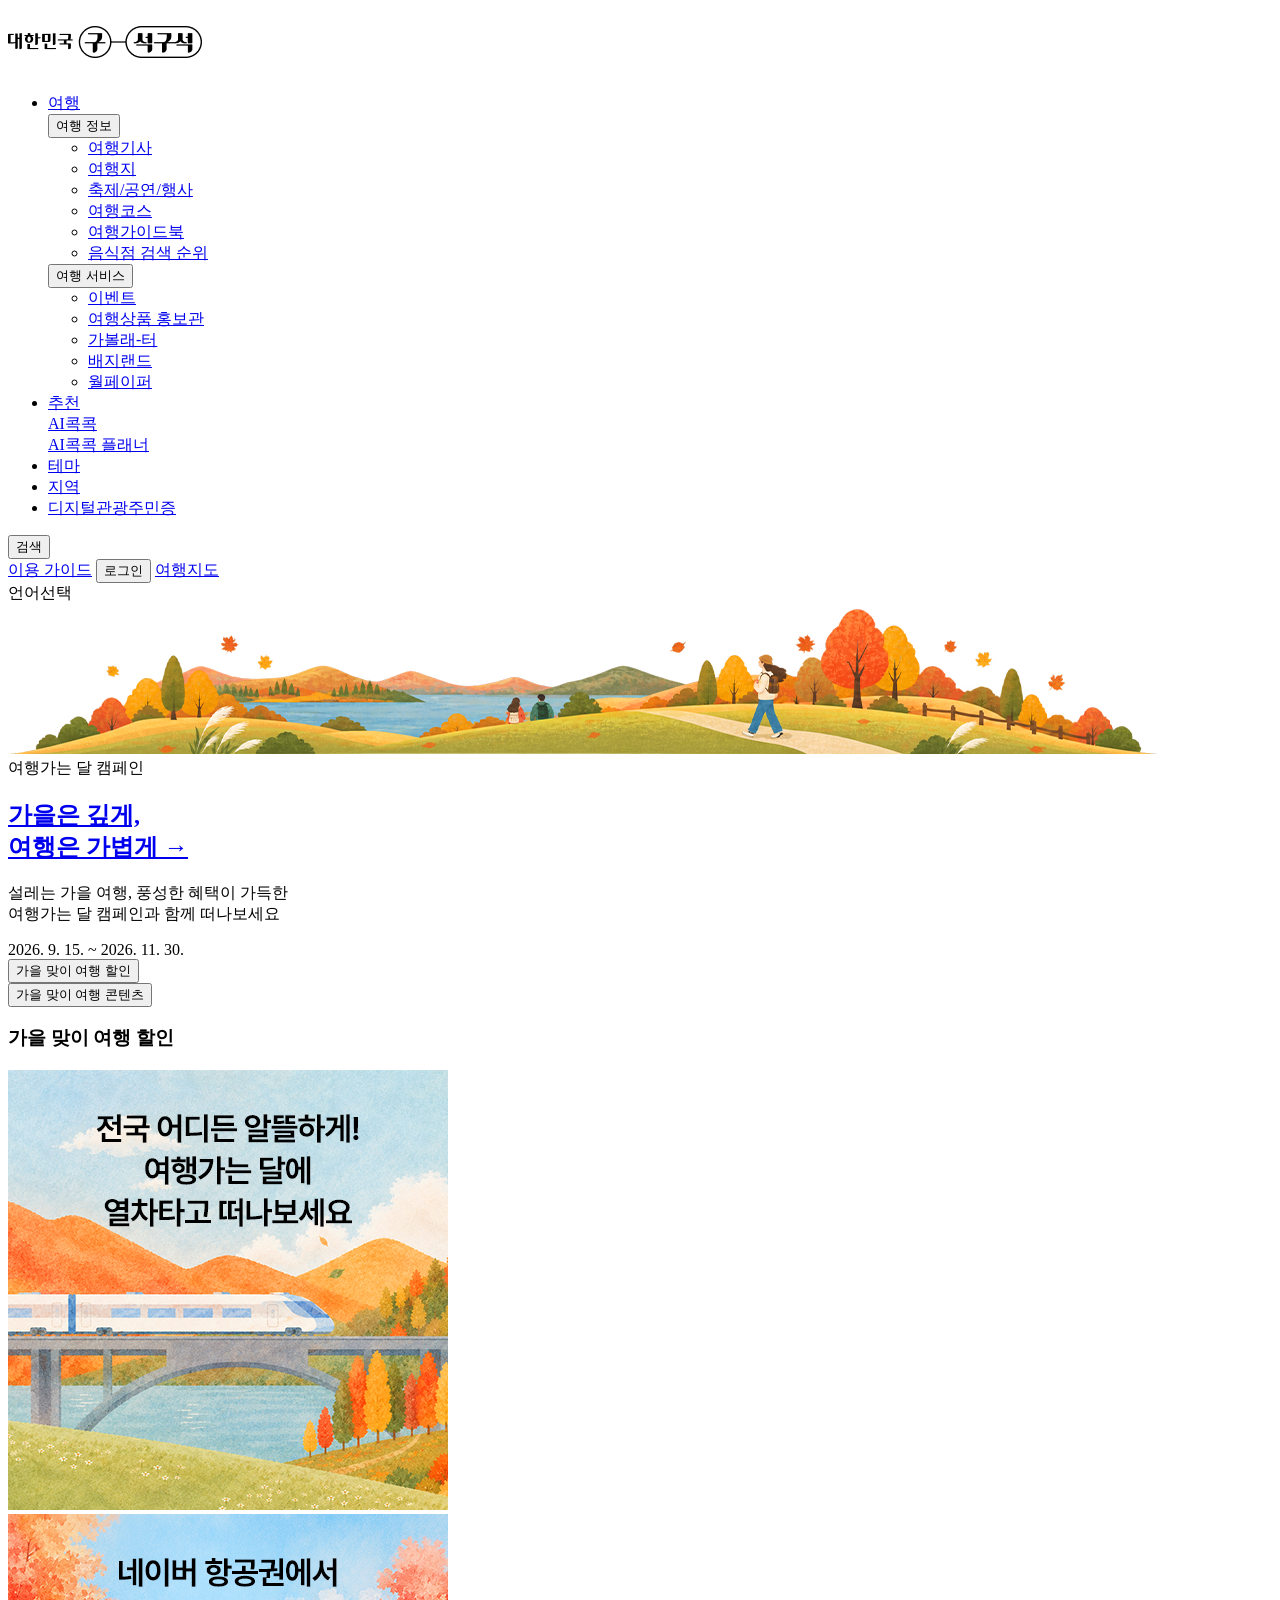
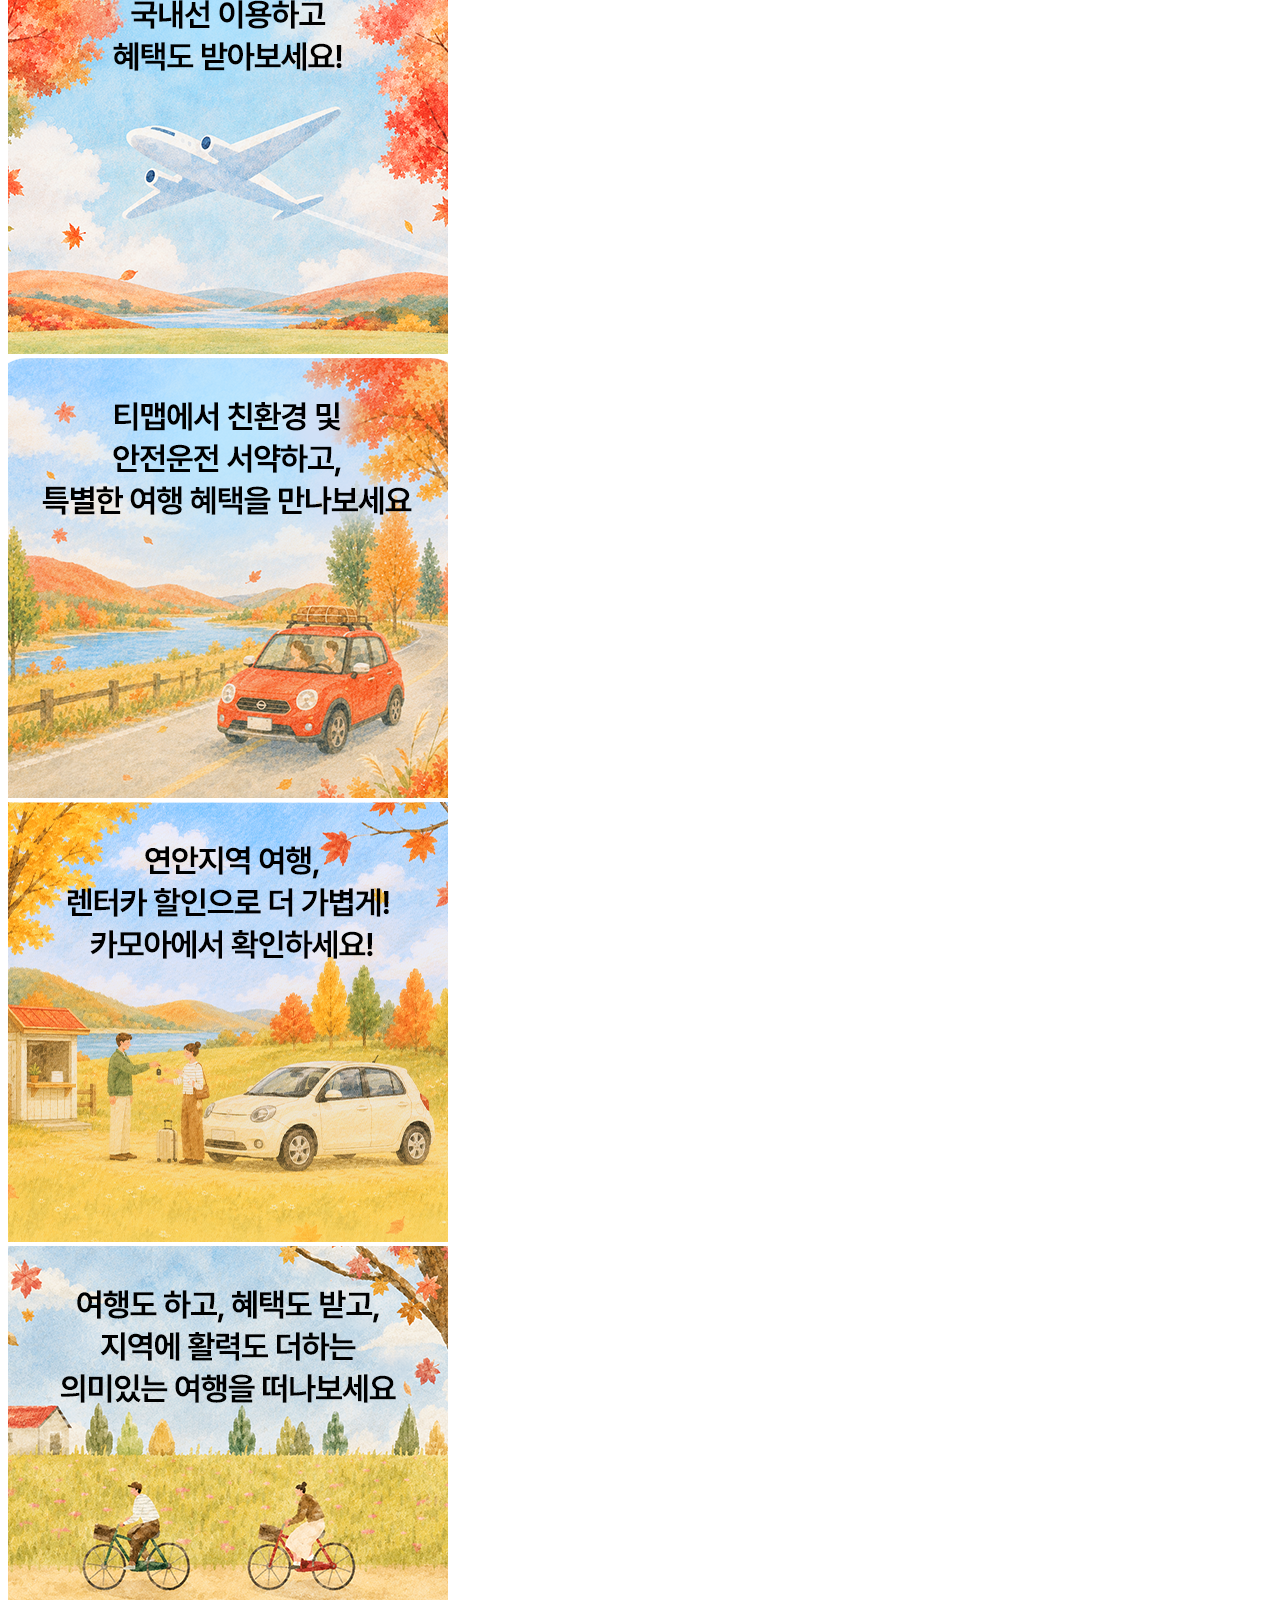
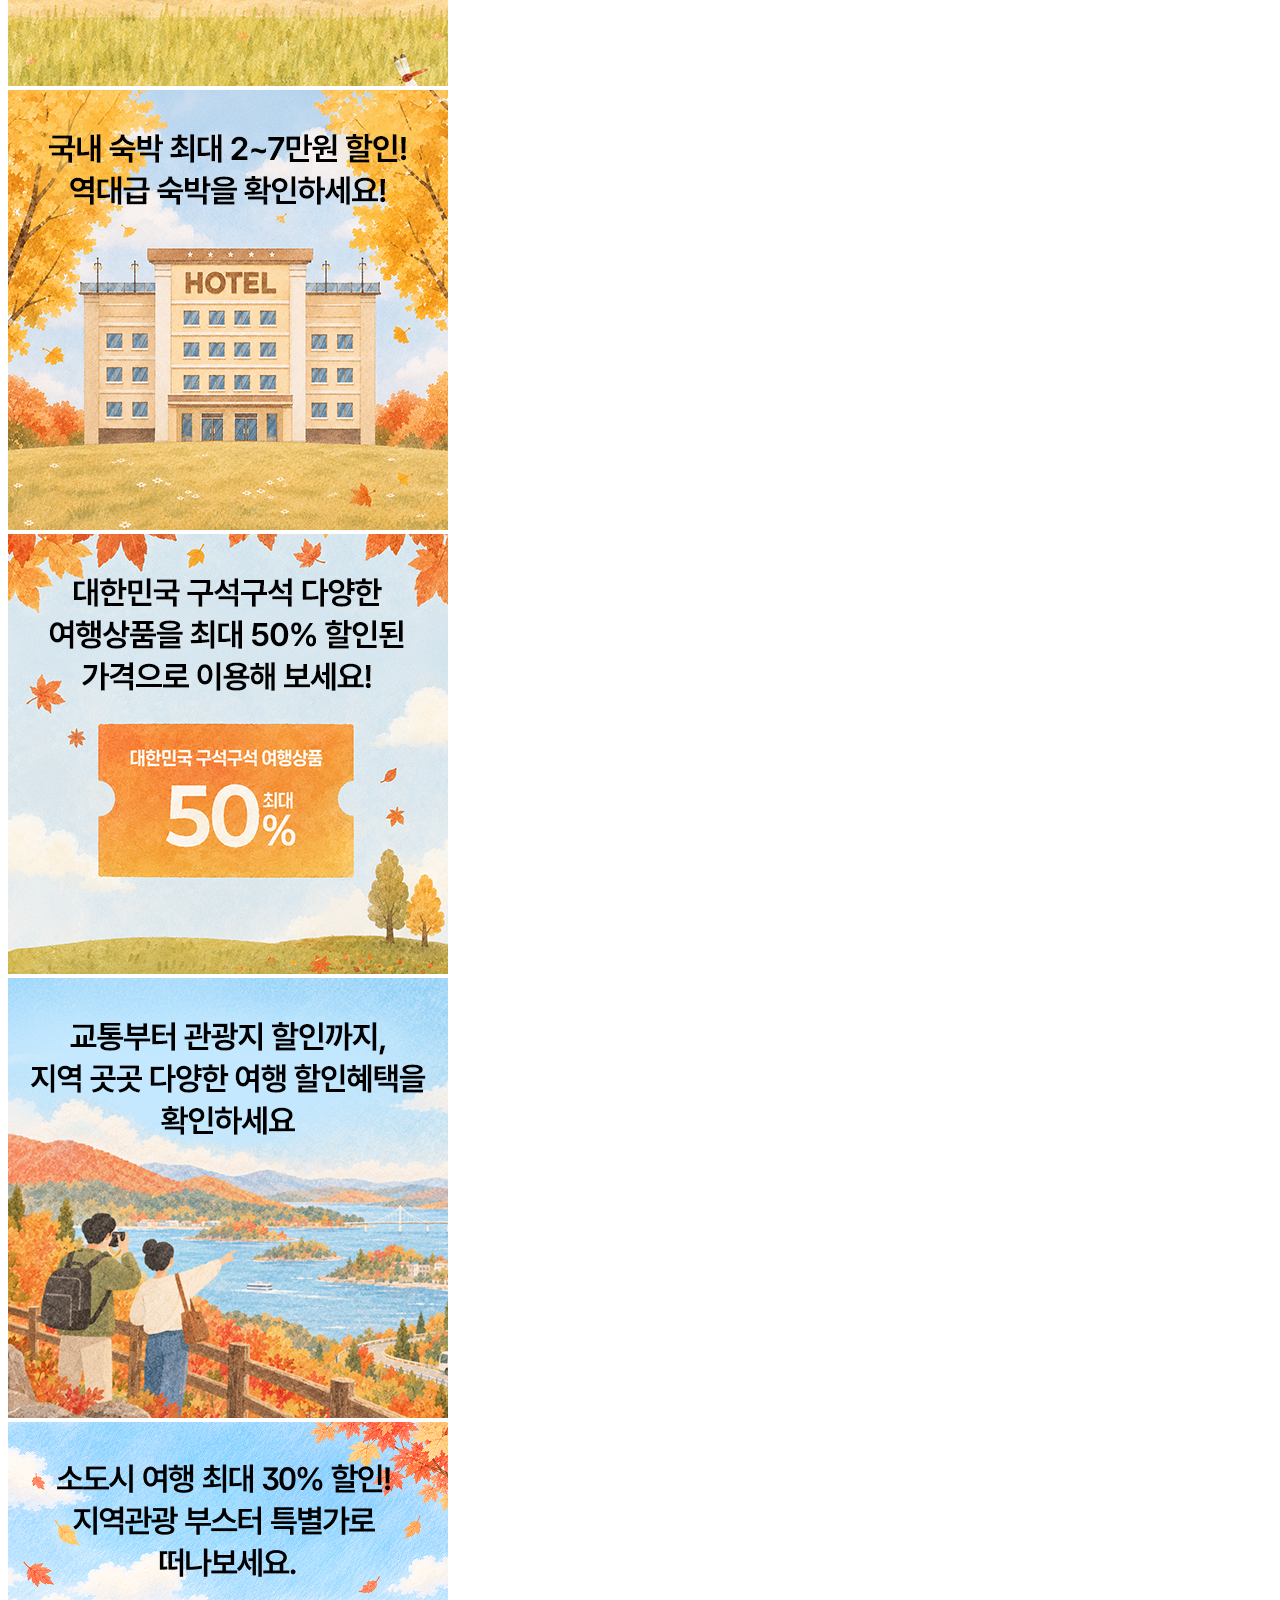
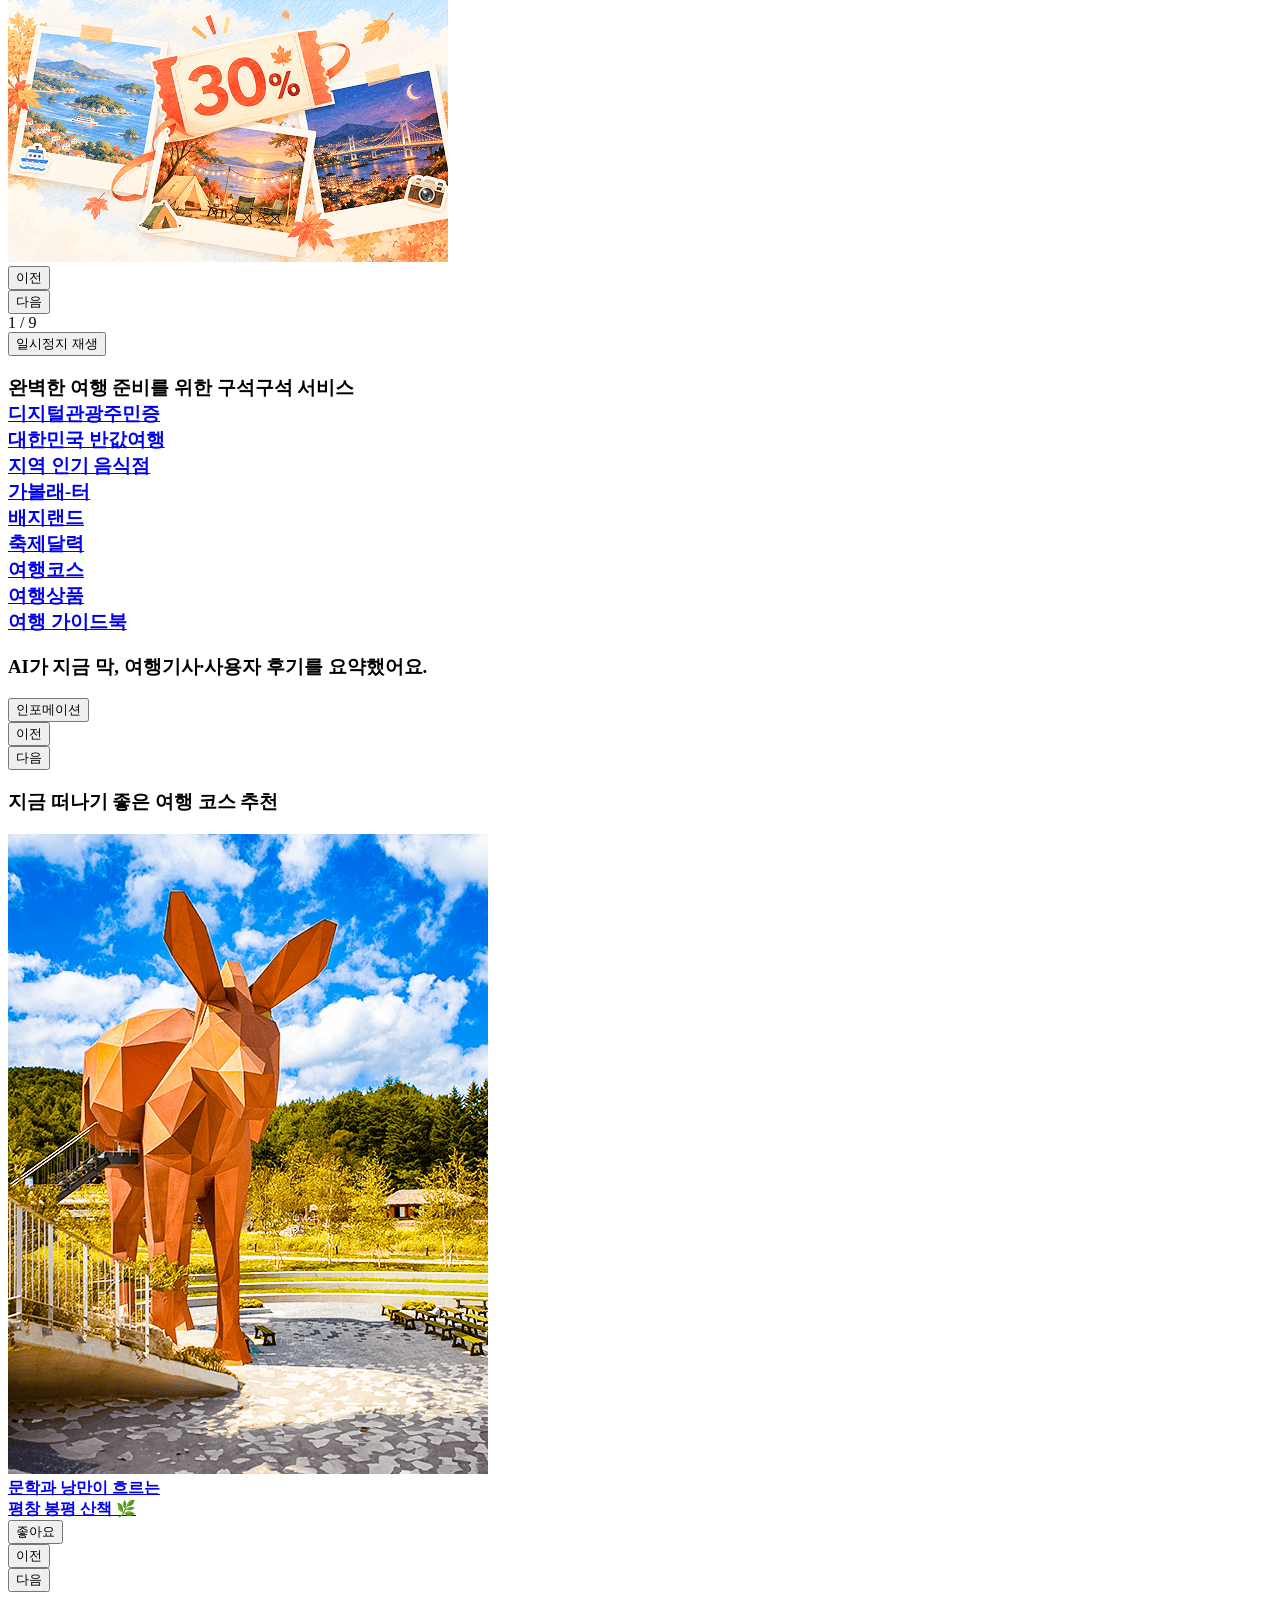
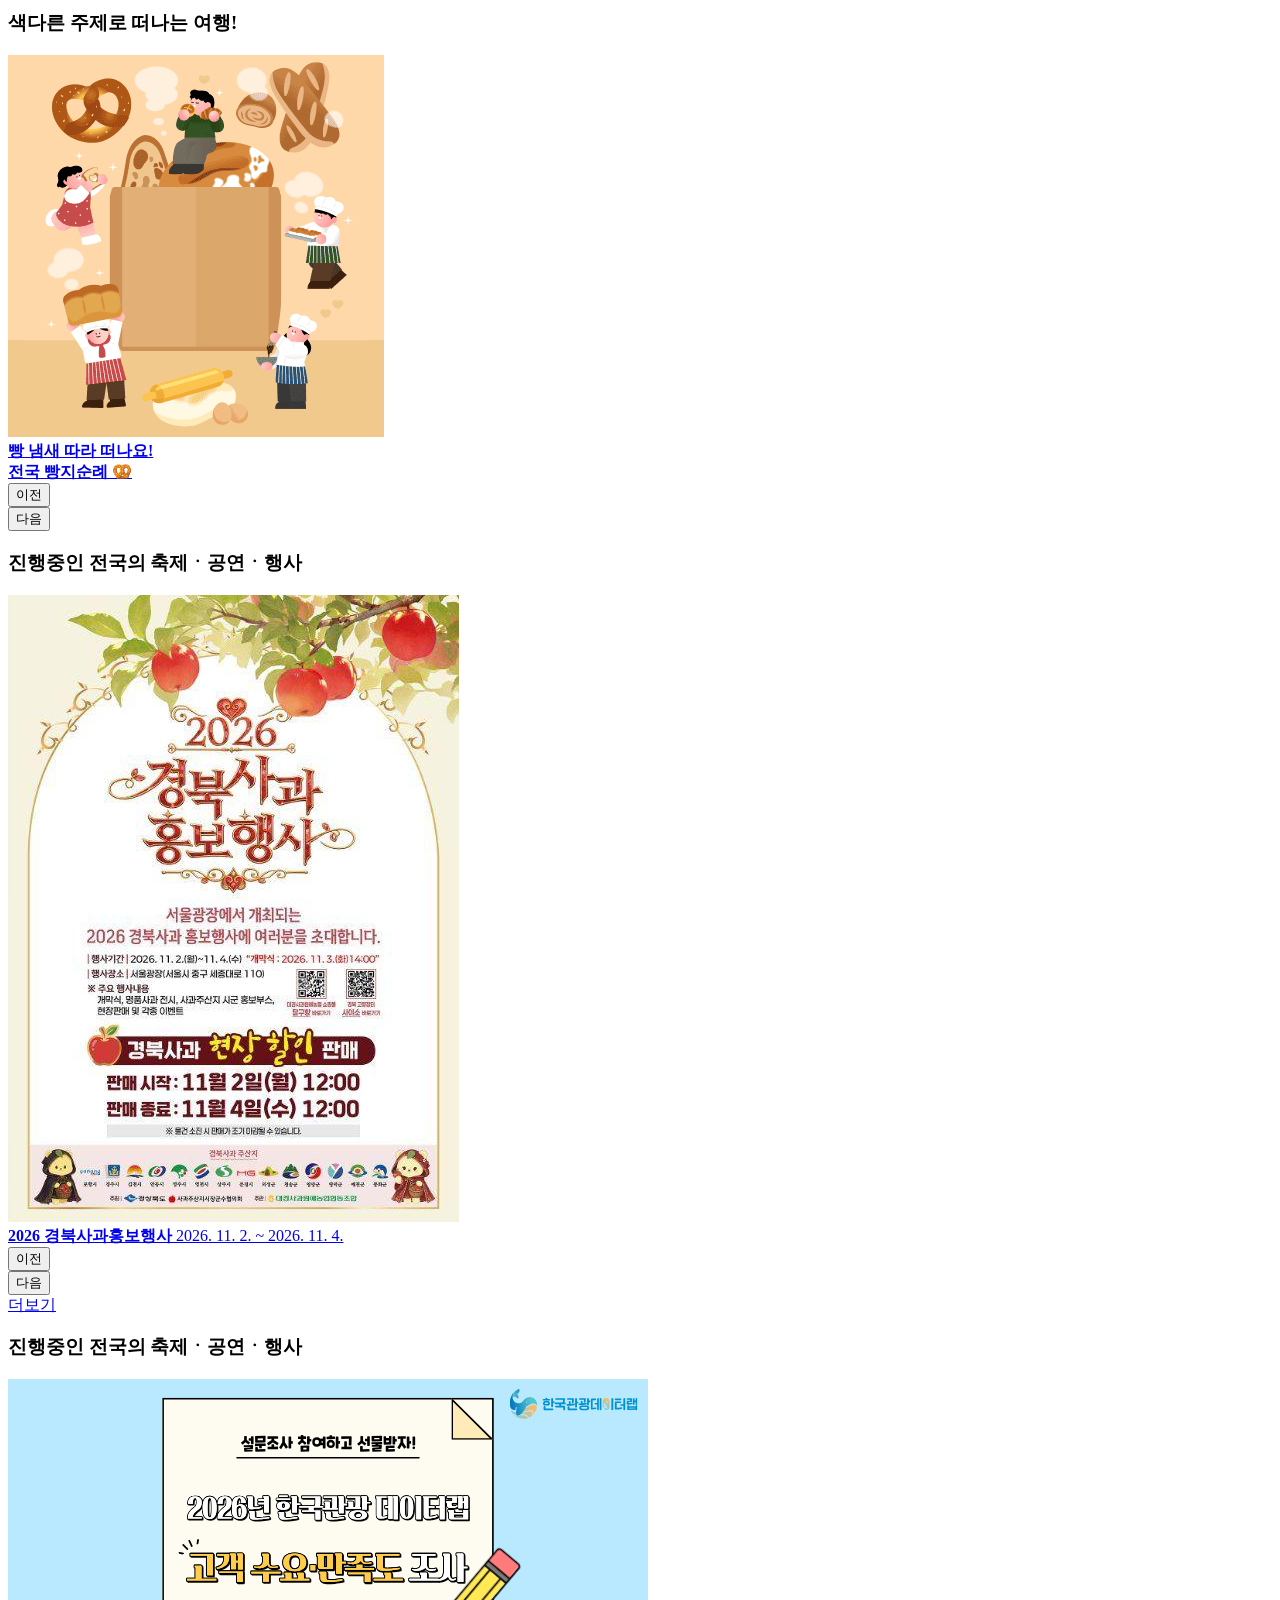
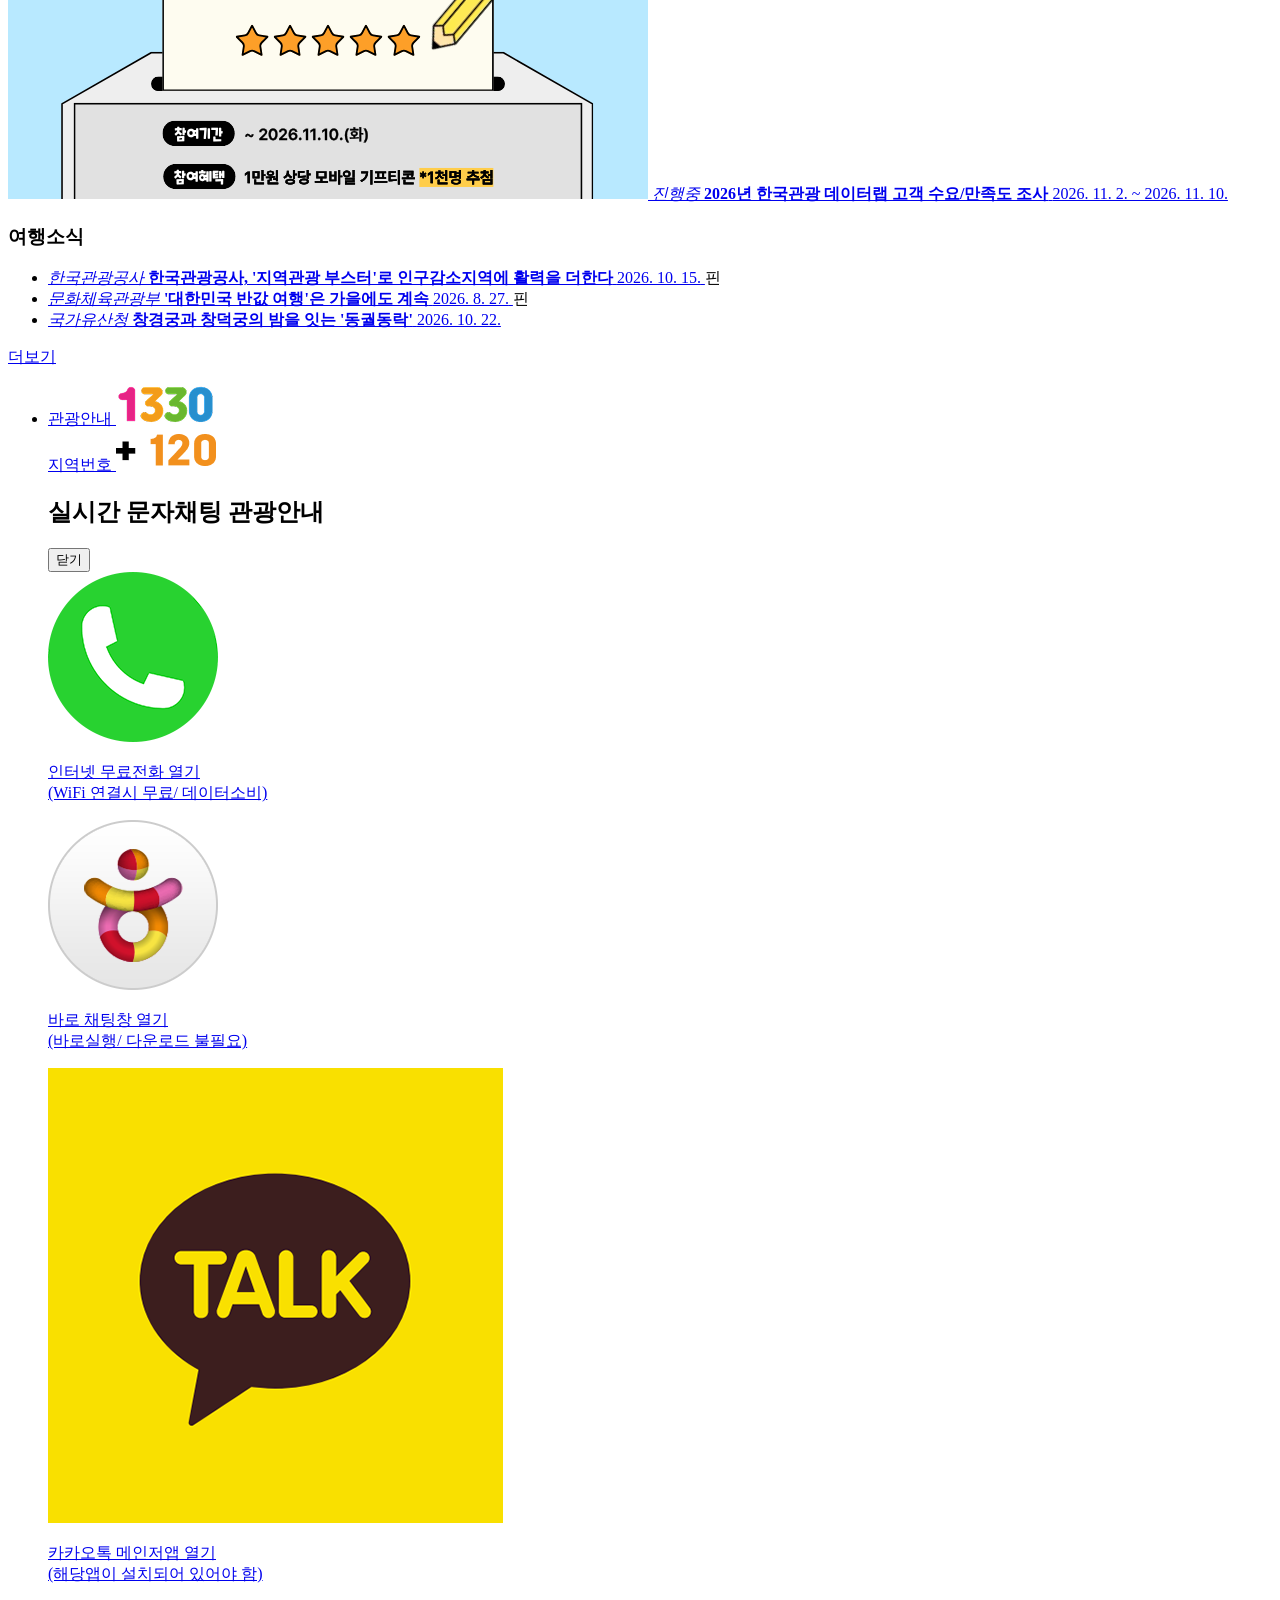
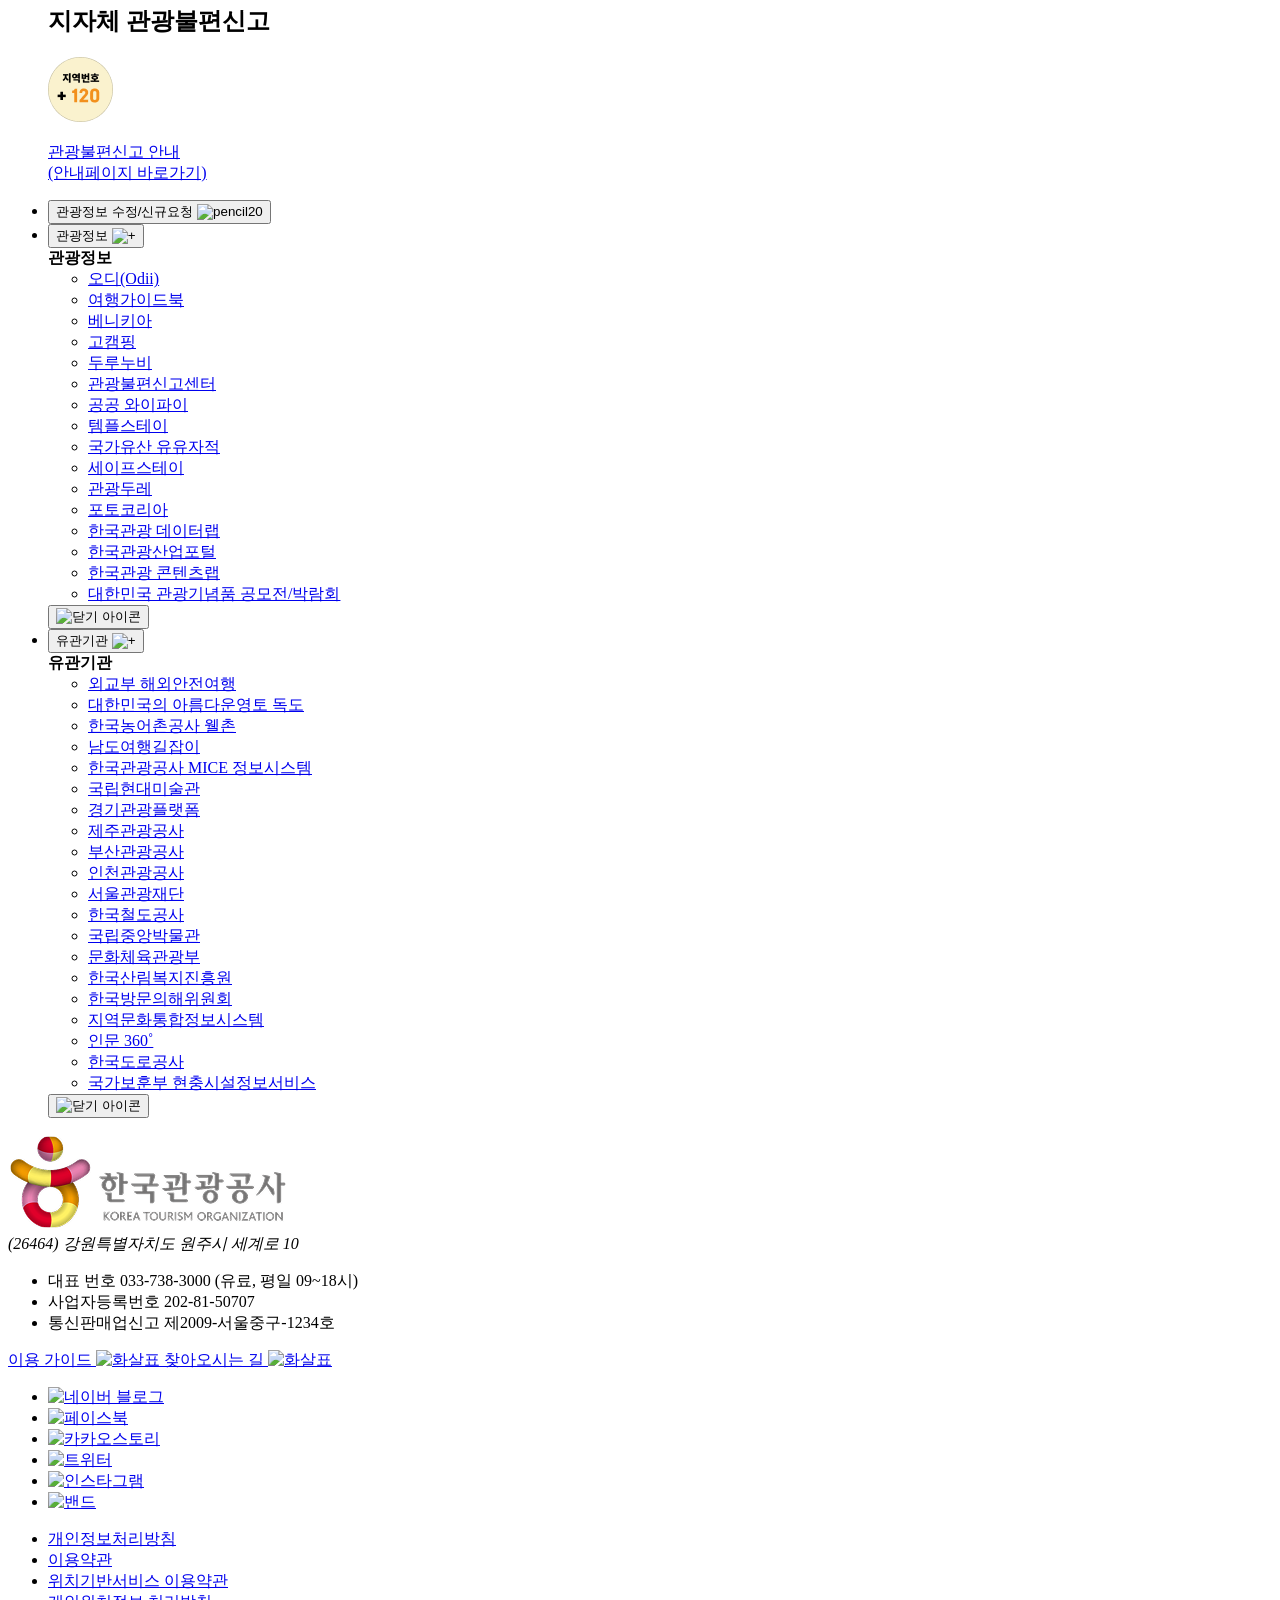
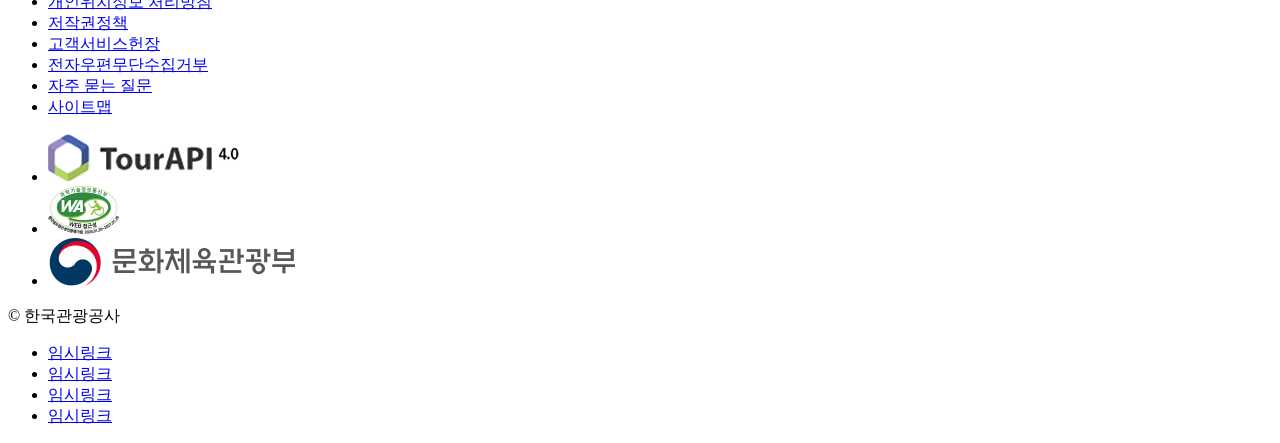
==== clone-exercise(1).html @ 8d41bf00 "css-basic 최초 업로드" ====
<!doctype html>
<html lang="ko">
  <head>
    <meta charset="UTF-8" />
    <meta name="viewport" content="width=device-width, initial-scale=1.0" />
    <title>대한민국 구석구석 클론코딩</title>

    <link
      rel="stylesheet"
      as="style"
      crossorigin
      href="https://cdn.jsdelivr.net/gh/orioncactus/pretendard@v1.3.9/dist/web/variable/pretendardvariable-gov-dynamic-subset.min.css"
    />
    <link rel="stylesheet" href="/css/clone-exercise.css" />
  </head>
  <body>
    <div class="wrap">
      <!-- header -->
      <header class="header">
        <!-- inner box -->
        <div class="inner">
          <h1 class="logo">
            <!-- logo -->
            <a
              href="https://korean.visitkorea.or.kr/main/main.do"
              target="_blank"
            >
              <img src="/assets/images/logo_big.png" alt="대한민국 구석구석" />
            </a>
          </h1>

          <!-- navigation -->
          <nav class="nav">
            <ul class="depth1-wrap">
              <li class="depth1-travel">
                <a href="#" class="depth1-btn">여행</a>
                <!-- depth-2 -->
                <div class="depth2-wrap" id="depth2-1">
                  <!-- inner -->
                  <div>
                    <!-- sub1 -->
                    <div>
                      <button>여행 정보</button>
                      <!-- depth-3 -->
                      <div>
                        <ul>
                          <li><a href="#">여행기사</a></li>
                          <li><a href="#">여행지</a></li>
                          <li><a href="#">축제/공연/행사</a></li>
                          <li><a href="#">여행코스</a></li>
                          <li><a href="#">여행가이드북</a></li>
                          <li><a href="#">음식점 검색 순위</a></li>
                        </ul>
                      </div>
                    </div>
                    <!-- sub2 -->
                    <div>
                      <button>여행 서비스</button>
                      <!-- depth-3 -->
                      <div>
                        <ul>
                          <li><a href="#">이벤트</a></li>
                          <li><a href="#">여행상품 홍보관</a></li>
                          <li><a href="#">가볼래-터</a></li>
                          <li><a href="#">배지랜드</a></li>
                          <li><a href="#">월페이퍼</a></li>
                        </ul>
                      </div>
                    </div>
                  </div>
                </div>
              </li>
              <li class="depth1-rec">
                <a href="#" class="depth1-btn">추천</a>
                <!-- depth2 -->
                <div class="depth2-wrap" id="depth2-2">
                  <!-- sub1 -->
                  <div>
                    <a href="#">AI콕콕</a>
                  </div>
                  <!-- sub2 -->
                  <div>
                    <a href="#">AI콕콕 플래너</a>
                  </div>
                </div>
              </li>
              <li class="depth1-theme">
                <a href="#">테마</a>
              </li>
              <li class="depth1-area">
                <a href="#">지역</a>
              </li>
              <li class="add-type">
                <a href="#">디지털관광주민증</a>
              </li>
            </ul>
          </nav>

          <!-- utils -->
          <div class="utils">
            <button>검색</button>
            <div>
              <a href="#">이용 가이드</a>
              <button>로그인</button>
              <a href="#">여행지도</a>
              <div>언어선택</div>
            </div>
          </div>
        </div>
      </header>

      <!-- main -->
      <main class="main">
        <!-- 히어로 영역 -->
        <section>
          <!-- 히어로 영역 하단 이미지 -->
          <div>
            <img src="/assets/images/hero-bg.png" alt="히어로 배경" />
          </div>
          <!-- 히어로 콘텐츠 -->
          <div>
            <!-- 섹션 타이틀 -->
            <div>
              <div>여행가는 달 캠페인</div>
              <h2>
                <a href="#">
                  가을은 깊게, <br />
                  여행은 가볍게
                  <span>→</span>
                </a>
              </h2>
              <p>
                설레는 가을 여행, 풍성한 혜택이 가득한<br />
                여행가는 달 캠페인과 함께 떠나보세요
              </p>
              <span>2026. 9. 15. ~ 2026. 11. 30.</span>
              <div>
                <button>
                  <span>가을 맞이 여행 할인</span>
                </button>
                <div>
                  <button>
                    <span>가을 맞이 여행 콘텐츠</span>
                  </button>
                </div>
              </div>
            </div>
            <!-- 이미지 슬라이드 -->
            <div>
              <!-- blind 가을 맞이 여행 콘텐츠 -->
              <h3>가을 맞이 여행 할인</h3>
              <div>
                <!-- swiper 슬라이드 -->
                <div>
                  <div>
                    <a href="#">
                      <img
                        src="/assets/images/hero_img_1_1.png"
                        alt="전국 어디든 알뜰하게! 여행가는 달에 열차타고 떠나보세요"
                      />
                    </a>
                  </div>
                  <div>
                    <a href="#">
                      <img
                        src="/assets/images/hero_img_1_2.png"
                        alt="네이버 항공권에서 국내선 이용하고 혜택도 받아보세요!"
                      />
                    </a>
                  </div>
                  <div>
                    <a href="#">
                      <img
                        src="/assets/images/hero_img_1_3.png"
                        alt="티맵에서 친환경 및 안전운전 서약하고, 특별한 여행 혜택을 만나보세요"
                      />
                    </a>
                  </div>
                  <div>
                    <a href="#">
                      <img
                        src="/assets/images/hero_img_1_4.png"
                        alt="연안지역 여행, 렌터카 할인으로 더 가볍게! 카모아에서 확인하세요!"
                      />
                    </a>
                  </div>
                  <div>
                    <a href="#">
                      <img
                        src="/assets/images/hero_img_1_5.png"
                        alt="여행도 하고, 혜택도 받고, 지역에 활력도 더하는 의미있는 여행을 떠나보세요"
                      />
                    </a>
                  </div>
                  <div>
                    <a href="#">
                      <img
                        src="/assets/images/hero_img_1_6.png"
                        alt="국내 숙박 최대 2~7만원 할인! 역대급 숙박을 확인하세요!"
                      />
                    </a>
                  </div>
                  <div>
                    <a href="#">
                      <img
                        src="/assets/images/hero_img_1_7.png"
                        alt="대한민국 구석구석 다양한 여행상품을 최대 50% 할인된 가격으로 이용해 보세요!"
                      />
                    </a>
                  </div>
                  <div>
                    <a href="#">
                      <img
                        src="/assets/images/hero_img_1_8.png"
                        alt="교통부터 관광지 할인까지, 지역 곳곳 다양한 여행 할인혜택을 확인하세요"
                      />
                    </a>
                  </div>
                  <div>
                    <a href="#">
                      <img
                        src="/assets/images/hero_img_1_9.png"
                        alt="소도시 여행 최대 30% 할인! 지역관광 부스터 특별가로 떠나보세요."
                      />
                    </a>
                  </div>
                </div>
                <!-- pagination -->
                <div>
                  <!-- 이전 버튼 -->
                  <div>
                    <button>이전</button>
                  </div>
                  <!-- 다음 버튼 -->
                  <div>
                    <button>다음</button>
                  </div>
                  <!-- 페이지 -->
                  <div>1 / 9</div>
                  <button>
                    <span>일시정지</span>
                    <span>재생</span>
                  </button>
                </div>
              </div>
            </div>
          </div>
        </section>

        <!-- 빠른 메뉴 영역 -->
        <section>
          <h3>
            완벽한 여행 준비를 위한
            <strong>구석구석 서비스</strong>
            <!-- 빠른 메뉴 목록,모바일에서는 가로 슬라이드 -->
            <div>
              <div>
                <div>
                  <a href="#">디지털관광주민증</a>
                </div>
                <div>
                  <a href="#">대한민국 반값여행</a>
                </div>
                <div>
                  <a href="#">지역 인기 음식점</a>
                </div>
                <div>
                  <a href="#">가볼래-터</a>
                </div>
                <div>
                  <a href="#">배지랜드</a>
                </div>
                <div>
                  <a href="#">축제달력</a>
                </div>
                <div>
                  <a href="#">여행코스</a>
                </div>
                <div>
                  <a href="#">여행상품</a>
                </div>
                <div>
                  <a href="#">여행 가이드북</a>
                </div>
              </div>
            </div>
          </h3>
        </section>
        <!-- AI 기사 및 사용후기 영역 -->
        <section>
          <!-- 섹션 타이틀 -->
          <div>
            <h3>
              AI가 지금 막,
              <strong>여행기사·사용자 후기를 요약했어요.</strong>
            </h3>
            <button>인포메이션</button>
          </div>
          <!-- 스와이퍼 슬라이드 -->
          <div>
            <!-- 이미지 슬라이드 -->
            <div>
              <!-- AI기사요약/후기 15개 있음 -->
            </div>
            <!-- 이전 다음 버튼 -->
            <div>
              <div>
                <button>이전</button>
              </div>
              <div>
                <button>다음</button>
              </div>
            </div>
            <!-- 페이지 -->
            <div>
              <!-- 인디케이터 형태의 페이지네이션 -->
            </div>
          </div>
        </section>

        <!-- 홍보 배너 영역 1 -->
        <section>
          <!-- 스와이퍼 슬라이드 -->
          <div></div>
        </section>

        <!-- 여행 코스 추천 영역 -->
        <section>
          <h3>
            <strong>지금 떠나기 좋은 여행 코스 추천</strong>
          </h3>
          <div>
            <!-- 스와이퍼 슬라이드 -->
            <div>
              <!-- 이미지 슬라이드 -->
              <div>
                <!-- 대표 카드 하나 -->
                <div>
                  <a href="#">
                    <span>
                      <img
                        src="/assets/images/healing_travel_1.png"
                        alt="여행코스 추천 카드 이미지-1"
                      />
                    </span>
                    <div>
                      <strong>
                        문학과 낭만이 흐르는<br />
                        평창 봉평 산책 🌿
                      </strong>
                    </div>
                  </a>
                  <button>좋아요</button>
                </div>
              </div>
              <!-- 페이지네이션 -->
              <div>
                <div>
                  <button>이전</button>
                </div>
                <div>
                  <button>다음</button>
                </div>
                <div>
                  <!-- 인디케이터 형태의 페이지네이션 -->
                </div>
              </div>
            </div>
          </div>
        </section>

        <!-- 색다른 주제 영역 -->
        <section>
          <!-- 배경과 섹션타이틀 -->
          <div>
            <h3>색다른 주제로 떠나는 여행!</h3>
          </div>
          <!-- swiper slide -->
          <div>
            <!-- image slide -->
            <div>
              <!-- 대표 카드 하나 -->
              <div>
                <a href="#">
                  <span>
                    <img
                      src="/assets/images/trend_travel_1.png"
                      alt="색다른 여행 1"
                    />
                  </span>
                  <div>
                    <strong>
                      빵 냄새 따라 떠나요! <br />
                      전국 빵지순례 🥨
                    </strong>
                  </div>
                </a>
              </div>
            </div>
            <!-- pagination -->
            <div>
              <div>
                <button>이전</button>
              </div>
              <div>
                <button>다음</button>
              </div>
              <div>
                <!-- fraction -->
                <div></div>
                <!-- progress bar -->
                <div></div>
              </div>
            </div>
          </div>
        </section>

        <!-- 진행중인 전국 축제·공연·행사 영역 -->
        <section>
          <h3>진행중인 <strong>전국의 축제ㆍ공연ㆍ행사</strong></h3>
          <!-- swiper slide -->
          <div>
            <!-- image slide -->
            <div>
              <!-- 대표 카드 하나 -->
              <div>
                <a href="#">
                  <span>
                    <img
                      src="/assets/images/ongoing_event_1.jpg"
                      alt="2026 경북사과홍보행사"
                    /><br />
                  </span>
                  <strong>2026 경북사과홍보행사</strong>
                  <span>2026. 11. 2. ~ 2026. 11. 4.</span>
                </a>
              </div>
            </div>
            <!-- pagination -->
            <div>
              <div>
                <button>이전</button>
              </div>
              <div>
                <button>다음</button>
              </div>
              <div>
                <!-- fraction -->
                <div></div>
                <!-- progress bar -->
                <div></div>
              </div>
            </div>
          </div>
          <!-- more -->
          <a href="#">더보기</a>
        </section>

        <!-- 메인 이벤트 영역 -->
        <section>
          <h3>진행중인 <strong>전국의 축제ㆍ공연ㆍ행사</strong></h3>
          <!-- swiper slide -->
          <div>
            <!-- image slide -->
            <div>
              <!-- 대표 카드 하나 -->
              <div>
                <a href="#">
                  <span>
                    <img
                      src="/assets/images/main_event_1.png"
                      alt="2026년 한국관광 데이터랩 고객만족/수요 조사"
                    />
                    <em>진행중</em>
                  </span>
                  <strong
                    >2026년 한국관광 데이터랩 고객 수요/만족도 조사</strong
                  >
                  <span>2026. 11. 2. ~ 2026. 11. 10.</span>
                </a>
              </div>
            </div>
          </div>
        </section>

        <!-- 홍보 배너 영역 1 -->
        <section>
          <!-- 스와이퍼 슬라이드 -->
          <div></div>
        </section>

        <!-- 여행소식 영역 -->
        <section>
          <h3>여행소식</h3>
          <ul>
            <li>
              <a href="#">
                <em>한국관광공사</em>
                <strong
                  >한국관광공사, '지역관광 부스터'로 인구감소지역에 활력을
                  더한다</strong
                >
                <span>2026. 10. 15.</span>
              </a>
              <span>핀</span>
            </li>
            <li>
              <a href="#">
                <em>문화체육관광부</em>
                <strong>'대한민국 반값 여행'은 가을에도 계속</strong>
                <span>2026. 8. 27.</span>
              </a>
              <span>핀</span>
            </li>
            <li>
              <a href="#">
                <em>국가유산청</em>
                <strong>창경궁과 창덕궁의 밤을 잇는 '동궐동락'</strong>
                <span>2026. 10. 22.</span>
              </a>
            </li>
          </ul>
          <a href="#">더보기</a>
        </section>
      </main>

      <!-- footer -->
      <div>
        <footer class="footer">
          <!-- footer top -->
          <div>
            <ul>
              <li>
                <a href="#">
                  <div>
                    관광안내
                    <img src="/assets/images/foot_logo_1.png" alt="1330" />
                  </div>
                  <div>
                    지역번호
                    <img src="/assets/images/foot_logo_2.png" alt="+120" />
                  </div>
                </a>
                <!-- talk menu -->
                <div>
                  <h2>실시간 문자채팅 관광안내</h2>
                  <button>닫기</button>
                  <div>
                    <a href="#">
                      <!-- image -->
                      <div>
                        <img
                          src="/assets/images/phone.png"
                          alt="1330 인터넷 전화를 클릭하세요."
                        />
                      </div>
                      <p>
                        인터넷 무료전화 열기<br />
                        <span>(WiFi 연결시 무료/ 데이터소비)</span>
                      </p>
                    </a>
                  </div>
                  <div>
                    <a href="#">
                      <!-- image -->
                      <div>
                        <img
                          src="/assets/images/ttalk.png"
                          alt="관광공사 웹쳇으로 상담하시려면 버튼을 클릭하세요."
                        />
                      </div>
                      <p>
                        바로 채팅창 열기<br />
                        <span>(바로실행/ 다운로드 불필요)</span>
                      </p>
                    </a>
                  </div>
                  <div>
                    <a href="#">
                      <!-- image -->
                      <div>
                        <img
                          src="/assets/images/kakao.png"
                          alt="카카오톡으로 상담하시려면 버튼을 클릭하세요."
                        />
                      </div>
                      <p>
                        카카오톡 메인저앱 열기<br />
                        <span>(해당앱이 설치되어 있어야 함)</span>
                      </p>
                    </a>
                  </div>

                  <h2>지자체 관광불편신고</h2>
                  <div>
                    <a href="#">
                      <!-- image -->
                      <div>
                        <img
                          src="/assets/images/img_report_120.png"
                          alt="지역번호 +120"
                        />
                      </div>
                      <p>
                        관광불편신고 안내<br />
                        <span>(안내페이지 바로가기)</span>
                      </p>
                    </a>
                  </div>
                </div>
              </li>
              <li>
                <button>
                  관광정보 수정/신규요청
                  <span>
                    <img src="/html-basic/svg/pencil20.svg" alt="pencil20" />
                  </span>
                </button>
              </li>
              <li>
                <button>
                  관광정보
                  <span>
                    <img src="/html-basic/svg/edit.svg" alt="+" />
                  </span>
                </button>
                <div>
                  <div>
                    <strong>관광정보</strong>
                    <ul>
                      <li>
                        <a href="#">오디(Odii)</a>
                      </li>
                      <li>
                        <a href="#">여행가이드북</a>
                      </li>
                      <li>
                        <a href="#">베니키아</a>
                      </li>
                      <li>
                        <a href="#">고캠핑</a>
                      </li>
                      <li>
                        <a href="#">두루누비</a>
                      </li>
                      <li>
                        <a href="#">관광불편신고센터</a>
                      </li>
                      <li>
                        <a href="#">공공 와이파이</a>
                      </li>
                      <li>
                        <a href="#">템플스테이</a>
                      </li>
                      <li>
                        <a href="#">국가유산 유유자적</a>
                      </li>
                      <li>
                        <a href="#">세이프스테이</a>
                      </li>
                      <li>
                        <a href="#">관광두레</a>
                      </li>
                      <li>
                        <a href="#">포토코리아</a>
                      </li>
                      <li>
                        <a href="#">한국관광 데이터랩</a>
                      </li>
                      <li>
                        <a href="#">한국관광산업포털</a>
                      </li>
                      <li>
                        <a href="#">한국관광 콘텐츠랩</a>
                      </li>
                      <li>
                        <a href="#">대한민국 관광기념품 공모전/박람회</a>
                      </li>
                    </ul>
                    <button>
                      <img src="/html-basic/svg/close.svg" alt="닫기 아이콘" />
                    </button>
                  </div>
                </div>
              </li>
              <li>
                <button>
                  유관기관
                  <span>
                    <img src="/html-basic/svg/edit.svg" alt="+" />
                  </span>
                </button>
              </li>
              <div>
                <div>
                  <strong>유관기관</strong>
                  <ul>
                    <li>
                      <a href="#">외교부 해외안전여행</a>
                    </li>
                    <li>
                      <a href="#">대한민국의 아름다운영토 독도</a>
                    </li>
                    <li>
                      <a href="#">한국농어촌공사 웰촌</a>
                    </li>
                    <li>
                      <a href="#">남도여행길잡이</a>
                    </li>
                    <li>
                      <a href="#">한국관광공사 MICE 정보시스템</a>
                    </li>
                    <li>
                      <a href="#">국립현대미술관</a>
                    </li>
                    <li>
                      <a href="#">경기관광플랫폼</a>
                    </li>
                    <li>
                      <a href="#">제주관광공사</a>
                    </li>
                    <li>
                      <a href="#">부산관광공사</a>
                    </li>
                    <li>
                      <a href="#">인천관광공사</a>
                    </li>
                    <li>
                      <a href="#">서울관광재단</a>
                    </li>
                    <li>
                      <a href="#">한국철도공사</a>
                    </li>
                    <li>
                      <a href="#">국립중앙박물관</a>
                    </li>
                    <li>
                      <a href="#">문화체육관광부</a>
                    </li>
                    <li>
                      <a href="#">한국산림복지진흥원</a>
                    </li>
                    <li>
                      <a href="#">한국방문의해위원회</a>
                    </li>
                    <li>
                      <a href="#">지역문화통합정보시스템</a>
                    </li>
                    <li>
                      <a href="#">인문 360˚</a>
                    </li>
                    <li>
                      <a href="#">한국도로공사</a>
                    </li>
                    <li>
                      <a href="#">국가보훈부 현충시설정보서비스</a>
                    </li>
                  </ul>
                  <button>
                    <img src="/html-basic/svg/close.svg" alt="닫기 아이콘" />
                  </button>
                </div>
              </div>
            </ul>
          </div>
          <!-- footer bottom -->
          <div>
            <div class="inner">
              <div class="site-info">
                <!-- foot header -->
                <div>
                  <a href="#">
                    <img
                      src="/assets/images/foot_logo_korea_tourism.png"
                      alt="한국관광공사"
                    />
                  </a>
                </div>
                <!-- foot main -->
                <div>
                  <!-- 주소, 사업자 정보 -->
                  <div>
                    <address>(26464) 강원특별자치도 원주시 세계로 10</address>
                    <ul>
                      <li>
                        <span>대표 번호</span>
                        033-738-3000 (유료, 평일 09~18시)
                      </li>
                      <li>
                        <span>사업자등록번호</span>
                        202-81-50707
                      </li>
                      <li>
                        <span>통신판매업신고</span>
                        제2009-서울중구-1234호
                      </li>
                    </ul>
                  </div>
                  <!-- 링크 모음 -->
                  <div>
                    <a href="#">
                      이용 가이드
                      <span>
                        <img src="/html-basic/svg/rightside.svg" alt="화살표" />
                      </span>
                    </a>

                    <a href="#">
                      찾아오시는 길
                      <span>
                        <img src="/html-basic/svg/rightside.svg" alt="화살표" />
                      </span>
                    </a>
                    <ul>
                      <li>
                        <a href="#"
                          ><img
                            src="/html-basic/svg/blog.svg"
                            alt="네이버 블로그"
                        /></a>
                      </li>
                      <li>
                        <a href="#"
                          ><img
                            src="/html-basic/svg/facebook.svg"
                            alt="페이스북"
                        /></a>
                      </li>
                      <li>
                        <a href="#"
                          ><img
                            src="/html-basic/svg/kakaostory.svg"
                            alt="카카오스토리"
                        /></a>
                      </li>
                      <li>
                        <a href="#"
                          ><img src="/html-basic/svg/X.svg" alt="트위터"
                        /></a>
                      </li>
                      <li>
                        <a href="#"
                          ><img
                            src="/html-basic/svg/instagram.svg"
                            alt="인스타그램"
                        /></a>
                      </li>
                      <li>
                        <a href="#"
                          ><img src="/html-basic/svg/band.svg" alt="밴드"
                        /></a>
                      </li>
                    </ul>
                  </div>
                </div>
                <!-- foot footer -->
                <div>
                  <nav>
                    <!-- footer navigation list -->
                    <ul>
                      <li><a href="#">개인정보처리방침</a></li>
                      <li><a href="#">이용약관</a></li>
                      <li><a href="#">위치기반서비스 이용약관</a></li>
                      <li><a href="#">개인위치정보 처리방침</a></li>
                      <li><a href="#">저작권정책</a></li>
                      <li><a href="#">고객서비스헌장</a></li>
                      <li><a href="#">전자우편무단수집거부</a></li>
                      <li><a href="#">자주 묻는 질문</a></li>
                      <li><a href="#">사이트맵</a></li>
                    </ul>
                    <!-- logo list -->
                    <ul>
                      <li>
                        <a href="#">
                          <img
                            src="/assets/images/foot_logo_tourapi.png"
                            alt="TourAPI 4.0"
                          />
                        </a>
                      </li>
                      <li>
                        <a href="#">
                          <img
                            src="/assets/images/foot_logo_waweb.png"
                            alt="(사)한국장애인단체총연합회 한국웹접근성인증평가원 웹 접근성 우수사이트 인증마크(WA인증마크)"
                          />
                        </a>
                      </li>
                      <li>
                        <a href="#">
                          <img
                            src="/assets/images/foot_logo_ministry_culture.png"
                            alt="문화체육관광부"
                          />
                        </a>
                      </li>
                    </ul>
                  </nav>
                  <p>&copy; 한국관광공사</p>
                </div>
              </div>
            </div>
          </div>
          <!-- go top button -->
          <div></div>
        </footer>
      </div>
    </div>
  </body>
</html>

<ul>
  <li><a href="#">임시링크</a></li>
  <li><a href="#">임시링크</a></li>
  <li><a href="#">임시링크</a></li>
  <li><a href="#">임시링크</a></li>
</ul>
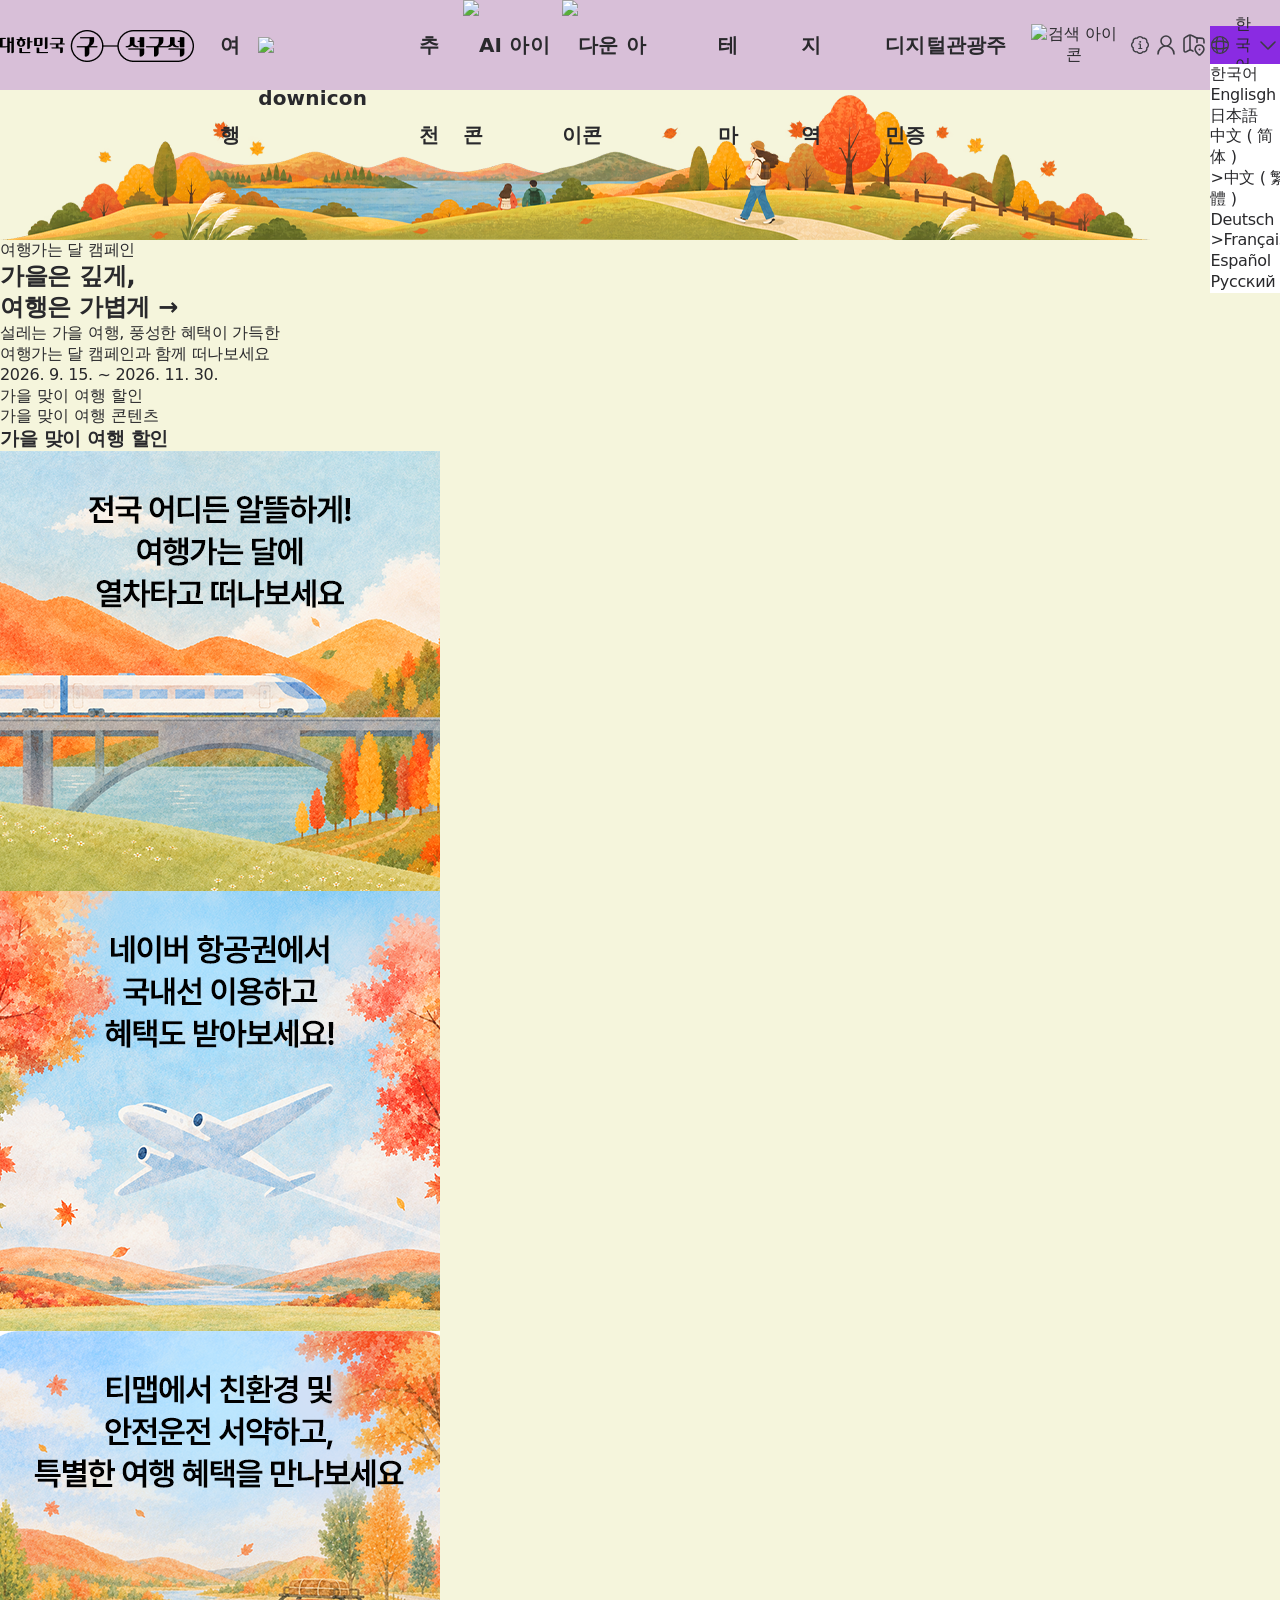
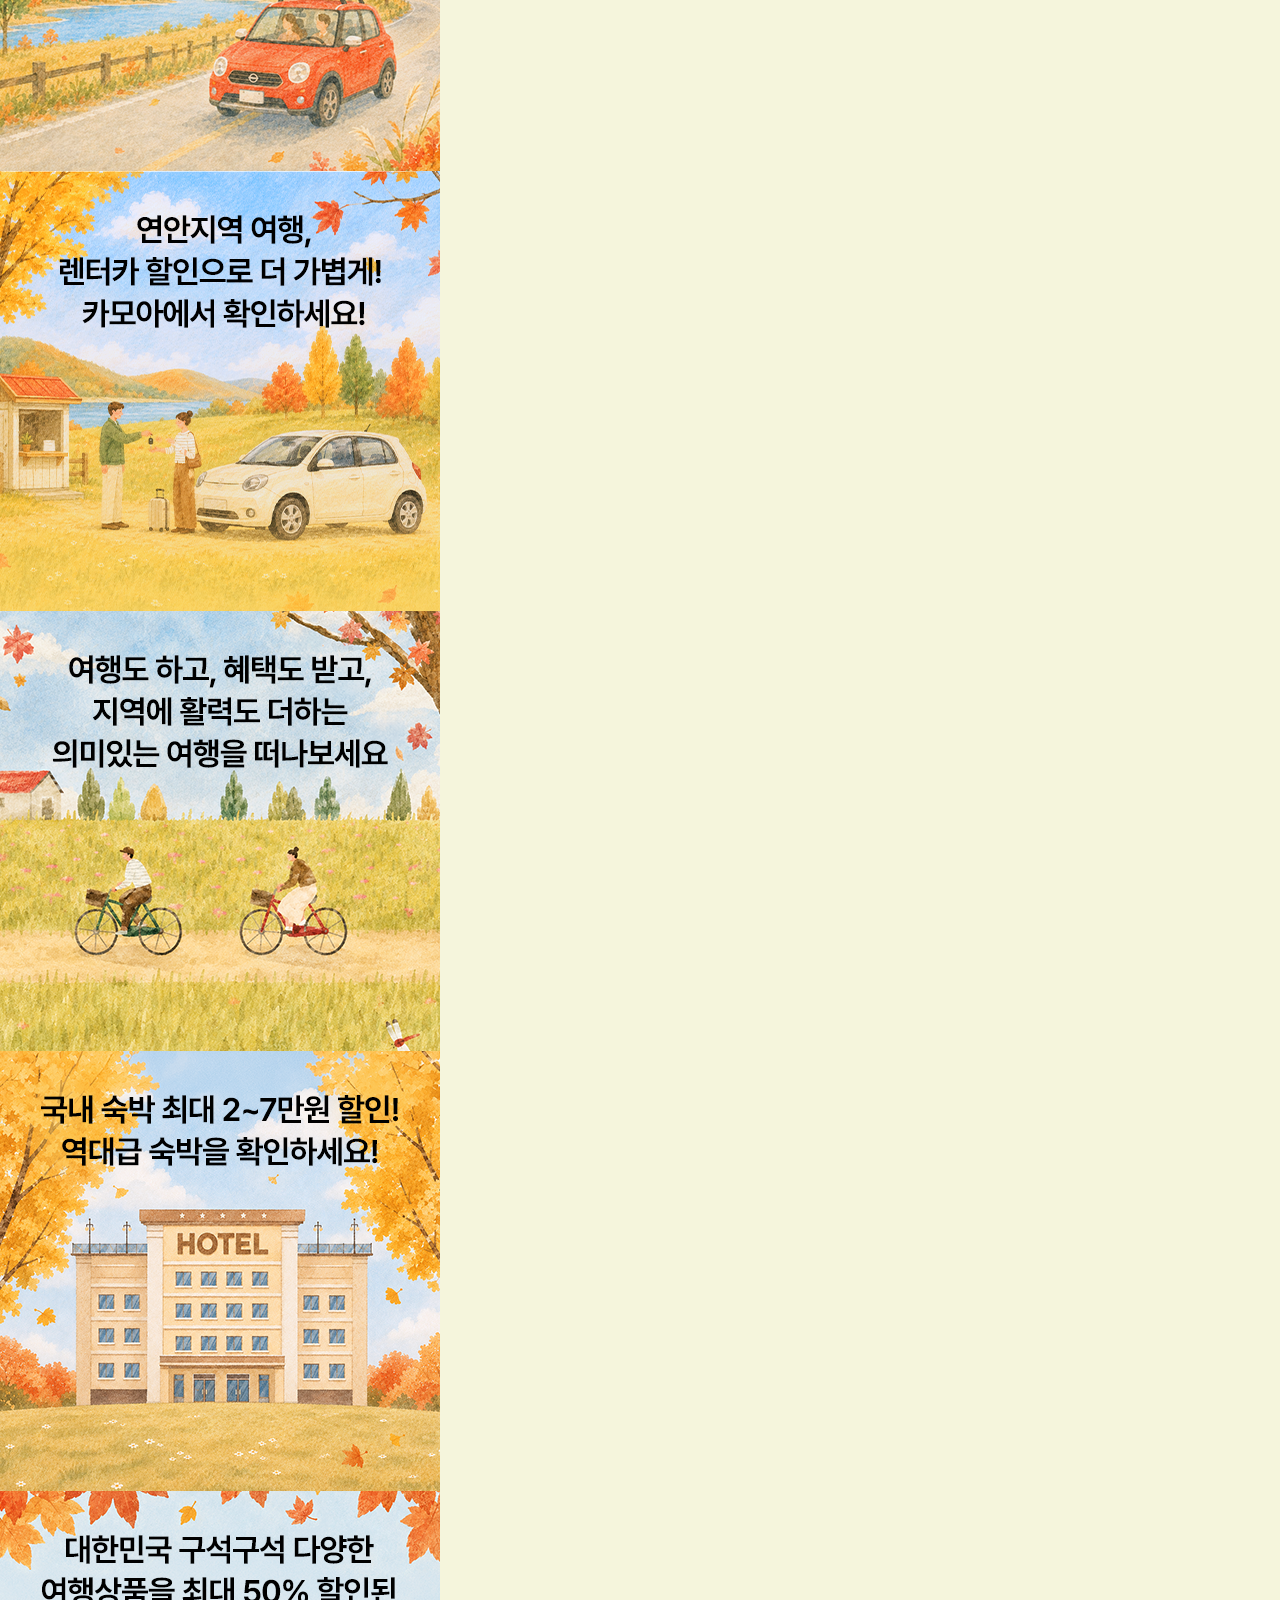
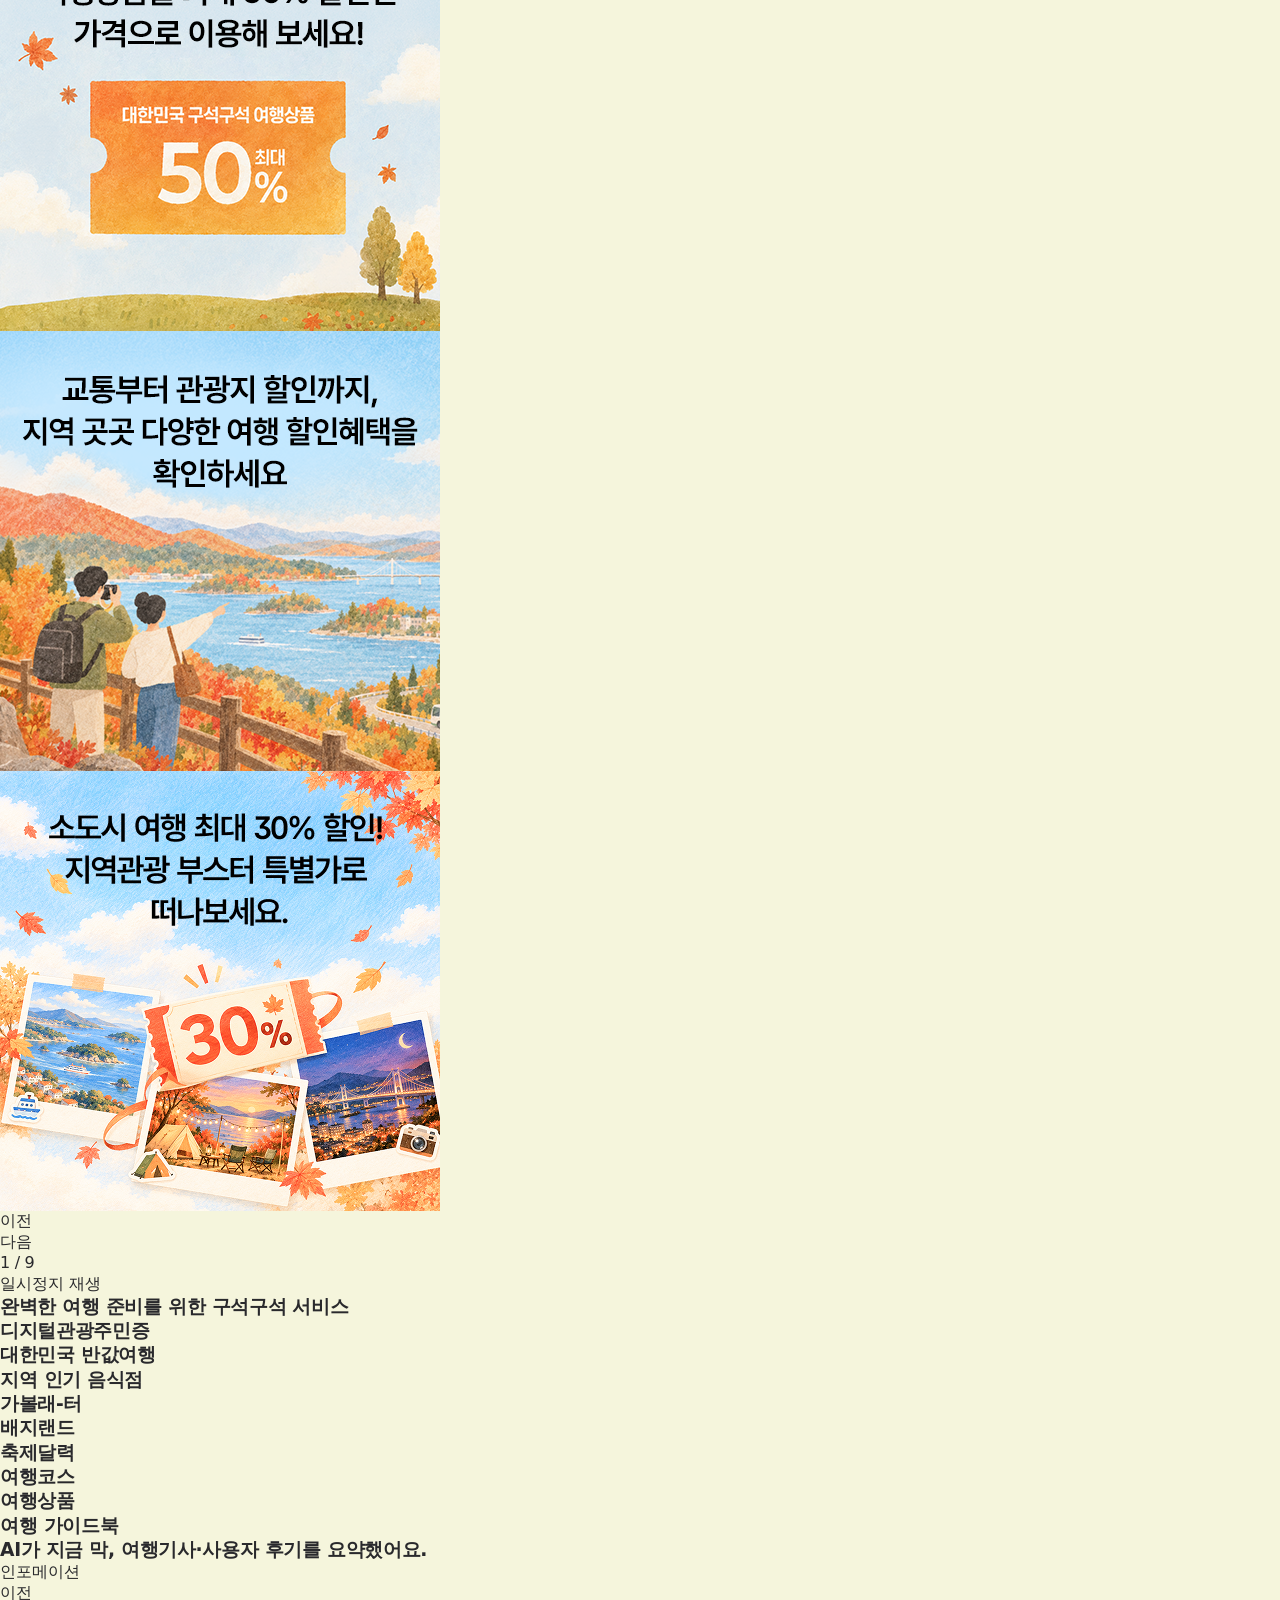
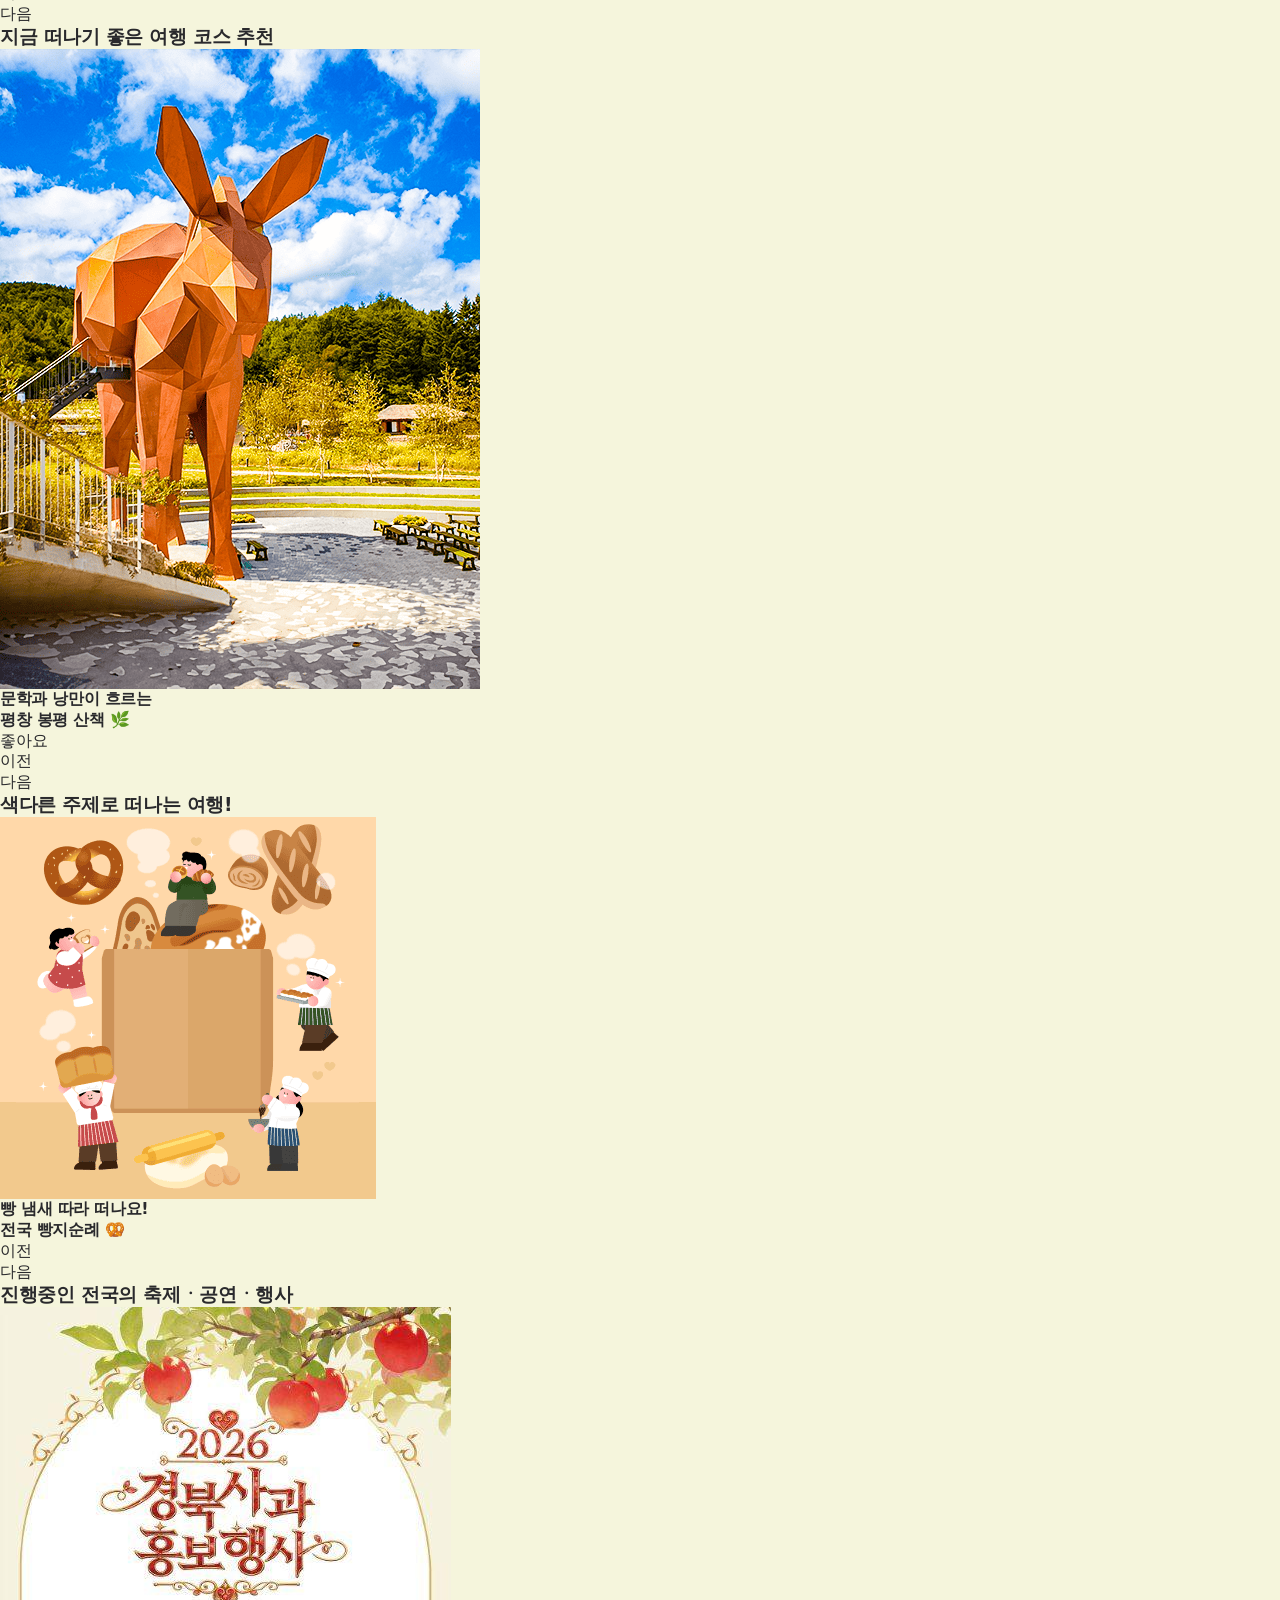
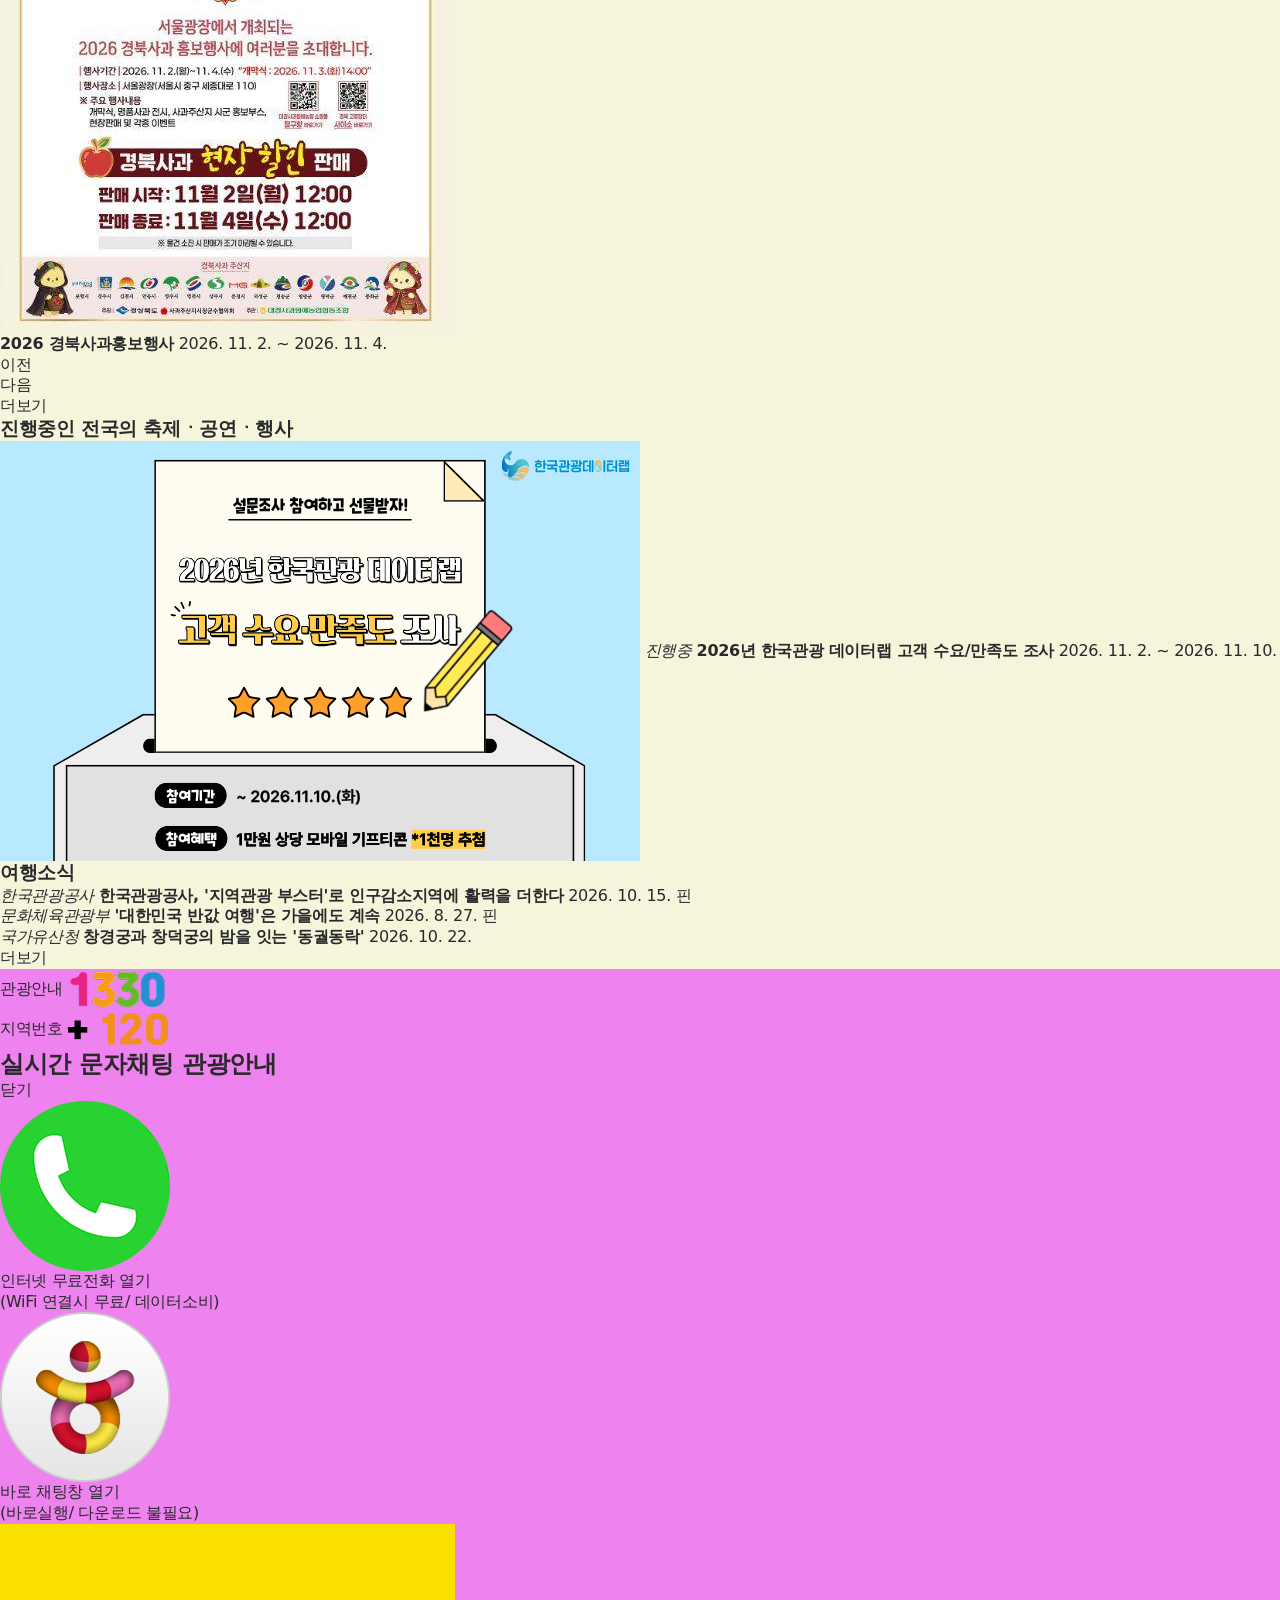
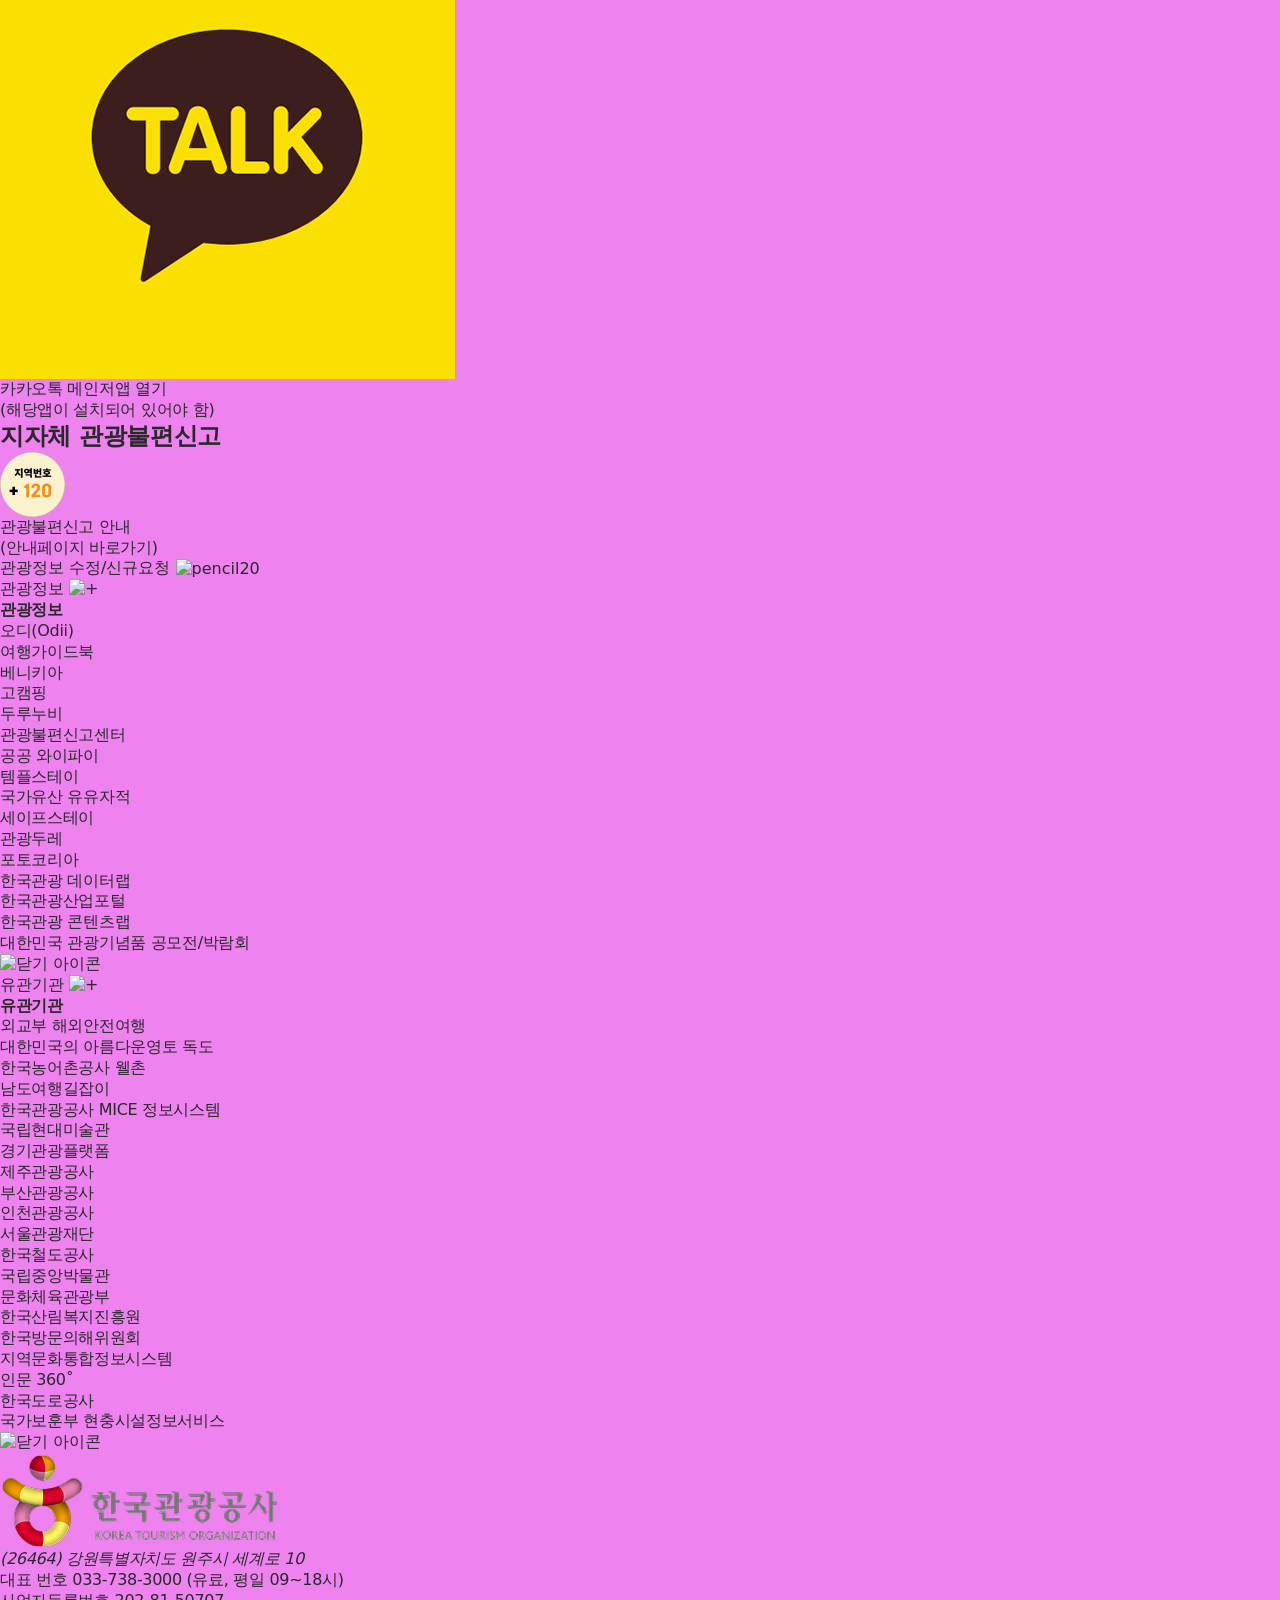
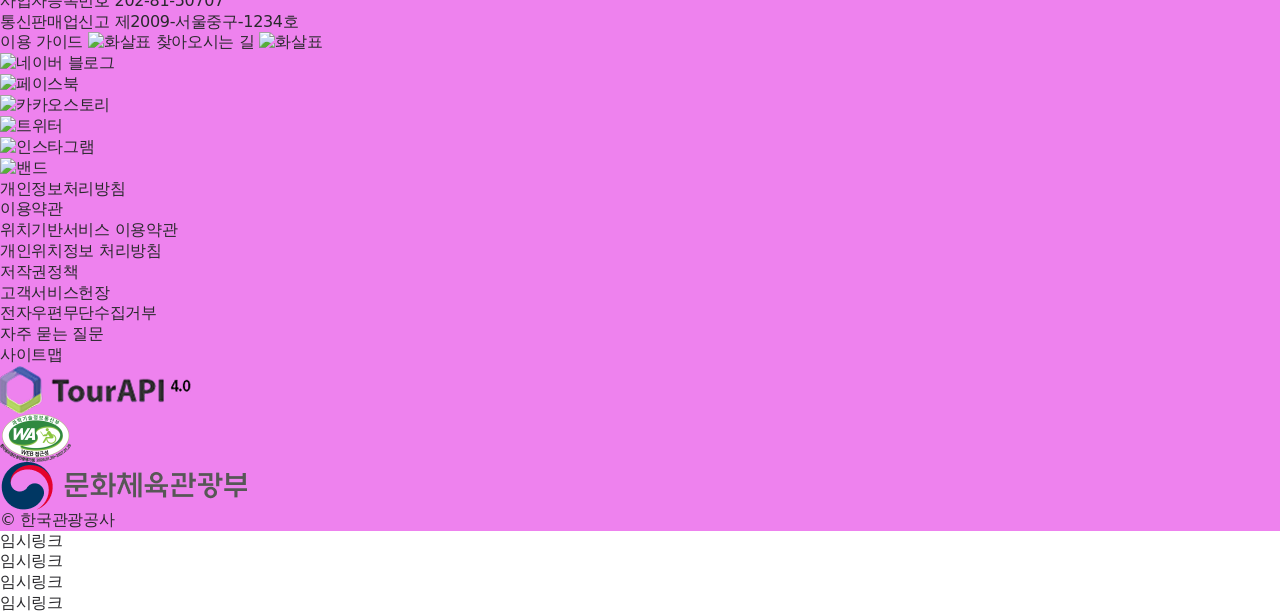
==== commit 19838e43: "design: header util section icon, language select part position: absolute apply" ====
--- a/clone-exercise(1).html
+++ b/clone-exercise(1).html
@@ -11,7 +11,7 @@
       crossorigin
       href="https://cdn.jsdelivr.net/gh/orioncactus/pretendard@v1.3.9/dist/web/variable/pretendardvariable-gov-dynamic-subset.min.css"
     />
-    <link rel="stylesheet" href="/css/clone-exercise.css" />
+    <link rel="stylesheet" href="clone-exercise.css" />
   </head>
   <body>
     <div class="wrap">
@@ -33,7 +33,12 @@
           <nav class="nav">
             <ul class="depth1-wrap">
               <li class="depth1-travel">
-                <a href="#" class="depth1-btn">여행</a>
+                <a href="#" class="depth1-btn">
+                  여행
+                  <span class="icon-pt-chevron-md">
+                    <img src="/css-basic/assets/svg/down.svg" alt="downicon" />
+                  </span>
+                </a>
                 <!-- depth-2 -->
                 <div class="depth2-wrap" id="depth2-1">
                   <!-- inner -->
@@ -71,7 +76,21 @@
                 </div>
               </li>
               <li class="depth1-rec">
-                <a href="#" class="depth1-btn">추천</a>
+                <a href="#" class="depth1-btn">
+                  추천
+                  <span class="icon-pg-ai">
+                    <img
+                      src="/css-basic/assets/svg/text_ai15.svg"
+                      alt="AI 아이콘"
+                    />
+                  </span>
+                  <span class="icon-pt-chevron-md">
+                    <img
+                      src="/css-basic/assets/svg/down.svg"
+                      alt="다운 아이콘"
+                    />
+                  </span>
+                </a>
                 <!-- depth2 -->
                 <div class="depth2-wrap" id="depth2-2">
                   <!-- sub1 -->
@@ -97,13 +116,66 @@
           </nav>
 
           <!-- utils -->
-          <div class="utils">
-            <button>검색</button>
-            <div>
-              <a href="#">이용 가이드</a>
-              <button>로그인</button>
-              <a href="#">여행지도</a>
-              <div>언어선택</div>
+          <div class="header-utils">
+            <button class="icon-pg btn-search" aria-label="검색">
+              <img src="/css-basic/assets/svg/search.svg" alt="검색 아이콘" />
+            </button>
+            <div class="util-sub">
+              <a
+                href="#"
+                aria-label="이용 가이드"
+                class="icon-pg btn-guide profile"
+              >
+                <img src="assets/svg/guide.svg" alt="이용 가이드 아이콘" />
+              </a>
+              <button aria-label="로그인" class="icon-pg btn-login profile">
+                <img src="assets/svg/profile.svg" alt="로그인 아이콘" />
+              </button>
+              <a href="#" aria-label="여행지도" class="icon-pg btn-map">
+                <img src="assets/svg/map.svg" alt="여행지도 아이콘" />
+              </a>
+              <div class="language-wrap">
+                <button aria-label="언어선택">
+                  <span class="icon-pg btn-lang">
+                    <img src="assets/svg/language.svg" alt="언어 아이콘" />
+                  </span>
+                  <span class="language">한국어</span>
+                  <span class="icon-pg-chevron-sm">
+                    <img src="assets/svg/down.svg" alt="다운 아이콘" />
+                  </span>
+                </button>
+                <div class="language-layer">
+                  <ul>
+                    <li>
+                      <a href="#">한국어</a>
+                    </li>
+                    <li>
+                      <a href="#">Englisgh</a>
+                    </li>
+                    <li>
+                      <a href="#">日本語</a>
+                    </li>
+                    <li>
+                      <a href="#">中文 ( 简体 )</a>
+                    </li>
+                    <li>
+                      <a href="#">>中文 ( 繁體 )</a>
+                    </li>
+                    <li>
+                      <a href="#">Deutsch</a>
+                    </li>
+                    <li>
+                      <a href="#">>Français</a>
+                    </li>
+                    <li>
+                      <a href="#">Español</a>
+                    </li>
+                    <li>
+                      <a href="#">Pусский</a>
+                    </li>
+                  </ul>
+                </div>
+              </div>
             </div>
           </div>
         </div>
--- a/clone-exercise.css
+++ b/clone-exercise.css
@@ -0,0 +1,188 @@
+* {
+  margin: 0;
+  padding: 0;
+  box-sizing: border-box;
+}
+*::before,
+*::after {
+  box-sizing: border-box;
+}
+html {
+  overflow-x: hidden;
+}
+body {
+  font-family:
+    "Pretendard GOV Variable",
+    "Pretendard GOV",
+    -apple-system,
+    BlinkMacSystemFont,
+    system-ui,
+    Roboto,
+    "Helvetica Neue",
+    "Segoe UI",
+    "Apple SD Gothic Neo",
+    "Noto Sans KR",
+    "Malgun Gothic",
+    "Apple Color Emoji",
+    "Segoe UI Emoji",
+    "Segoe UI Symbol",
+    sans-serif;
+  font-size: 16px;
+  color: #29292c;
+  line-height: 1.3;
+  letter-spacing: -0.02em;
+  background-color: #fff;
+}
+
+ul,
+li {
+  list-style: none;
+}
+
+a {
+  color: inherit;
+  text-decoration: none;
+}
+
+img {
+  vertical-align: middle;
+  border: 0;
+}
+
+button {
+  margin: 0;
+  padding: 0;
+  border: 0;
+  background: none;
+  font: inherit; /* 폰트 종류·크기·굵기·줄간격 상속 */
+  color: inherit; /* 글자색 상속 */
+  line-height: inherit;
+  text-align: center;
+  cursor: pointer;
+  appearance: none; /* 브라우저/OS 기본 모양 제거 */
+  -webkit-appearance: none;
+}
+button:focus-visible {
+  outline: 2px solid #3b82f6;
+  outline-offset: 2px;
+}
+
+.wrap {
+  width: 100%;
+}
+
+.header {
+  position: relative;
+  width: 100%;
+  height: 90px;
+  background-color: aquamarine;
+}
+
+.header .inner {
+  position: relative;
+  width: 100%;
+  max-width: 1280px;
+  height: 100%;
+  background-color: thistle;
+  margin: 0 auto;
+  display: flex;
+  align-items: center;
+  justify-content: space-between;
+}
+
+.logo {
+  position: relative;
+}
+.nav {
+  position: relative;
+  height: 100%;
+}
+
+.depth1-wrap {
+  position: relative;
+  height: 100%;
+  display: flex;
+  gap: 32px;
+}
+
+.depth1-travel {
+  position: relative;
+}
+
+.depth1-btn {
+}
+
+.depth1-rec {
+  position: relative;
+}
+
+.depth1-theme {
+  position: relative;
+}
+
+.depth1-area {
+  /* position: relative; */
+}
+
+.add-type {
+  /* position: relative; */
+}
+
+.depth1-wrap > li > a {
+  display: flex;
+  align-items: center;
+  gap: 10px;
+  padding: 0 10px;
+  font-size: 20px;
+  font-weight: 600;
+  letter-spacing: 0.01em;
+  line-height: 4.5;
+}
+
+.depth2-wrap {
+  display: none;
+}
+
+.header-utils {
+  position: relative;
+  display: flex;
+  height: 38px;
+  align-items: center;
+  gap: 12px;
+}
+
+.util-sub {
+  position: relative;
+  display: flex;
+  align-items: center;
+  gap: 4px;
+  height: 100%;
+}
+
+.language-wrap {
+  position: relative;
+  background-color: blueviolet;
+  height: 100%;
+}
+
+.language-wrap > button {
+  display: flex;
+  align-items: center;
+  height: 100%;
+}
+
+.language-layer {
+  position: absolute;
+  left: 0;
+  top: 38px;
+  background-color: #fff;
+}
+.main {
+  width: 100%;
+  background-color: beige;
+}
+
+.footer {
+  width: 100%;
+  background-color: violet;
+}
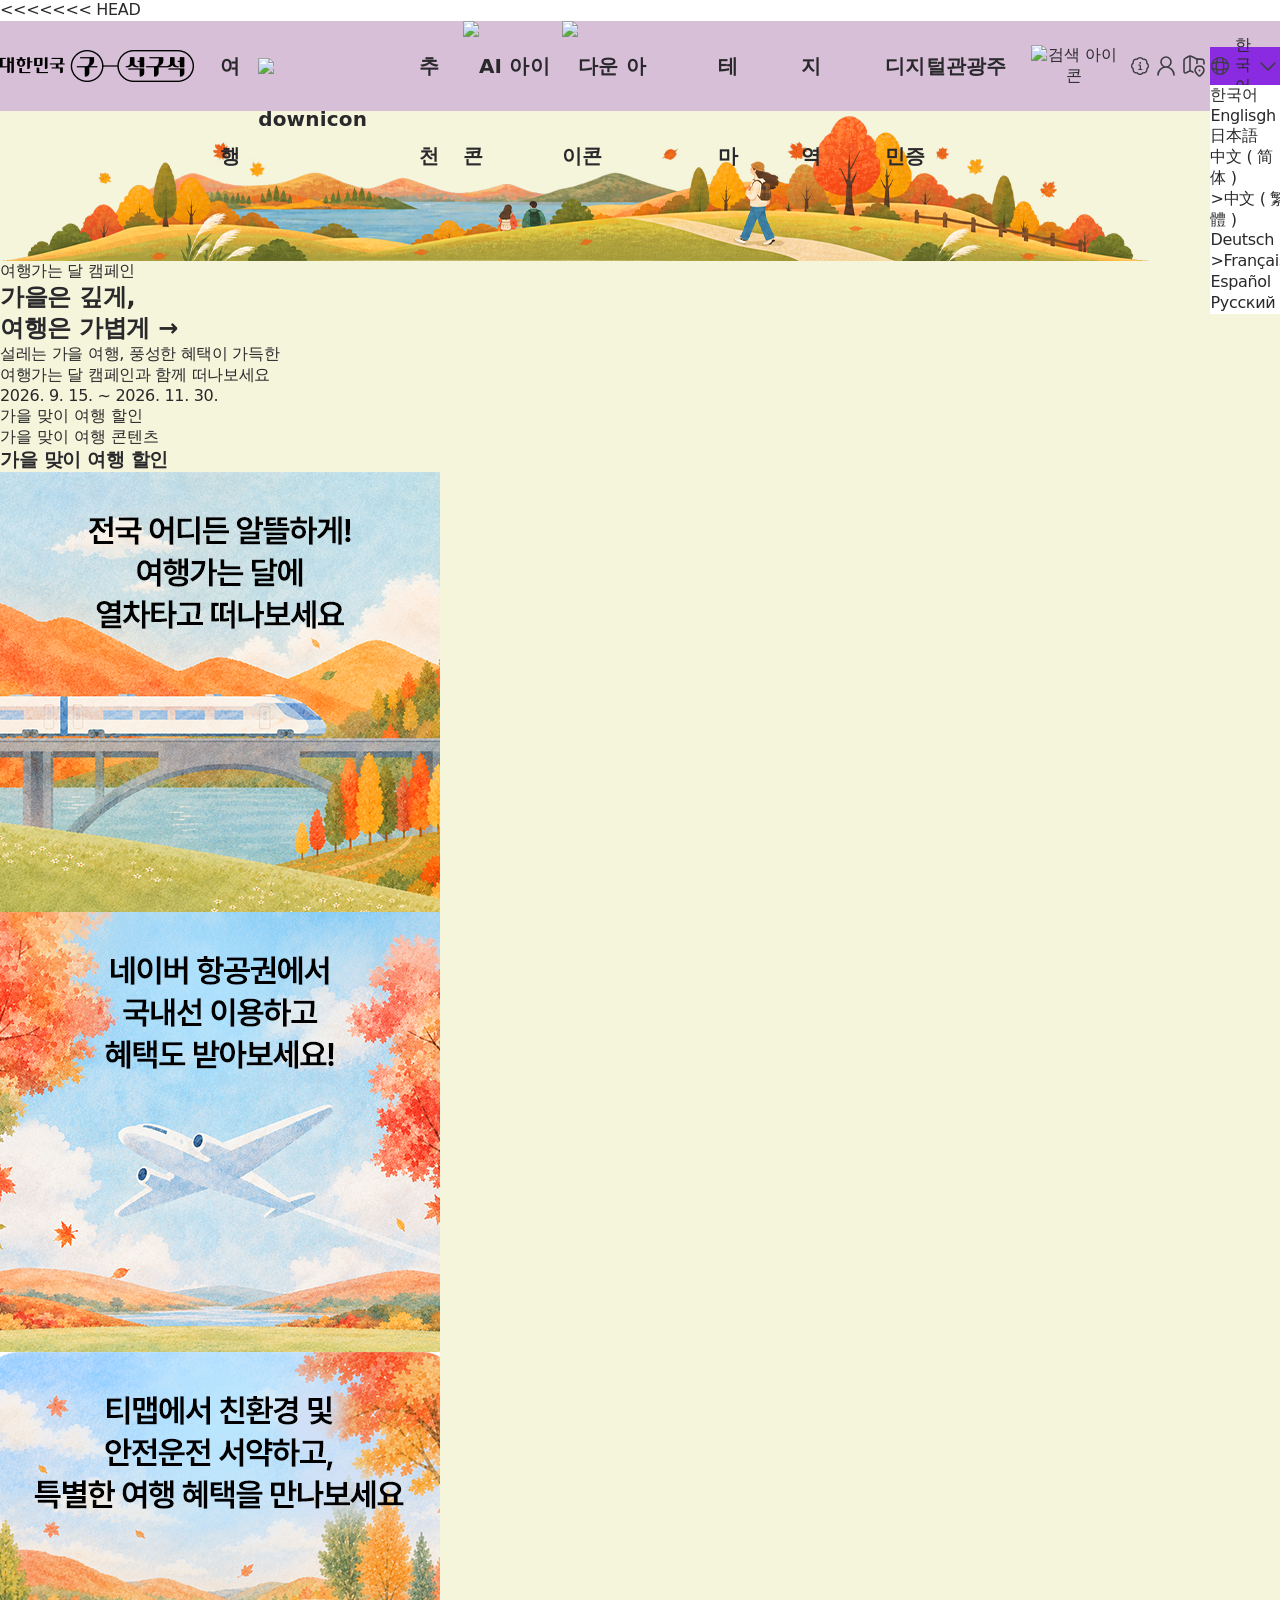
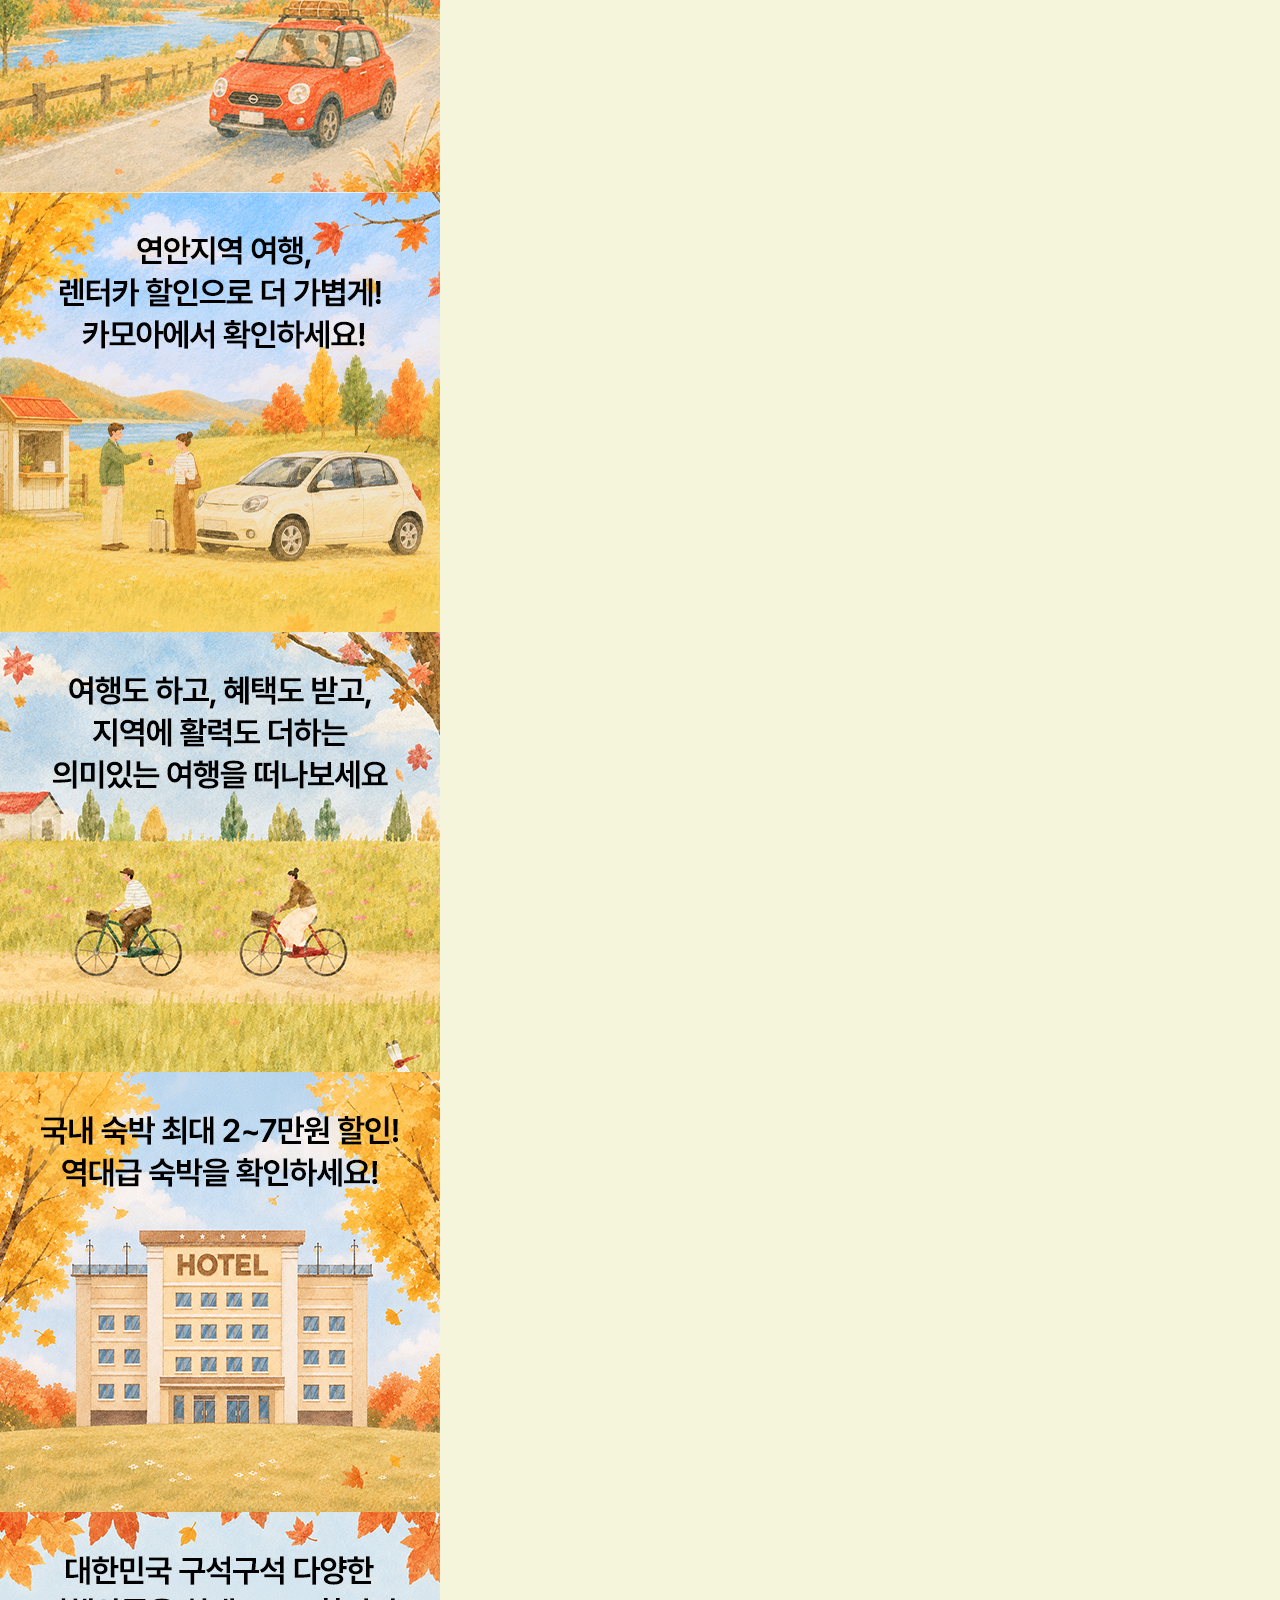
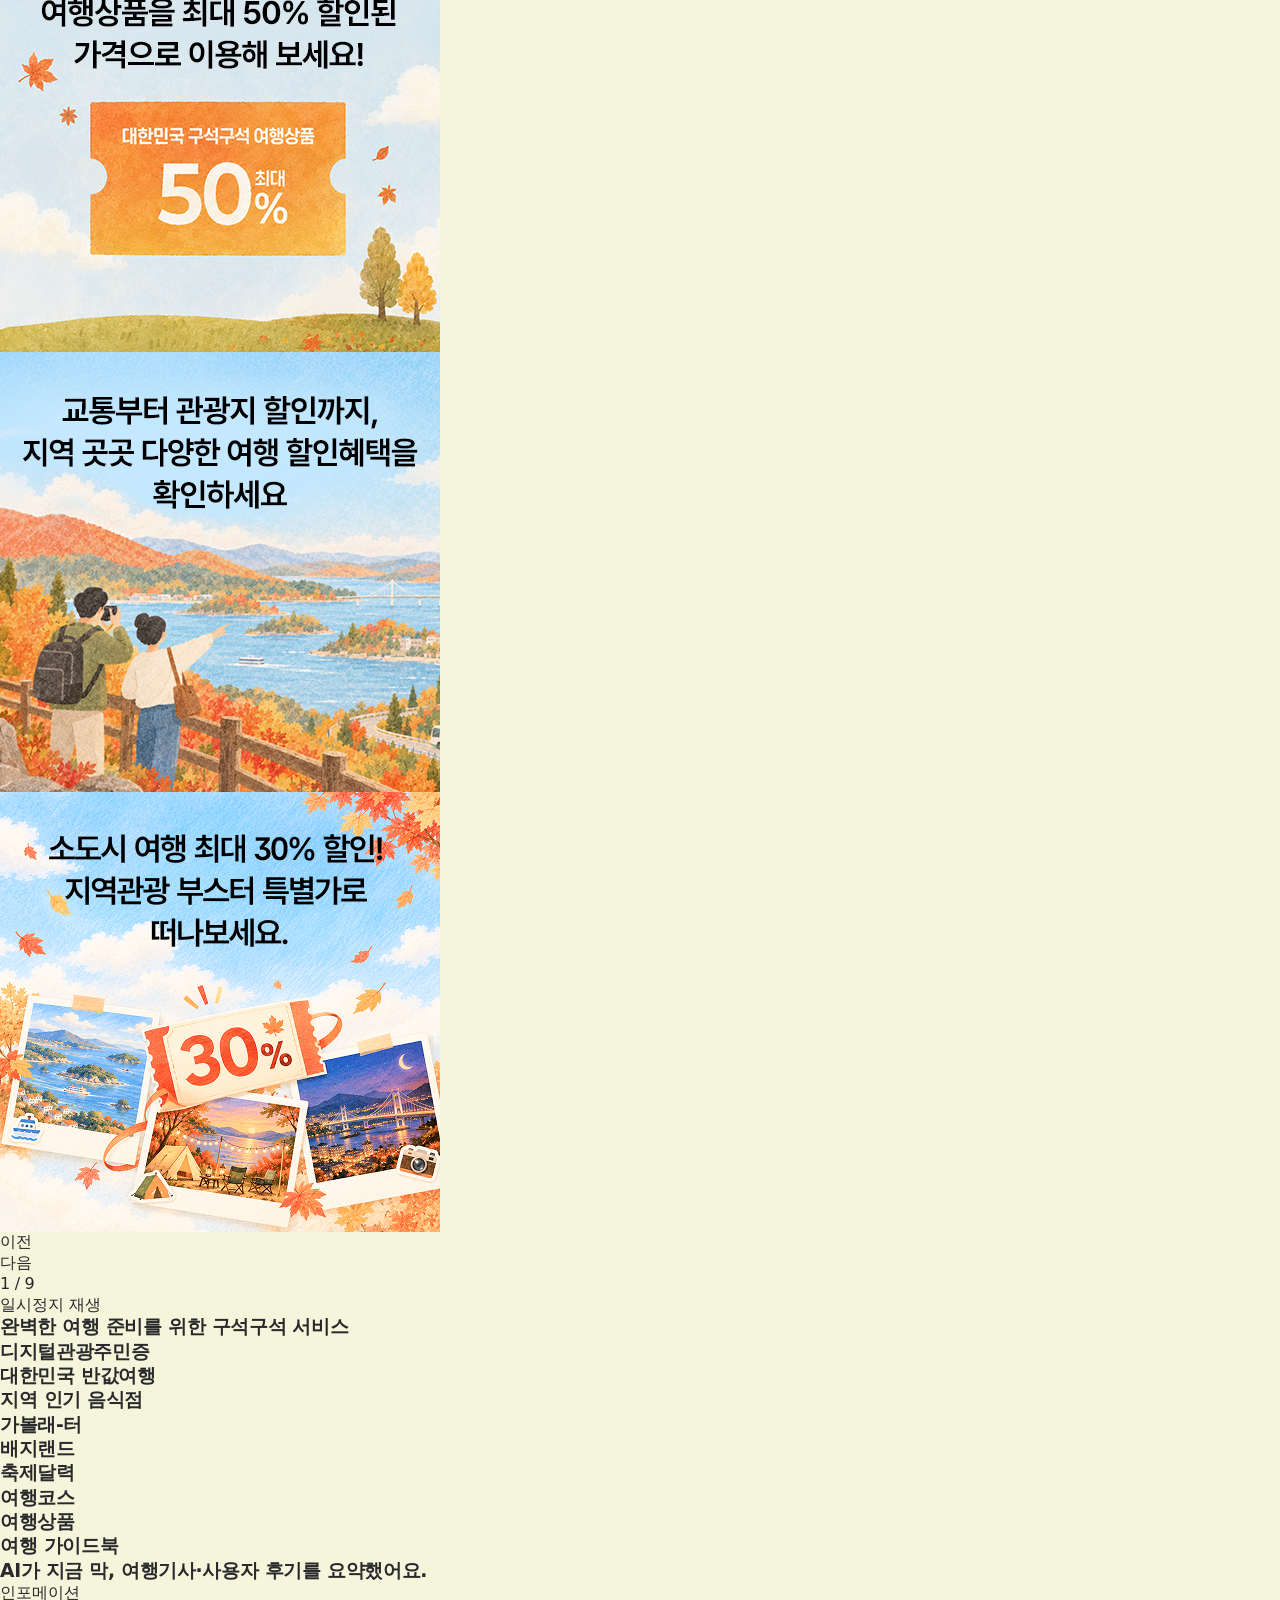
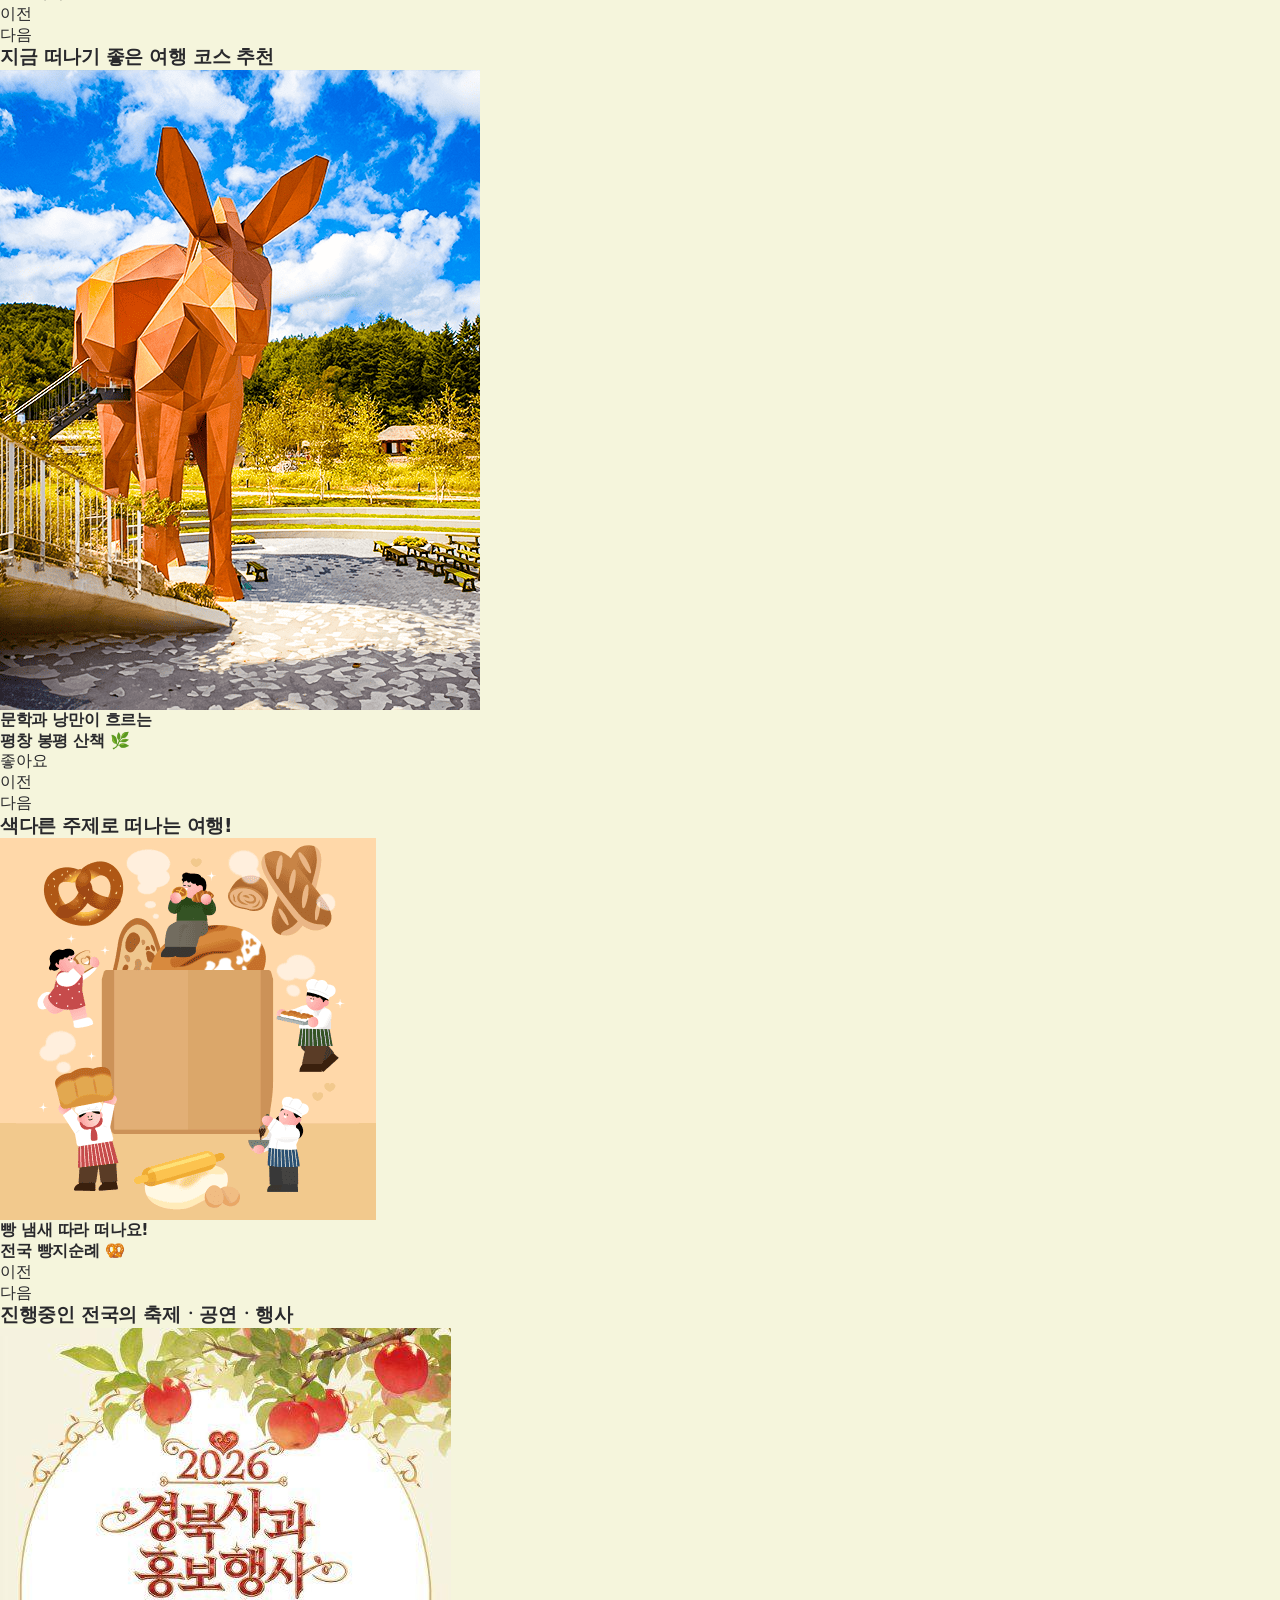
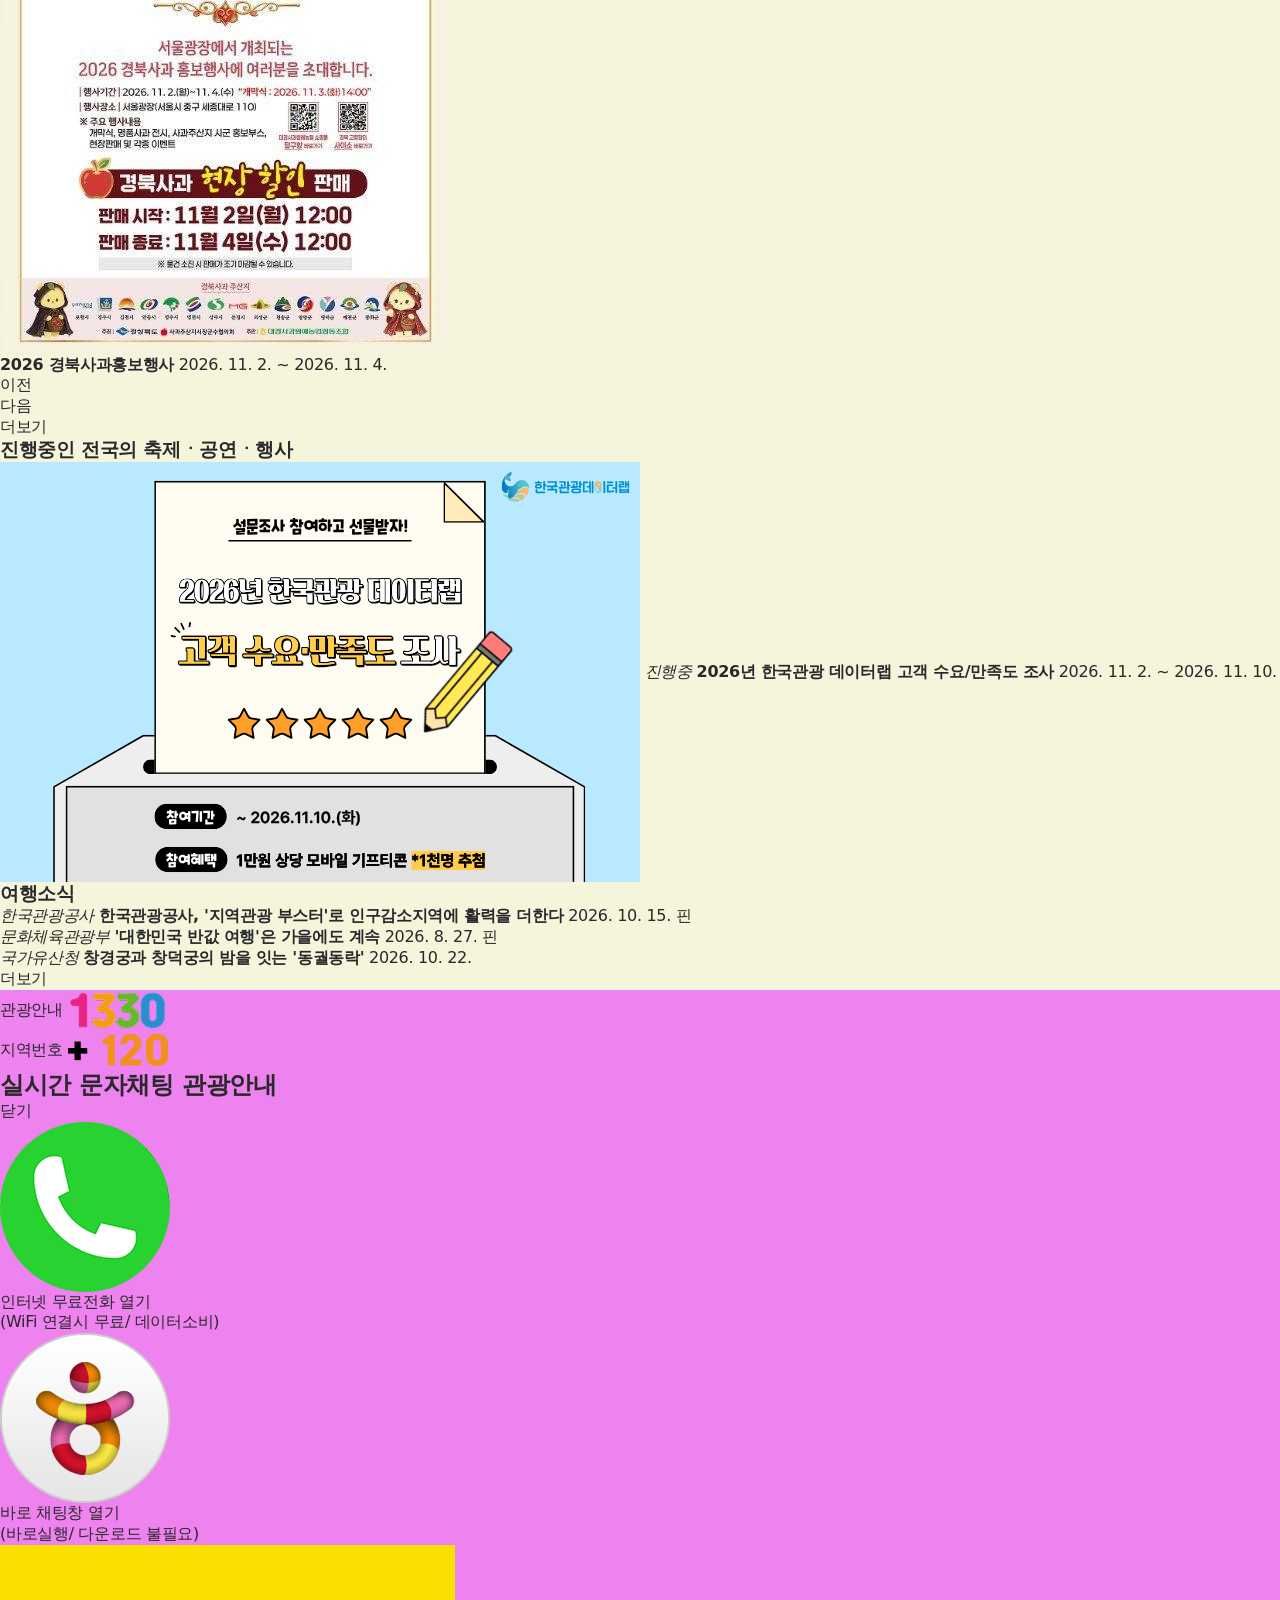
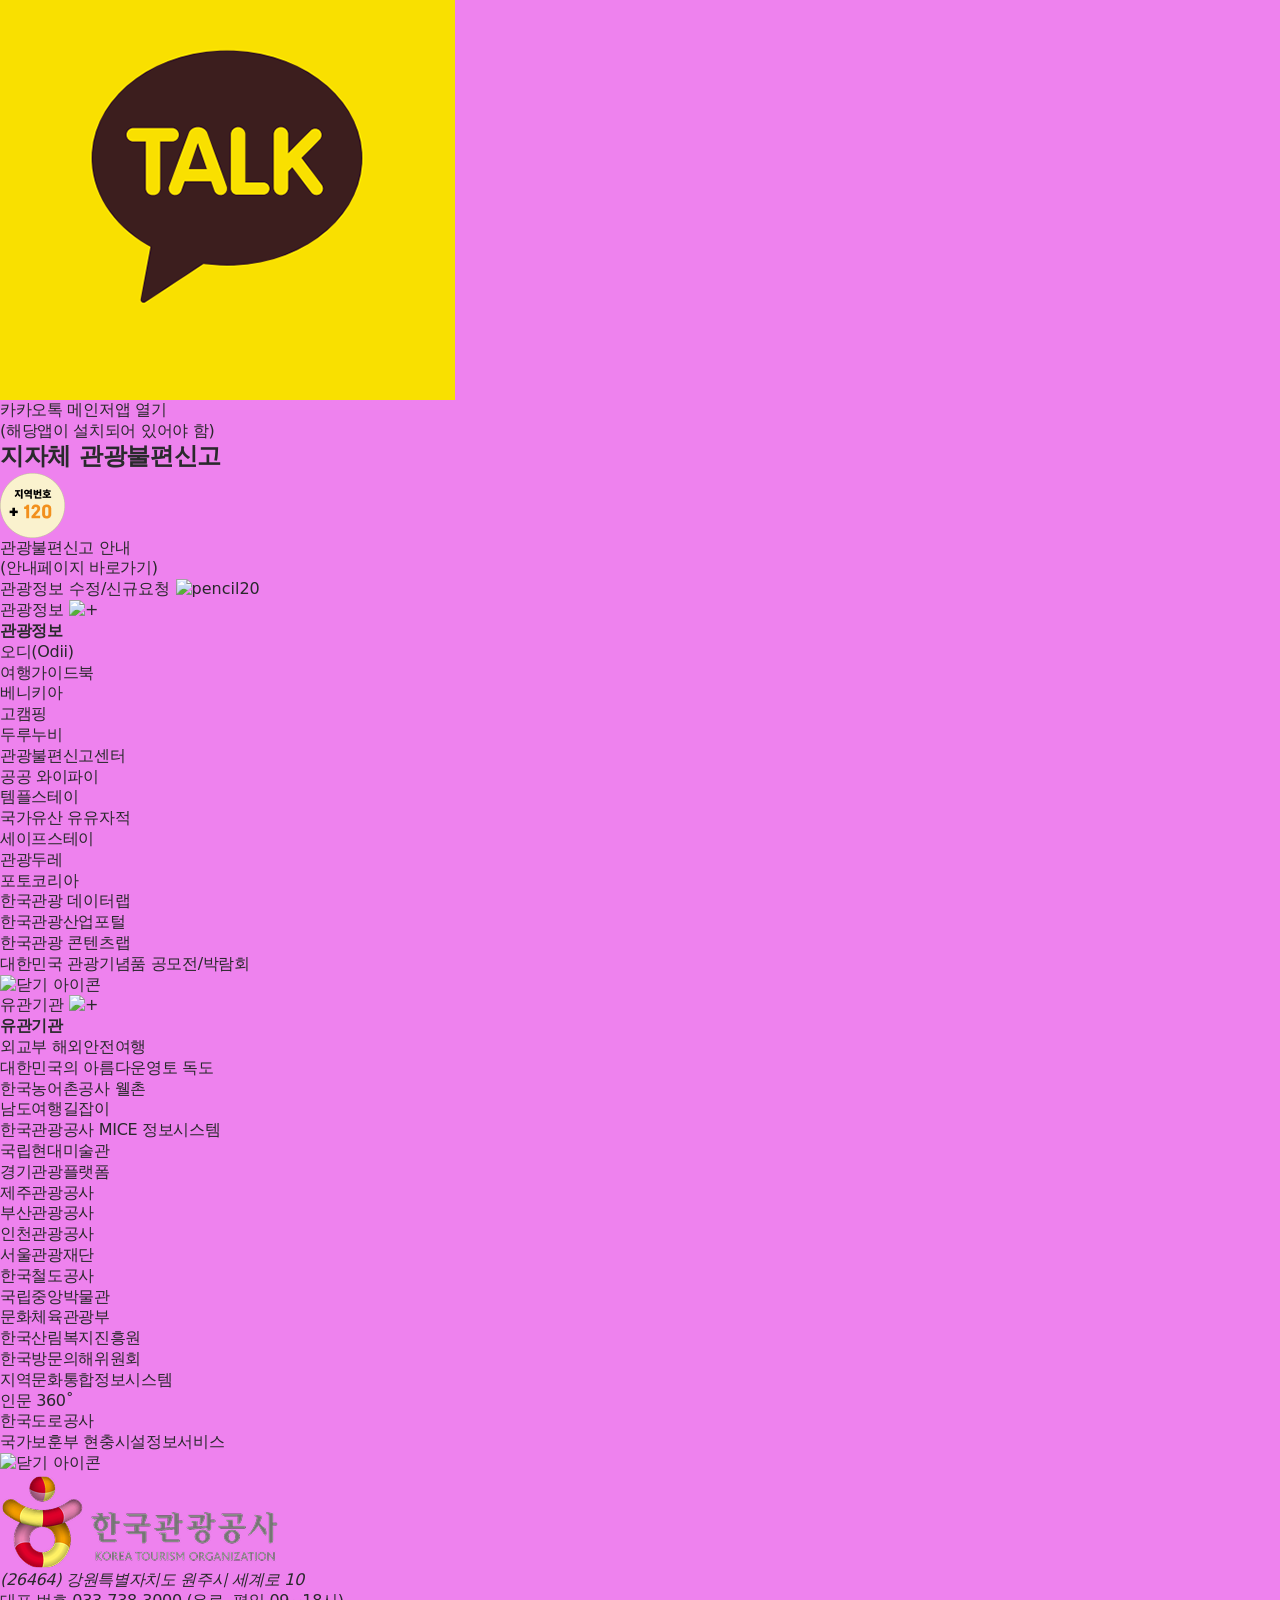
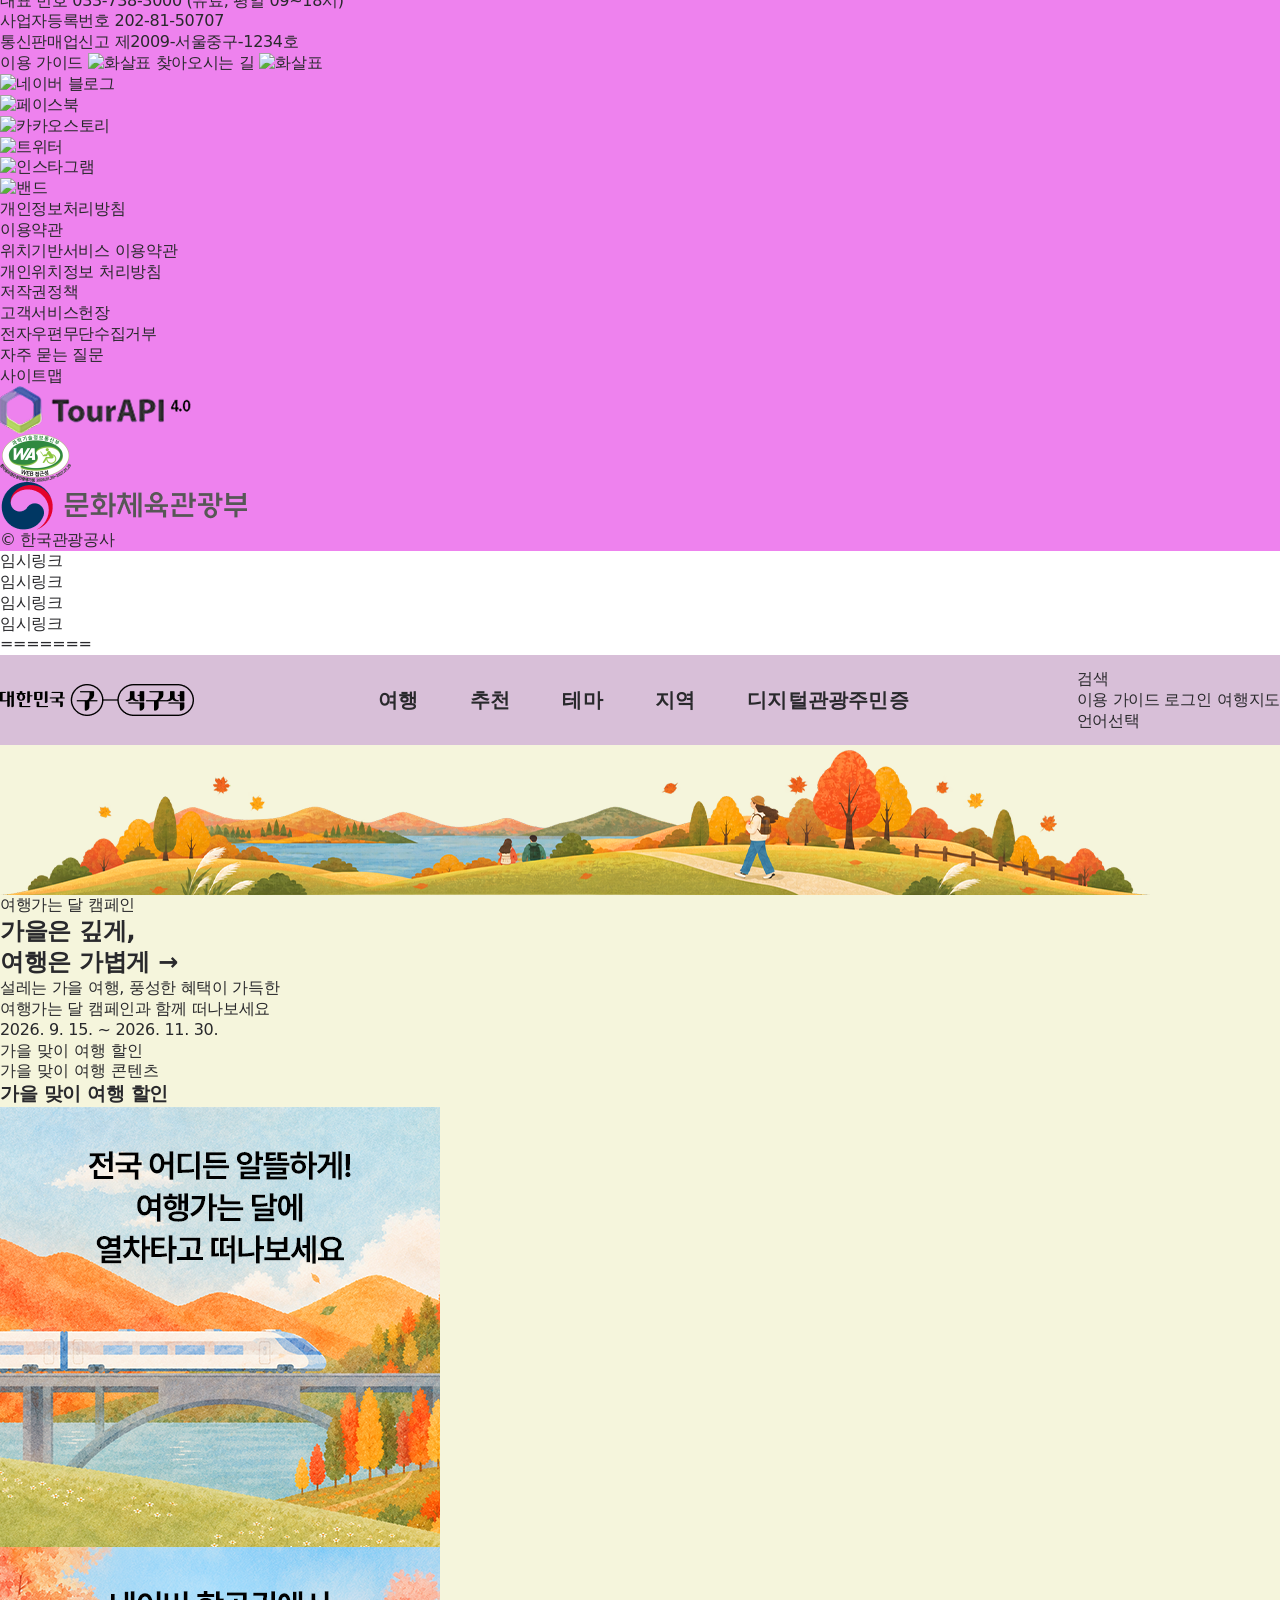
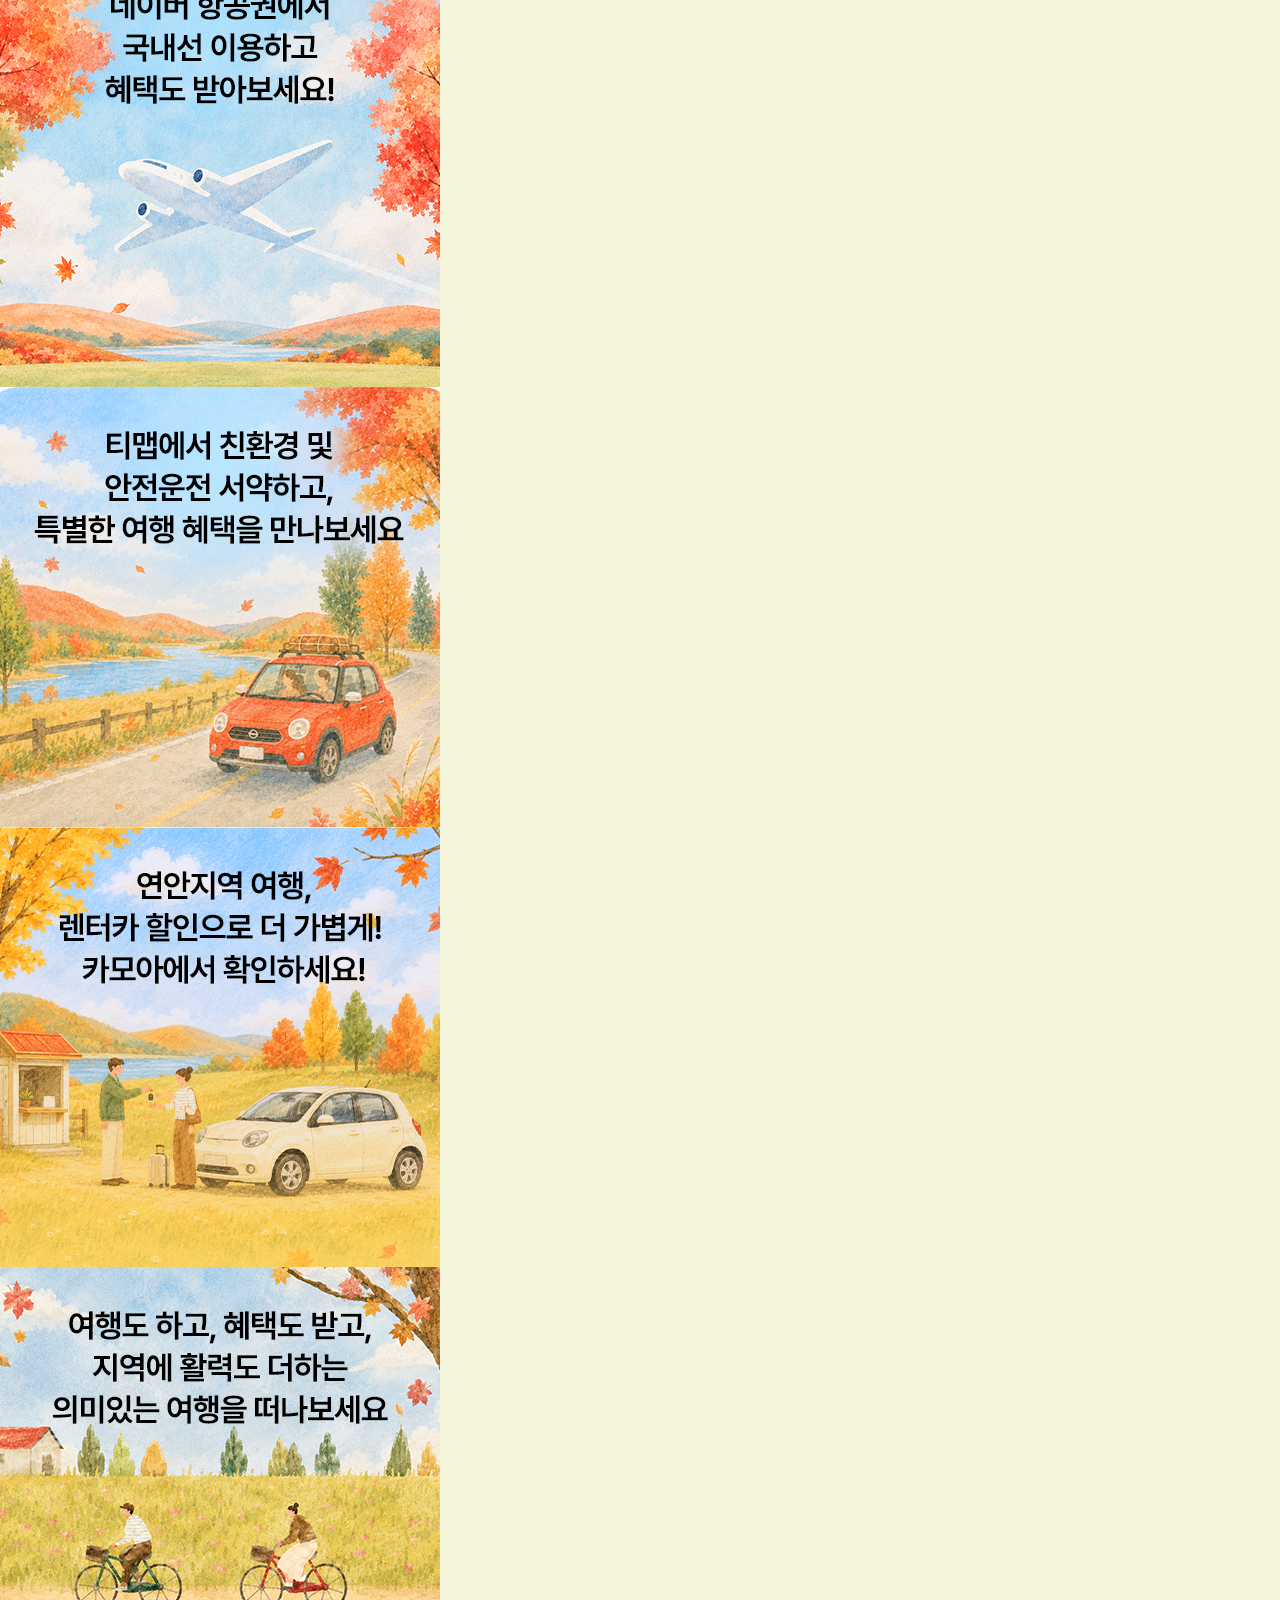
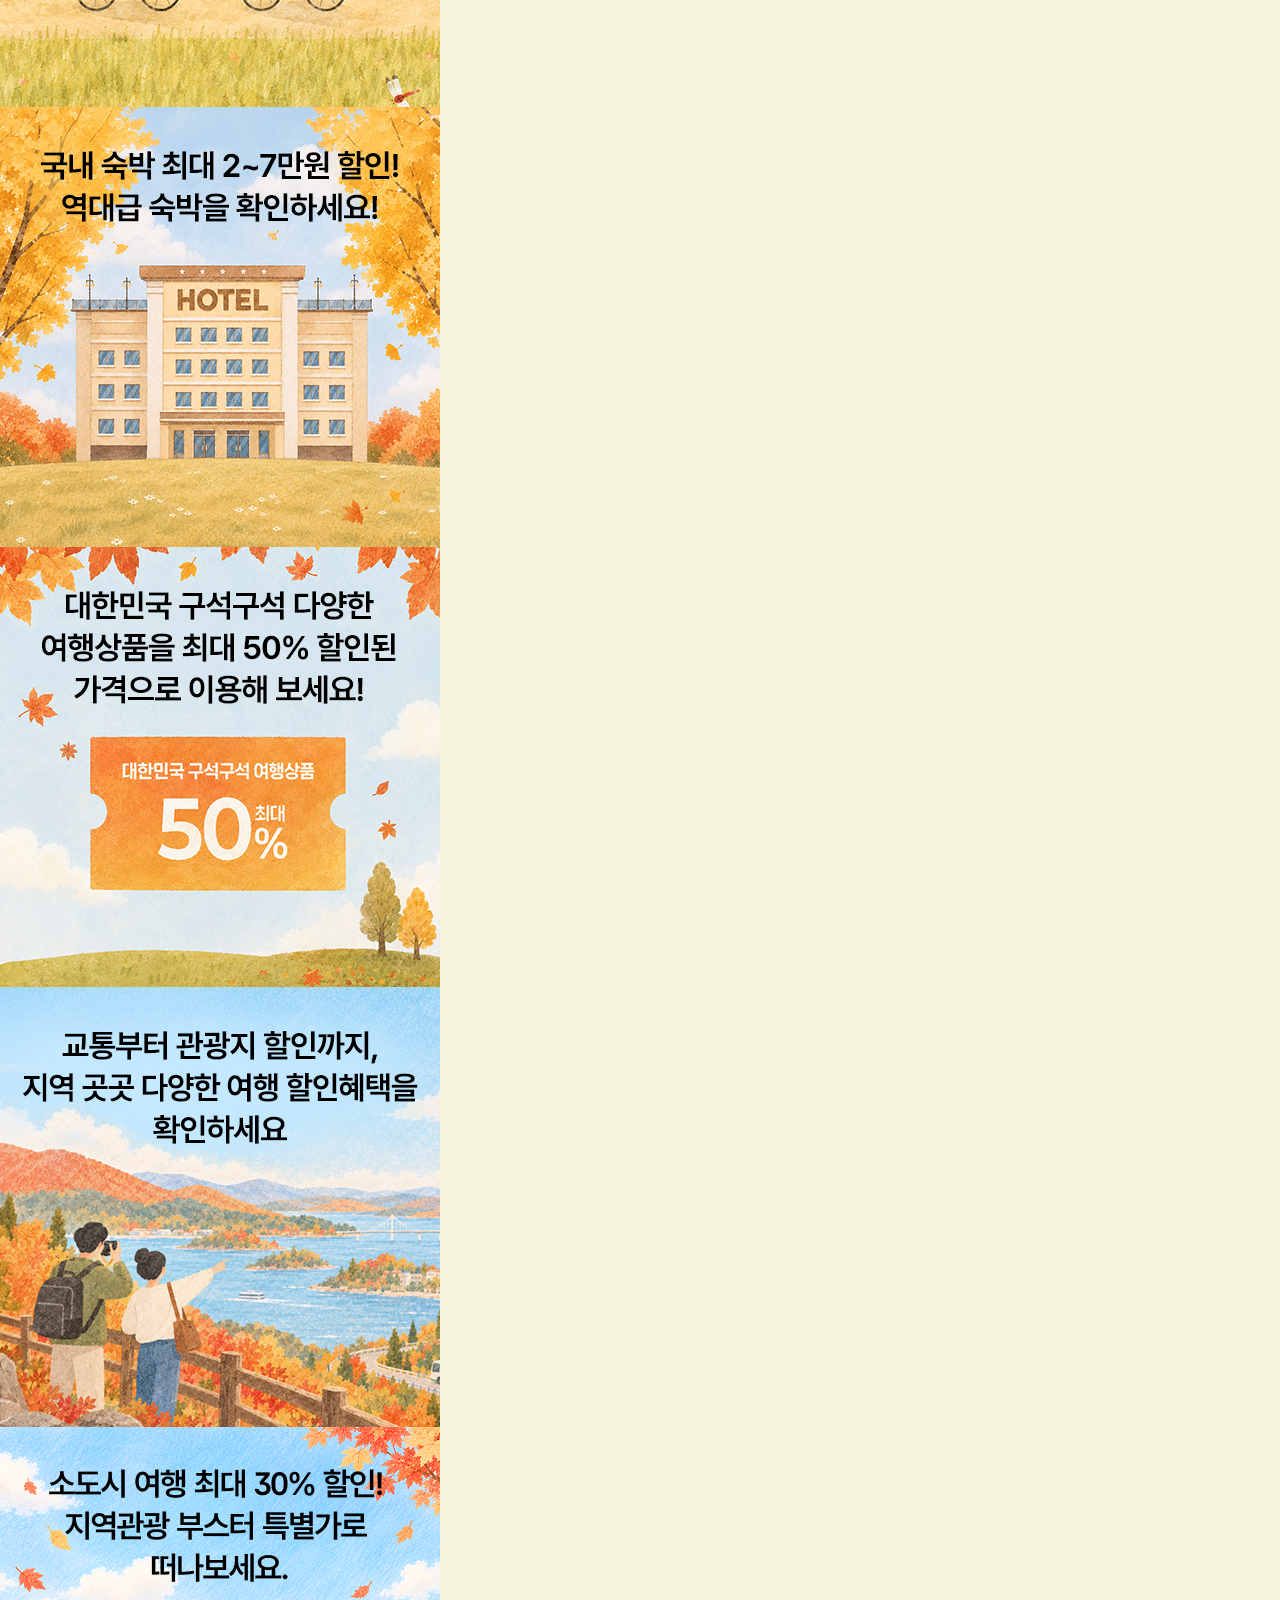
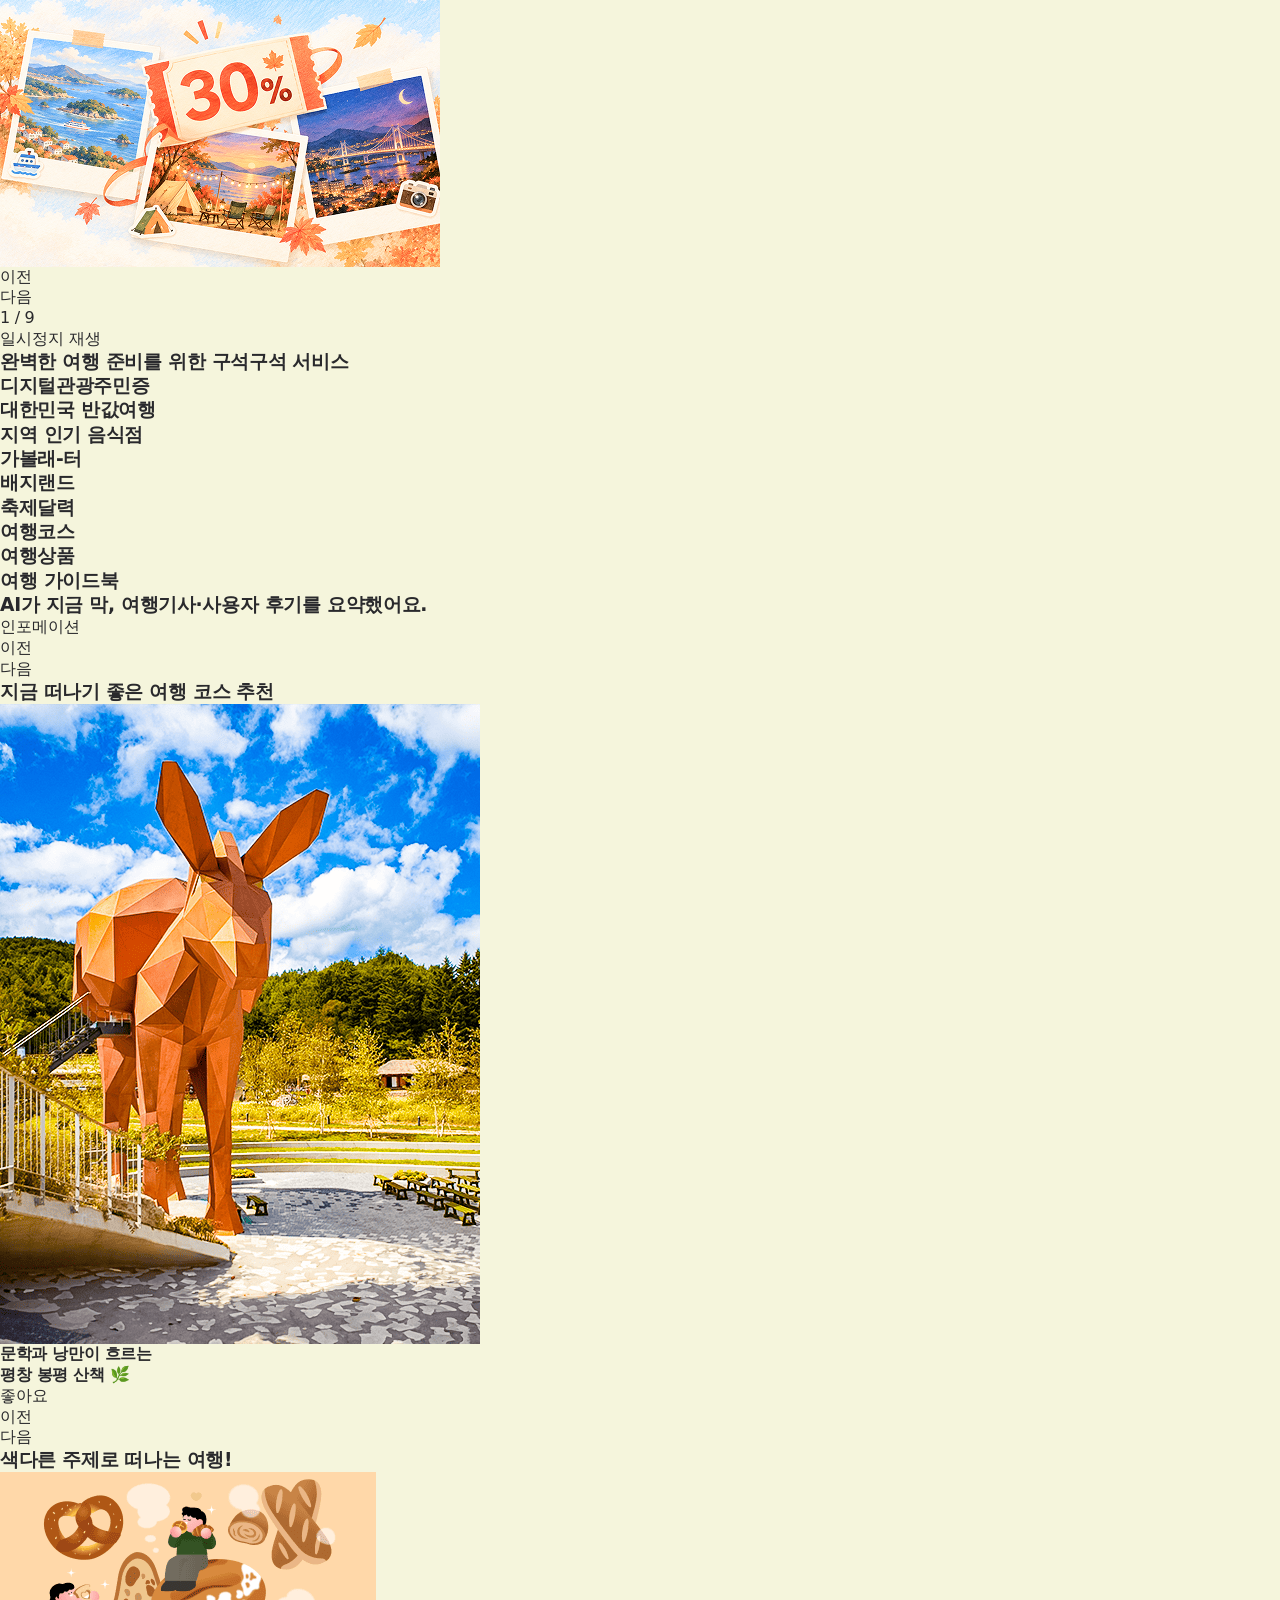
==== commit 51015a1c: "design: header util section icon, language select part position: absolute apply" ====
--- a/clone-exercise(1).html
+++ b/clone-exercise(1).html
@@ -1,3 +1,4 @@
+<<<<<<< HEAD
 <!doctype html>
 <html lang="ko">
   <head>
@@ -987,3 +988,922 @@
   <li><a href="#">임시링크</a></li>
   <li><a href="#">임시링크</a></li>
 </ul>
+=======
+<!doctype html>
+<html lang="ko">
+  <head>
+    <meta charset="UTF-8" />
+    <meta name="viewport" content="width=device-width, initial-scale=1.0" />
+    <title>대한민국 구석구석 클론코딩</title>
+
+    <link
+      rel="stylesheet"
+      as="style"
+      crossorigin
+      href="https://cdn.jsdelivr.net/gh/orioncactus/pretendard@v1.3.9/dist/web/variable/pretendardvariable-gov-dynamic-subset.min.css"
+    />
+    <link rel="stylesheet" href="/css/clone-exercise.css" />
+  </head>
+  <body>
+    <div class="wrap">
+      <!-- header -->
+      <header class="header">
+        <!-- inner box -->
+        <div class="inner">
+          <h1 class="logo">
+            <!-- logo -->
+            <a
+              href="https://korean.visitkorea.or.kr/main/main.do"
+              target="_blank"
+            >
+              <img src="/assets/images/logo_big.png" alt="대한민국 구석구석" />
+            </a>
+          </h1>
+
+          <!-- navigation -->
+          <nav class="nav">
+            <ul class="depth1-wrap">
+              <li class="depth1-travel">
+                <a href="#" class="depth1-btn">여행</a>
+                <!-- depth-2 -->
+                <div class="depth2-wrap" id="depth2-1">
+                  <!-- inner -->
+                  <div>
+                    <!-- sub1 -->
+                    <div>
+                      <button>여행 정보</button>
+                      <!-- depth-3 -->
+                      <div>
+                        <ul>
+                          <li><a href="#">여행기사</a></li>
+                          <li><a href="#">여행지</a></li>
+                          <li><a href="#">축제/공연/행사</a></li>
+                          <li><a href="#">여행코스</a></li>
+                          <li><a href="#">여행가이드북</a></li>
+                          <li><a href="#">음식점 검색 순위</a></li>
+                        </ul>
+                      </div>
+                    </div>
+                    <!-- sub2 -->
+                    <div>
+                      <button>여행 서비스</button>
+                      <!-- depth-3 -->
+                      <div>
+                        <ul>
+                          <li><a href="#">이벤트</a></li>
+                          <li><a href="#">여행상품 홍보관</a></li>
+                          <li><a href="#">가볼래-터</a></li>
+                          <li><a href="#">배지랜드</a></li>
+                          <li><a href="#">월페이퍼</a></li>
+                        </ul>
+                      </div>
+                    </div>
+                  </div>
+                </div>
+              </li>
+              <li class="depth1-rec">
+                <a href="#" class="depth1-btn">추천</a>
+                <!-- depth2 -->
+                <div class="depth2-wrap" id="depth2-2">
+                  <!-- sub1 -->
+                  <div>
+                    <a href="#">AI콕콕</a>
+                  </div>
+                  <!-- sub2 -->
+                  <div>
+                    <a href="#">AI콕콕 플래너</a>
+                  </div>
+                </div>
+              </li>
+              <li class="depth1-theme">
+                <a href="#">테마</a>
+              </li>
+              <li class="depth1-area">
+                <a href="#">지역</a>
+              </li>
+              <li class="add-type">
+                <a href="#">디지털관광주민증</a>
+              </li>
+            </ul>
+          </nav>
+
+          <!-- utils -->
+          <div class="utils">
+            <button>검색</button>
+            <div>
+              <a href="#">이용 가이드</a>
+              <button>로그인</button>
+              <a href="#">여행지도</a>
+              <div>언어선택</div>
+            </div>
+          </div>
+        </div>
+      </header>
+
+      <!-- main -->
+      <main class="main">
+        <!-- 히어로 영역 -->
+        <section>
+          <!-- 히어로 영역 하단 이미지 -->
+          <div>
+            <img src="/assets/images/hero-bg.png" alt="히어로 배경" />
+          </div>
+          <!-- 히어로 콘텐츠 -->
+          <div>
+            <!-- 섹션 타이틀 -->
+            <div>
+              <div>여행가는 달 캠페인</div>
+              <h2>
+                <a href="#">
+                  가을은 깊게, <br />
+                  여행은 가볍게
+                  <span>→</span>
+                </a>
+              </h2>
+              <p>
+                설레는 가을 여행, 풍성한 혜택이 가득한<br />
+                여행가는 달 캠페인과 함께 떠나보세요
+              </p>
+              <span>2026. 9. 15. ~ 2026. 11. 30.</span>
+              <div>
+                <button>
+                  <span>가을 맞이 여행 할인</span>
+                </button>
+                <div>
+                  <button>
+                    <span>가을 맞이 여행 콘텐츠</span>
+                  </button>
+                </div>
+              </div>
+            </div>
+            <!-- 이미지 슬라이드 -->
+            <div>
+              <!-- blind 가을 맞이 여행 콘텐츠 -->
+              <h3>가을 맞이 여행 할인</h3>
+              <div>
+                <!-- swiper 슬라이드 -->
+                <div>
+                  <div>
+                    <a href="#">
+                      <img
+                        src="/assets/images/hero_img_1_1.png"
+                        alt="전국 어디든 알뜰하게! 여행가는 달에 열차타고 떠나보세요"
+                      />
+                    </a>
+                  </div>
+                  <div>
+                    <a href="#">
+                      <img
+                        src="/assets/images/hero_img_1_2.png"
+                        alt="네이버 항공권에서 국내선 이용하고 혜택도 받아보세요!"
+                      />
+                    </a>
+                  </div>
+                  <div>
+                    <a href="#">
+                      <img
+                        src="/assets/images/hero_img_1_3.png"
+                        alt="티맵에서 친환경 및 안전운전 서약하고, 특별한 여행 혜택을 만나보세요"
+                      />
+                    </a>
+                  </div>
+                  <div>
+                    <a href="#">
+                      <img
+                        src="/assets/images/hero_img_1_4.png"
+                        alt="연안지역 여행, 렌터카 할인으로 더 가볍게! 카모아에서 확인하세요!"
+                      />
+                    </a>
+                  </div>
+                  <div>
+                    <a href="#">
+                      <img
+                        src="/assets/images/hero_img_1_5.png"
+                        alt="여행도 하고, 혜택도 받고, 지역에 활력도 더하는 의미있는 여행을 떠나보세요"
+                      />
+                    </a>
+                  </div>
+                  <div>
+                    <a href="#">
+                      <img
+                        src="/assets/images/hero_img_1_6.png"
+                        alt="국내 숙박 최대 2~7만원 할인! 역대급 숙박을 확인하세요!"
+                      />
+                    </a>
+                  </div>
+                  <div>
+                    <a href="#">
+                      <img
+                        src="/assets/images/hero_img_1_7.png"
+                        alt="대한민국 구석구석 다양한 여행상품을 최대 50% 할인된 가격으로 이용해 보세요!"
+                      />
+                    </a>
+                  </div>
+                  <div>
+                    <a href="#">
+                      <img
+                        src="/assets/images/hero_img_1_8.png"
+                        alt="교통부터 관광지 할인까지, 지역 곳곳 다양한 여행 할인혜택을 확인하세요"
+                      />
+                    </a>
+                  </div>
+                  <div>
+                    <a href="#">
+                      <img
+                        src="/assets/images/hero_img_1_9.png"
+                        alt="소도시 여행 최대 30% 할인! 지역관광 부스터 특별가로 떠나보세요."
+                      />
+                    </a>
+                  </div>
+                </div>
+                <!-- pagination -->
+                <div>
+                  <!-- 이전 버튼 -->
+                  <div>
+                    <button>이전</button>
+                  </div>
+                  <!-- 다음 버튼 -->
+                  <div>
+                    <button>다음</button>
+                  </div>
+                  <!-- 페이지 -->
+                  <div>1 / 9</div>
+                  <button>
+                    <span>일시정지</span>
+                    <span>재생</span>
+                  </button>
+                </div>
+              </div>
+            </div>
+          </div>
+        </section>
+
+        <!-- 빠른 메뉴 영역 -->
+        <section>
+          <h3>
+            완벽한 여행 준비를 위한
+            <strong>구석구석 서비스</strong>
+            <!-- 빠른 메뉴 목록,모바일에서는 가로 슬라이드 -->
+            <div>
+              <div>
+                <div>
+                  <a href="#">디지털관광주민증</a>
+                </div>
+                <div>
+                  <a href="#">대한민국 반값여행</a>
+                </div>
+                <div>
+                  <a href="#">지역 인기 음식점</a>
+                </div>
+                <div>
+                  <a href="#">가볼래-터</a>
+                </div>
+                <div>
+                  <a href="#">배지랜드</a>
+                </div>
+                <div>
+                  <a href="#">축제달력</a>
+                </div>
+                <div>
+                  <a href="#">여행코스</a>
+                </div>
+                <div>
+                  <a href="#">여행상품</a>
+                </div>
+                <div>
+                  <a href="#">여행 가이드북</a>
+                </div>
+              </div>
+            </div>
+          </h3>
+        </section>
+        <!-- AI 기사 및 사용후기 영역 -->
+        <section>
+          <!-- 섹션 타이틀 -->
+          <div>
+            <h3>
+              AI가 지금 막,
+              <strong>여행기사·사용자 후기를 요약했어요.</strong>
+            </h3>
+            <button>인포메이션</button>
+          </div>
+          <!-- 스와이퍼 슬라이드 -->
+          <div>
+            <!-- 이미지 슬라이드 -->
+            <div>
+              <!-- AI기사요약/후기 15개 있음 -->
+            </div>
+            <!-- 이전 다음 버튼 -->
+            <div>
+              <div>
+                <button>이전</button>
+              </div>
+              <div>
+                <button>다음</button>
+              </div>
+            </div>
+            <!-- 페이지 -->
+            <div>
+              <!-- 인디케이터 형태의 페이지네이션 -->
+            </div>
+          </div>
+        </section>
+
+        <!-- 홍보 배너 영역 1 -->
+        <section>
+          <!-- 스와이퍼 슬라이드 -->
+          <div></div>
+        </section>
+
+        <!-- 여행 코스 추천 영역 -->
+        <section>
+          <h3>
+            <strong>지금 떠나기 좋은 여행 코스 추천</strong>
+          </h3>
+          <div>
+            <!-- 스와이퍼 슬라이드 -->
+            <div>
+              <!-- 이미지 슬라이드 -->
+              <div>
+                <!-- 대표 카드 하나 -->
+                <div>
+                  <a href="#">
+                    <span>
+                      <img
+                        src="/assets/images/healing_travel_1.png"
+                        alt="여행코스 추천 카드 이미지-1"
+                      />
+                    </span>
+                    <div>
+                      <strong>
+                        문학과 낭만이 흐르는<br />
+                        평창 봉평 산책 🌿
+                      </strong>
+                    </div>
+                  </a>
+                  <button>좋아요</button>
+                </div>
+              </div>
+              <!-- 페이지네이션 -->
+              <div>
+                <div>
+                  <button>이전</button>
+                </div>
+                <div>
+                  <button>다음</button>
+                </div>
+                <div>
+                  <!-- 인디케이터 형태의 페이지네이션 -->
+                </div>
+              </div>
+            </div>
+          </div>
+        </section>
+
+        <!-- 색다른 주제 영역 -->
+        <section>
+          <!-- 배경과 섹션타이틀 -->
+          <div>
+            <h3>색다른 주제로 떠나는 여행!</h3>
+          </div>
+          <!-- swiper slide -->
+          <div>
+            <!-- image slide -->
+            <div>
+              <!-- 대표 카드 하나 -->
+              <div>
+                <a href="#">
+                  <span>
+                    <img
+                      src="/assets/images/trend_travel_1.png"
+                      alt="색다른 여행 1"
+                    />
+                  </span>
+                  <div>
+                    <strong>
+                      빵 냄새 따라 떠나요! <br />
+                      전국 빵지순례 🥨
+                    </strong>
+                  </div>
+                </a>
+              </div>
+            </div>
+            <!-- pagination -->
+            <div>
+              <div>
+                <button>이전</button>
+              </div>
+              <div>
+                <button>다음</button>
+              </div>
+              <div>
+                <!-- fraction -->
+                <div></div>
+                <!-- progress bar -->
+                <div></div>
+              </div>
+            </div>
+          </div>
+        </section>
+
+        <!-- 진행중인 전국 축제·공연·행사 영역 -->
+        <section>
+          <h3>진행중인 <strong>전국의 축제ㆍ공연ㆍ행사</strong></h3>
+          <!-- swiper slide -->
+          <div>
+            <!-- image slide -->
+            <div>
+              <!-- 대표 카드 하나 -->
+              <div>
+                <a href="#">
+                  <span>
+                    <img
+                      src="/assets/images/ongoing_event_1.jpg"
+                      alt="2026 경북사과홍보행사"
+                    /><br />
+                  </span>
+                  <strong>2026 경북사과홍보행사</strong>
+                  <span>2026. 11. 2. ~ 2026. 11. 4.</span>
+                </a>
+              </div>
+            </div>
+            <!-- pagination -->
+            <div>
+              <div>
+                <button>이전</button>
+              </div>
+              <div>
+                <button>다음</button>
+              </div>
+              <div>
+                <!-- fraction -->
+                <div></div>
+                <!-- progress bar -->
+                <div></div>
+              </div>
+            </div>
+          </div>
+          <!-- more -->
+          <a href="#">더보기</a>
+        </section>
+
+        <!-- 메인 이벤트 영역 -->
+        <section>
+          <h3>진행중인 <strong>전국의 축제ㆍ공연ㆍ행사</strong></h3>
+          <!-- swiper slide -->
+          <div>
+            <!-- image slide -->
+            <div>
+              <!-- 대표 카드 하나 -->
+              <div>
+                <a href="#">
+                  <span>
+                    <img
+                      src="/assets/images/main_event_1.png"
+                      alt="2026년 한국관광 데이터랩 고객만족/수요 조사"
+                    />
+                    <em>진행중</em>
+                  </span>
+                  <strong
+                    >2026년 한국관광 데이터랩 고객 수요/만족도 조사</strong
+                  >
+                  <span>2026. 11. 2. ~ 2026. 11. 10.</span>
+                </a>
+              </div>
+            </div>
+          </div>
+        </section>
+
+        <!-- 홍보 배너 영역 1 -->
+        <section>
+          <!-- 스와이퍼 슬라이드 -->
+          <div></div>
+        </section>
+
+        <!-- 여행소식 영역 -->
+        <section>
+          <h3>여행소식</h3>
+          <ul>
+            <li>
+              <a href="#">
+                <em>한국관광공사</em>
+                <strong
+                  >한국관광공사, '지역관광 부스터'로 인구감소지역에 활력을
+                  더한다</strong
+                >
+                <span>2026. 10. 15.</span>
+              </a>
+              <span>핀</span>
+            </li>
+            <li>
+              <a href="#">
+                <em>문화체육관광부</em>
+                <strong>'대한민국 반값 여행'은 가을에도 계속</strong>
+                <span>2026. 8. 27.</span>
+              </a>
+              <span>핀</span>
+            </li>
+            <li>
+              <a href="#">
+                <em>국가유산청</em>
+                <strong>창경궁과 창덕궁의 밤을 잇는 '동궐동락'</strong>
+                <span>2026. 10. 22.</span>
+              </a>
+            </li>
+          </ul>
+          <a href="#">더보기</a>
+        </section>
+      </main>
+
+      <!-- footer -->
+      <div>
+        <footer class="footer">
+          <!-- footer top -->
+          <div>
+            <ul>
+              <li>
+                <a href="#">
+                  <div>
+                    관광안내
+                    <img src="/assets/images/foot_logo_1.png" alt="1330" />
+                  </div>
+                  <div>
+                    지역번호
+                    <img src="/assets/images/foot_logo_2.png" alt="+120" />
+                  </div>
+                </a>
+                <!-- talk menu -->
+                <div>
+                  <h2>실시간 문자채팅 관광안내</h2>
+                  <button>닫기</button>
+                  <div>
+                    <a href="#">
+                      <!-- image -->
+                      <div>
+                        <img
+                          src="/assets/images/phone.png"
+                          alt="1330 인터넷 전화를 클릭하세요."
+                        />
+                      </div>
+                      <p>
+                        인터넷 무료전화 열기<br />
+                        <span>(WiFi 연결시 무료/ 데이터소비)</span>
+                      </p>
+                    </a>
+                  </div>
+                  <div>
+                    <a href="#">
+                      <!-- image -->
+                      <div>
+                        <img
+                          src="/assets/images/ttalk.png"
+                          alt="관광공사 웹쳇으로 상담하시려면 버튼을 클릭하세요."
+                        />
+                      </div>
+                      <p>
+                        바로 채팅창 열기<br />
+                        <span>(바로실행/ 다운로드 불필요)</span>
+                      </p>
+                    </a>
+                  </div>
+                  <div>
+                    <a href="#">
+                      <!-- image -->
+                      <div>
+                        <img
+                          src="/assets/images/kakao.png"
+                          alt="카카오톡으로 상담하시려면 버튼을 클릭하세요."
+                        />
+                      </div>
+                      <p>
+                        카카오톡 메인저앱 열기<br />
+                        <span>(해당앱이 설치되어 있어야 함)</span>
+                      </p>
+                    </a>
+                  </div>
+
+                  <h2>지자체 관광불편신고</h2>
+                  <div>
+                    <a href="#">
+                      <!-- image -->
+                      <div>
+                        <img
+                          src="/assets/images/img_report_120.png"
+                          alt="지역번호 +120"
+                        />
+                      </div>
+                      <p>
+                        관광불편신고 안내<br />
+                        <span>(안내페이지 바로가기)</span>
+                      </p>
+                    </a>
+                  </div>
+                </div>
+              </li>
+              <li>
+                <button>
+                  관광정보 수정/신규요청
+                  <span>
+                    <img src="/html-basic/svg/pencil20.svg" alt="pencil20" />
+                  </span>
+                </button>
+              </li>
+              <li>
+                <button>
+                  관광정보
+                  <span>
+                    <img src="/html-basic/svg/edit.svg" alt="+" />
+                  </span>
+                </button>
+                <div>
+                  <div>
+                    <strong>관광정보</strong>
+                    <ul>
+                      <li>
+                        <a href="#">오디(Odii)</a>
+                      </li>
+                      <li>
+                        <a href="#">여행가이드북</a>
+                      </li>
+                      <li>
+                        <a href="#">베니키아</a>
+                      </li>
+                      <li>
+                        <a href="#">고캠핑</a>
+                      </li>
+                      <li>
+                        <a href="#">두루누비</a>
+                      </li>
+                      <li>
+                        <a href="#">관광불편신고센터</a>
+                      </li>
+                      <li>
+                        <a href="#">공공 와이파이</a>
+                      </li>
+                      <li>
+                        <a href="#">템플스테이</a>
+                      </li>
+                      <li>
+                        <a href="#">국가유산 유유자적</a>
+                      </li>
+                      <li>
+                        <a href="#">세이프스테이</a>
+                      </li>
+                      <li>
+                        <a href="#">관광두레</a>
+                      </li>
+                      <li>
+                        <a href="#">포토코리아</a>
+                      </li>
+                      <li>
+                        <a href="#">한국관광 데이터랩</a>
+                      </li>
+                      <li>
+                        <a href="#">한국관광산업포털</a>
+                      </li>
+                      <li>
+                        <a href="#">한국관광 콘텐츠랩</a>
+                      </li>
+                      <li>
+                        <a href="#">대한민국 관광기념품 공모전/박람회</a>
+                      </li>
+                    </ul>
+                    <button>
+                      <img src="/html-basic/svg/close.svg" alt="닫기 아이콘" />
+                    </button>
+                  </div>
+                </div>
+              </li>
+              <li>
+                <button>
+                  유관기관
+                  <span>
+                    <img src="/html-basic/svg/edit.svg" alt="+" />
+                  </span>
+                </button>
+              </li>
+              <div>
+                <div>
+                  <strong>유관기관</strong>
+                  <ul>
+                    <li>
+                      <a href="#">외교부 해외안전여행</a>
+                    </li>
+                    <li>
+                      <a href="#">대한민국의 아름다운영토 독도</a>
+                    </li>
+                    <li>
+                      <a href="#">한국농어촌공사 웰촌</a>
+                    </li>
+                    <li>
+                      <a href="#">남도여행길잡이</a>
+                    </li>
+                    <li>
+                      <a href="#">한국관광공사 MICE 정보시스템</a>
+                    </li>
+                    <li>
+                      <a href="#">국립현대미술관</a>
+                    </li>
+                    <li>
+                      <a href="#">경기관광플랫폼</a>
+                    </li>
+                    <li>
+                      <a href="#">제주관광공사</a>
+                    </li>
+                    <li>
+                      <a href="#">부산관광공사</a>
+                    </li>
+                    <li>
+                      <a href="#">인천관광공사</a>
+                    </li>
+                    <li>
+                      <a href="#">서울관광재단</a>
+                    </li>
+                    <li>
+                      <a href="#">한국철도공사</a>
+                    </li>
+                    <li>
+                      <a href="#">국립중앙박물관</a>
+                    </li>
+                    <li>
+                      <a href="#">문화체육관광부</a>
+                    </li>
+                    <li>
+                      <a href="#">한국산림복지진흥원</a>
+                    </li>
+                    <li>
+                      <a href="#">한국방문의해위원회</a>
+                    </li>
+                    <li>
+                      <a href="#">지역문화통합정보시스템</a>
+                    </li>
+                    <li>
+                      <a href="#">인문 360˚</a>
+                    </li>
+                    <li>
+                      <a href="#">한국도로공사</a>
+                    </li>
+                    <li>
+                      <a href="#">국가보훈부 현충시설정보서비스</a>
+                    </li>
+                  </ul>
+                  <button>
+                    <img src="/html-basic/svg/close.svg" alt="닫기 아이콘" />
+                  </button>
+                </div>
+              </div>
+            </ul>
+          </div>
+          <!-- footer bottom -->
+          <div>
+            <div class="inner">
+              <div class="site-info">
+                <!-- foot header -->
+                <div>
+                  <a href="#">
+                    <img
+                      src="/assets/images/foot_logo_korea_tourism.png"
+                      alt="한국관광공사"
+                    />
+                  </a>
+                </div>
+                <!-- foot main -->
+                <div>
+                  <!-- 주소, 사업자 정보 -->
+                  <div>
+                    <address>(26464) 강원특별자치도 원주시 세계로 10</address>
+                    <ul>
+                      <li>
+                        <span>대표 번호</span>
+                        033-738-3000 (유료, 평일 09~18시)
+                      </li>
+                      <li>
+                        <span>사업자등록번호</span>
+                        202-81-50707
+                      </li>
+                      <li>
+                        <span>통신판매업신고</span>
+                        제2009-서울중구-1234호
+                      </li>
+                    </ul>
+                  </div>
+                  <!-- 링크 모음 -->
+                  <div>
+                    <a href="#">
+                      이용 가이드
+                      <span>
+                        <img src="/html-basic/svg/rightside.svg" alt="화살표" />
+                      </span>
+                    </a>
+
+                    <a href="#">
+                      찾아오시는 길
+                      <span>
+                        <img src="/html-basic/svg/rightside.svg" alt="화살표" />
+                      </span>
+                    </a>
+                    <ul>
+                      <li>
+                        <a href="#"
+                          ><img
+                            src="/html-basic/svg/blog.svg"
+                            alt="네이버 블로그"
+                        /></a>
+                      </li>
+                      <li>
+                        <a href="#"
+                          ><img
+                            src="/html-basic/svg/facebook.svg"
+                            alt="페이스북"
+                        /></a>
+                      </li>
+                      <li>
+                        <a href="#"
+                          ><img
+                            src="/html-basic/svg/kakaostory.svg"
+                            alt="카카오스토리"
+                        /></a>
+                      </li>
+                      <li>
+                        <a href="#"
+                          ><img src="/html-basic/svg/X.svg" alt="트위터"
+                        /></a>
+                      </li>
+                      <li>
+                        <a href="#"
+                          ><img
+                            src="/html-basic/svg/instagram.svg"
+                            alt="인스타그램"
+                        /></a>
+                      </li>
+                      <li>
+                        <a href="#"
+                          ><img src="/html-basic/svg/band.svg" alt="밴드"
+                        /></a>
+                      </li>
+                    </ul>
+                  </div>
+                </div>
+                <!-- foot footer -->
+                <div>
+                  <nav>
+                    <!-- footer navigation list -->
+                    <ul>
+                      <li><a href="#">개인정보처리방침</a></li>
+                      <li><a href="#">이용약관</a></li>
+                      <li><a href="#">위치기반서비스 이용약관</a></li>
+                      <li><a href="#">개인위치정보 처리방침</a></li>
+                      <li><a href="#">저작권정책</a></li>
+                      <li><a href="#">고객서비스헌장</a></li>
+                      <li><a href="#">전자우편무단수집거부</a></li>
+                      <li><a href="#">자주 묻는 질문</a></li>
+                      <li><a href="#">사이트맵</a></li>
+                    </ul>
+                    <!-- logo list -->
+                    <ul>
+                      <li>
+                        <a href="#">
+                          <img
+                            src="/assets/images/foot_logo_tourapi.png"
+                            alt="TourAPI 4.0"
+                          />
+                        </a>
+                      </li>
+                      <li>
+                        <a href="#">
+                          <img
+                            src="/assets/images/foot_logo_waweb.png"
+                            alt="(사)한국장애인단체총연합회 한국웹접근성인증평가원 웹 접근성 우수사이트 인증마크(WA인증마크)"
+                          />
+                        </a>
+                      </li>
+                      <li>
+                        <a href="#">
+                          <img
+                            src="/assets/images/foot_logo_ministry_culture.png"
+                            alt="문화체육관광부"
+                          />
+                        </a>
+                      </li>
+                    </ul>
+                  </nav>
+                  <p>&copy; 한국관광공사</p>
+                </div>
+              </div>
+            </div>
+          </div>
+          <!-- go top button -->
+          <div></div>
+        </footer>
+      </div>
+    </div>
+  </body>
+</html>
+
+<ul>
+  <li><a href="#">임시링크</a></li>
+  <li><a href="#">임시링크</a></li>
+  <li><a href="#">임시링크</a></li>
+  <li><a href="#">임시링크</a></li>
+</ul>
+>>>>>>> 25ac648e2606fe5582facd05d45cc1ffe05c8909
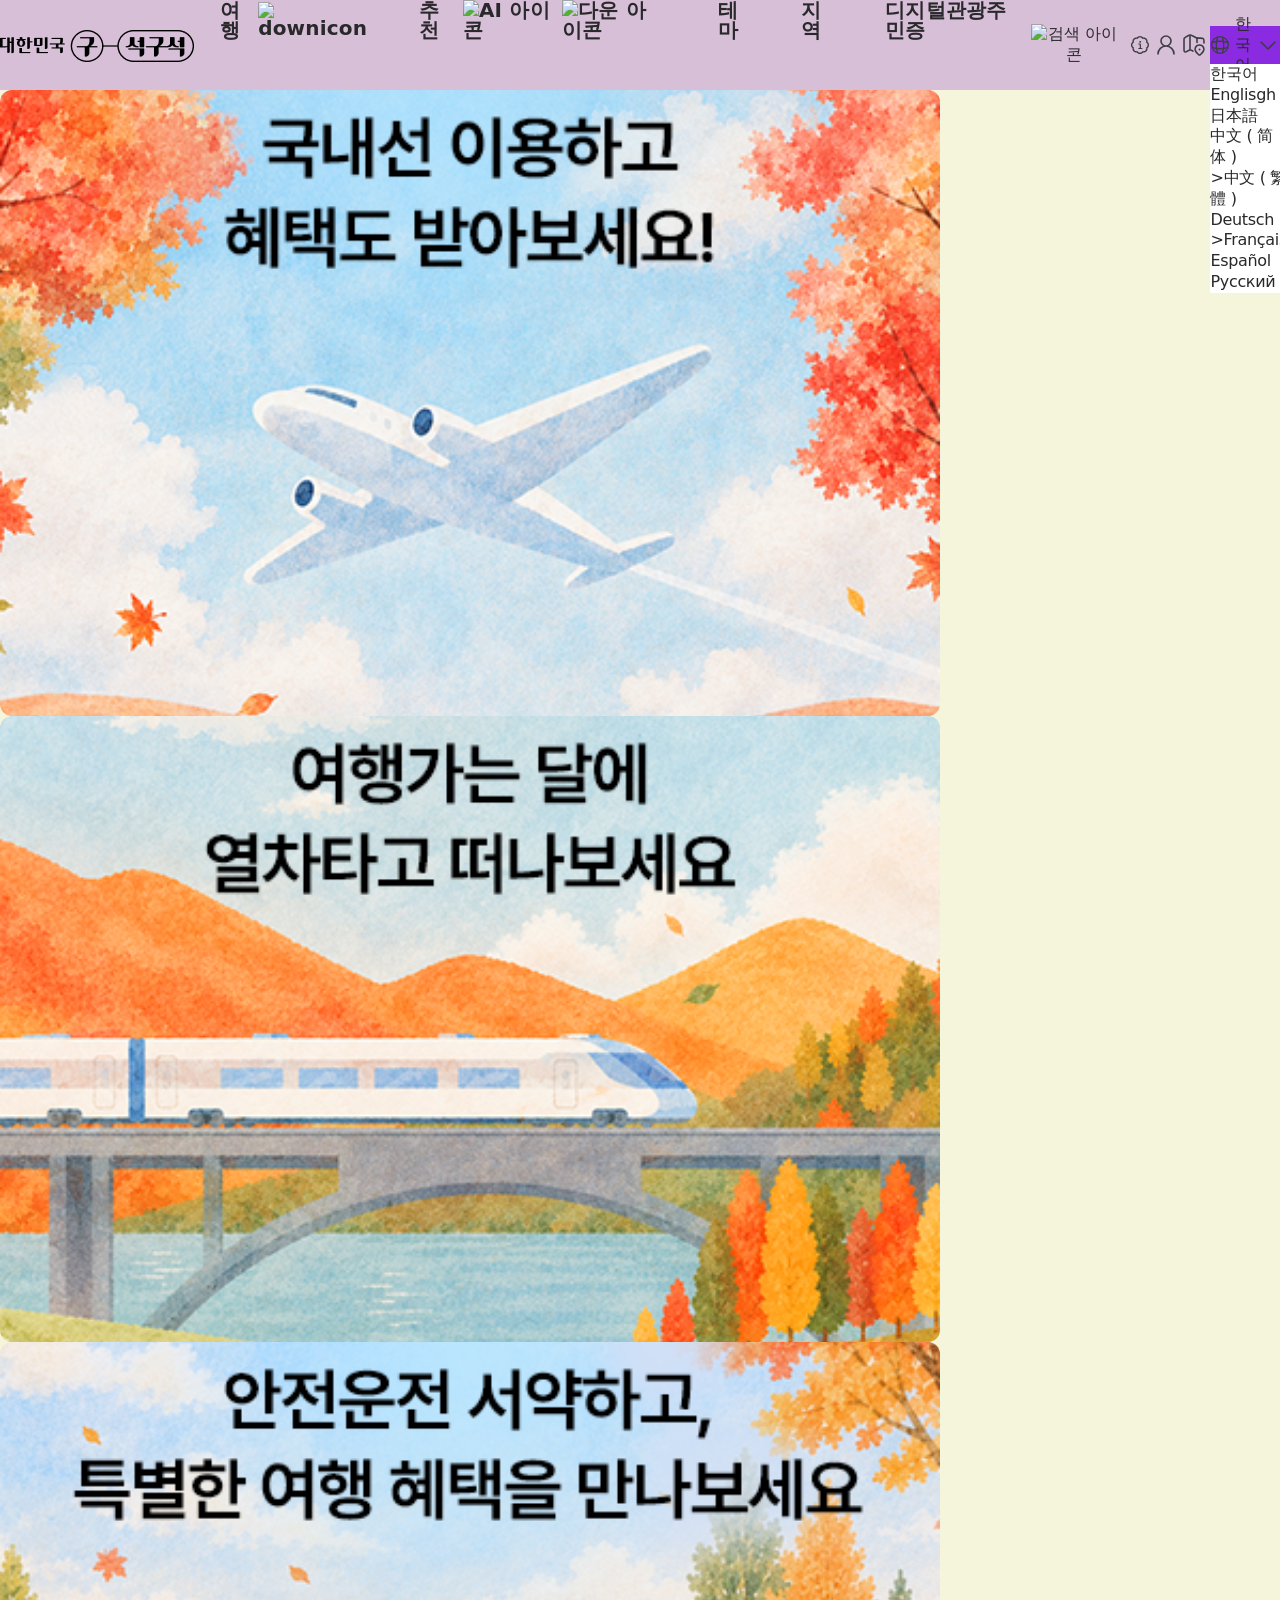
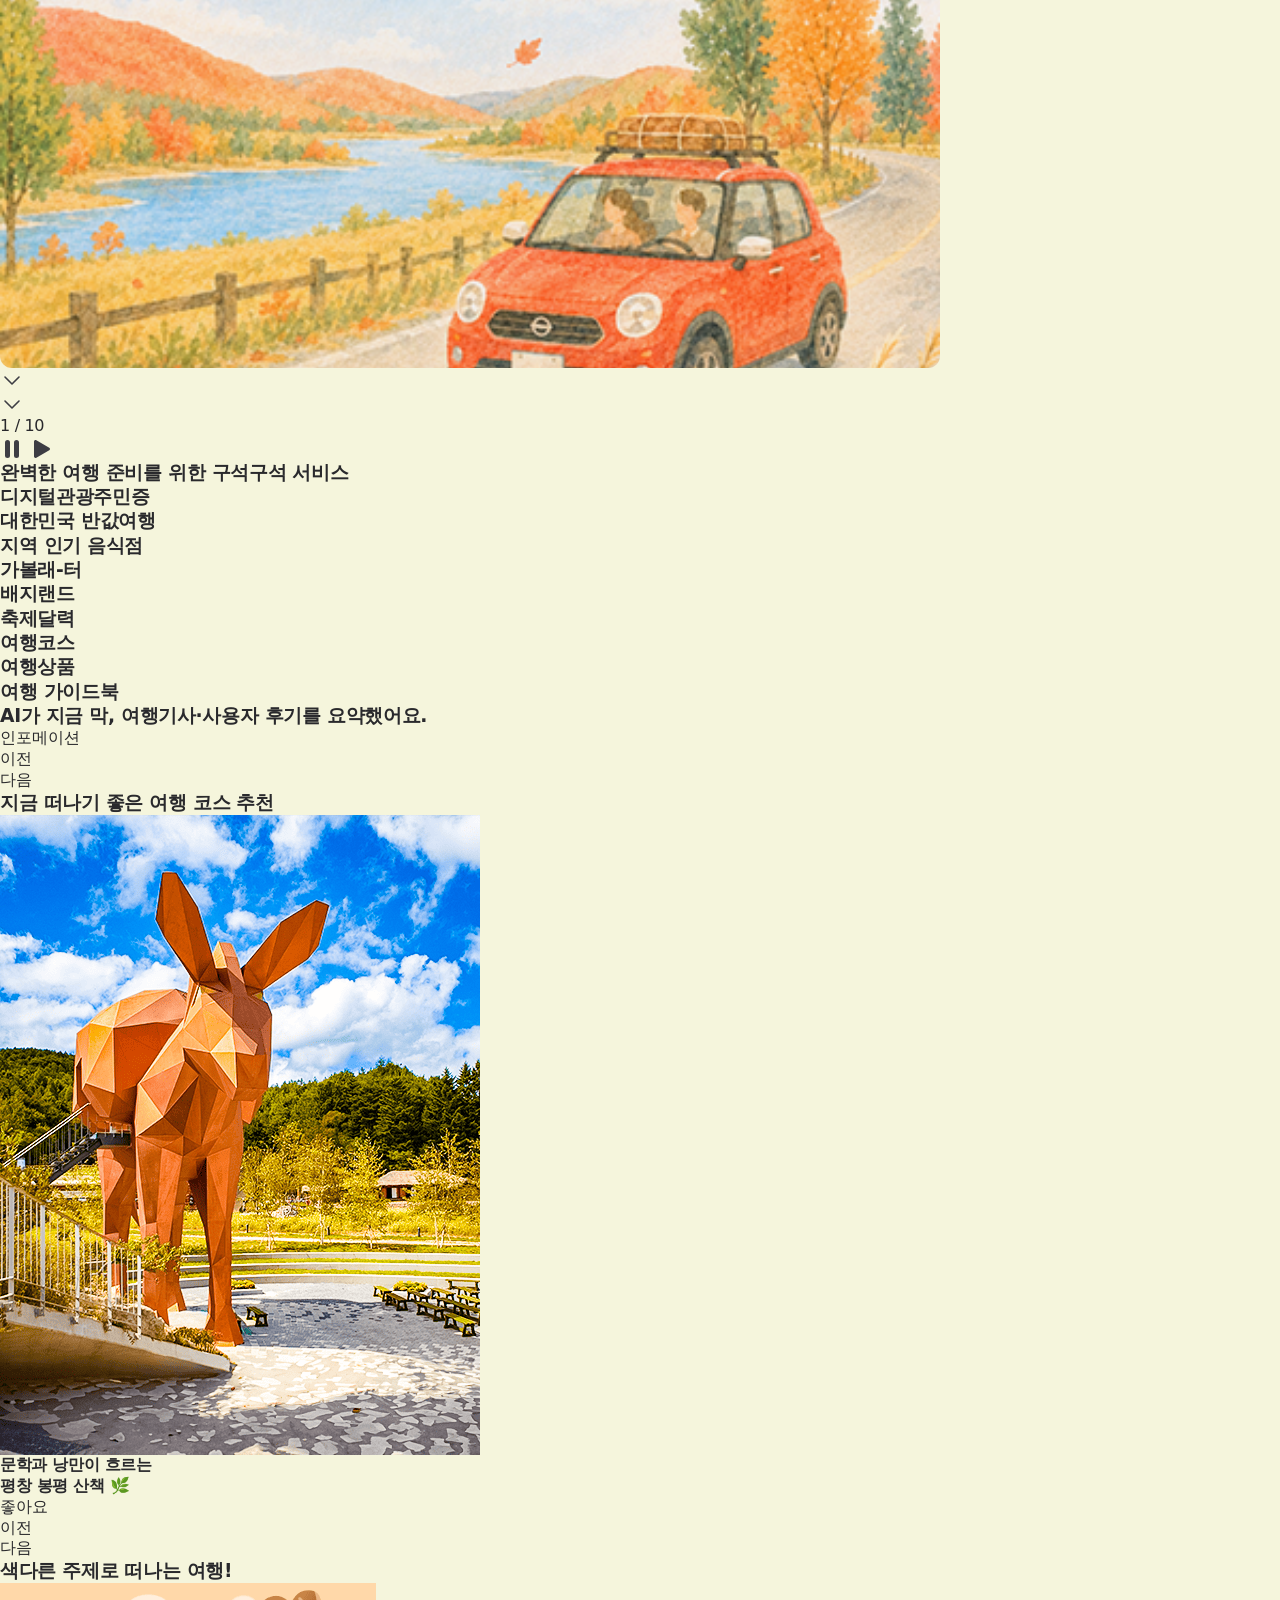
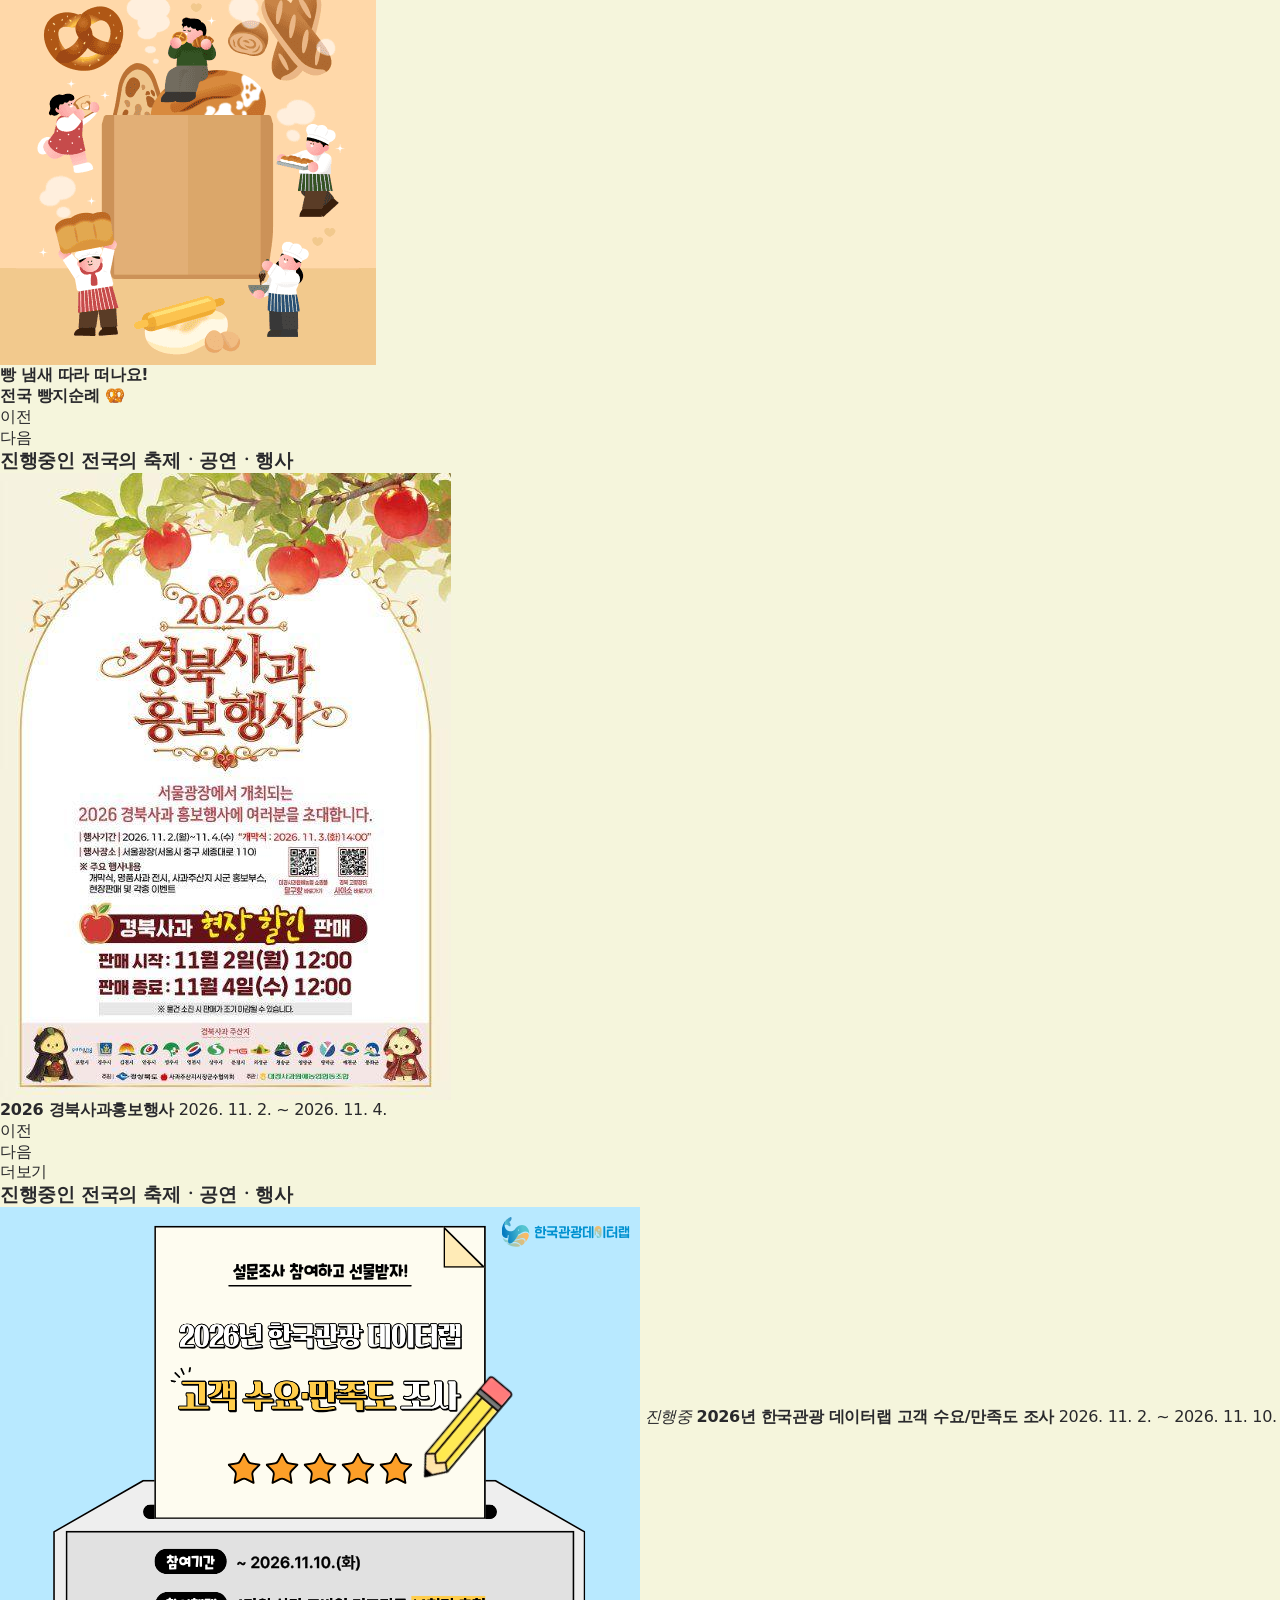
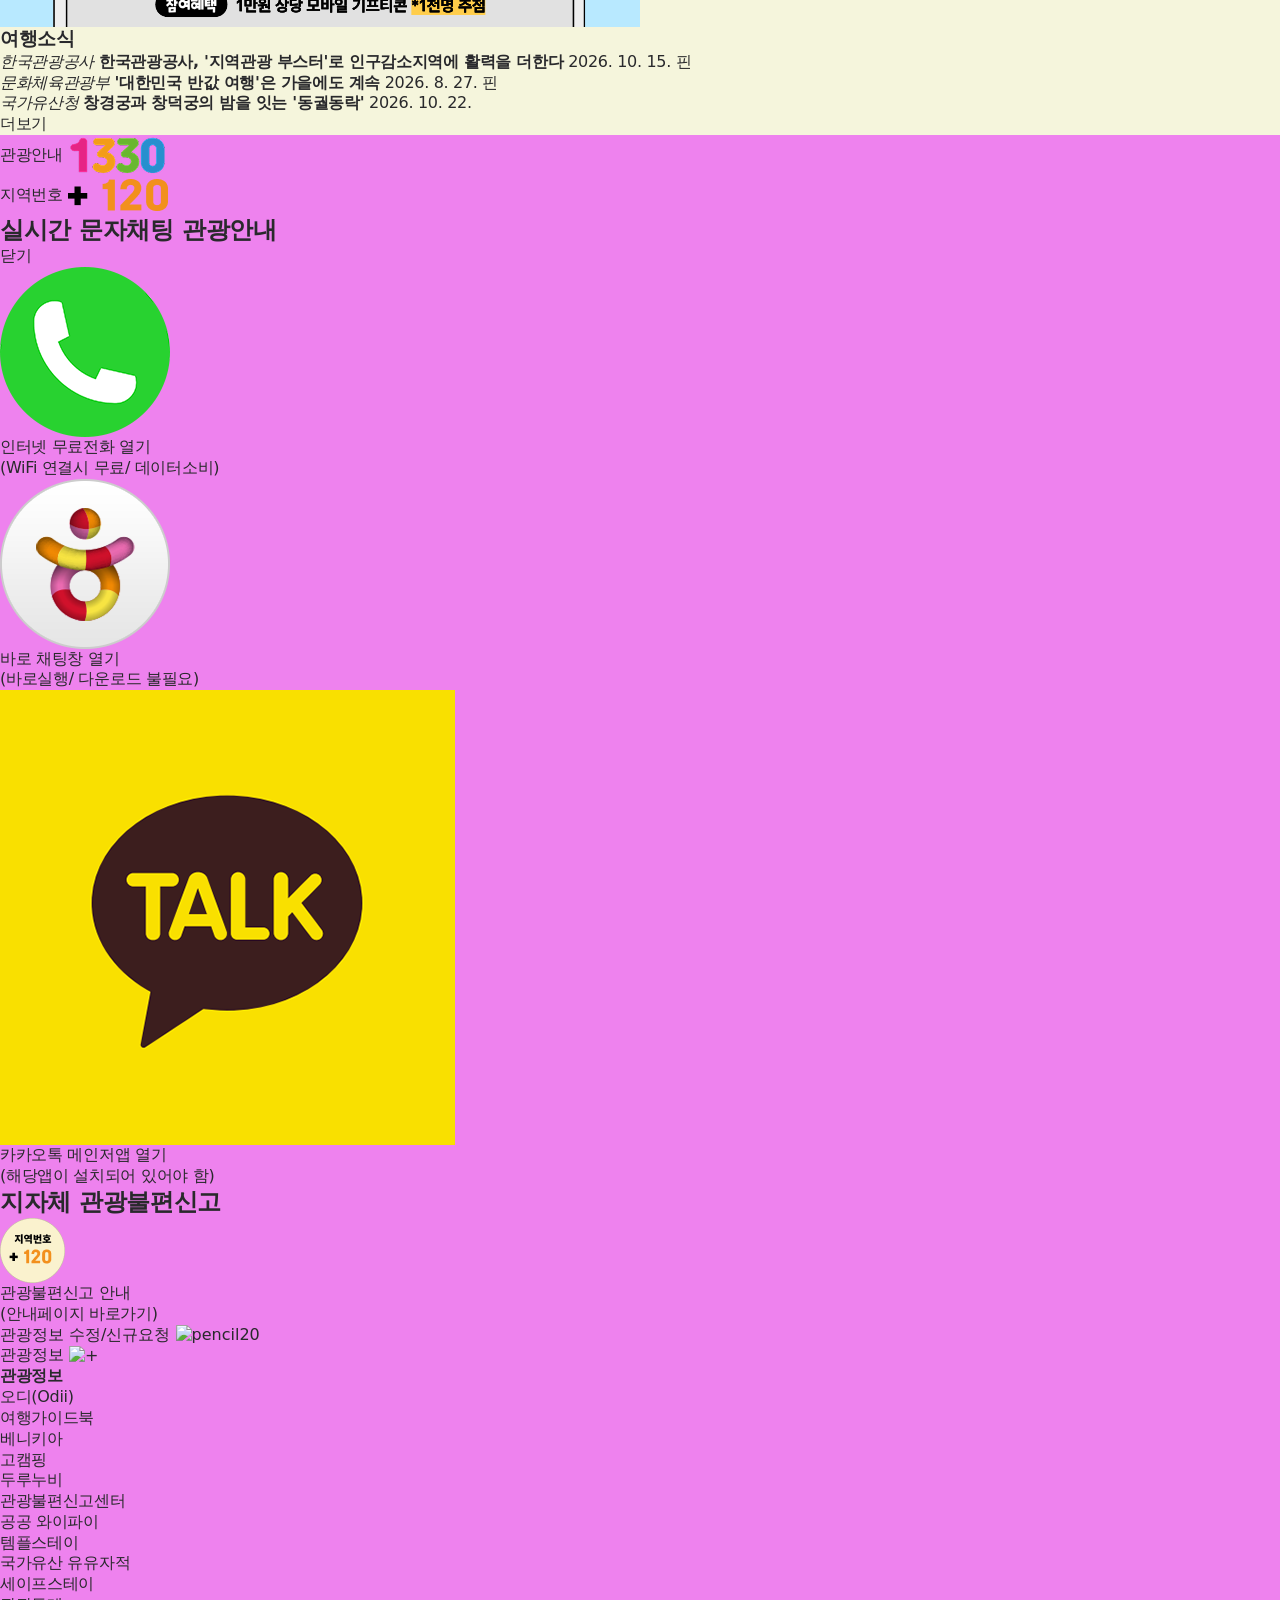
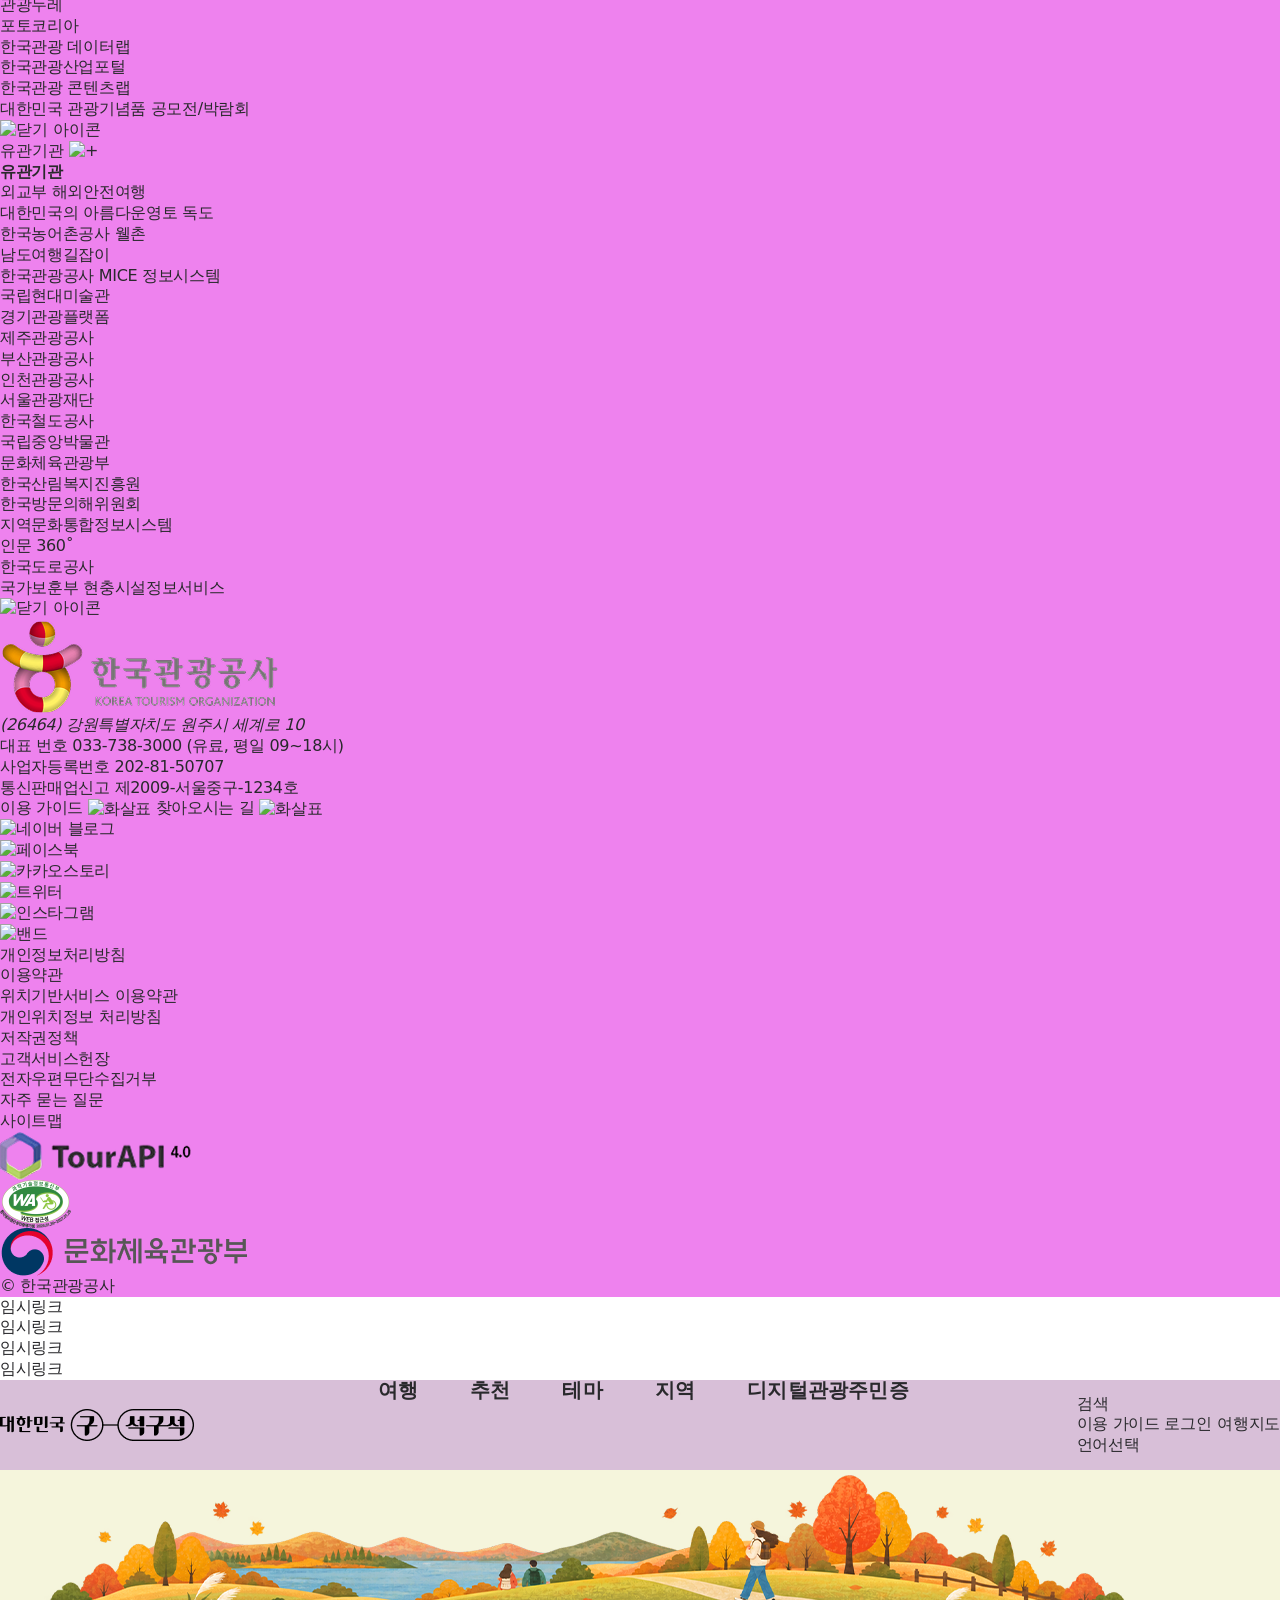
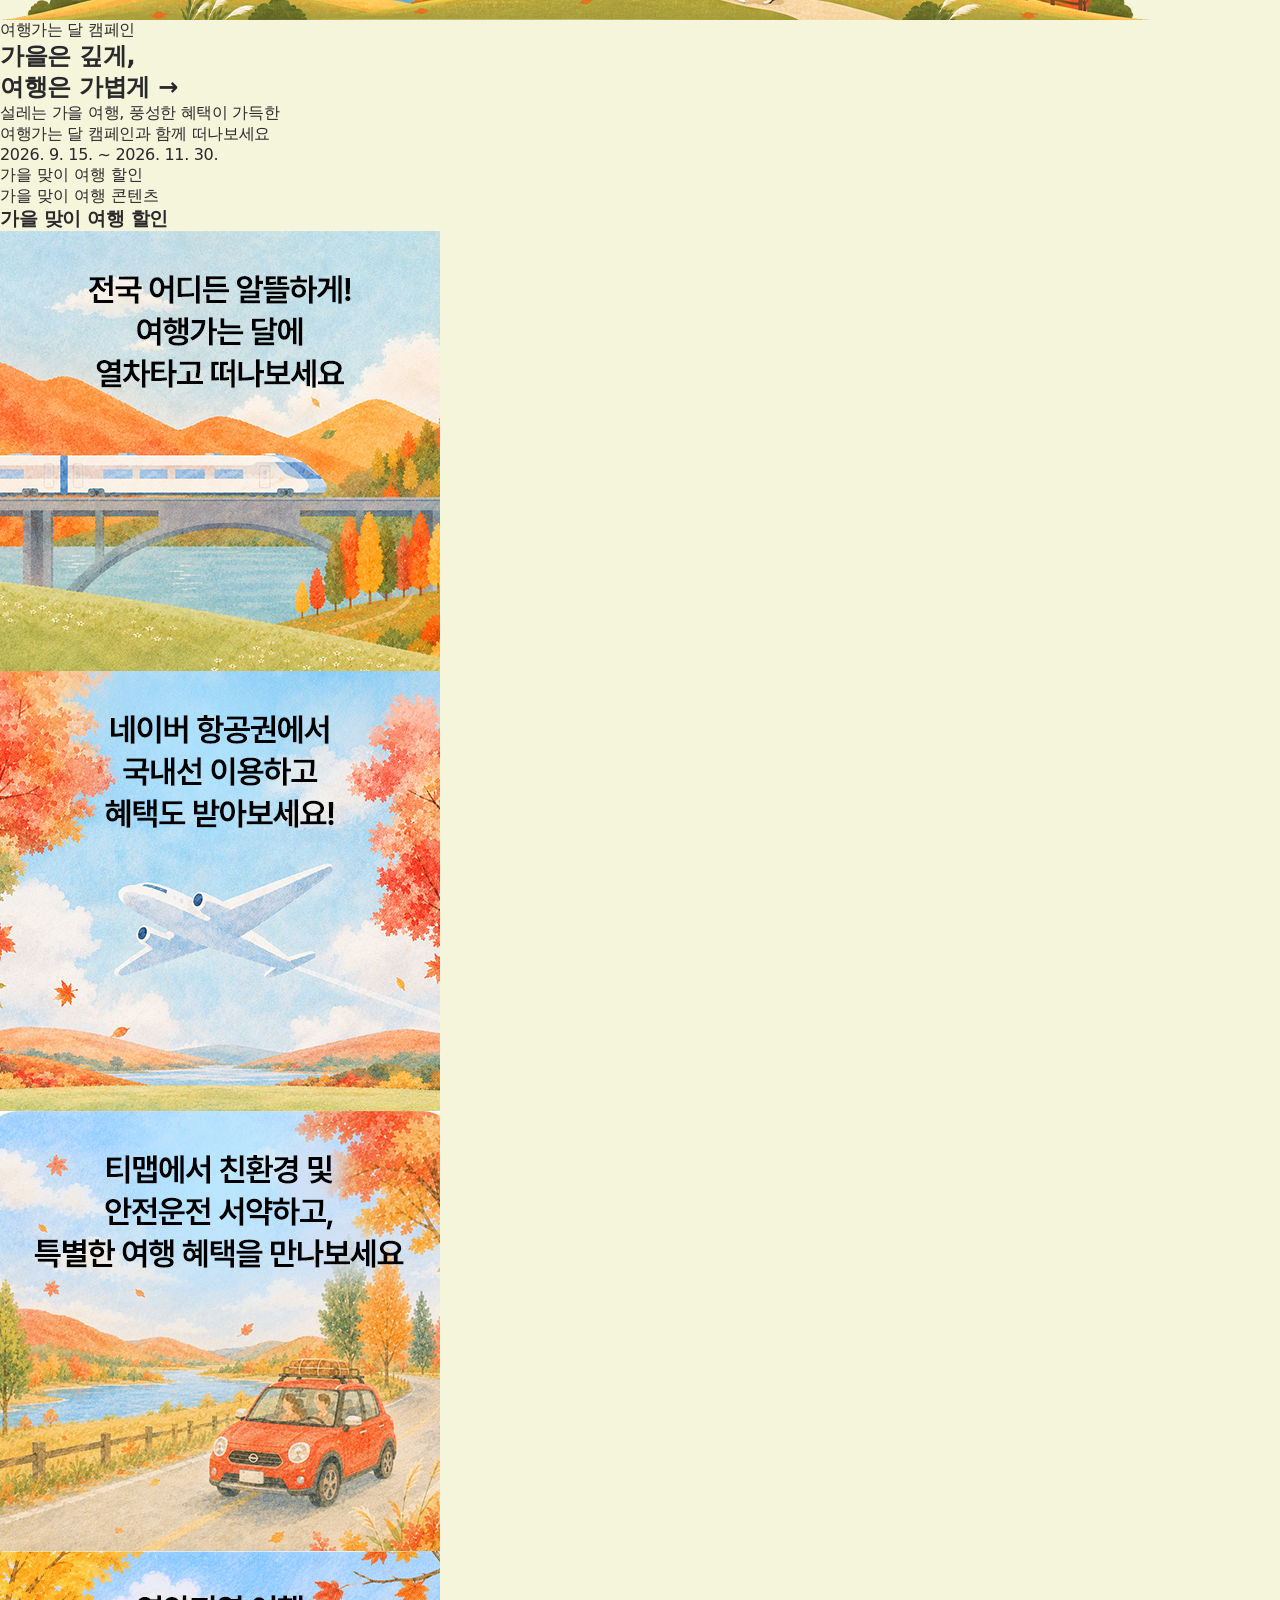
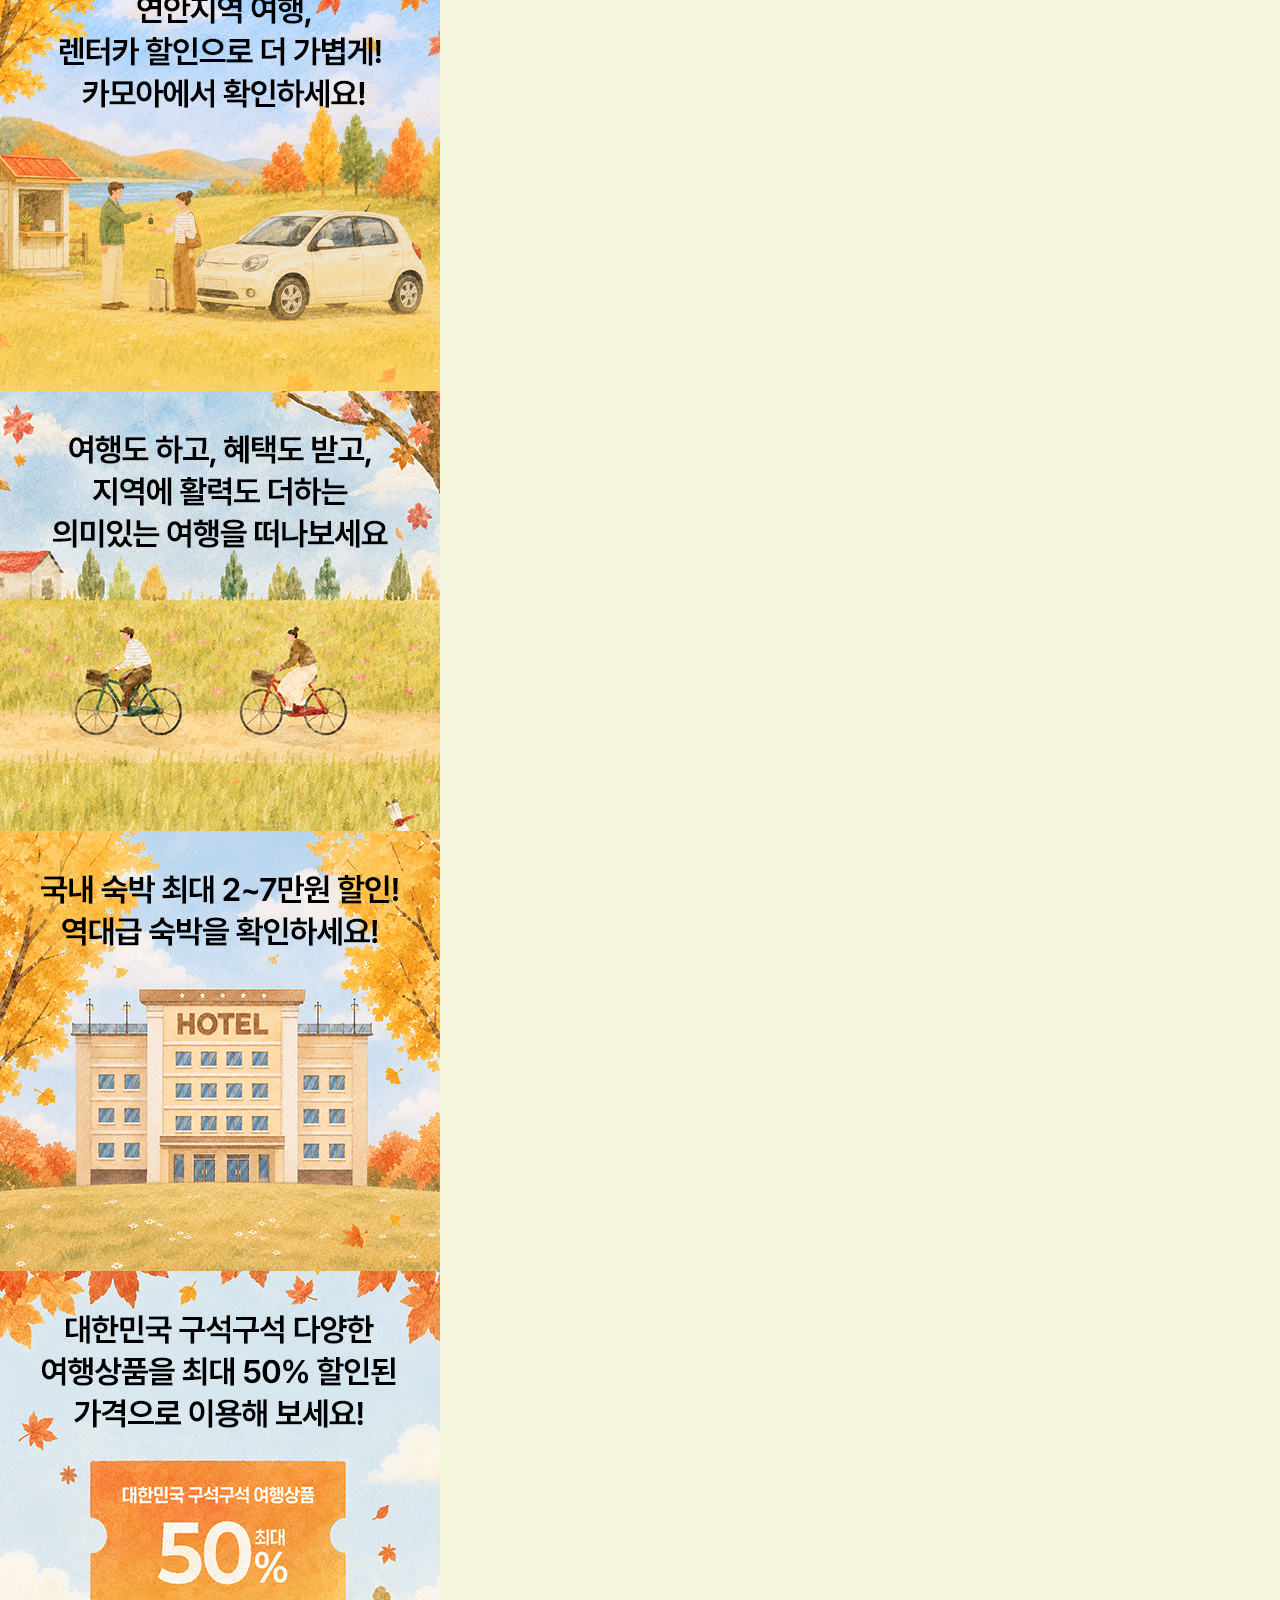
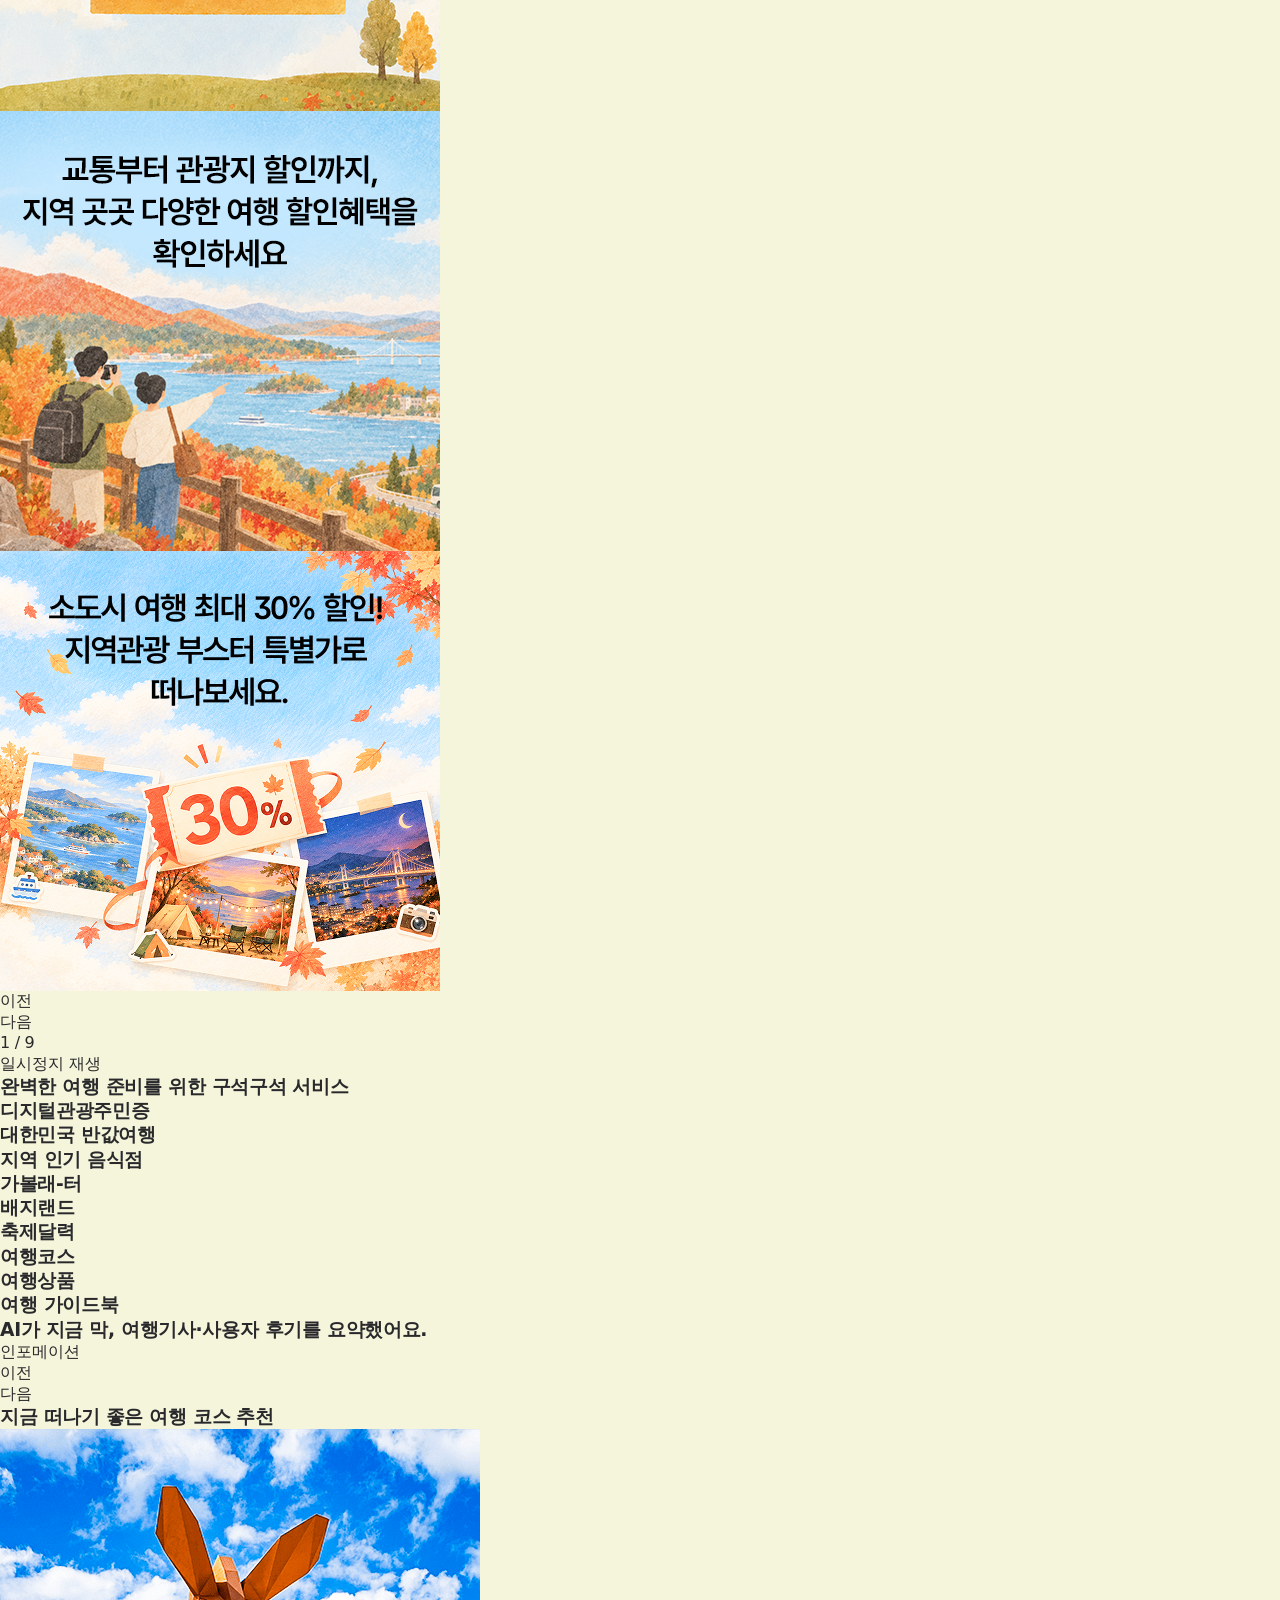
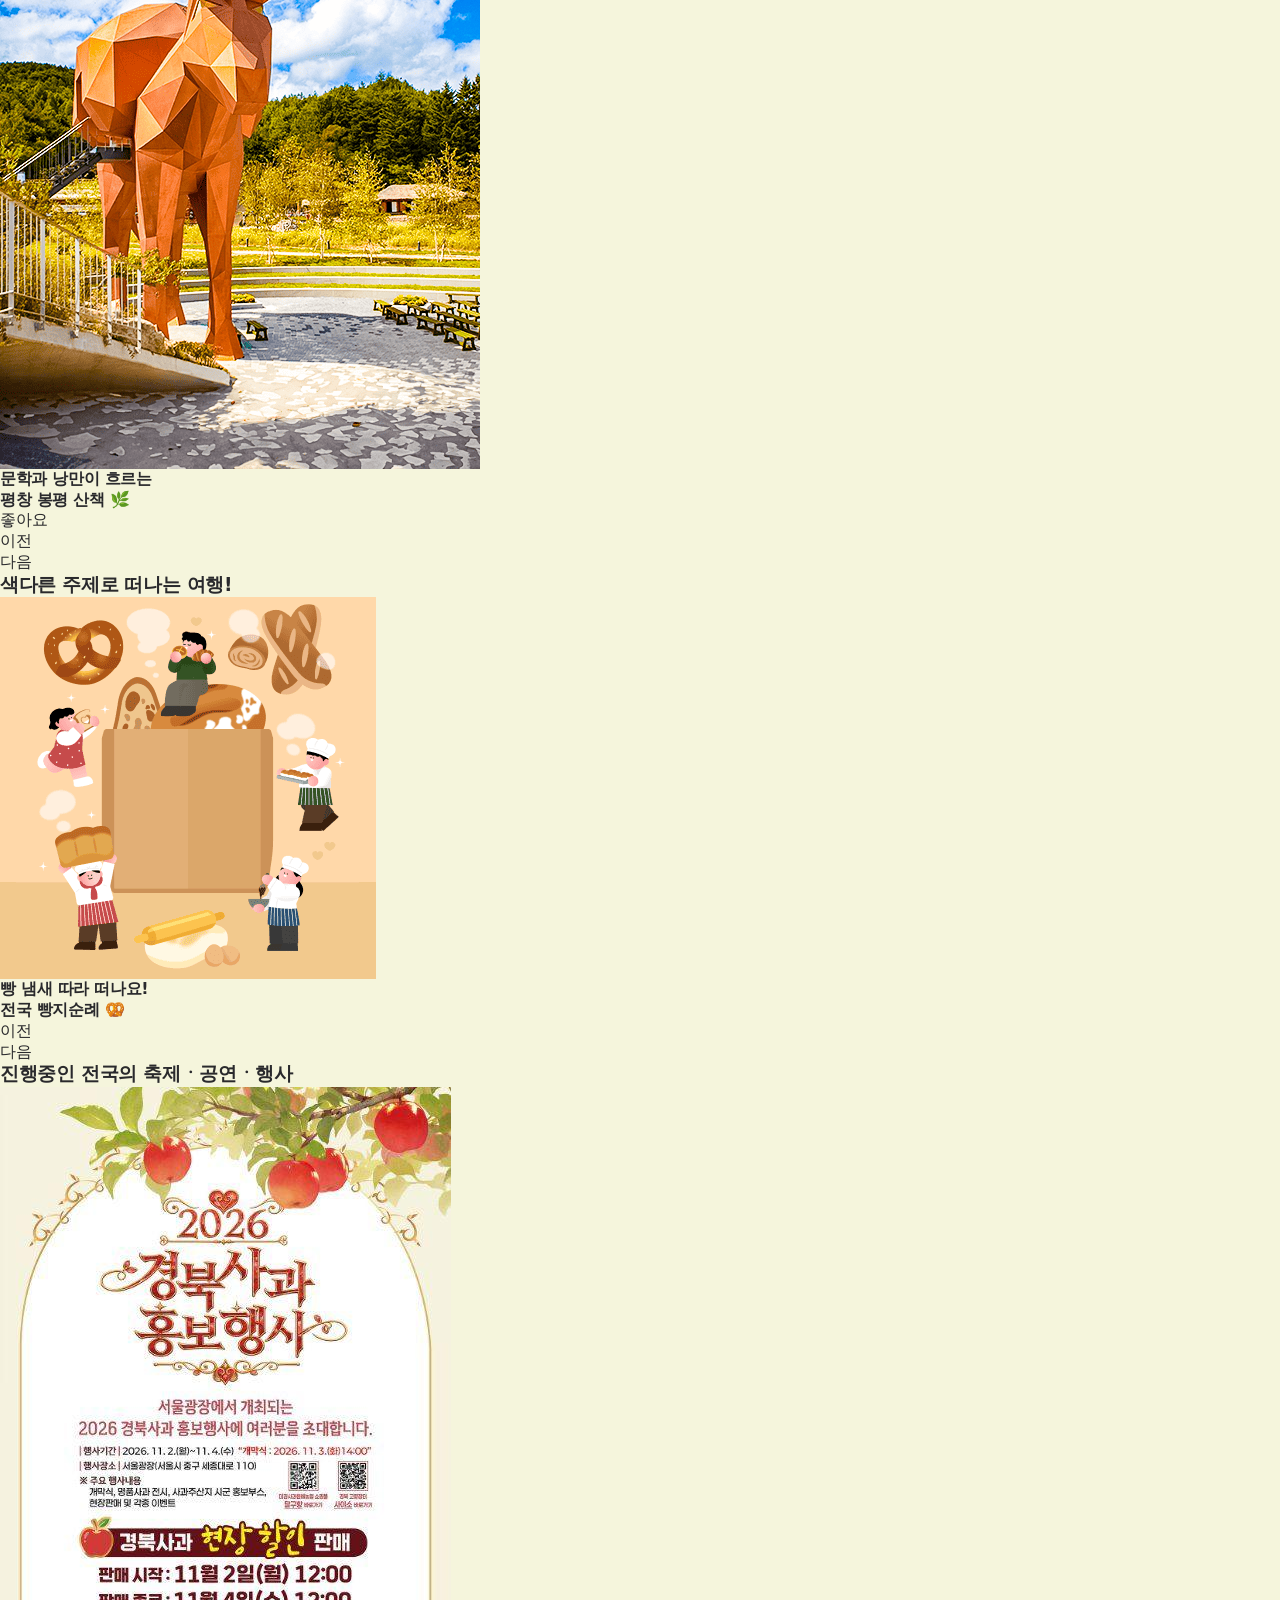
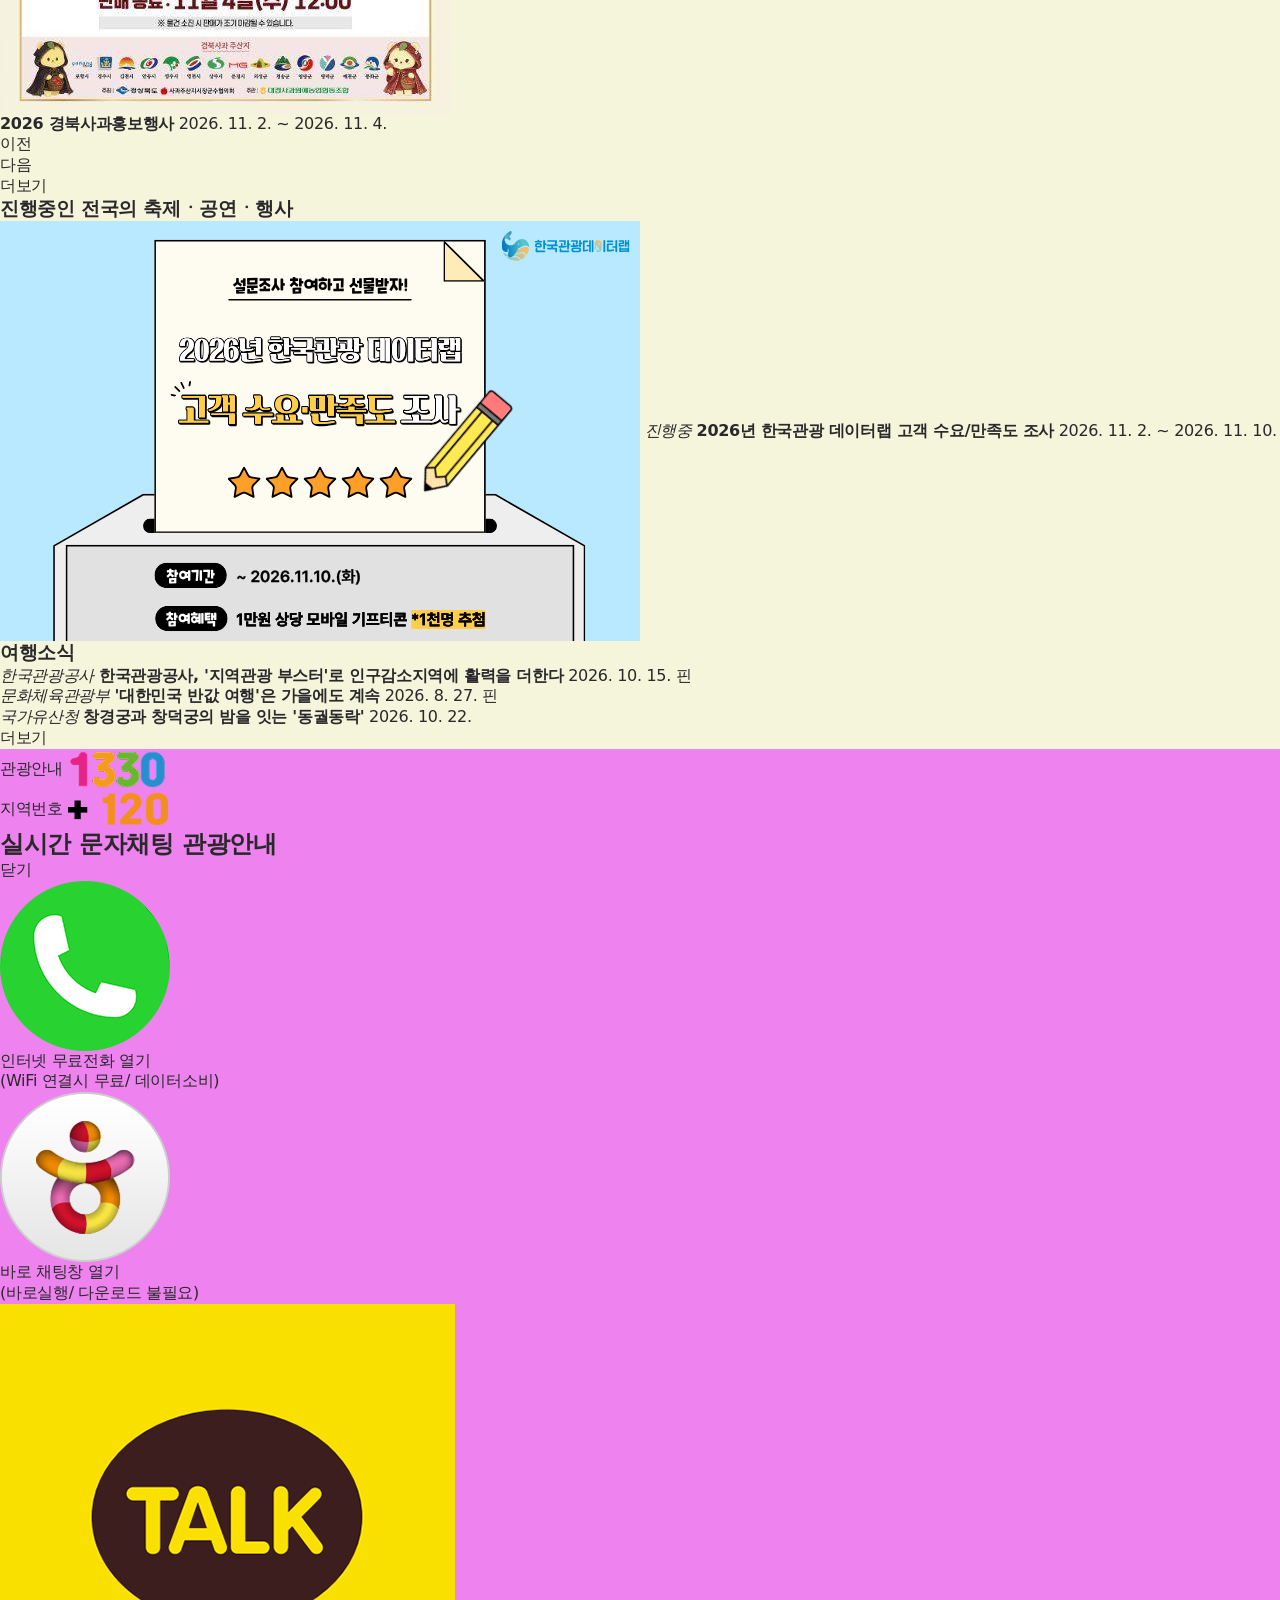
==== commit 33300cca: "클론코딩 hero 영역 진행 및 css 기초" ====
--- a/clone-exercise(1).html
+++ b/clone-exercise(1).html
@@ -1,4 +1,3 @@
-<<<<<<< HEAD
 <!doctype html>
 <html lang="ko">
   <head>
@@ -184,137 +183,93 @@
 
       <!-- main -->
       <main class="main">
-        <!-- 히어로 영역 -->
-        <section>
-          <!-- 히어로 영역 하단 이미지 -->
-          <div>
-            <img src="/assets/images/hero-bg.png" alt="히어로 배경" />
-          </div>
-          <!-- 히어로 콘텐츠 -->
-          <div>
-            <!-- 섹션 타이틀 -->
-            <div>
-              <div>여행가는 달 캠페인</div>
-              <h2>
+        <!-- 히어로 영역 (2026-11-20 원본 기준, docs/hero-reference.md 참고) -->
+        <section class="hero-sec">
+          <!-- swiper 라이브러리 사용예정, 클래스네임 바뀔수도 있음  -->
+          <div class="swiper sw-hero">
+            <!-- 카드 묶음: 이전 · 현재 · 다음 3장만 (원본은 10장) -->
+            <div class="swiper-wrapper">
+              <!-- 이전 카드 (일부만 보임) -->
+              <div class="swiper-slide">
+                <span class="hero-img">
+                  <img src="assets/images/hero_img_1_2.png" alt="" />
+                </span>
                 <a href="#">
-                  가을은 깊게, <br />
-                  여행은 가볍게
-                  <span>→</span>
+                  <strong>머물기만 해도 쉼이 되는 곳</strong>
+                  <em>해남에서 만나는 정원 속 여유</em>
+                  <span class="view">
+                    자세히 보기
+                    <img src="assets/svg/down.svg" alt="다운 아이콘" />
+                  </span>
                 </a>
-              </h2>
-              <p>
-                설레는 가을 여행, 풍성한 혜택이 가득한<br />
-                여행가는 달 캠페인과 함께 떠나보세요
-              </p>
-              <span>2026. 9. 15. ~ 2026. 11. 30.</span>
-              <div>
-                <button>
-                  <span>가을 맞이 여행 할인</span>
+              </div>
+
+              <!-- 현재 카드 (가운데) -->
+              <div class="swiper-slide">
+                <span class="hero-img">
+                  <img src="assets/images/hero_img_1_1.png" alt="" />
+                </span>
+                <a href="#">
+                  <strong>
+                    수능 스트레스를 날려버릴<br />
+                    전국 테마파크 &amp; 할인여행지 모음.zip
+                  </strong>
+                  <em>수험생 한정 할인 혜택&amp;선착순 선물까지!</em>
+                  <span class="view">
+                    자세히 보기
+                    <img src="assets/svg/down.svg" alt="다운 아이콘" />
+                  </span>
+                </a>
+              </div>
+
+              <!-- 다음 카드 (일부만 보임) -->
+              <div class="swiper-slide">
+                <span class="hero-img">
+                  <img src="assets/images/hero_img_1_3.png" alt="" />
+                </span>
+                <a href="#">
+                  <strong>방한 외국인 관광객 2,000만 명 돌파!</strong>
+                  <em>대한민국 관광이 새로운 역사를 썼습니다</em>
+                  <span class="view">
+                    자세히 보기
+                    <img src="assets/svg/down.svg" alt="다운 아이콘" />
+                  </span>
+                </a>
+              </div>
+            </div>
+
+            <!-- 이전 / 다음 버튼 -->
+            <div class="nav-btn">
+              <div class="swiper-button-prev">
+                <button class="swiper-button-prev" aria-label="이전 슬라이드">
+                  <img src="assets/svg/down.svg" alt="다운 아이콘" />
                 </button>
-                <div>
-                  <button>
-                    <span>가을 맞이 여행 콘텐츠</span>
-                  </button>
-                </div>
-              </div>
-            </div>
-            <!-- 이미지 슬라이드 -->
-            <div>
-              <!-- blind 가을 맞이 여행 콘텐츠 -->
-              <h3>가을 맞이 여행 할인</h3>
-              <div>
-                <!-- swiper 슬라이드 -->
-                <div>
-                  <div>
-                    <a href="#">
-                      <img
-                        src="/assets/images/hero_img_1_1.png"
-                        alt="전국 어디든 알뜰하게! 여행가는 달에 열차타고 떠나보세요"
-                      />
-                    </a>
-                  </div>
-                  <div>
-                    <a href="#">
-                      <img
-                        src="/assets/images/hero_img_1_2.png"
-                        alt="네이버 항공권에서 국내선 이용하고 혜택도 받아보세요!"
-                      />
-                    </a>
-                  </div>
-                  <div>
-                    <a href="#">
-                      <img
-                        src="/assets/images/hero_img_1_3.png"
-                        alt="티맵에서 친환경 및 안전운전 서약하고, 특별한 여행 혜택을 만나보세요"
-                      />
-                    </a>
-                  </div>
-                  <div>
-                    <a href="#">
-                      <img
-                        src="/assets/images/hero_img_1_4.png"
-                        alt="연안지역 여행, 렌터카 할인으로 더 가볍게! 카모아에서 확인하세요!"
-                      />
-                    </a>
-                  </div>
-                  <div>
-                    <a href="#">
-                      <img
-                        src="/assets/images/hero_img_1_5.png"
-                        alt="여행도 하고, 혜택도 받고, 지역에 활력도 더하는 의미있는 여행을 떠나보세요"
-                      />
-                    </a>
-                  </div>
-                  <div>
-                    <a href="#">
-                      <img
-                        src="/assets/images/hero_img_1_6.png"
-                        alt="국내 숙박 최대 2~7만원 할인! 역대급 숙박을 확인하세요!"
-                      />
-                    </a>
-                  </div>
-                  <div>
-                    <a href="#">
-                      <img
-                        src="/assets/images/hero_img_1_7.png"
-                        alt="대한민국 구석구석 다양한 여행상품을 최대 50% 할인된 가격으로 이용해 보세요!"
-                      />
-                    </a>
-                  </div>
-                  <div>
-                    <a href="#">
-                      <img
-                        src="/assets/images/hero_img_1_8.png"
-                        alt="교통부터 관광지 할인까지, 지역 곳곳 다양한 여행 할인혜택을 확인하세요"
-                      />
-                    </a>
-                  </div>
-                  <div>
-                    <a href="#">
-                      <img
-                        src="/assets/images/hero_img_1_9.png"
-                        alt="소도시 여행 최대 30% 할인! 지역관광 부스터 특별가로 떠나보세요."
-                      />
-                    </a>
-                  </div>
-                </div>
-                <!-- pagination -->
-                <div>
-                  <!-- 이전 버튼 -->
-                  <div>
-                    <button>이전</button>
-                  </div>
-                  <!-- 다음 버튼 -->
-                  <div>
-                    <button>다음</button>
-                  </div>
-                  <!-- 페이지 -->
-                  <div>1 / 9</div>
-                  <button>
-                    <span>일시정지</span>
-                    <span>재생</span>
-                  </button>
-                </div>
+              </div>
+              <div class="swiper-button-next">
+                <button class="swiper-button-next" aria-label="다음 슬라이드">
+                  <img src="assets/svg/down.svg" alt="다운 아이콘" />
+                </button>
+              </div>
+            </div>
+
+            <!-- 페이지 표시 + 일시정지 -->
+            <div class="page-btn">
+              <div class="swiper-pagination swiper-pagination-fraction">
+                <span class="swiper-pagination-current">1</span> /
+                <span class="swiper-pagination-total">10</span>
+              </div>
+              <div class="rolling">
+                <button class="icon-pg-play" aria-label="일시정지">
+                  <span class="stop">
+                    <img
+                      src="assets/svg/guide_stop24.svg"
+                      alt="일시정지 아이콘"
+                    />
+                  </span>
+                  <span class="play">
+                    <img src="assets/svg/guide_play24.svg" alt="재생 아이콘" />
+                  </span>
+                </button>
               </div>
             </div>
           </div>
@@ -988,7 +943,6 @@
   <li><a href="#">임시링크</a></li>
   <li><a href="#">임시링크</a></li>
 </ul>
-=======
 <!doctype html>
 <html lang="ko">
   <head>
@@ -1906,4 +1860,3 @@
   <li><a href="#">임시링크</a></li>
   <li><a href="#">임시링크</a></li>
 </ul>
->>>>>>> 25ac648e2606fe5582facd05d45cc1ffe05c8909
--- a/clone-exercise.css
+++ b/clone-exercise.css
@@ -71,6 +71,7 @@
   width: 100%;
 }
 
+/* header styling start */
 .header {
   position: relative;
   width: 100%;
@@ -136,11 +137,17 @@
   font-size: 20px;
   font-weight: 600;
   letter-spacing: 0.01em;
-  line-height: 4.5;
+  line-height: 1;
 }
 
 .depth2-wrap {
   display: none;
+  position: relative;
+  top: 100%;
+  left: 0;
+  width: 100%;
+  background-color: #b4b4b4;
+  z-index: 1;
 }
 
 .header-utils {
@@ -177,12 +184,35 @@
   top: 38px;
   background-color: #fff;
 }
+/* header styling end */
+
+/* main styling start */
 .main {
   width: 100%;
   background-color: beige;
 }
-
+.sw-hero .swiper-slide {
+  position: relative;
+  width: 940px;
+  height: 626px;
+  border-radius: 12px;
+  overflow: hidden;
+}
+.hero-img {
+  display: block;
+  width: 100%;
+  height: 100%;
+}
+.hero-img img {
+  width: 100%;
+  height: 100%;
+  object-fit: cover;
+}
+/* main styling end */
+
+/* footer styling start */
 .footer {
   width: 100%;
   background-color: violet;
 }
+/* footer styling end */
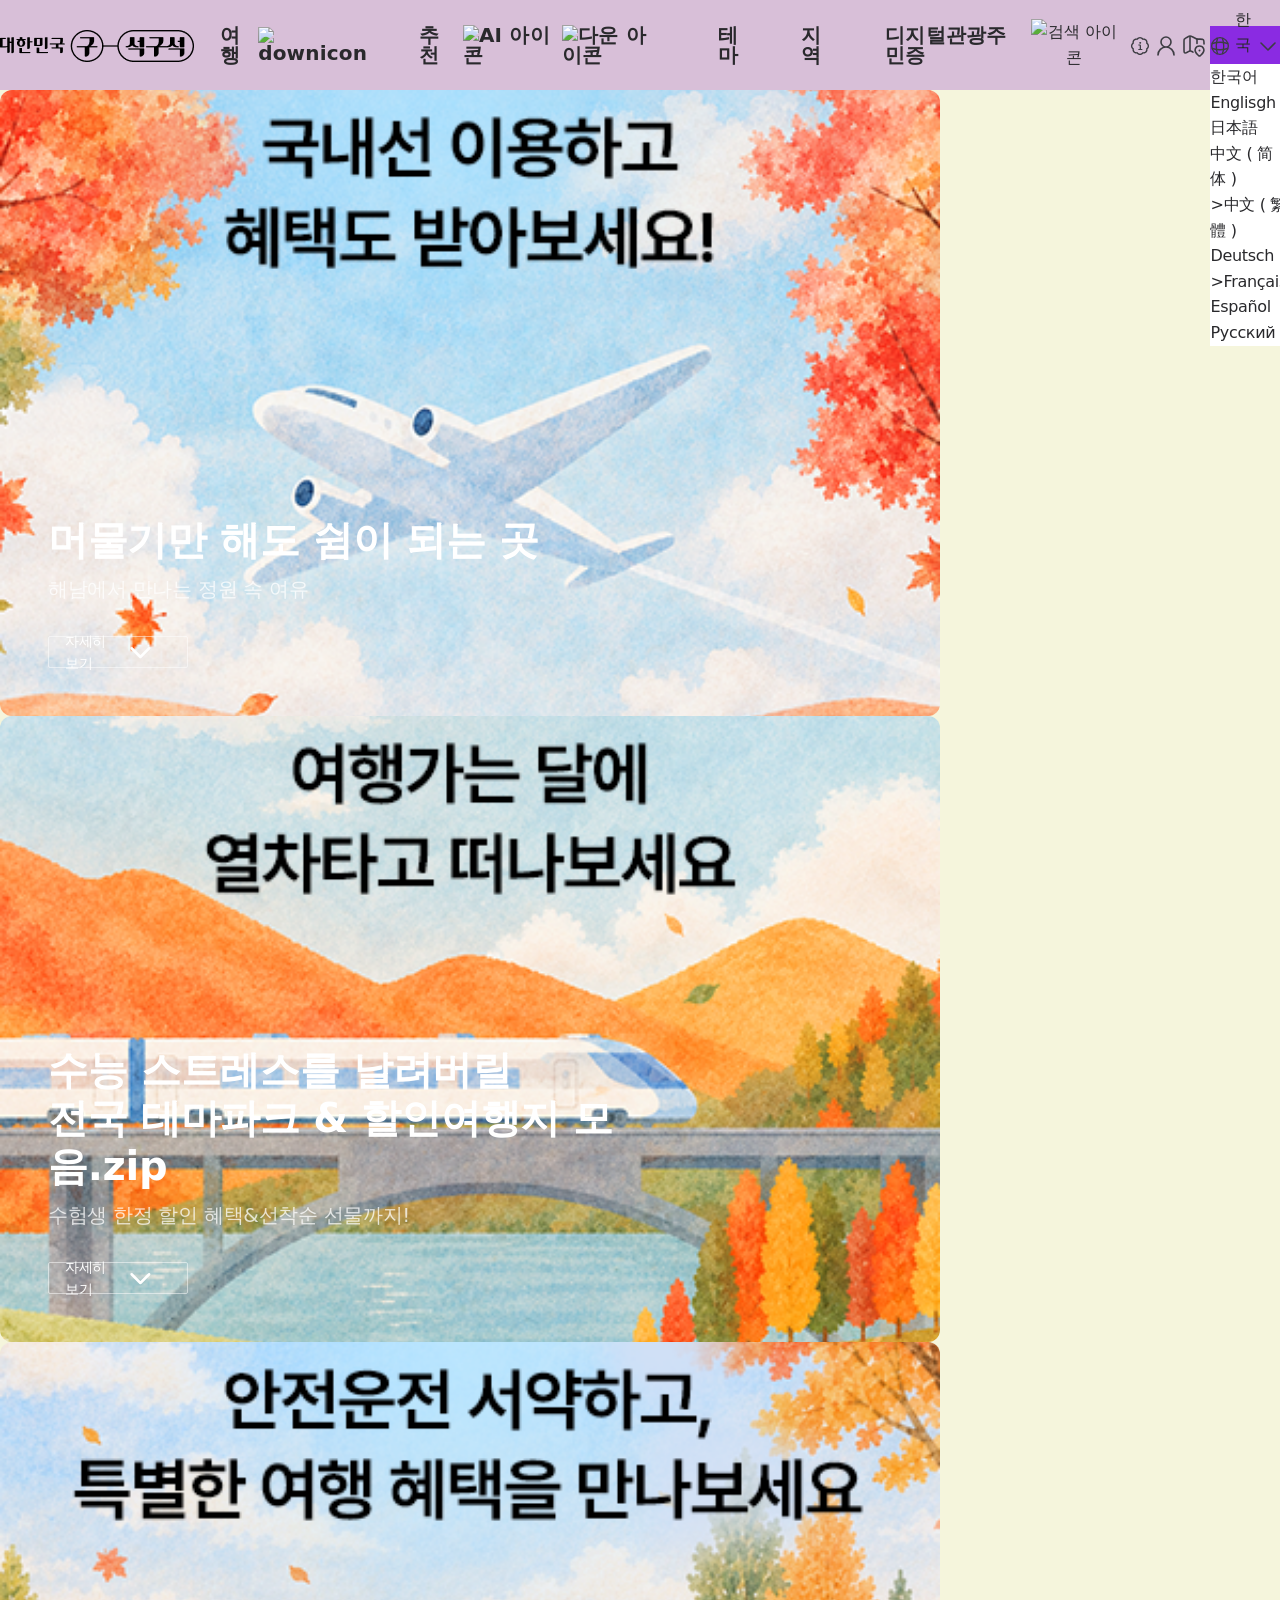
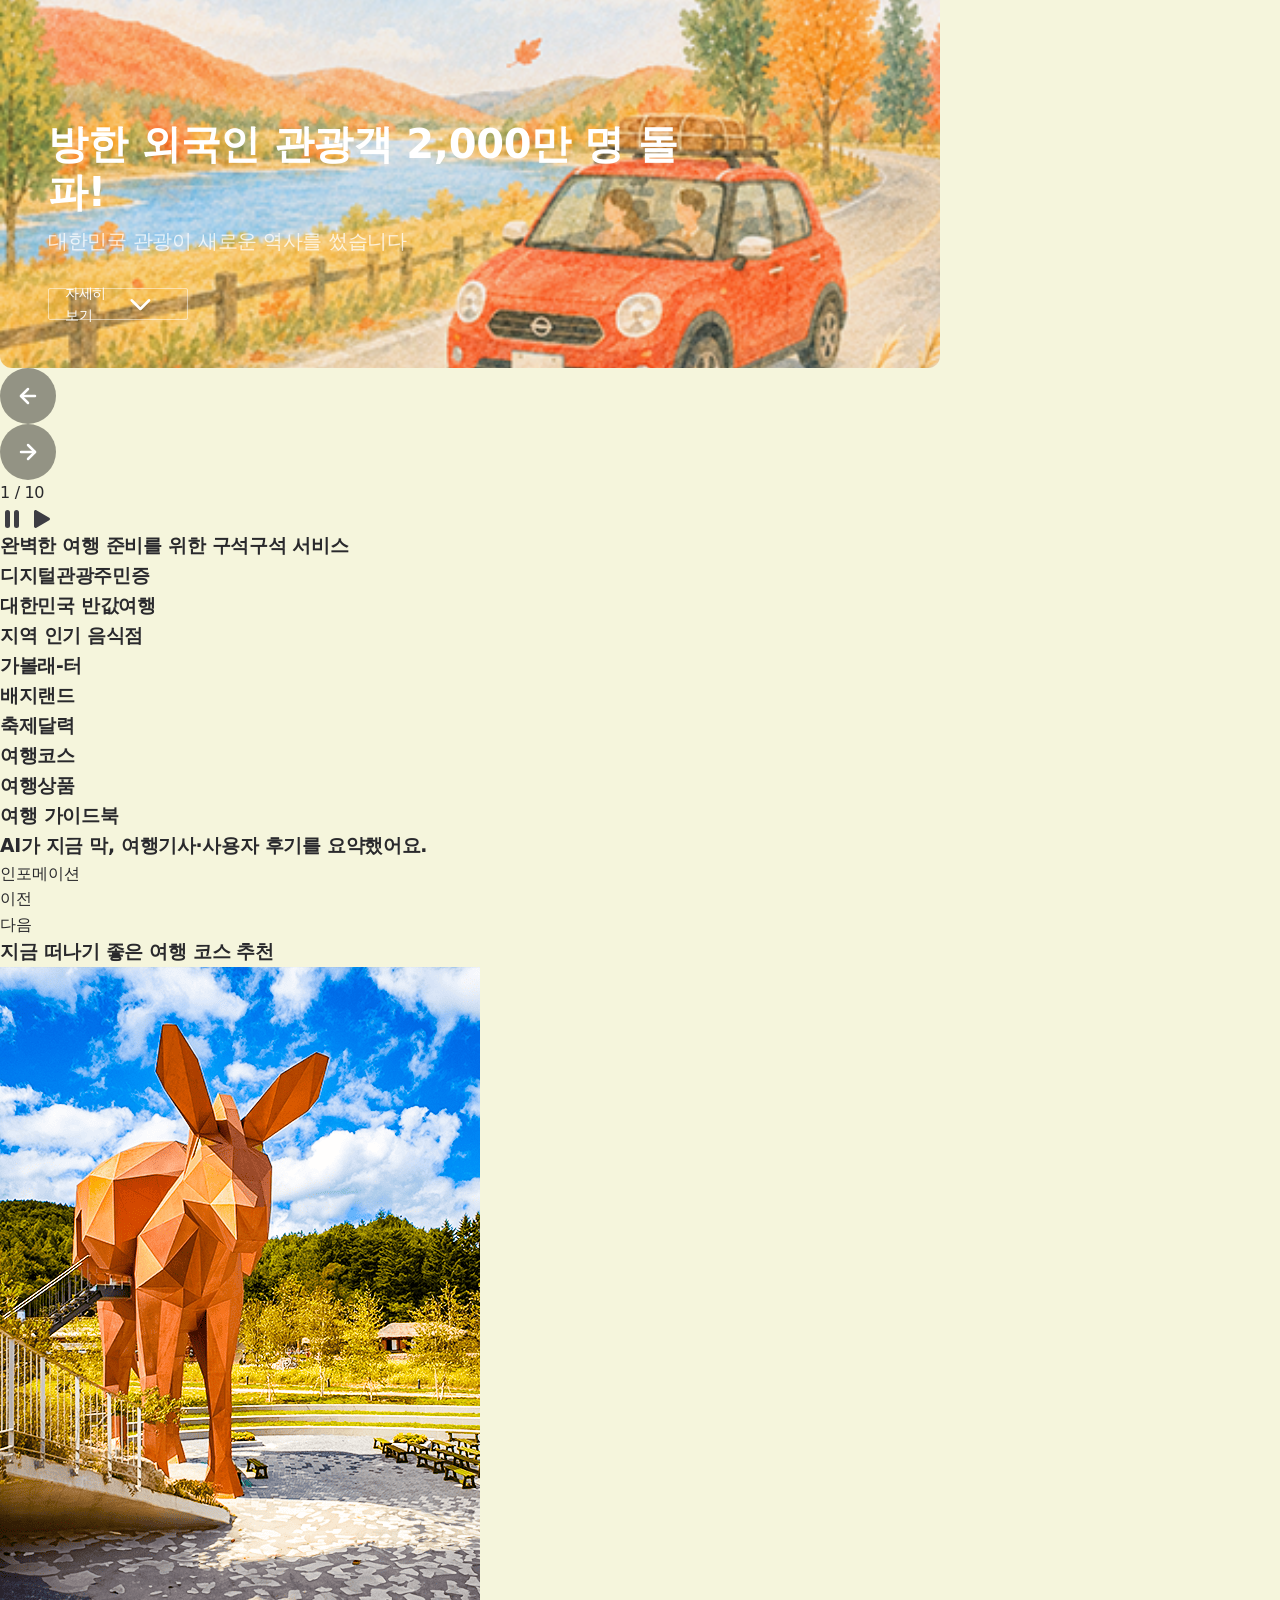
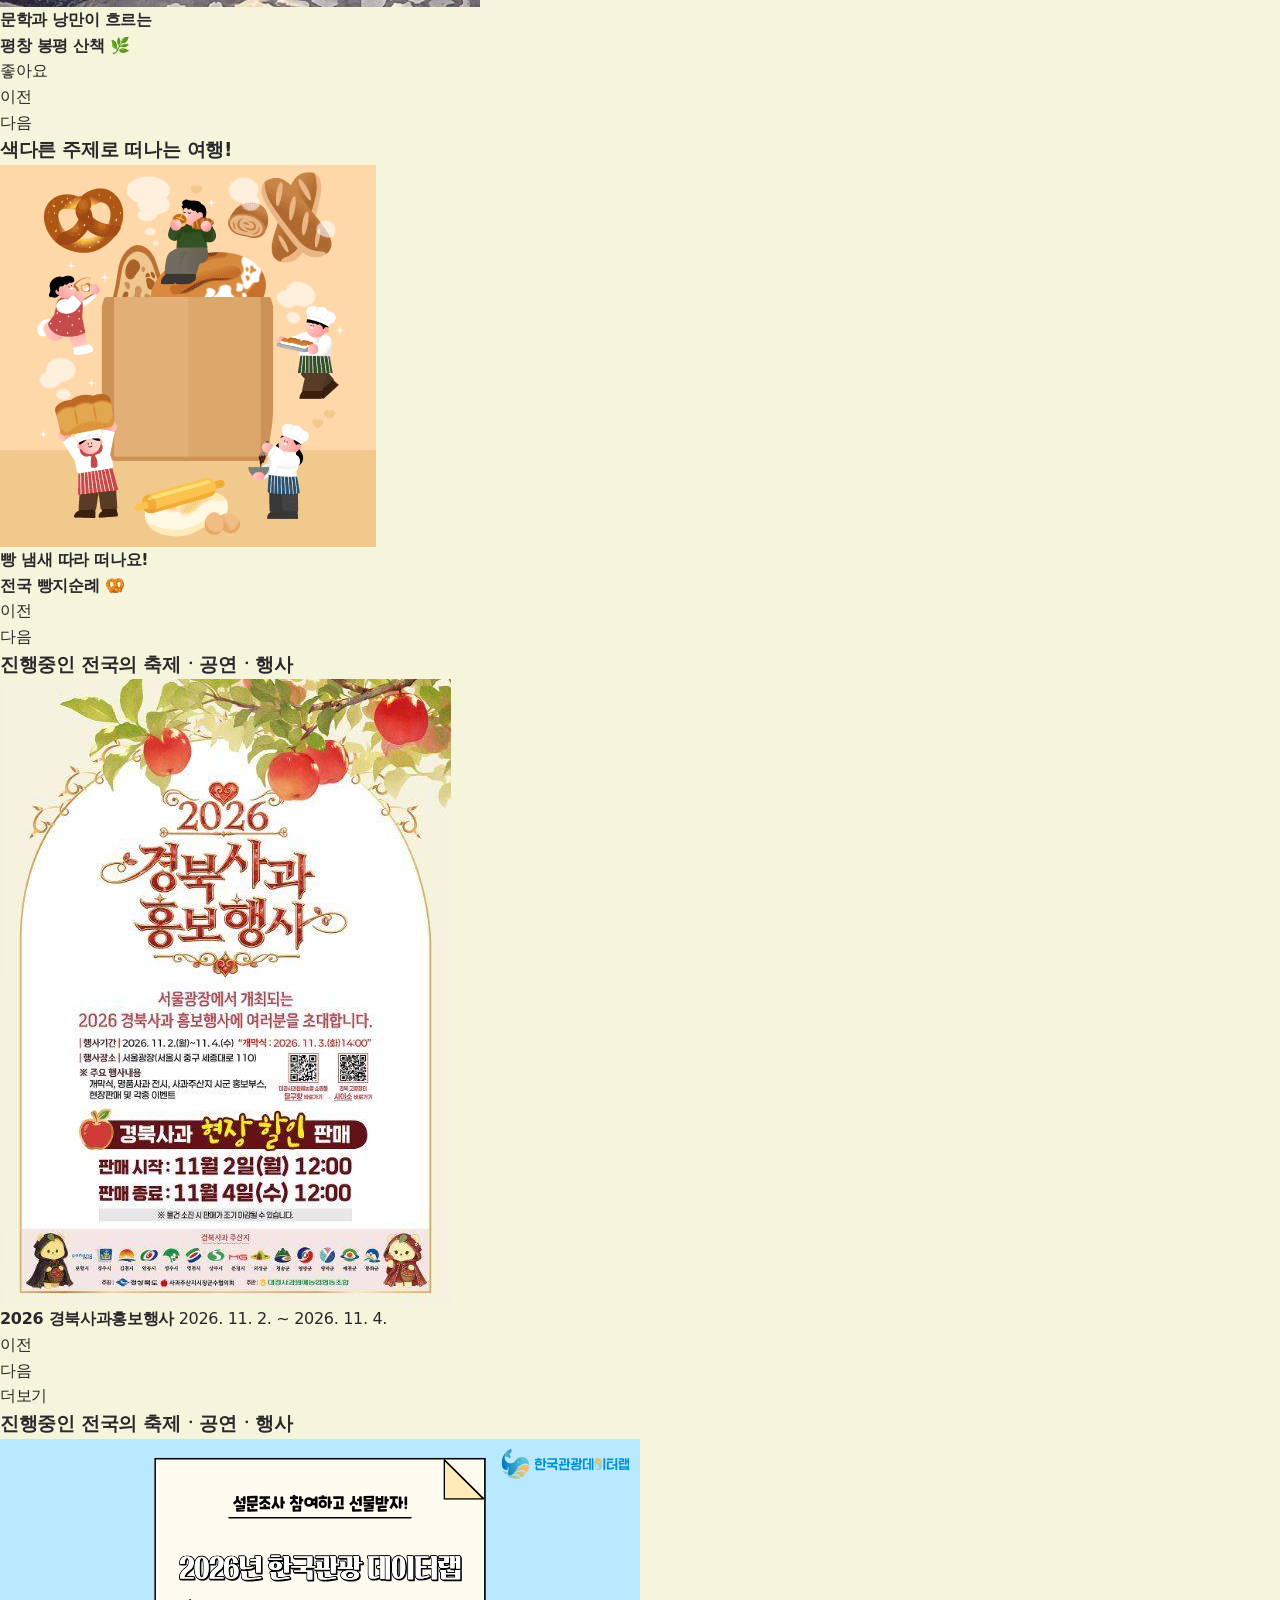
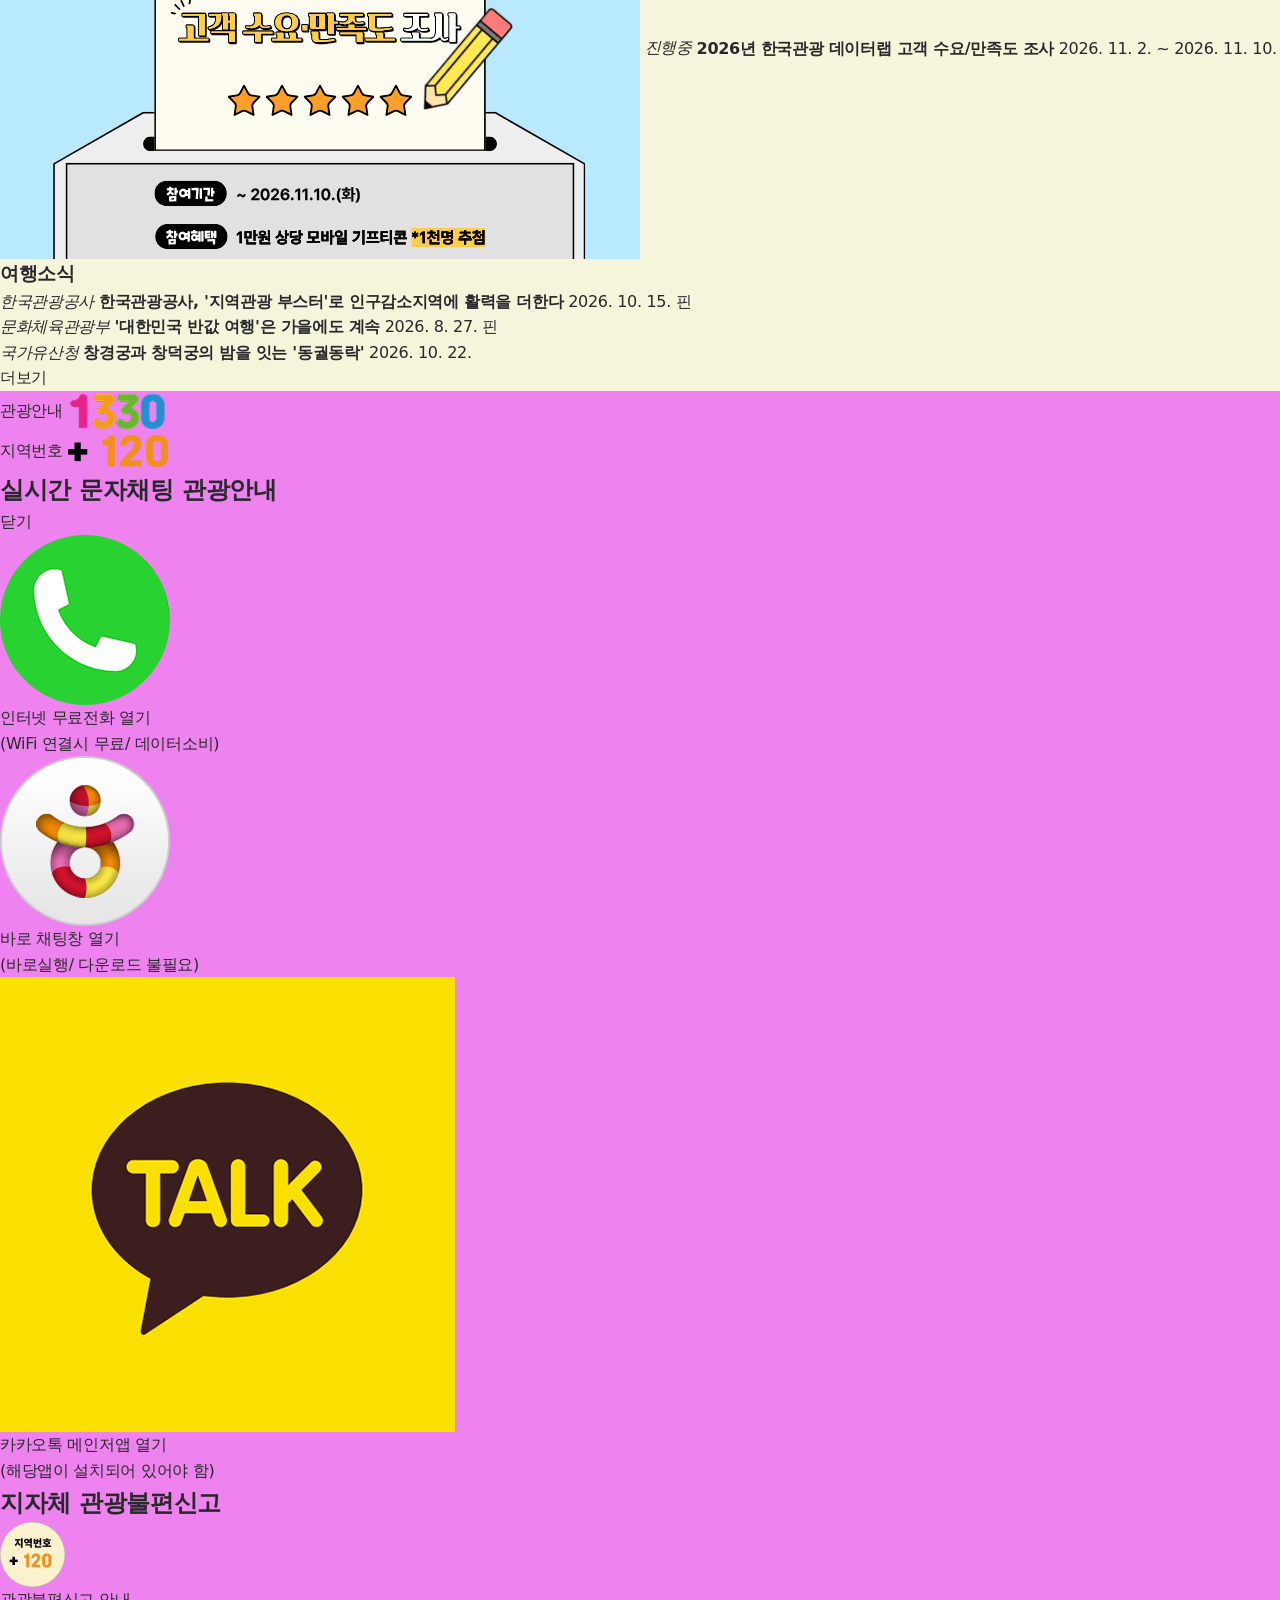
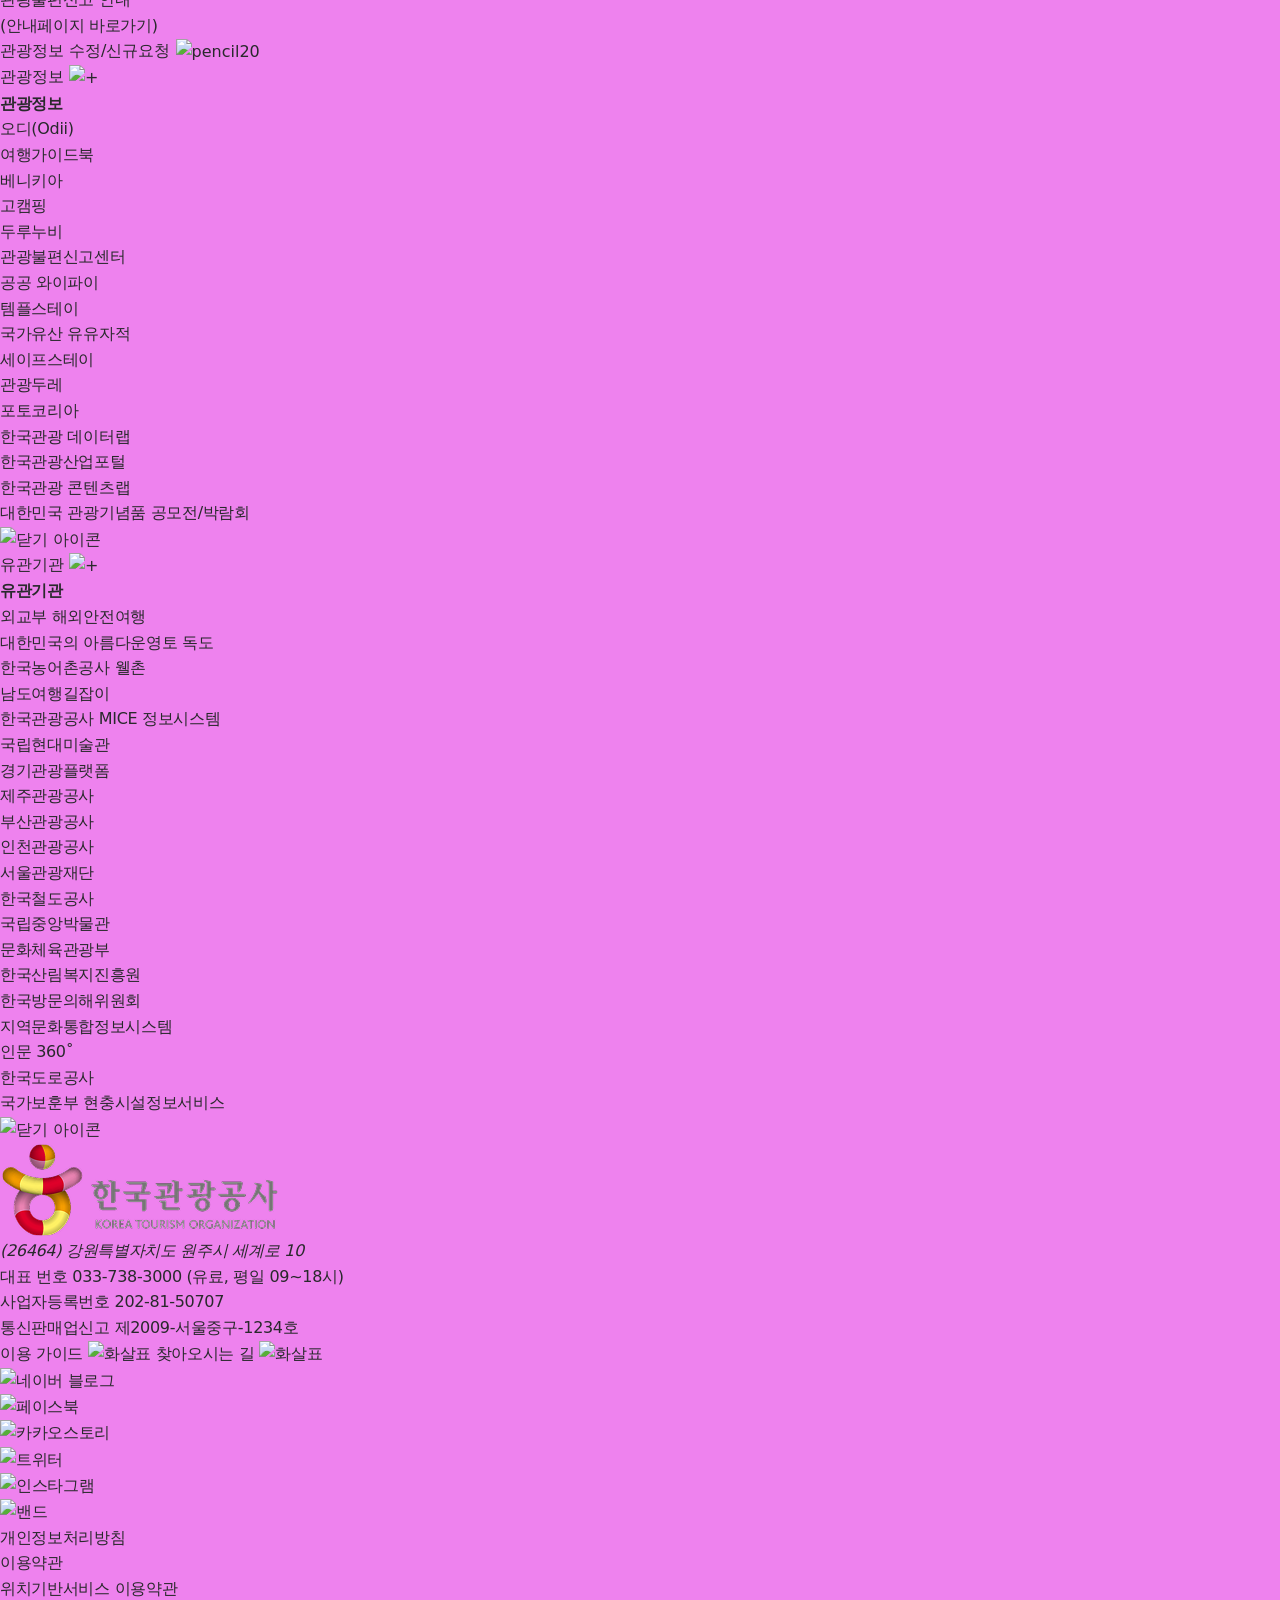
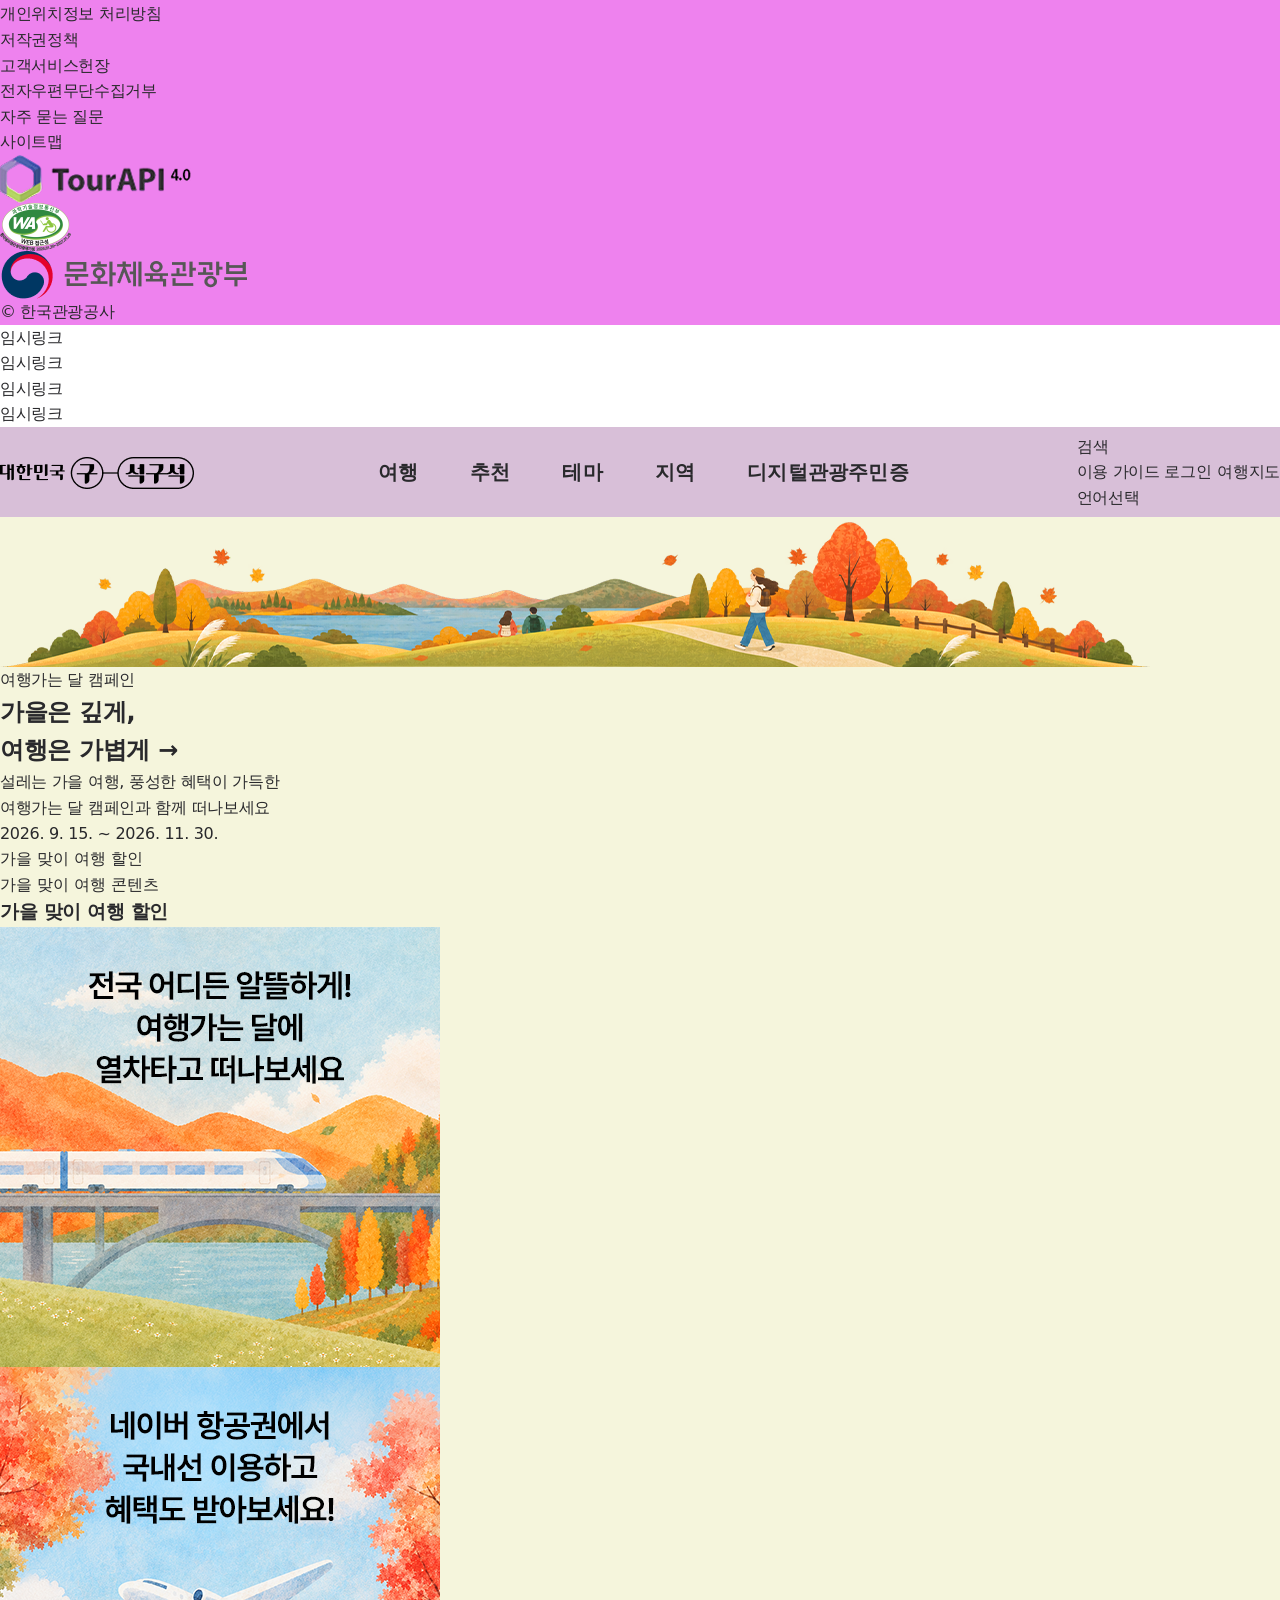
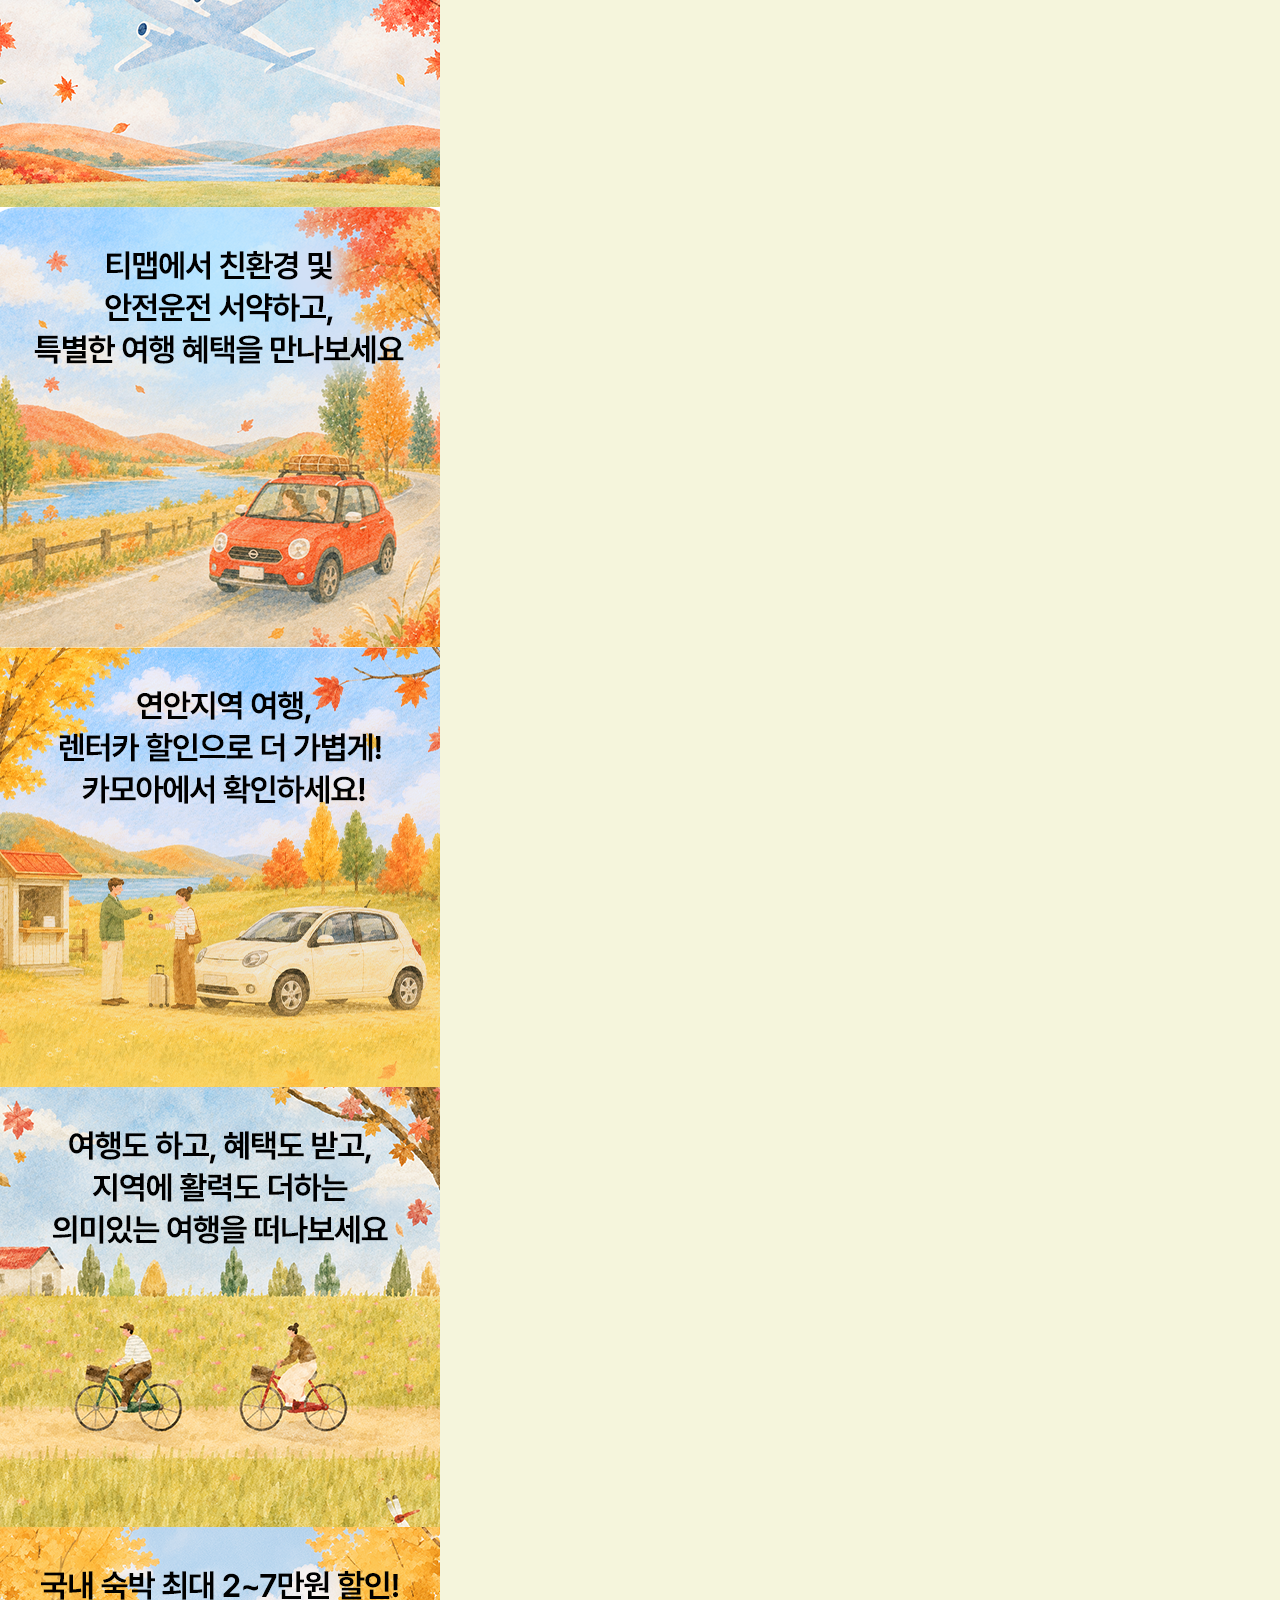
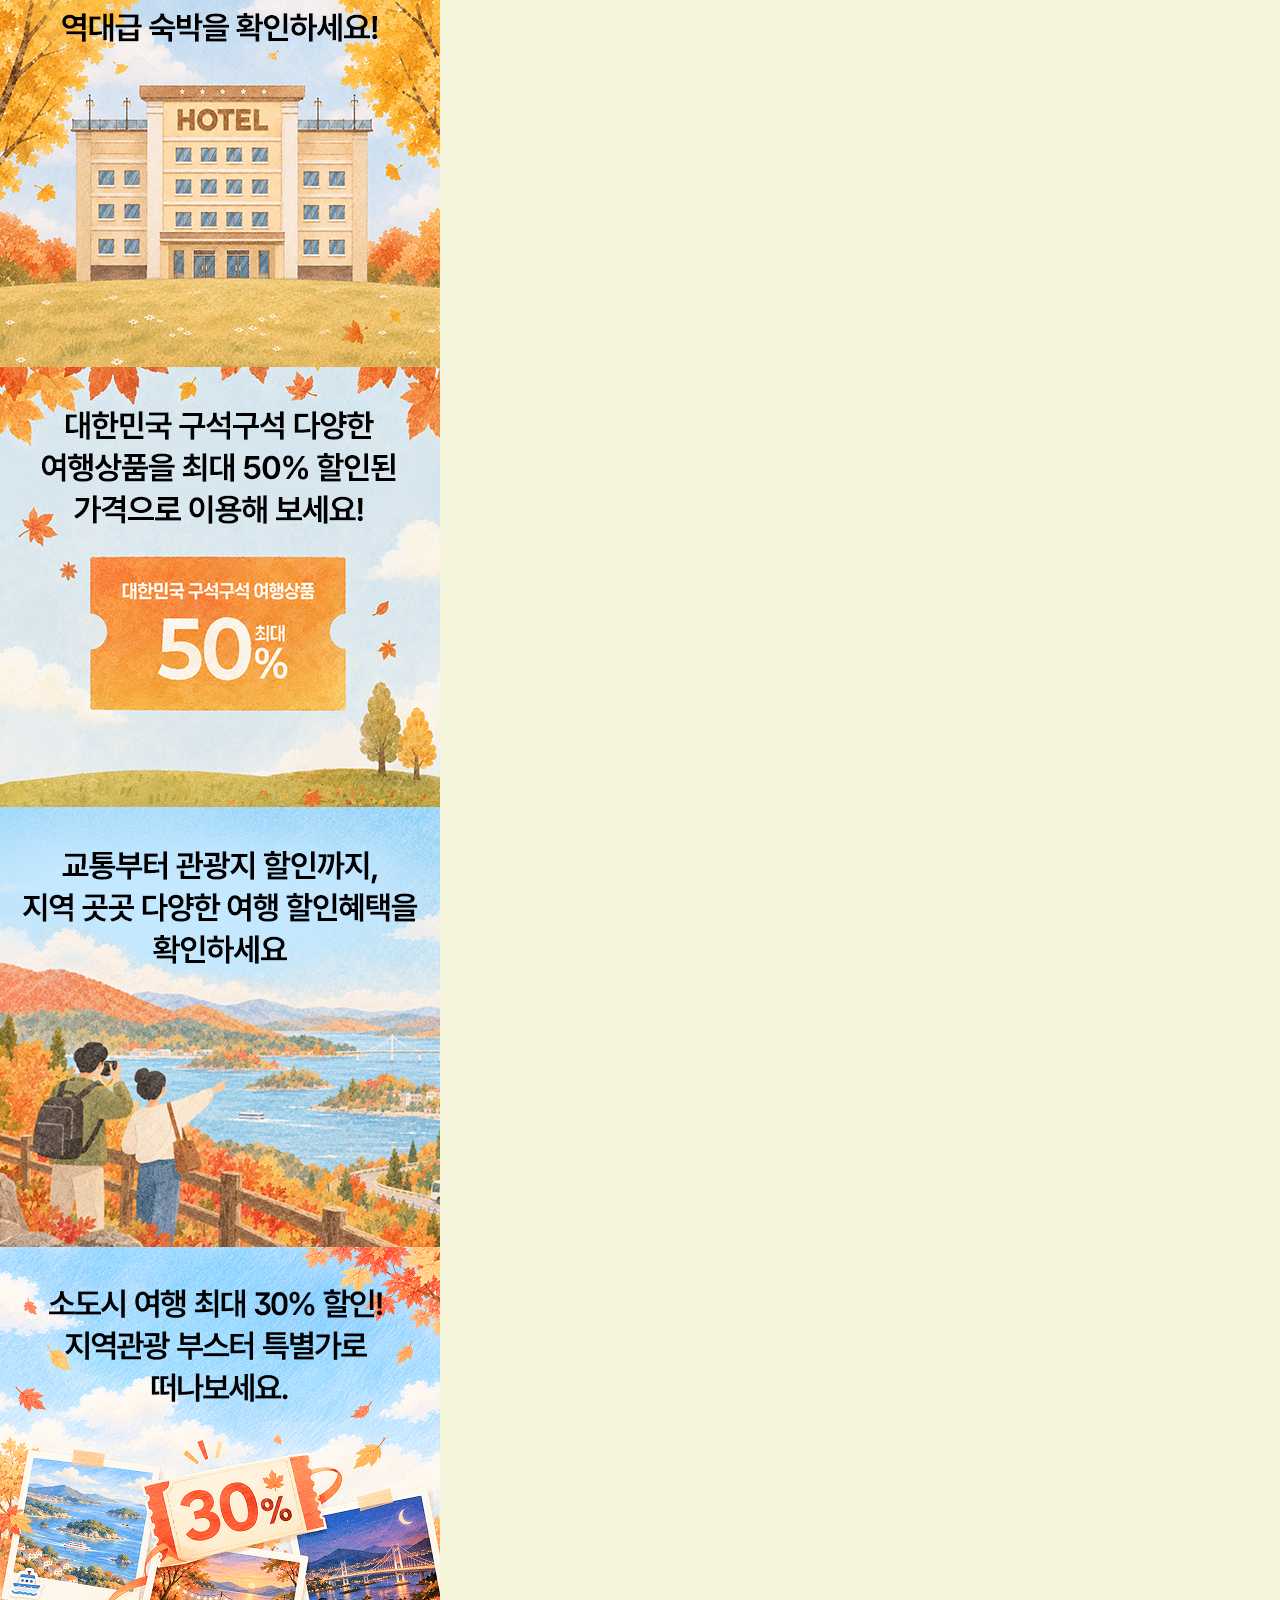
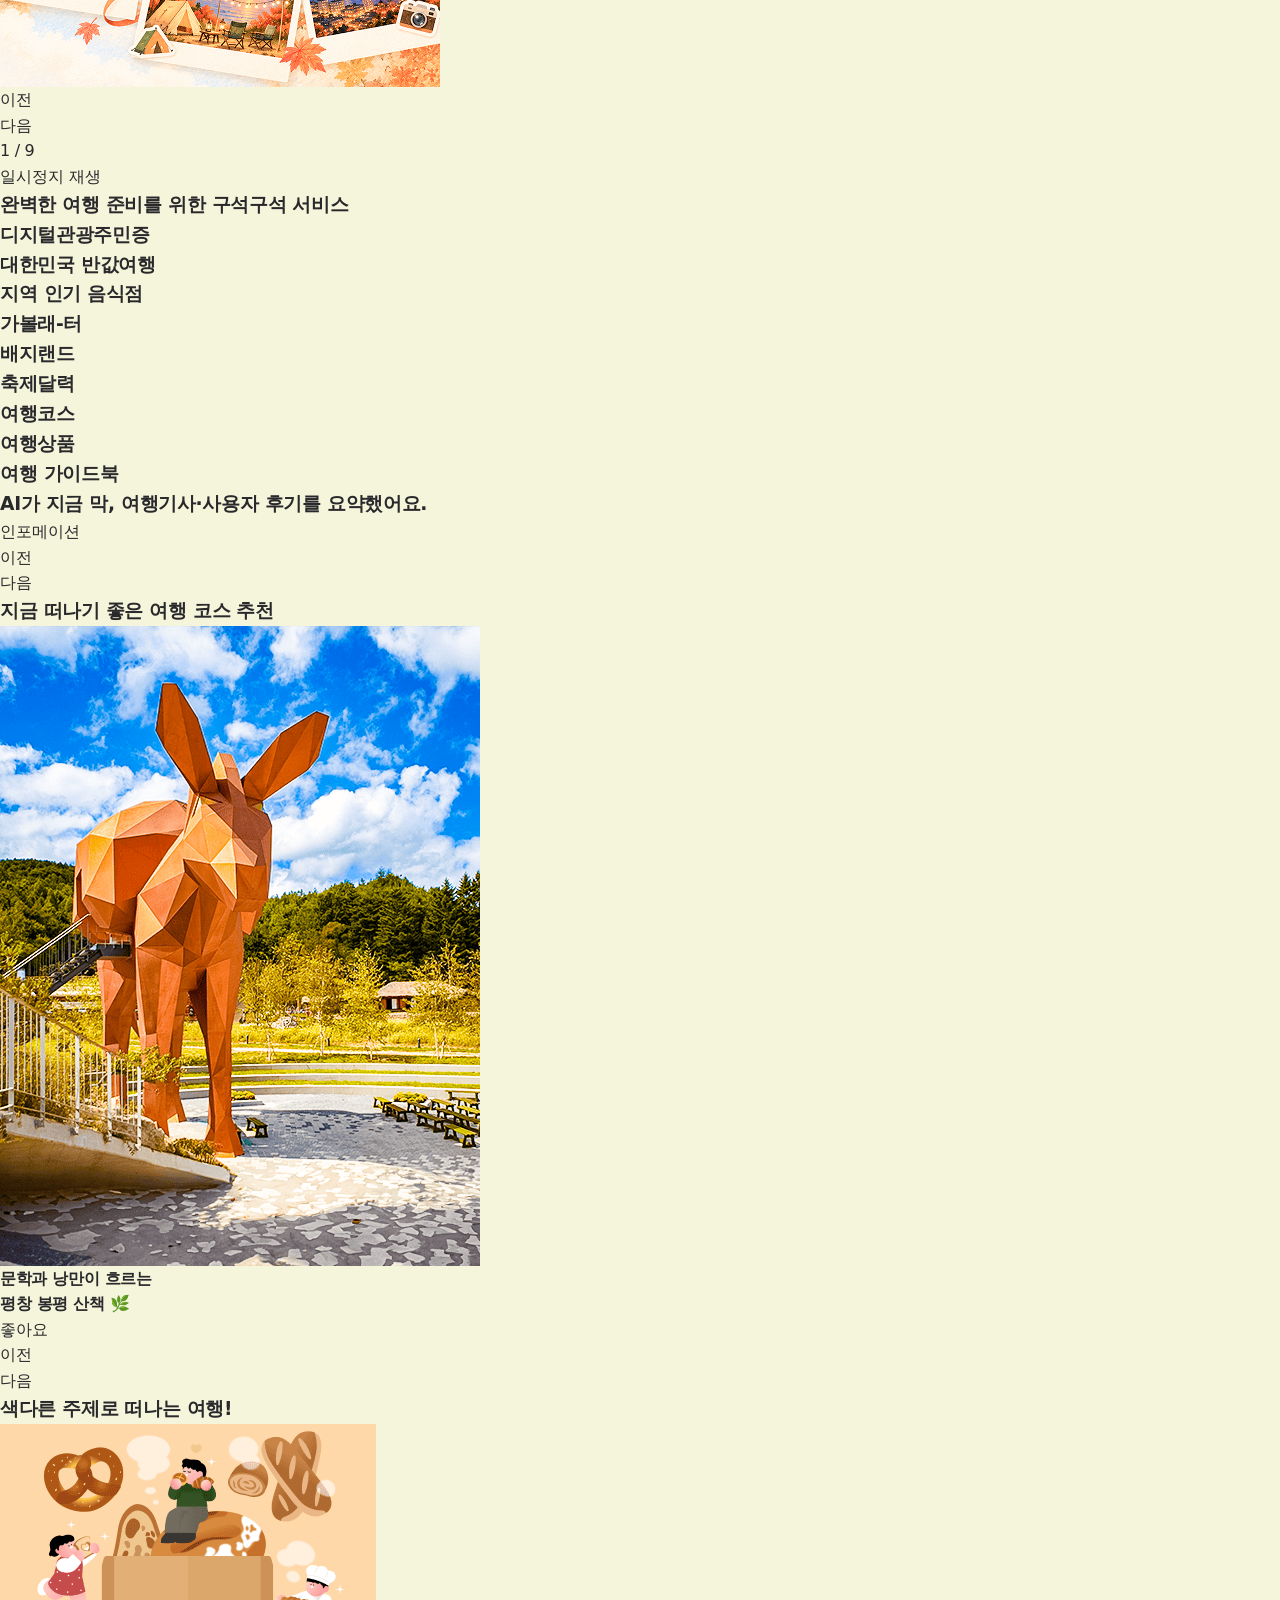
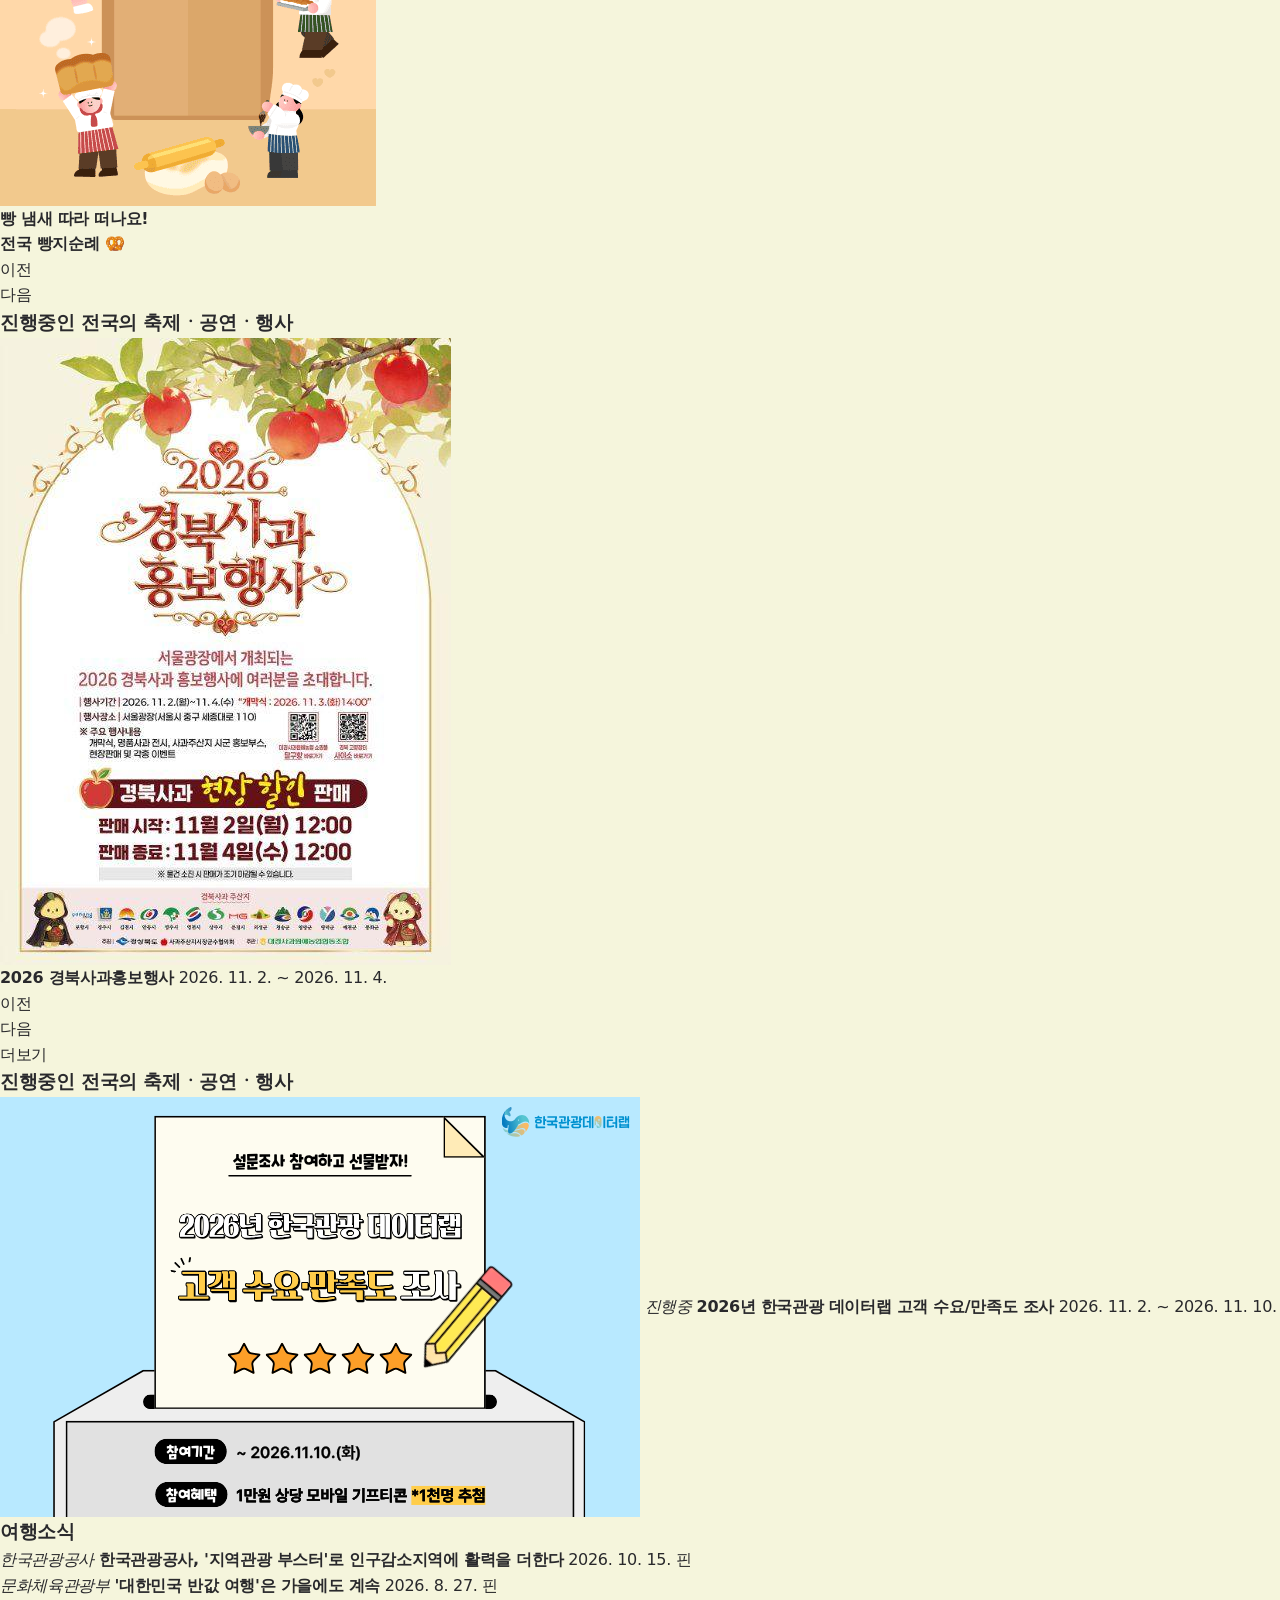
==== commit 2b5a9878: "css-basic 업데이트" ====
--- a/clone-exercise(1).html
+++ b/clone-exercise(1).html
@@ -12,6 +12,8 @@
       href="https://cdn.jsdelivr.net/gh/orioncactus/pretendard@v1.3.9/dist/web/variable/pretendardvariable-gov-dynamic-subset.min.css"
     />
     <link rel="stylesheet" href="clone-exercise.css" />
+    <!-- 디자인 토큰(CSS 변수): 다른 CSS보다 먼저 연결 -->
+    <link rel="stylesheet" href="tokens.css" />
   </head>
   <body>
     <div class="wrap">
@@ -199,7 +201,22 @@
                   <em>해남에서 만나는 정원 속 여유</em>
                   <span class="view">
                     자세히 보기
-                    <img src="assets/svg/down.svg" alt="다운 아이콘" />
+                    <!-- <img src="assets/svg/down.svg" alt="다운 아이콘" /> -->
+                    <svg
+                      width="24"
+                      height="24"
+                      viewBox="0 0 24 24"
+                      fill="none"
+                      xmlns="http://www.w3.org/2000/svg"
+                    >
+                      <path
+                        d="M19 9L12 16L5 9"
+                        stroke="#3D3D43"
+                        stroke-width="1.6"
+                        stroke-linecap="round"
+                        stroke-linejoin="round"
+                      />
+                    </svg>
                   </span>
                 </a>
               </div>
@@ -217,7 +234,22 @@
                   <em>수험생 한정 할인 혜택&amp;선착순 선물까지!</em>
                   <span class="view">
                     자세히 보기
-                    <img src="assets/svg/down.svg" alt="다운 아이콘" />
+                    <!-- <img src="assets/svg/down.svg" alt="다운 아이콘" /> -->
+                    <svg
+                      width="24"
+                      height="24"
+                      viewBox="0 0 24 24"
+                      fill="none"
+                      xmlns="http://www.w3.org/2000/svg"
+                    >
+                      <path
+                        d="M19 9L12 16L5 9"
+                        stroke="#3D3D43"
+                        stroke-width="1.6"
+                        stroke-linecap="round"
+                        stroke-linejoin="round"
+                      />
+                    </svg>
                   </span>
                 </a>
               </div>
@@ -232,7 +264,22 @@
                   <em>대한민국 관광이 새로운 역사를 썼습니다</em>
                   <span class="view">
                     자세히 보기
-                    <img src="assets/svg/down.svg" alt="다운 아이콘" />
+                    <!-- <img src="assets/svg/down.svg" alt="다운 아이콘" /> -->
+                    <svg
+                      width="24"
+                      height="24"
+                      viewBox="0 0 24 24"
+                      fill="none"
+                      xmlns="http://www.w3.org/2000/svg"
+                    >
+                      <path
+                        d="M19 9L12 16L5 9"
+                        stroke="#3D3D43"
+                        stroke-width="1.6"
+                        stroke-linecap="round"
+                        stroke-linejoin="round"
+                      />
+                    </svg>
                   </span>
                 </a>
               </div>
@@ -241,13 +288,67 @@
             <!-- 이전 / 다음 버튼 -->
             <div class="nav-btn">
               <div class="swiper-button-prev">
-                <button class="swiper-button-prev" aria-label="이전 슬라이드">
-                  <img src="assets/svg/down.svg" alt="다운 아이콘" />
+                <button
+                  class="btn-pg-icon-full-lg-left"
+                  aria-label="이전 슬라이드"
+                >
+                  <!-- <img src="assets/svg/down.svg" alt="다운 아이콘" /> -->
+                  <svg
+                    width="24"
+                    height="24"
+                    viewBox="0 0 24 24"
+                    fill="none"
+                    xmlns="http://www.w3.org/2000/svg"
+                    data-inject-url="https://korean.visitkorea.or.kr/resources/images/common/icon/svg/guide_arrow_right24.svg"
+                    class="icon_svg_inject injectable"
+                  >
+                    <path
+                      d="M5 12L19 12"
+                      stroke="currentcolor"
+                      stroke-width="2.5"
+                      stroke-linecap="round"
+                      stroke-linejoin="round"
+                    ></path>
+                    <path
+                      d="M12 5L19 12L12 19"
+                      stroke="currentcolor"
+                      stroke-width="2.5"
+                      stroke-linecap="round"
+                      stroke-linejoin="round"
+                    ></path>
+                  </svg>
                 </button>
               </div>
               <div class="swiper-button-next">
-                <button class="swiper-button-next" aria-label="다음 슬라이드">
-                  <img src="assets/svg/down.svg" alt="다운 아이콘" />
+                <button
+                  class="btn-pg-icon-full-lg-right"
+                  aria-label="다음 슬라이드"
+                >
+                  <!-- <img src="assets/svg/down.svg" alt="다운 아이콘" /> -->
+                  <svg
+                    width="24"
+                    height="24"
+                    viewBox="0 0 24 24"
+                    fill="none"
+                    xmlns="http://www.w3.org/2000/svg"
+                    data-inject-url="https://korean.visitkorea.or.kr/resources/images/common/icon/svg/guide_arrow_right24.svg"
+                    class="icon_svg_inject injectable"
+                  >
+                    <path
+                      d="M5 12L19 12"
+                      stroke="currentcolor"
+                      stroke-width="2.5"
+                      stroke-linecap="round"
+                      stroke-linejoin="round"
+                    ></path>
+                    <path
+                      d="M12 5L19 12L12 19"
+                      stroke="currentcolor"
+                      stroke-width="2.5"
+                      stroke-linecap="round"
+                      stroke-linejoin="round"
+                    ></path>
+                  </svg>
                 </button>
               </div>
             </div>
--- a/clone-exercise.css
+++ b/clone-exercise.css
@@ -11,27 +11,13 @@
   overflow-x: hidden;
 }
 body {
-  font-family:
-    "Pretendard GOV Variable",
-    "Pretendard GOV",
-    -apple-system,
-    BlinkMacSystemFont,
-    system-ui,
-    Roboto,
-    "Helvetica Neue",
-    "Segoe UI",
-    "Apple SD Gothic Neo",
-    "Noto Sans KR",
-    "Malgun Gothic",
-    "Apple Color Emoji",
-    "Segoe UI Emoji",
-    "Segoe UI Symbol",
-    sans-serif;
-  font-size: 16px;
-  color: #29292c;
-  line-height: 1.3;
-  letter-spacing: -0.02em;
-  background-color: #fff;
+  font-family: var(--font-base);
+  font-size: var(--fs-base);
+  font-weight: var(--fw-regular);
+  color: var(--color-text);
+  line-height: var(--lh-base);
+  letter-spacing: var(--ls-base);
+  background-color: var(--color-white);
 }
 
 ul,
@@ -101,6 +87,7 @@
 
 .depth1-wrap {
   position: relative;
+  align-items: center;
   height: 100%;
   display: flex;
   gap: 32px;
@@ -111,6 +98,7 @@
 }
 
 .depth1-btn {
+  position: relative;
 }
 
 .depth1-rec {
@@ -122,11 +110,11 @@
 }
 
 .depth1-area {
-  /* position: relative; */
+  position: relative;
 }
 
 .add-type {
-  /* position: relative; */
+  position: relative;
 }
 
 .depth1-wrap > li > a {
@@ -134,7 +122,7 @@
   align-items: center;
   gap: 10px;
   padding: 0 10px;
-  font-size: 20px;
+  font-size: var(--fs-lg);
   font-weight: 600;
   letter-spacing: 0.01em;
   line-height: 1;
@@ -142,7 +130,7 @@
 
 .depth2-wrap {
   display: none;
-  position: relative;
+  position: absolute;
   top: 100%;
   left: 0;
   width: 100%;
@@ -182,7 +170,7 @@
   position: absolute;
   left: 0;
   top: 38px;
-  background-color: #fff;
+  background-color: var(--color-white);
 }
 /* header styling end */
 
@@ -195,7 +183,7 @@
   position: relative;
   width: 940px;
   height: 626px;
-  border-radius: 12px;
+  border-radius: var(--radius-lg);
   overflow: hidden;
 }
 .hero-img {
@@ -208,6 +196,97 @@
   height: 100%;
   object-fit: cover;
 }
+
+.sw-hero .swiper-slide a {
+  position: absolute;
+  left: var(--space-12);
+  bottom: var(--space-12);
+  width: 630px;
+  /* z-index: 5; */
+}
+
+.sw-hero .swiper-slide a strong {
+  display: block;
+  font-size: var(--fs-display);
+  font-weight: var(--fw-extrabold);
+  line-height: 1.2;
+  color: var(--color-white);
+  margin-top: 40px;
+}
+.sw-hero .swiper-slide a em {
+  display: block;
+  font-size: var(--fs-lg);
+  font-style: normal;
+  color: var(--color-white-75);
+  padding-top: 9px;
+}
+
+.sw-hero .swiper-slide a .view {
+  display: inline-flex;
+  border: 1px solid var(--color-white);
+  /* width: fit-content; */
+  align-items: center;
+  gap: 3px;
+  height: 32px;
+  padding: 0 16px;
+  font-size: var(--fs-sm);
+  color: var(--color-white);
+  border: 1px solid var(--color-white-50);
+  border-radius: var(--radius-sm);
+  margin-top: 31px;
+}
+
+.sw-hero .swiper-slide a .view .rt {
+  width: var(--icon-sm);
+  height: var(--icon-sm);
+  transform: rotate(-90deg);
+}
+
+.sw-hero .swiper-slide a .view svg {
+  width: 100%;
+  height: 100%;
+}
+
+.sw-hero .swiper-slide a .view svg path {
+  stroke: currentColor;
+  stroke-width: 2px;
+}
+
+.sw-hero .nav-btn .btn-pg-icon-full-lg-left {
+  width: var(--btn-icon-lg);
+  height: var(--btn-icon-lg);
+  border-radius: var(--radius-full);
+  background-color: var(--color-black-40);
+  display: flex;
+  align-items: center;
+  justify-content: center;
+  transform: rotate(180deg);
+  color: var(--color-white);
+}
+
+.sw-hero .nav-btn .btn-pg-icon-full-lg-right {
+  width: var(--btn-icon-lg);
+  height: var(--btn-icon-lg);
+  border-radius: var(--radius-full);
+  background-color: var(--color-black-40);
+  display: flex;
+  align-items: center;
+  justify-content: center;
+  color: var(--color-white);
+}
+
+.sw-hero .nav-btn .btn-pg-icon-full-lg-left svg path {
+  width: 100%;
+  height: 100%;
+  color: var(--color-white);
+  stroke-width: 2.5px;
+}
+.sw-hero .nav-btn .btn-pg-icon-full-lg-right svg path {
+  width: 100%;
+  height: 100%;
+  color: var(--color-white);
+  stroke-width: 2.5px;
+}
 /* main styling end */
 
 /* footer styling start */
--- a/tokens.css
+++ b/tokens.css
@@ -0,0 +1,81 @@
+/* =========================================================
+   tokens.css — 디자인 토큰 (CSS 변수 모음)
+
+   - 여러 곳에서 반복되는 값(색, 글자 크기, 모서리, 간격 …)을
+     이름 붙여 한곳에 모아 둔 파일이에요.
+   - 사용법:  color: var(--color-text);
+   - 값을 바꾸고 싶으면 이 파일만 고치면, 쓰는 곳 전체가 함께 바뀌어요.
+   - 이름 규칙: --분류-역할  (케밥 케이스)
+   - 한 영역에서만 쓰는 값(예: 히어로 카드 940px)은 여기 넣지 않고,
+     그 영역 선택자 안에서 변수로 만들어요. (예: .sw-hero { --hero-w: 940px; })
+
+   값의 출처: 지금까지 css/clone-exercise.css에 쓴 값 +
+             docs/reference/hero.md 의 측정값
+   ========================================================= */
+
+:root {
+  /* ---------- 색 (color) ---------- */
+  --color-text: #29292c; /* 기본 글자색 */
+  --color-white: #fff;
+  --color-black: #000;
+  --color-white-75: rgba(255, 255, 255, 0.75); /* 사진 위 부제목 */
+  --color-white-50: rgba(255, 255, 255, 0.5); /* 사진 위 얇은 테두리 */
+  --color-black-40: rgba(0, 0, 0, 0.4); /* 사진 위 원형 버튼 배경 */
+  --color-focus: #000; /* 키보드 포커스 테두리 */
+
+  /* ---------- 글꼴 (font) ---------- */
+  --font-base:
+    "Pretendard GOV Variable", "Pretendard GOV", -apple-system,
+    BlinkMacSystemFont, system-ui, Roboto, "Helvetica Neue", "Segoe UI",
+    "Apple SD Gothic Neo", "Noto Sans KR", "Malgun Gothic", "Apple Color Emoji",
+    "Segoe UI Emoji", "Segoe UI Symbol", sans-serif;
+
+  /* 글자 크기 (font-size) */
+  --fs-sm: 14px; /* 작은 버튼 글자 */
+  --fs-base: 16px; /* 본문 */
+  --fs-lg: 20px; /* 메뉴, 부제목 */
+  --fs-display: 40px; /* 히어로 제목 */
+
+  /* 글자 굵기 (font-weight) */
+  --fw-regular: 400;
+  --fw-semibold: 600;
+  --fw-extrabold: 800;
+
+  /* 줄 간격 (line-height) — 단위 없이: 글자 크기의 몇 배 */
+  --lh-tight: 1.2;
+  --lh-base: 1.6;
+
+  /* 자간 (letter-spacing) */
+  --ls-base: -0.02em;
+
+  /* ---------- 간격 (space) — 4px 단위 ---------- */
+  --space-1: 4px;
+  --space-2: 8px;
+  --space-3: 12px;
+  --space-4: 16px;
+  --space-6: 24px;
+  --space-8: 32px;
+  --space-12: 48px;
+
+  /* ---------- 모서리 (radius) ---------- */
+  --radius-sm: 2px; /* 작은 버튼 */
+  --radius-lg: 12px; /* 카드 */
+  --radius-full: 999px; /* 원, 알약 모양 */
+
+  /* ---------- 크기 (size) ---------- */
+  --icon-sm: 16px;
+  --icon-md: 24px;
+  --btn-icon-lg: 56px; /* 원형 아이콘 버튼 */
+
+  /* 아이콘 선 굵기 (SVG stroke-width) */
+  --stroke-icon-sm: 2px; /* 작은 아이콘 (예: 자세히 보기 꺾쇠) — 개발자 도구로 재확인 필요 */
+  --stroke-slide-nav: 2.5px; /* 슬라이드 이전·다음 버튼 화살표 — 개발자 도구로 확인함 */
+
+  /* ---------- 레이아웃 (layout) ---------- */
+  --layout-max: 1280px; /* 가운데 콘텐츠 최대 너비 */
+  --header-height: 90px;
+
+  /* ---------- 쌓임 순서 (z-index) ---------- */
+  --z-dropdown: 10; /* 하위 메뉴, 언어 선택 목록 */
+  --z-header: 100;
+}
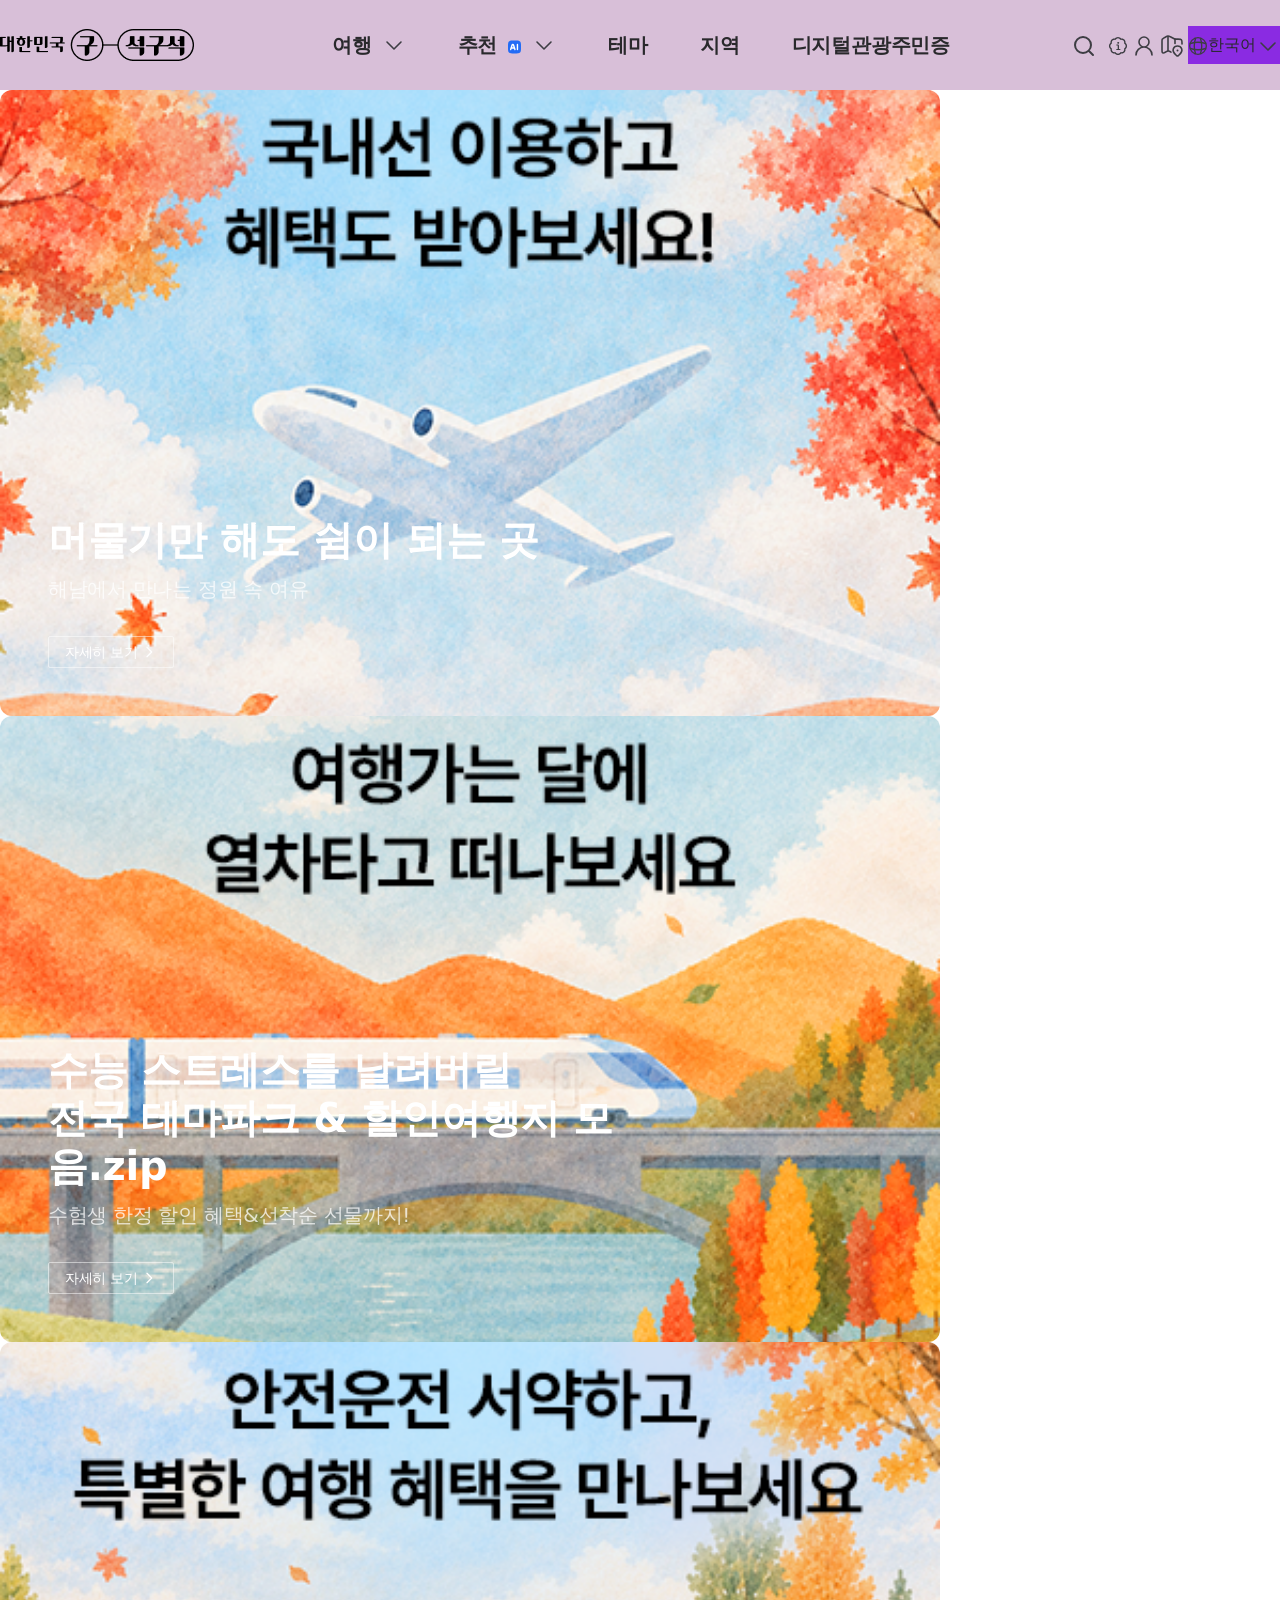
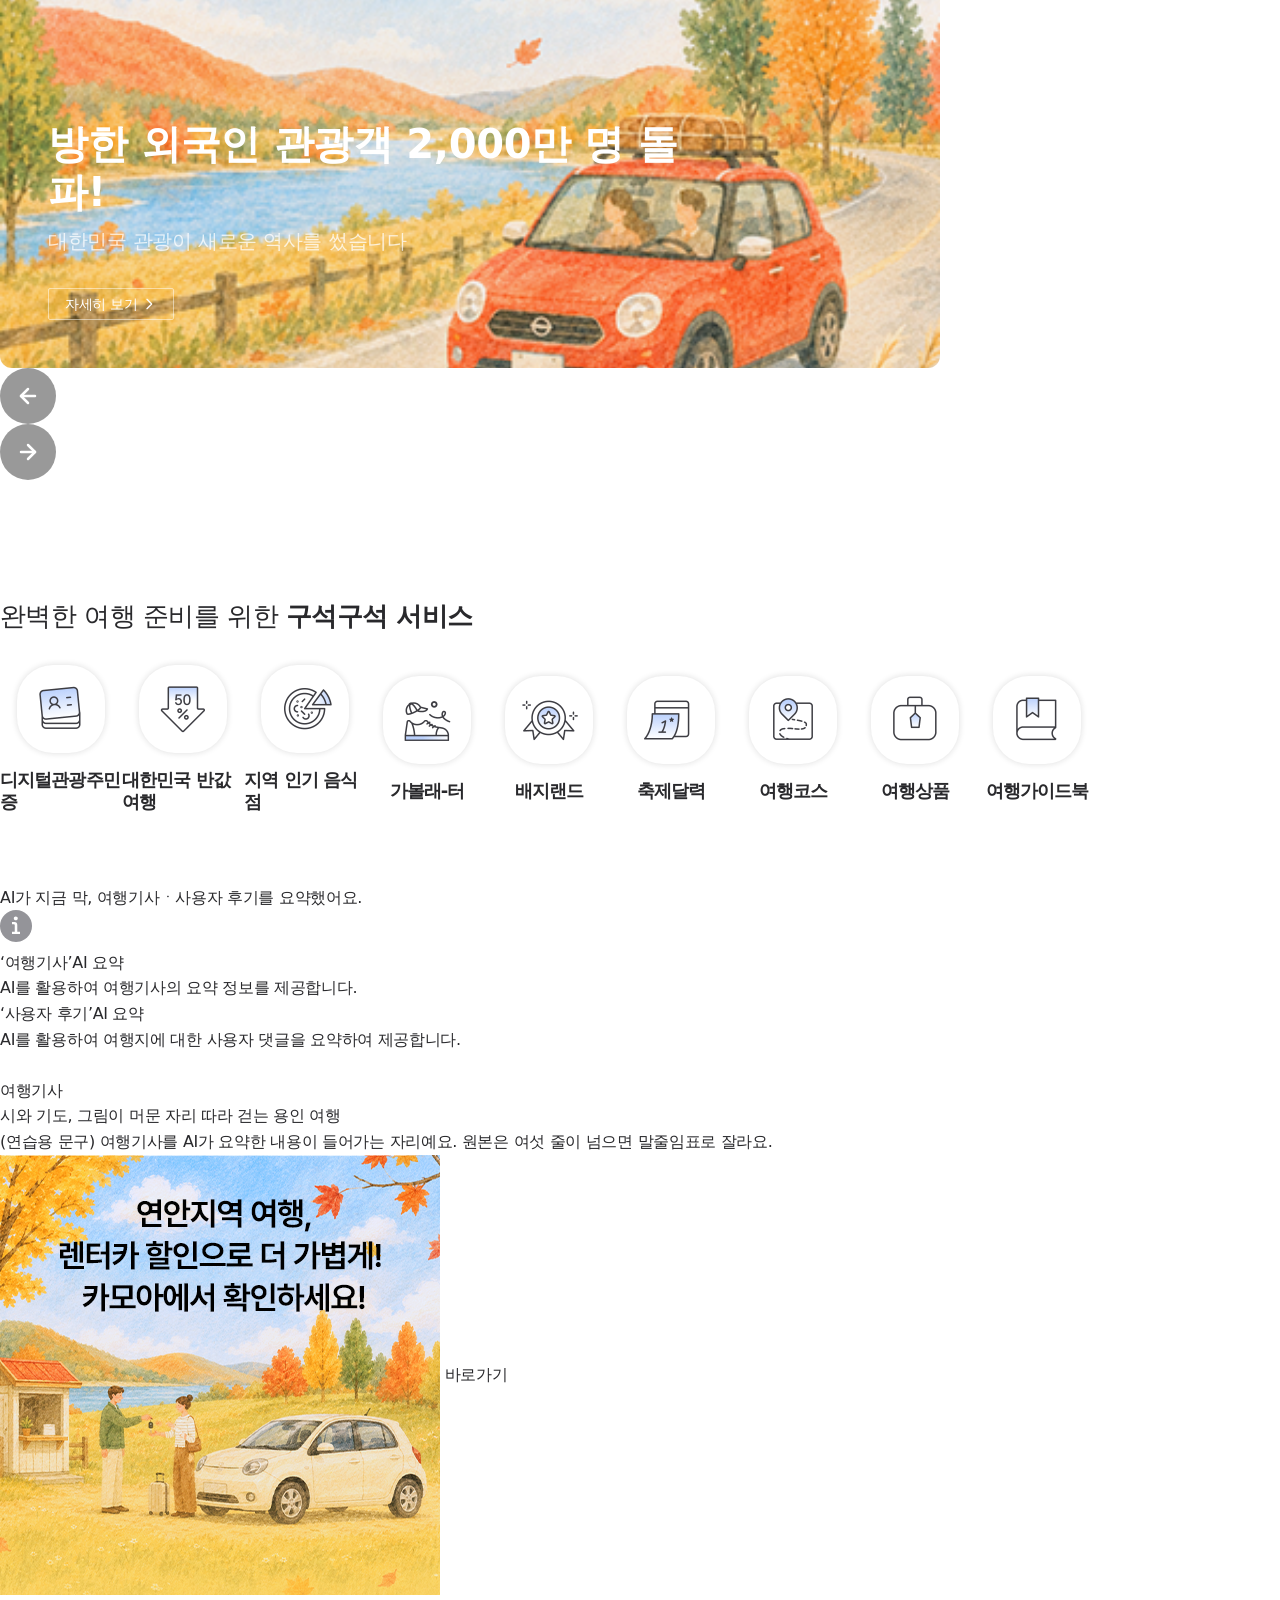
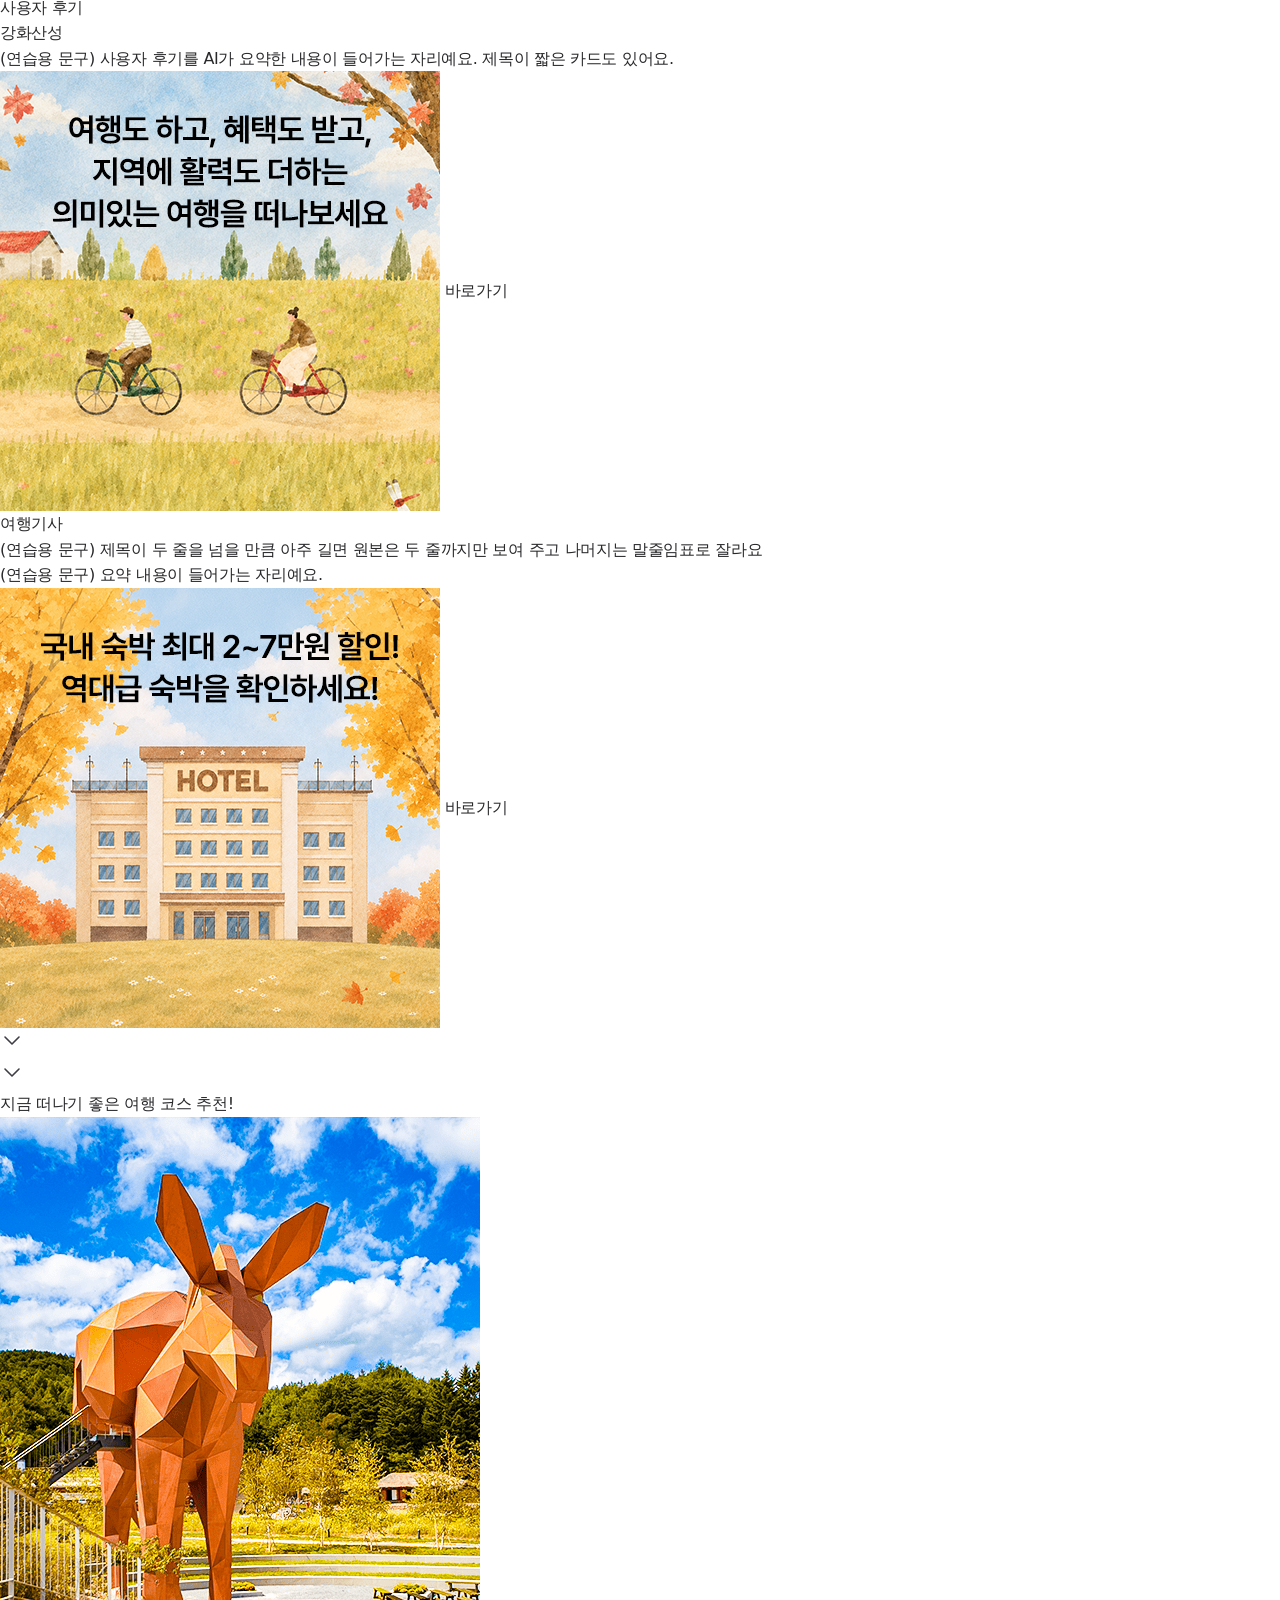
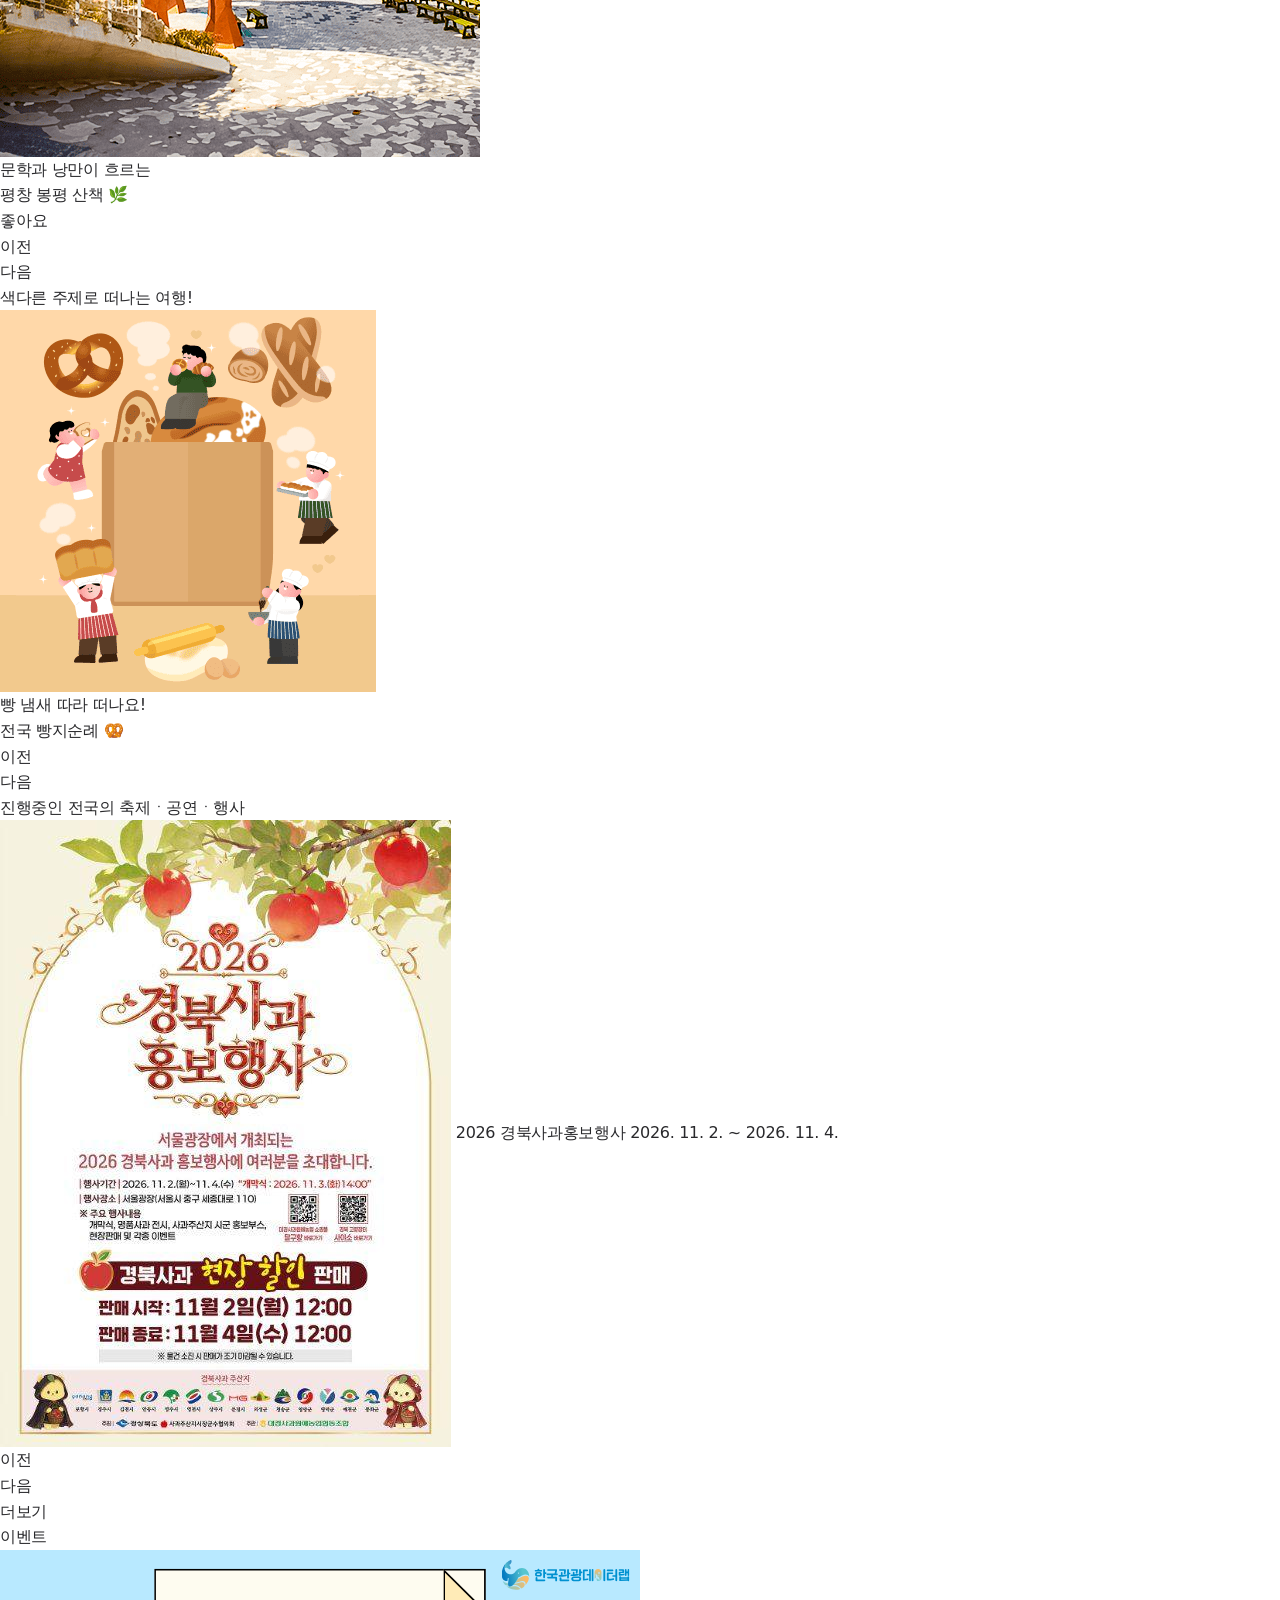
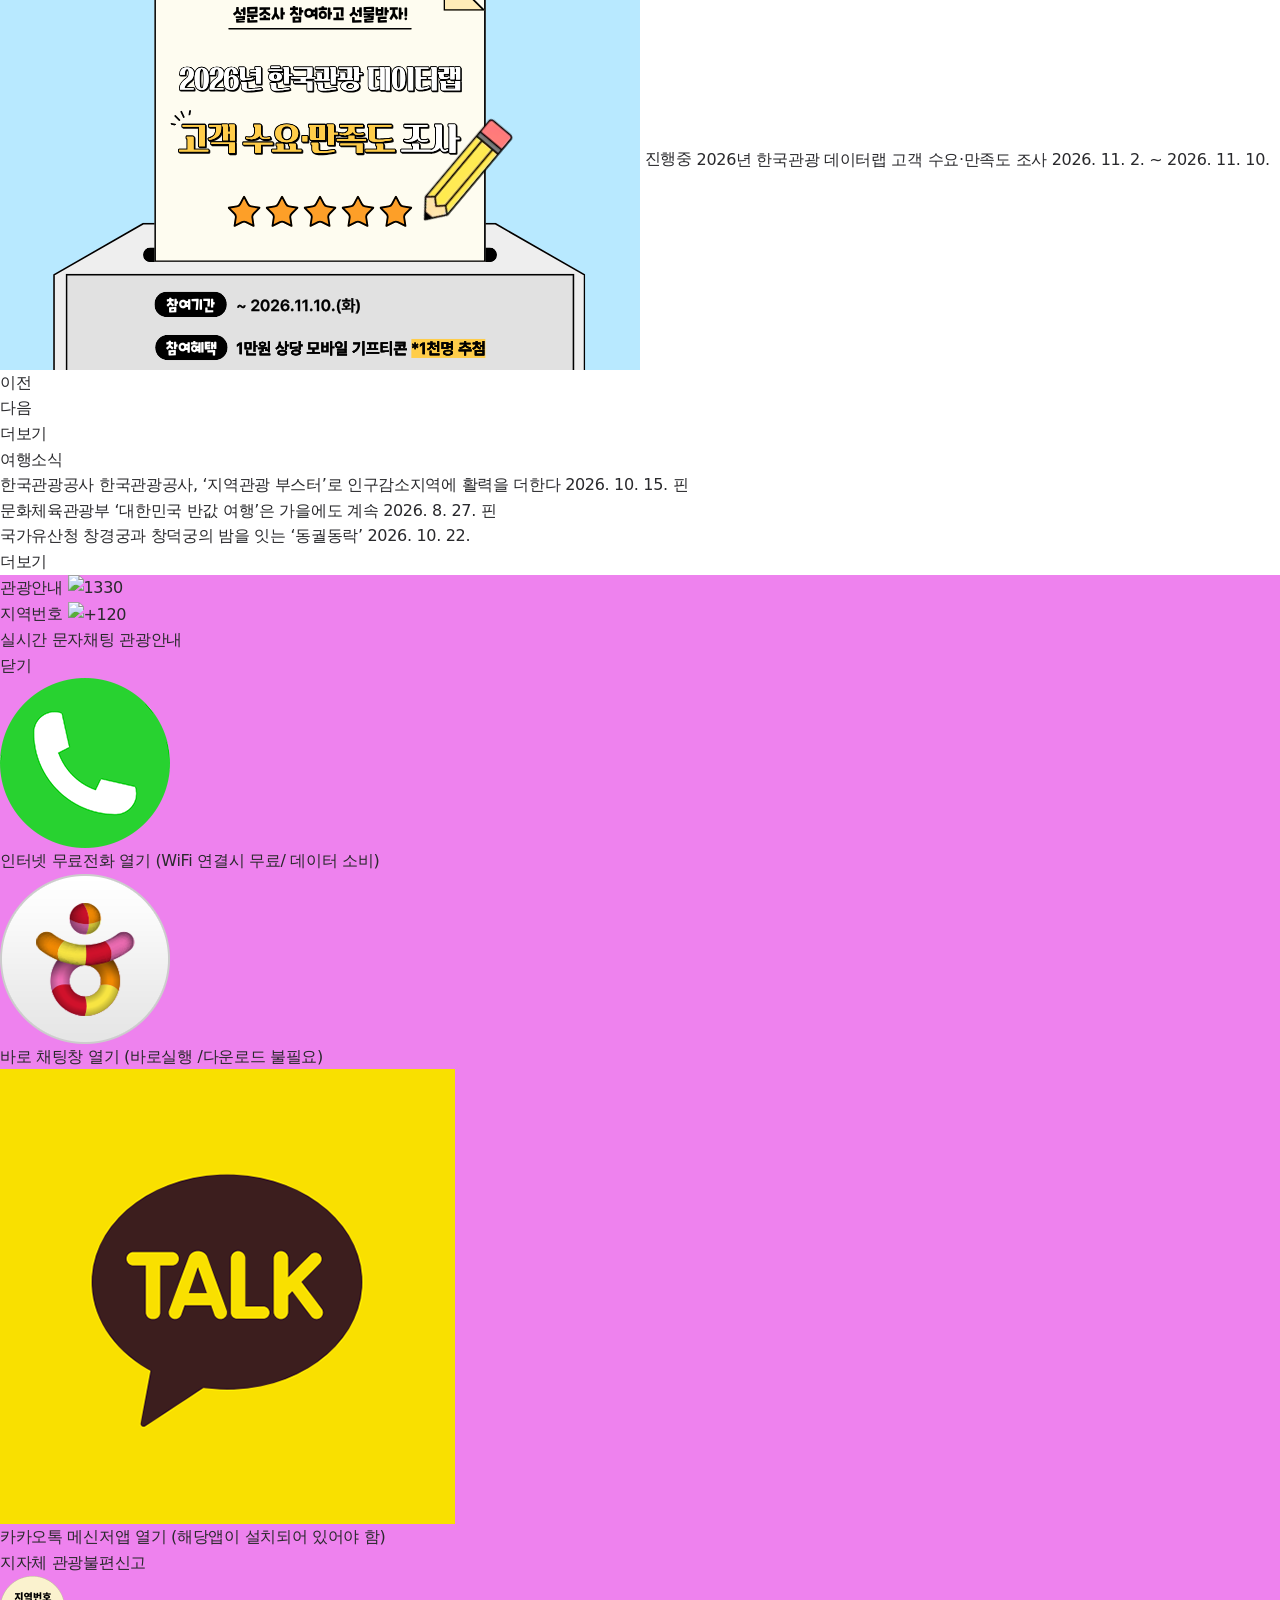
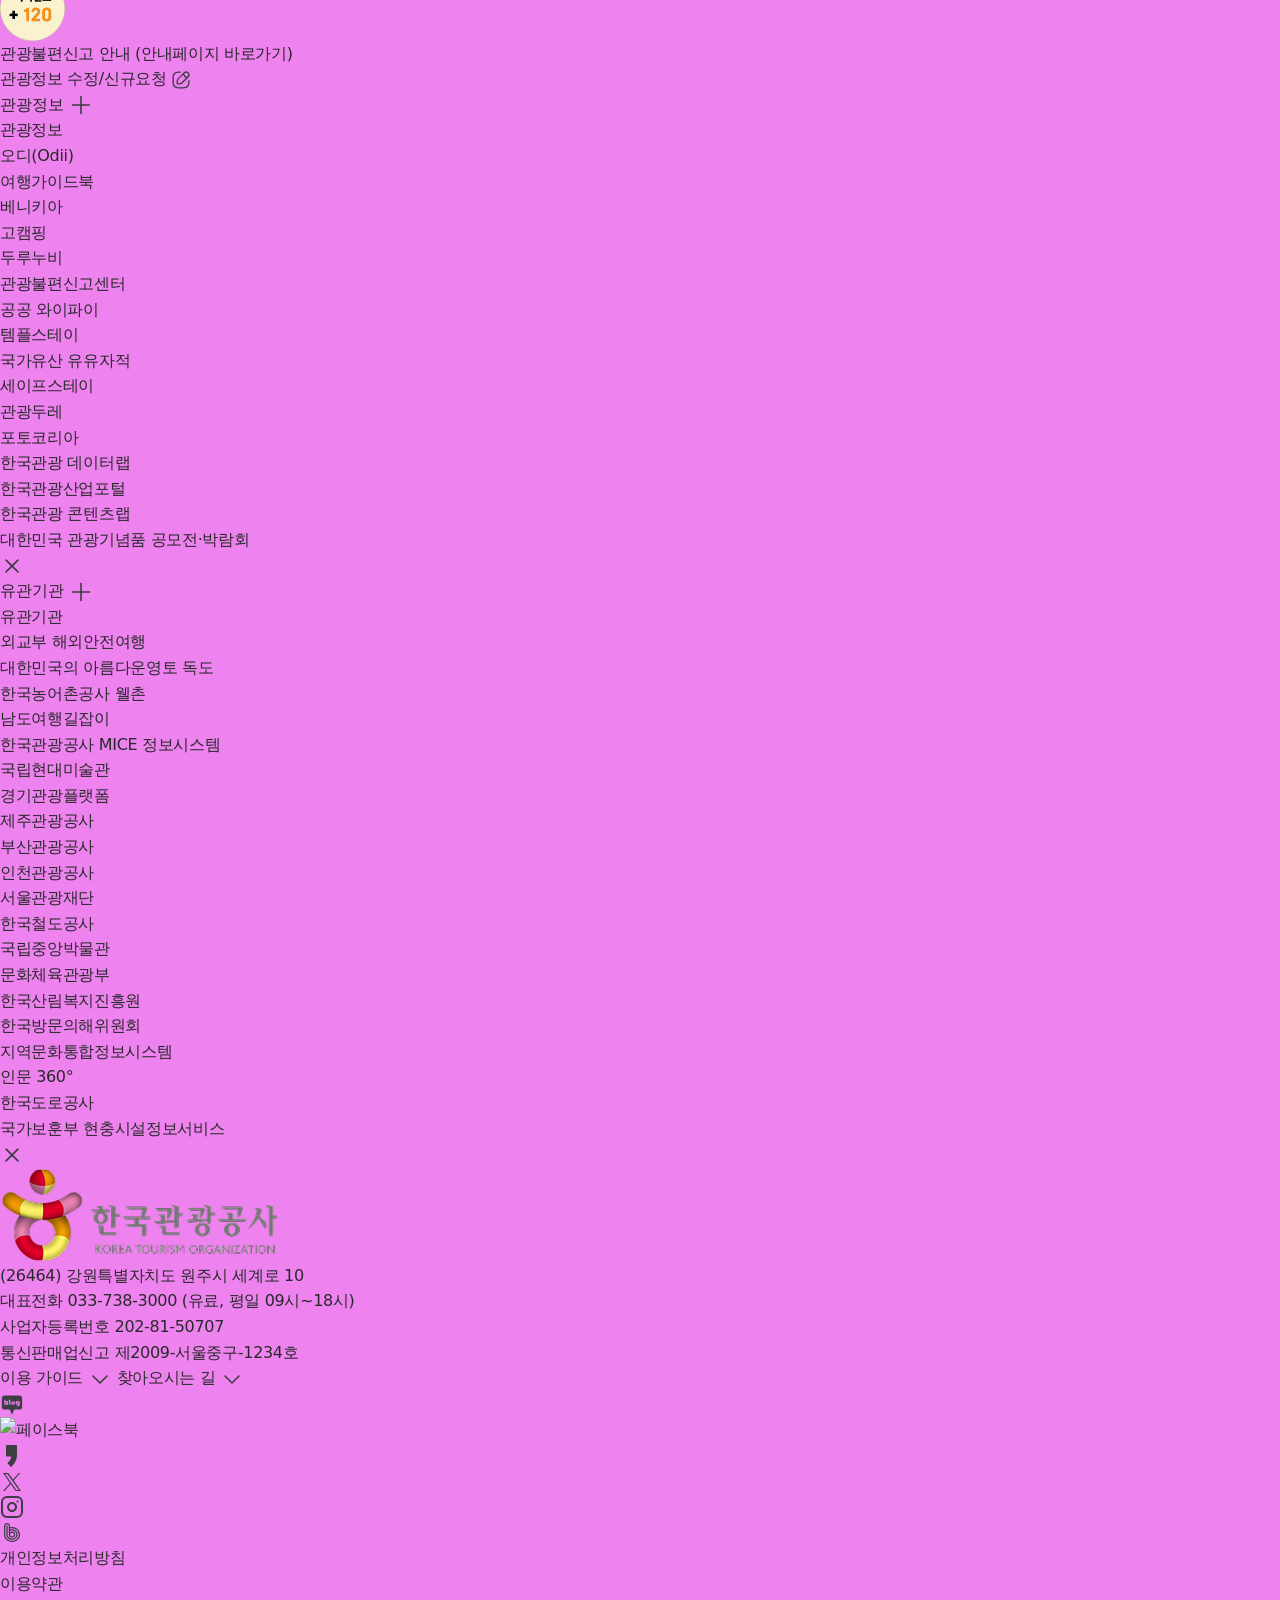
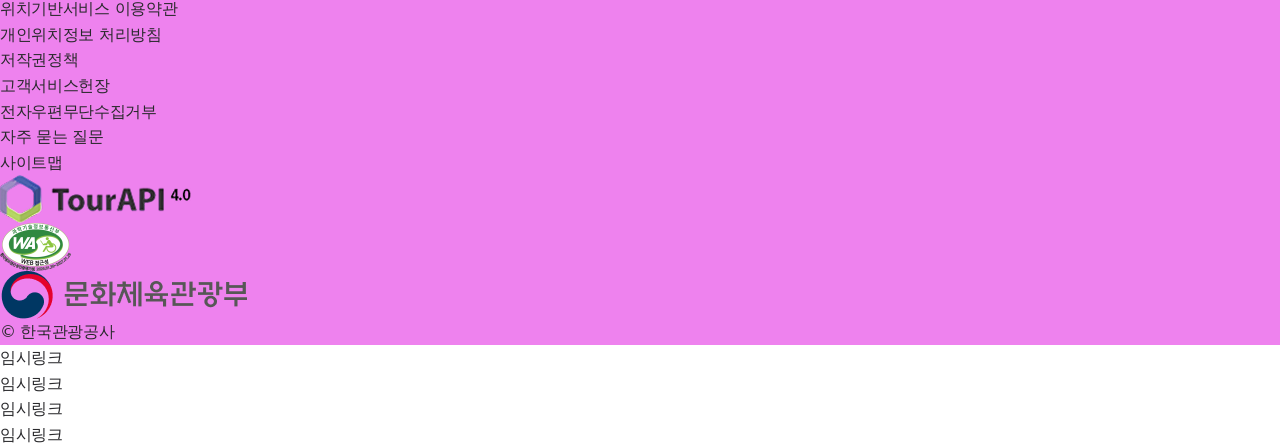
==== commit 5c5e349b: "css 업데이트" ====
--- a/clone-exercise(1).html
+++ b/clone-exercise(1).html
@@ -5,15 +5,16 @@
     <meta name="viewport" content="width=device-width, initial-scale=1.0" />
     <title>대한민국 구석구석 클론코딩</title>
 
+    <link rel="stylesheet" href="css/reset.css" />
+    <!-- 디자인 토큰(CSS 변수): 다른 CSS보다 먼저 연결 -->
+    <link rel="stylesheet" href="css/tokens.css" />
     <link
       rel="stylesheet"
       as="style"
       crossorigin
       href="https://cdn.jsdelivr.net/gh/orioncactus/pretendard@v1.3.9/dist/web/variable/pretendardvariable-gov-dynamic-subset.min.css"
     />
-    <link rel="stylesheet" href="clone-exercise.css" />
-    <!-- 디자인 토큰(CSS 변수): 다른 CSS보다 먼저 연결 -->
-    <link rel="stylesheet" href="tokens.css" />
+    <link rel="stylesheet" href="css/style.css" />
   </head>
   <body>
     <div class="wrap">
@@ -21,13 +22,13 @@
       <header class="header">
         <!-- inner box -->
         <div class="inner">
+          <!-- logo -->
           <h1 class="logo">
-            <!-- logo -->
             <a
               href="https://korean.visitkorea.or.kr/main/main.do"
               target="_blank"
             >
-              <img src="/assets/images/logo_big.png" alt="대한민국 구석구석" />
+              <img src="assets/images/logo_big.png" alt="대한민국 구석구석" />
             </a>
           </h1>
 
@@ -37,18 +38,18 @@
               <li class="depth1-travel">
                 <a href="#" class="depth1-btn">
                   여행
-                  <span class="icon-pt-chevron-md">
-                    <img src="/css-basic/assets/svg/down.svg" alt="downicon" />
-                  </span>
-                </a>
-                <!-- depth-2 -->
+                  <span class="icon-pg-chevron-md">
+                    <img src="assets/svg/down.svg" alt="다운 아이콘" />
+                  </span>
+                </a>
+                <!-- depth2 -->
                 <div class="depth2-wrap" id="depth2-1">
                   <!-- inner -->
                   <div>
                     <!-- sub1 -->
                     <div>
                       <button>여행 정보</button>
-                      <!-- depth-3 -->
+                      <!-- depth3 -->
                       <div>
                         <ul>
                           <li><a href="#">여행기사</a></li>
@@ -63,7 +64,7 @@
                     <!-- sub2 -->
                     <div>
                       <button>여행 서비스</button>
-                      <!-- depth-3 -->
+                      <!-- depth3 -->
                       <div>
                         <ul>
                           <li><a href="#">이벤트</a></li>
@@ -81,25 +82,19 @@
                 <a href="#" class="depth1-btn">
                   추천
                   <span class="icon-pg-ai">
-                    <img
-                      src="/css-basic/assets/svg/text_ai15.svg"
-                      alt="AI 아이콘"
-                    />
-                  </span>
-                  <span class="icon-pt-chevron-md">
-                    <img
-                      src="/css-basic/assets/svg/down.svg"
-                      alt="다운 아이콘"
-                    />
+                    <img src="assets/svg/text_ai15.svg" alt="AI 아이콘" />
+                  </span>
+                  <span class="icon-pg-chevron-md">
+                    <img src="assets/svg/down.svg" alt="다운 아이콘" />
                   </span>
                 </a>
                 <!-- depth2 -->
                 <div class="depth2-wrap" id="depth2-2">
-                  <!-- sub1 -->
+                  <!-- sub-1 -->
                   <div>
                     <a href="#">AI콕콕</a>
                   </div>
-                  <!-- sub2 -->
+                  <!-- sub-2 -->
                   <div>
                     <a href="#">AI콕콕 플래너</a>
                   </div>
@@ -118,16 +113,12 @@
           </nav>
 
           <!-- utils -->
-          <div class="header-utils">
+          <div class="header-util">
             <button class="icon-pg btn-search" aria-label="검색">
-              <img src="/css-basic/assets/svg/search.svg" alt="검색 아이콘" />
+              <img src="assets/svg/search.svg" alt="검색 아이콘" />
             </button>
             <div class="util-sub">
-              <a
-                href="#"
-                aria-label="이용 가이드"
-                class="icon-pg btn-guide profile"
-              >
+              <a href="#" aria-label="이용 가이드" class="icon-pg btn-guide">
                 <img src="assets/svg/guide.svg" alt="이용 가이드 아이콘" />
               </a>
               <button aria-label="로그인" class="icon-pg btn-login profile">
@@ -152,7 +143,7 @@
                       <a href="#">한국어</a>
                     </li>
                     <li>
-                      <a href="#">Englisgh</a>
+                      <a href="#">English</a>
                     </li>
                     <li>
                       <a href="#">日本語</a>
@@ -161,13 +152,13 @@
                       <a href="#">中文 ( 简体 )</a>
                     </li>
                     <li>
-                      <a href="#">>中文 ( 繁體 )</a>
+                      <a href="#">中文 ( 繁體 )</a>
                     </li>
                     <li>
                       <a href="#">Deutsch</a>
                     </li>
                     <li>
-                      <a href="#">>Français</a>
+                      <a href="#">Français</a>
                     </li>
                     <li>
                       <a href="#">Español</a>
@@ -185,9 +176,9 @@
 
       <!-- main -->
       <main class="main">
-        <!-- 히어로 영역 (2026-11-20 원본 기준, docs/hero-reference.md 참고) -->
+        <!-- 히어로 영역 (2026-11-20 원본 기준, docs/reference/hero.md 참고) -->
         <section class="hero-sec">
-          <!-- swiper 라이브러리 사용예정, 클래스네임 바뀔수도 있음  -->
+          <!-- Swiper 라이브러리 사용예정, 클래스네임 바뀔수도 있음 -->
           <div class="swiper sw-hero">
             <!-- 카드 묶음: 이전 · 현재 · 다음 3장만 (원본은 10장) -->
             <div class="swiper-wrapper">
@@ -201,13 +192,420 @@
                   <em>해남에서 만나는 정원 속 여유</em>
                   <span class="view">
                     자세히 보기
-                    <!-- <img src="assets/svg/down.svg" alt="다운 아이콘" /> -->
+                    <!-- guide_chevron_dw24.svg -->
+                    <span class="icon-pg-chevron-sm rt">
+                      <svg
+                        width="24"
+                        height="24"
+                        viewBox="0 0 24 24"
+                        fill="none"
+                        xmlns="http://www.w3.org/2000/svg"
+                      >
+                        <path
+                          d="M19 9L12 16L5 9"
+                          stroke="#3D3D43"
+                          stroke-width="1.6"
+                          stroke-linecap="round"
+                          stroke-linejoin="round"
+                        />
+                      </svg>
+                    </span>
+                  </span>
+                </a>
+              </div>
+
+              <!-- 현재 카드 (가운데) -->
+              <div class="swiper-slide swiper-slide-active">
+                <span class="hero-img">
+                  <img src="assets/images/hero_img_1_1.png" alt="" />
+                </span>
+                <a href="#">
+                  <strong>
+                    수능 스트레스를 날려버릴<br />
+                    전국 테마파크 &amp; 할인여행지 모음.zip
+                  </strong>
+                  <em>수험생 한정 할인 혜택&amp;선착순 선물까지!</em>
+                  <span class="view">
+                    자세히 보기
+                    <!-- guide_chevron_dw24.svg -->
+                    <span class="icon-pg-chevron-sm rt">
+                      <svg
+                        width="24"
+                        height="24"
+                        viewBox="0 0 24 24"
+                        fill="none"
+                        xmlns="http://www.w3.org/2000/svg"
+                      >
+                        <path
+                          d="M19 9L12 16L5 9"
+                          stroke="#3D3D43"
+                          stroke-width="1.6"
+                          stroke-linecap="round"
+                          stroke-linejoin="round"
+                        />
+                      </svg>
+                    </span>
+                  </span>
+                </a>
+              </div>
+
+              <!-- 다음 카드 (일부만 보임) -->
+              <div class="swiper-slide">
+                <span class="hero-img">
+                  <img src="assets/images/hero_img_1_3.png" alt="" />
+                </span>
+                <a href="#">
+                  <strong>방한 외국인 관광객 2,000만 명 돌파!</strong>
+                  <em>대한민국 관광이 새로운 역사를 썼습니다</em>
+                  <span class="view">
+                    자세히 보기
+                    <!-- guide_chevron_dw24.svg -->
+                    <span class="icon-pg-chevron-sm rt">
+                      <svg
+                        width="24"
+                        height="24"
+                        viewBox="0 0 24 24"
+                        fill="none"
+                        xmlns="http://www.w3.org/2000/svg"
+                      >
+                        <path
+                          d="M19 9L12 16L5 9"
+                          stroke="#3D3D43"
+                          stroke-width="1.6"
+                          stroke-linecap="round"
+                          stroke-linejoin="round"
+                        />
+                      </svg>
+                    </span>
+                  </span>
+                </a>
+              </div>
+            </div>
+
+            <!-- 이전 / 다음 버튼 -->
+            <div class="nav-btn">
+              <div class="swiper-button-prev">
+                <button class="btn-pg-icon-full-lg" aria-label="이전 슬라이드">
+                  <!-- guide_arrow_right24.svg -->
+                  <span class="icon-pg-arwright-lg lt">
                     <svg
                       width="24"
                       height="24"
                       viewBox="0 0 24 24"
                       fill="none"
                       xmlns="http://www.w3.org/2000/svg"
+                    >
+                      <path
+                        d="M5 12L19 12"
+                        stroke="#3D3D43"
+                        stroke-width="1.6"
+                        stroke-linecap="round"
+                        stroke-linejoin="round"
+                      />
+                      <path
+                        d="M12 5L19 12L12 19"
+                        stroke="#3D3D43"
+                        stroke-width="1.6"
+                        stroke-linecap="round"
+                        stroke-linejoin="round"
+                      />
+                    </svg>
+                  </span>
+                </button>
+              </div>
+
+              <div class="swiper-button-next">
+                <button class="btn-pg-icon-full-lg" aria-label="다음 슬라이드">
+                  <!-- guide_arrow_right24.svg -->
+                  <span class="icon-pg-arwright-lg">
+                    <svg
+                      width="24"
+                      height="24"
+                      viewBox="0 0 24 24"
+                      fill="none"
+                      xmlns="http://www.w3.org/2000/svg"
+                    >
+                      <path
+                        d="M5 12L19 12"
+                        stroke="#3D3D43"
+                        stroke-width="1.6"
+                        stroke-linecap="round"
+                        stroke-linejoin="round"
+                      />
+                      <path
+                        d="M12 5L19 12L12 19"
+                        stroke="#3D3D43"
+                        stroke-width="1.6"
+                        stroke-linecap="round"
+                        stroke-linejoin="round"
+                      />
+                    </svg>
+                  </span>
+                </button>
+              </div>
+            </div>
+
+            <!-- 페이지 표시 + 일시정지 -->
+            <div class="page-btn">
+              <div class="swiper-pagination swiper-pagination-fraction">
+                <span class="swiper-pagination-current">1</span>
+                /
+                <span class="swiper-pagination-total">10</span>
+              </div>
+
+              <div class="rolling">
+                <button class="icon-pg-play" aria-label="일시정지">
+                  <span class="stop">
+                    <!-- guide_stop24.svg -->
+                    <svg
+                      width="24"
+                      height="24"
+                      viewBox="0 0 24 24"
+                      fill="none"
+                      xmlns="http://www.w3.org/2000/svg"
+                      aria-hidden="true"
+                    >
+                      <rect
+                        x="5"
+                        y="3"
+                        width="5"
+                        height="18"
+                        rx="2.5"
+                        fill="#3D3D43"
+                      />
+                      <rect
+                        x="14"
+                        y="3"
+                        width="5"
+                        height="18"
+                        rx="2.5"
+                        fill="#3D3D43"
+                      />
+                    </svg>
+                  </span>
+                  <span class="play">
+                    <!-- guide_play24.svg -->
+                    <svg
+                      width="24"
+                      height="24"
+                      viewBox="0 0 24 24"
+                      fill="none"
+                      xmlns="http://www.w3.org/2000/svg"
+                      aria-hidden="true"
+                    >
+                      <path
+                        d="M20.2589 10.7397C21.247 11.3156 21.247 12.6844 20.2589 13.2603L7.35603 20.781C6.32416 21.3824 5 20.6741 5 19.5207L5 4.4793C5 3.32588 6.32416 2.61757 7.35604 3.21902L20.2589 10.7397Z"
+                        fill="#3D3D43"
+                      />
+                    </svg>
+                  </span>
+                </button>
+              </div>
+            </div>
+          </div>
+        </section>
+
+        <!-- 빠른메뉴 영역 (2026-11-24 원본 HTML 구조 기준) -->
+        <section class="main-quick-nav">
+          <h3>완벽한 여행 준비를 위한 <strong>구석구석 서비스</strong></h3>
+          <!-- 빠른 메뉴 목록: Swiper 구조, 모바일에서는 가로 슬라이드 -->
+          <div class="swiper sw-quick">
+            <div class="swiper-wrapper">
+              <div class="swiper-slide swiper-slide-active">
+                <a href="#">
+                  <span class="icon">
+                    <img src="assets/images/main_quick_menu7.png" alt="" />
+                  </span>
+                  <strong>디지털관광주민증</strong>
+                </a>
+              </div>
+              <div class="swiper-slide">
+                <a href="#">
+                  <span class="icon">
+                    <img src="assets/images/main_quick_menu9.png" alt="" />
+                  </span>
+                  <strong>대한민국 반값여행</strong>
+                </a>
+              </div>
+              <div class="swiper-slide">
+                <a href="#">
+                  <span class="icon">
+                    <img src="assets/images/main_quick_menu2.png" alt="" />
+                  </span>
+                  <strong>지역 인기 음식점</strong>
+                </a>
+              </div>
+              <div class="swiper-slide">
+                <a href="#">
+                  <span class="icon">
+                    <img src="assets/images/main_quick_menu3.png" alt="" />
+                  </span>
+                  <strong>가볼래-터</strong>
+                </a>
+              </div>
+              <div class="swiper-slide">
+                <a href="#">
+                  <span class="icon">
+                    <img src="assets/images/main_quick_menu4.png" alt="" />
+                  </span>
+                  <strong>배지랜드</strong>
+                </a>
+              </div>
+              <div class="swiper-slide">
+                <a href="#">
+                  <span class="icon">
+                    <img src="assets/images/main_quick_menu5.png" alt="" />
+                  </span>
+                  <strong>축제달력</strong>
+                </a>
+              </div>
+              <div class="swiper-slide">
+                <a href="#">
+                  <span class="icon">
+                    <img src="assets/images/main_quick_menu1.png" alt="" />
+                  </span>
+                  <strong>여행코스</strong>
+                </a>
+              </div>
+              <div class="swiper-slide">
+                <a href="#">
+                  <span class="icon">
+                    <img src="assets/images/main_quick_menu6.png" alt="" />
+                  </span>
+                  <strong>여행상품</strong>
+                </a>
+              </div>
+              <div class="swiper-slide">
+                <a href="#">
+                  <span class="icon">
+                    <img src="assets/images/main_quick_menu8.png" alt="" />
+                  </span>
+                  <strong>여행가이드북</strong>
+                </a>
+              </div>
+            </div>
+          </div>
+        </section>
+
+        <!-- AI기사 및 사용후기 영역 (2026-11-24 원본 구조 기준, docs/reference/ai-digest.md 참고) -->
+        <section class="ai-digest">
+          <!-- 제목 줄 -->
+          <div class="title-wrap">
+            <h3>
+              AI가 지금 막, <strong>여행기사ㆍ사용자 후기를 요약했어요.</strong>
+            </h3>
+            <button class="icon-pg-info-md" aria-label="AI 요약 안내">
+              <!-- 아이콘 자리: 원본 icon_pg_info_md (파일 없음) -->
+              <svg
+                width="32"
+                height="32"
+                viewBox="0 0 32 32"
+                fill="none"
+                xmlns="http://www.w3.org/2000/svg"
+              >
+                <rect width="32" height="32" rx="16" fill="#949499" />
+                <path
+                  d="M15.7759 10.272C15.2159 10.272 14.7439 10.096 14.3599 9.744C13.9919 9.376 13.8079 8.928 13.8079 8.4C13.8079 7.872 13.9919 7.432 14.3599 7.08C14.7439 6.728 15.2159 6.552 15.7759 6.552C16.3519 6.552 16.8239 6.728 17.1919 7.08C17.5759 7.432 17.7679 7.872 17.7679 8.4C17.7679 8.928 17.5759 9.376 17.1919 9.744C16.8239 10.096 16.3519 10.272 15.7759 10.272ZM12 24V21.792H14.7439V15.096C14.7439 14.568 14.4879 14.304 13.9759 14.304H12V12.096H14.4319C15.4239 12.096 16.1439 12.328 16.5919 12.792C17.0559 13.24 17.2879 13.96 17.2879 14.952V21.792H19.9999V24H12Z"
+                  fill="white"
+                />
+              </svg>
+            </button>
+            <!-- 설명 말풍선: 평소에는 숨김, JS 단계에서 열고 닫기 -->
+            <div class="wrap-layerpop ui-pg-tooltip">
+              <div class="layerpop">
+                <div class="cont">
+                  <strong class="stit">‘여행기사’AI 요약</strong>
+                  <p>AI를 활용하여 여행기사의 요약 정보를 제공합니다.</p>
+                  <strong class="stit">‘사용자 후기’AI 요약</strong>
+                  <p>
+                    AI를 활용하여 여행지에 대한 사용자 댓글을 요약하여
+                    제공합니다.
+                  </p>
+                </div>
+                <button class="close" aria-label="닫기">
+                  <span></span>
+                </button>
+              </div>
+            </div>
+          </div>
+          <!-- 카드 슬라이드: Swiper 구조, 원본 15장 중 3장만 (정지 화면용) -->
+          <div class="swiper sw-ai">
+            <div class="swiper-wrapper">
+              <div class="swiper-slide swiper-slide-active">
+                <div class="cont">
+                  <em>
+                    <!-- 아이콘 자리: 원본 icon_filetext_sm (파일 없음) -->
+                    <span></span>
+                    여행기사
+                  </em>
+                  <div class="tit">
+                    <strong
+                      >시와 기도, 그림이 머문 자리 따라 걷는 용인 여행</strong
+                    >
+                  </div>
+                  <p>
+                    (연습용 문구) 여행기사를 AI가 요약한 내용이 들어가는
+                    자리예요. 원본은 여섯 줄이 넘으면 말줄임표로 잘라요.
+                  </p>
+                  <span class="thumbs">
+                    <img src="assets/images/hero_img_1_4.png" alt="" />
+                  </span>
+                  <a href="#"><span>바로가기</span></a>
+                </div>
+              </div>
+              <div class="swiper-slide">
+                <div class="cont">
+                  <em>
+                    <!-- 아이콘 자리: 원본 icon_filetext_sm (파일 없음) -->
+                    <span></span>
+                    사용자 후기
+                  </em>
+                  <div class="tit">
+                    <strong>강화산성</strong>
+                  </div>
+                  <p>
+                    (연습용 문구) 사용자 후기를 AI가 요약한 내용이 들어가는
+                    자리예요. 제목이 짧은 카드도 있어요.
+                  </p>
+                  <span class="thumbs">
+                    <img src="assets/images/hero_img_1_5.png" alt="" />
+                  </span>
+                  <a href="#"><span>바로가기</span></a>
+                </div>
+              </div>
+              <div class="swiper-slide">
+                <div class="cont">
+                  <em>
+                    <!-- 아이콘 자리: 원본 icon_filetext_sm (파일 없음) -->
+                    <span></span>
+                    여행기사
+                  </em>
+                  <div class="tit">
+                    <strong
+                      >(연습용 문구) 제목이 두 줄을 넘을 만큼 아주 길면 원본은
+                      두 줄까지만 보여 주고 나머지는 말줄임표로 잘라요</strong
+                    >
+                  </div>
+                  <p>(연습용 문구) 요약 내용이 들어가는 자리예요.</p>
+                  <span class="thumbs">
+                    <img src="assets/images/hero_img_1_6.png" alt="" />
+                  </span>
+                  <a href="#"><span>바로가기</span></a>
+                </div>
+              </div>
+            </div>
+            <!-- 이전 / 다음 버튼 -->
+            <div class="page-btn">
+              <div class="swiper-button-prev">
+                <button class="btn-pg-icon-full-xs" aria-label="이전 카드">
+                  <span class="icon-pg-chevron-xs lt">
+                    <svg
+                      width="24"
+                      height="24"
+                      viewBox="0 0 24 24"
+                      fill="none"
+                      xmlns="http://www.w3.org/2000/svg"
+                      aria-hidden="true"
                     >
                       <path
                         d="M19 9L12 16L5 9"
@@ -218,29 +616,18 @@
                       />
                     </svg>
                   </span>
-                </a>
-              </div>
-
-              <!-- 현재 카드 (가운데) -->
-              <div class="swiper-slide">
-                <span class="hero-img">
-                  <img src="assets/images/hero_img_1_1.png" alt="" />
-                </span>
-                <a href="#">
-                  <strong>
-                    수능 스트레스를 날려버릴<br />
-                    전국 테마파크 &amp; 할인여행지 모음.zip
-                  </strong>
-                  <em>수험생 한정 할인 혜택&amp;선착순 선물까지!</em>
-                  <span class="view">
-                    자세히 보기
-                    <!-- <img src="assets/svg/down.svg" alt="다운 아이콘" /> -->
+                </button>
+              </div>
+              <div class="swiper-button-next">
+                <button class="btn-pg-icon-full-xs" aria-label="다음 카드">
+                  <span class="icon-pg-chevron-xs rt">
                     <svg
                       width="24"
                       height="24"
                       viewBox="0 0 24 24"
                       fill="none"
                       xmlns="http://www.w3.org/2000/svg"
+                      aria-hidden="true"
                     >
                       <path
                         d="M19 9L12 16L5 9"
@@ -251,230 +638,42 @@
                       />
                     </svg>
                   </span>
-                </a>
-              </div>
-
-              <!-- 다음 카드 (일부만 보임) -->
-              <div class="swiper-slide">
-                <span class="hero-img">
-                  <img src="assets/images/hero_img_1_3.png" alt="" />
-                </span>
-                <a href="#">
-                  <strong>방한 외국인 관광객 2,000만 명 돌파!</strong>
-                  <em>대한민국 관광이 새로운 역사를 썼습니다</em>
-                  <span class="view">
-                    자세히 보기
-                    <!-- <img src="assets/svg/down.svg" alt="다운 아이콘" /> -->
-                    <svg
-                      width="24"
-                      height="24"
-                      viewBox="0 0 24 24"
-                      fill="none"
-                      xmlns="http://www.w3.org/2000/svg"
-                    >
-                      <path
-                        d="M19 9L12 16L5 9"
-                        stroke="#3D3D43"
-                        stroke-width="1.6"
-                        stroke-linecap="round"
-                        stroke-linejoin="round"
-                      />
-                    </svg>
-                  </span>
-                </a>
-              </div>
-            </div>
-
-            <!-- 이전 / 다음 버튼 -->
-            <div class="nav-btn">
-              <div class="swiper-button-prev">
-                <button
-                  class="btn-pg-icon-full-lg-left"
-                  aria-label="이전 슬라이드"
-                >
-                  <!-- <img src="assets/svg/down.svg" alt="다운 아이콘" /> -->
-                  <svg
-                    width="24"
-                    height="24"
-                    viewBox="0 0 24 24"
-                    fill="none"
-                    xmlns="http://www.w3.org/2000/svg"
-                    data-inject-url="https://korean.visitkorea.or.kr/resources/images/common/icon/svg/guide_arrow_right24.svg"
-                    class="icon_svg_inject injectable"
-                  >
-                    <path
-                      d="M5 12L19 12"
-                      stroke="currentcolor"
-                      stroke-width="2.5"
-                      stroke-linecap="round"
-                      stroke-linejoin="round"
-                    ></path>
-                    <path
-                      d="M12 5L19 12L12 19"
-                      stroke="currentcolor"
-                      stroke-width="2.5"
-                      stroke-linecap="round"
-                      stroke-linejoin="round"
-                    ></path>
-                  </svg>
                 </button>
               </div>
-              <div class="swiper-button-next">
-                <button
-                  class="btn-pg-icon-full-lg-right"
-                  aria-label="다음 슬라이드"
-                >
-                  <!-- <img src="assets/svg/down.svg" alt="다운 아이콘" /> -->
-                  <svg
-                    width="24"
-                    height="24"
-                    viewBox="0 0 24 24"
-                    fill="none"
-                    xmlns="http://www.w3.org/2000/svg"
-                    data-inject-url="https://korean.visitkorea.or.kr/resources/images/common/icon/svg/guide_arrow_right24.svg"
-                    class="icon_svg_inject injectable"
-                  >
-                    <path
-                      d="M5 12L19 12"
-                      stroke="currentcolor"
-                      stroke-width="2.5"
-                      stroke-linecap="round"
-                      stroke-linejoin="round"
-                    ></path>
-                    <path
-                      d="M12 5L19 12L12 19"
-                      stroke="currentcolor"
-                      stroke-width="2.5"
-                      stroke-linecap="round"
-                      stroke-linejoin="round"
-                    ></path>
-                  </svg>
-                </button>
-              </div>
-            </div>
-
-            <!-- 페이지 표시 + 일시정지 -->
-            <div class="page-btn">
-              <div class="swiper-pagination swiper-pagination-fraction">
-                <span class="swiper-pagination-current">1</span> /
-                <span class="swiper-pagination-total">10</span>
-              </div>
-              <div class="rolling">
-                <button class="icon-pg-play" aria-label="일시정지">
-                  <span class="stop">
-                    <img
-                      src="assets/svg/guide_stop24.svg"
-                      alt="일시정지 아이콘"
-                    />
-                  </span>
-                  <span class="play">
-                    <img src="assets/svg/guide_play24.svg" alt="재생 아이콘" />
-                  </span>
-                </button>
-              </div>
-            </div>
+            </div>
+            <!-- 점 모양 페이지 표시: 점은 Swiper가 만들어요 -->
+            <div class="swiper-pagination swiper-pagination-bullets"></div>
           </div>
         </section>
 
-        <!-- 빠른 메뉴 영역 -->
-        <section>
-          <h3>
-            완벽한 여행 준비를 위한
-            <strong>구석구석 서비스</strong>
-            <!-- 빠른 메뉴 목록,모바일에서는 가로 슬라이드 -->
-            <div>
-              <div>
-                <div>
-                  <a href="#">디지털관광주민증</a>
-                </div>
-                <div>
-                  <a href="#">대한민국 반값여행</a>
-                </div>
-                <div>
-                  <a href="#">지역 인기 음식점</a>
-                </div>
-                <div>
-                  <a href="#">가볼래-터</a>
-                </div>
-                <div>
-                  <a href="#">배지랜드</a>
-                </div>
-                <div>
-                  <a href="#">축제달력</a>
-                </div>
-                <div>
-                  <a href="#">여행코스</a>
-                </div>
-                <div>
-                  <a href="#">여행상품</a>
-                </div>
-                <div>
-                  <a href="#">여행 가이드북</a>
-                </div>
-              </div>
-            </div>
-          </h3>
-        </section>
-        <!-- AI 기사 및 사용후기 영역 -->
-        <section>
-          <!-- 섹션 타이틀 -->
-          <div>
-            <h3>
-              AI가 지금 막,
-              <strong>여행기사·사용자 후기를 요약했어요.</strong>
-            </h3>
-            <button>인포메이션</button>
-          </div>
-          <!-- 스와이퍼 슬라이드 -->
-          <div>
-            <!-- 이미지 슬라이드 -->
-            <div>
-              <!-- AI기사요약/후기 15개 있음 -->
-            </div>
-            <!-- 이전 다음 버튼 -->
-            <div>
-              <div>
-                <button>이전</button>
-              </div>
-              <div>
-                <button>다음</button>
-              </div>
-            </div>
-            <!-- 페이지 -->
-            <div>
-              <!-- 인디케이터 형태의 페이지네이션 -->
-            </div>
-          </div>
-        </section>
-
         <!-- 홍보 배너 영역 1 -->
         <section>
-          <!-- 스와이퍼 슬라이드 -->
+          <!-- swiper slide -->
           <div></div>
         </section>
 
         <!-- 여행 코스 추천 영역 -->
         <section>
           <h3>
-            <strong>지금 떠나기 좋은 여행 코스 추천</strong>
+            <strong>지금 떠나기 좋은 여행 코스 추천!</strong>
           </h3>
           <div>
-            <!-- 스와이퍼 슬라이드 -->
+            <!-- swiper slide -->
             <div>
-              <!-- 이미지 슬라이드 -->
+              <!-- image slide -->
               <div>
                 <!-- 대표 카드 하나 -->
                 <div>
                   <a href="#">
                     <span>
                       <img
-                        src="/assets/images/healing_travel_1.png"
+                        src="assets/images/healing_travel_1.png"
                         alt="여행코스 추천 카드 이미지-1"
                       />
                     </span>
                     <div>
                       <strong>
-                        문학과 낭만이 흐르는<br />
+                        문학과 낭만이 흐르는 <br />
                         평창 봉평 산책 🌿
                       </strong>
                     </div>
@@ -482,7 +681,7 @@
                   <button>좋아요</button>
                 </div>
               </div>
-              <!-- 페이지네이션 -->
+              <!-- pagination -->
               <div>
                 <div>
                   <button>이전</button>
@@ -513,7 +712,7 @@
                 <a href="#">
                   <span>
                     <img
-                      src="/assets/images/trend_travel_1.png"
+                      src="assets/images/trend_travel_1.png"
                       alt="색다른 여행 1"
                     />
                   </span>
@@ -556,9 +755,9 @@
                 <a href="#">
                   <span>
                     <img
-                      src="/assets/images/ongoing_event_1.jpg"
+                      src="assets/images/ongoing_event_1.jpg"
                       alt="2026 경북사과홍보행사"
-                    /><br />
+                    />
                   </span>
                   <strong>2026 경북사과홍보행사</strong>
                   <span>2026. 11. 2. ~ 2026. 11. 4.</span>
@@ -587,7 +786,7 @@
 
         <!-- 메인 이벤트 영역 -->
         <section>
-          <h3>진행중인 <strong>전국의 축제ㆍ공연ㆍ행사</strong></h3>
+          <h3>이벤트</h3>
           <!-- swiper slide -->
           <div>
             <!-- image slide -->
@@ -597,38 +796,54 @@
                 <a href="#">
                   <span>
                     <img
-                      src="/assets/images/main_event_1.png"
-                      alt="2026년 한국관광 데이터랩 고객만족/수요 조사"
+                      src="assets/images/main_event_1.png"
+                      alt="2026년 한국관광 데이터랩 고객 수요·만족도 조사"
                     />
                     <em>진행중</em>
                   </span>
-                  <strong
-                    >2026년 한국관광 데이터랩 고객 수요/만족도 조사</strong
-                  >
+                  <strong>
+                    2026년 한국관광 데이터랩 고객 수요·만족도 조사
+                  </strong>
                   <span>2026. 11. 2. ~ 2026. 11. 10.</span>
                 </a>
               </div>
             </div>
+            <!-- pagination -->
+            <div>
+              <div>
+                <button>이전</button>
+              </div>
+              <div>
+                <button>다음</button>
+              </div>
+              <div>
+                <!-- fraction -->
+                <div></div>
+                <!-- progress bar -->
+                <div></div>
+              </div>
+            </div>
           </div>
+          <!-- more -->
+          <a href="#">더보기</a>
         </section>
 
-        <!-- 홍보 배너 영역 1 -->
+        <!-- 홍보 배너 영역 2 -->
         <section>
-          <!-- 스와이퍼 슬라이드 -->
+          <!-- swiper slide -->
           <div></div>
         </section>
 
-        <!-- 여행소식 영역 -->
+        <!-- 여행 소식 영역 -->
         <section>
           <h3>여행소식</h3>
           <ul>
             <li>
               <a href="#">
                 <em>한국관광공사</em>
-                <strong
-                  >한국관광공사, '지역관광 부스터'로 인구감소지역에 활력을
-                  더한다</strong
-                >
+                <strong>
+                  한국관광공사, ‘지역관광 부스터’로 인구감소지역에 활력을 더한다
+                </strong>
                 <span>2026. 10. 15.</span>
               </a>
               <span>핀</span>
@@ -636,7 +851,7 @@
             <li>
               <a href="#">
                 <em>문화체육관광부</em>
-                <strong>'대한민국 반값 여행'은 가을에도 계속</strong>
+                <strong>‘대한민국 반값 여행’은 가을에도 계속</strong>
                 <span>2026. 8. 27.</span>
               </a>
               <span>핀</span>
@@ -644,7 +859,7 @@
             <li>
               <a href="#">
                 <em>국가유산청</em>
-                <strong>창경궁과 창덕궁의 밤을 잇는 '동궐동락'</strong>
+                <strong>창경궁과 창덕궁의 밤을 잇는 ‘동궐동락’</strong>
                 <span>2026. 10. 22.</span>
               </a>
             </li>
@@ -654,8 +869,8 @@
       </main>
 
       <!-- footer -->
-      <div>
-        <footer class="footer">
+      <footer class="footer">
+        <footer>
           <!-- footer top -->
           <div>
             <ul>
@@ -663,29 +878,30 @@
                 <a href="#">
                   <div>
                     관광안내
-                    <img src="/assets/images/foot_logo_1.png" alt="1330" />
+                    <img src="assets/images/foot_logo_1330.png" alt="1330" />
                   </div>
                   <div>
                     지역번호
-                    <img src="/assets/images/foot_logo_2.png" alt="+120" />
+                    <img src="assets/images/foot_logo_120.png" alt="+120" />
                   </div>
                 </a>
                 <!-- talk menu -->
                 <div>
                   <h2>실시간 문자채팅 관광안내</h2>
                   <button>닫기</button>
+
                   <div>
                     <a href="#">
                       <!-- image -->
                       <div>
                         <img
-                          src="/assets/images/phone.png"
+                          src="assets/images/phone.png"
                           alt="1330 인터넷 전화를 클릭하세요."
                         />
                       </div>
                       <p>
-                        인터넷 무료전화 열기<br />
-                        <span>(WiFi 연결시 무료/ 데이터소비)</span>
+                        인터넷 무료전화 열기
+                        <span>(WiFi 연결시 무료/ 데이터 소비)</span>
                       </p>
                     </a>
                   </div>
@@ -694,13 +910,13 @@
                       <!-- image -->
                       <div>
                         <img
-                          src="/assets/images/ttalk.png"
+                          src="assets/images/ttalk.png"
                           alt="관광공사 웹쳇으로 상담하시려면 버튼을 클릭하세요."
                         />
                       </div>
                       <p>
-                        바로 채팅창 열기<br />
-                        <span>(바로실행/ 다운로드 불필요)</span>
+                        바로 채팅창 열기
+                        <span>(바로실행 /다운로드 불필요)</span>
                       </p>
                     </a>
                   </div>
@@ -709,12 +925,12 @@
                       <!-- image -->
                       <div>
                         <img
-                          src="/assets/images/kakao.png"
+                          src="assets/images/kakao.png"
                           alt="카카오톡으로 상담하시려면 버튼을 클릭하세요."
                         />
                       </div>
                       <p>
-                        카카오톡 메인저앱 열기<br />
+                        카카오톡 메신저앱 열기
                         <span>(해당앱이 설치되어 있어야 함)</span>
                       </p>
                     </a>
@@ -726,12 +942,12 @@
                       <!-- image -->
                       <div>
                         <img
-                          src="/assets/images/img_report_120.png"
+                          src="assets/images/img_report_120.png"
                           alt="지역번호 +120"
                         />
                       </div>
                       <p>
-                        관광불편신고 안내<br />
+                        관광불편신고 안내
                         <span>(안내페이지 바로가기)</span>
                       </p>
                     </a>
@@ -739,76 +955,48 @@
                 </div>
               </li>
               <li>
-                <button>
+                <a href="#">
                   관광정보 수정/신규요청
                   <span>
-                    <img src="/html-basic/svg/pencil20.svg" alt="pencil20" />
-                  </span>
-                </button>
+                    <img src="assets/svg/pencil20.svg" alt="연필 아이콘" />
+                  </span>
+                </a>
               </li>
               <li>
                 <button>
                   관광정보
                   <span>
-                    <img src="/html-basic/svg/edit.svg" alt="+" />
+                    <img src="assets/svg/edit.svg" alt="더하기 아이콘" />
                   </span>
                 </button>
                 <div>
                   <div>
-                    <strong>관광정보</strong>
-                    <ul>
-                      <li>
-                        <a href="#">오디(Odii)</a>
-                      </li>
-                      <li>
-                        <a href="#">여행가이드북</a>
-                      </li>
-                      <li>
-                        <a href="#">베니키아</a>
-                      </li>
-                      <li>
-                        <a href="#">고캠핑</a>
-                      </li>
-                      <li>
-                        <a href="#">두루누비</a>
-                      </li>
-                      <li>
-                        <a href="#">관광불편신고센터</a>
-                      </li>
-                      <li>
-                        <a href="#">공공 와이파이</a>
-                      </li>
-                      <li>
-                        <a href="#">템플스테이</a>
-                      </li>
-                      <li>
-                        <a href="#">국가유산 유유자적</a>
-                      </li>
-                      <li>
-                        <a href="#">세이프스테이</a>
-                      </li>
-                      <li>
-                        <a href="#">관광두레</a>
-                      </li>
-                      <li>
-                        <a href="#">포토코리아</a>
-                      </li>
-                      <li>
-                        <a href="#">한국관광 데이터랩</a>
-                      </li>
-                      <li>
-                        <a href="#">한국관광산업포털</a>
-                      </li>
-                      <li>
-                        <a href="#">한국관광 콘텐츠랩</a>
-                      </li>
-                      <li>
-                        <a href="#">대한민국 관광기념품 공모전/박람회</a>
-                      </li>
-                    </ul>
-                    <button>
-                      <img src="/html-basic/svg/close.svg" alt="닫기 아이콘" />
-                    </button>
+                    <div>
+                      <strong>관광정보</strong>
+                      <ul>
+                        <li><a href="#">오디(Odii)</a></li>
+                        <li><a href="#">여행가이드북</a></li>
+                        <li><a href="#">베니키아</a></li>
+                        <li><a href="#">고캠핑</a></li>
+                        <li><a href="#">두루누비</a></li>
+                        <li><a href="#">관광불편신고센터</a></li>
+                        <li><a href="#">공공 와이파이</a></li>
+                        <li><a href="#">템플스테이</a></li>
+                        <li><a href="#">국가유산 유유자적</a></li>
+                        <li><a href="#">세이프스테이</a></li>
+                        <li><a href="#">관광두레</a></li>
+                        <li><a href="#">포토코리아</a></li>
+                        <li><a href="#">한국관광 데이터랩</a></li>
+                        <li><a href="#">한국관광산업포털</a></li>
+                        <li><a href="#">한국관광 콘텐츠랩</a></li>
+                        <li>
+                          <a href="#">대한민국 관광기념품 공모전·박람회</a>
+                        </li>
+                      </ul>
+                      <button>
+                        <img src="assets/svg/close.svg" alt="닫기 아이콘" />
+                      </button>
+                    </div>
                   </div>
                 </div>
               </li>
@@ -816,80 +1004,44 @@
                 <button>
                   유관기관
                   <span>
-                    <img src="/html-basic/svg/edit.svg" alt="+" />
+                    <img src="assets/svg/edit.svg" alt="더하기 아이콘" />
                   </span>
                 </button>
+                <div>
+                  <div>
+                    <div>
+                      <strong>유관기관</strong>
+                      <ul>
+                        <li><a href="#">외교부 해외안전여행</a></li>
+                        <li><a href="#">대한민국의 아름다운영토 독도</a></li>
+                        <li><a href="#">한국농어촌공사 웰촌</a></li>
+                        <li><a href="#">남도여행길잡이</a></li>
+                        <li><a href="#">한국관광공사 MICE 정보시스템</a></li>
+                        <li><a href="#">국립현대미술관</a></li>
+                        <li><a href="#">경기관광플랫폼</a></li>
+                        <li><a href="#">제주관광공사</a></li>
+                        <li><a href="#">부산관광공사</a></li>
+                        <li><a href="#">인천관광공사</a></li>
+                        <li><a href="#">서울관광재단</a></li>
+                        <li><a href="#">한국철도공사</a></li>
+                        <li><a href="#">국립중앙박물관</a></li>
+                        <li><a href="#">문화체육관광부</a></li>
+                        <li><a href="#">한국산림복지진흥원</a></li>
+                        <li><a href="#">한국방문의해위원회</a></li>
+                        <li><a href="#">지역문화통합정보시스템</a></li>
+                        <li><a href="#">인문 360°</a></li>
+                        <li><a href="#">한국도로공사</a></li>
+                        <li>
+                          <a href="#">국가보훈부 현충시설정보서비스</a>
+                        </li>
+                      </ul>
+                      <button>
+                        <img src="assets/svg/close.svg" alt="닫기 아이콘" />
+                      </button>
+                    </div>
+                  </div>
+                </div>
               </li>
-              <div>
-                <div>
-                  <strong>유관기관</strong>
-                  <ul>
-                    <li>
-                      <a href="#">외교부 해외안전여행</a>
-                    </li>
-                    <li>
-                      <a href="#">대한민국의 아름다운영토 독도</a>
-                    </li>
-                    <li>
-                      <a href="#">한국농어촌공사 웰촌</a>
-                    </li>
-                    <li>
-                      <a href="#">남도여행길잡이</a>
-                    </li>
-                    <li>
-                      <a href="#">한국관광공사 MICE 정보시스템</a>
-                    </li>
-                    <li>
-                      <a href="#">국립현대미술관</a>
-                    </li>
-                    <li>
-                      <a href="#">경기관광플랫폼</a>
-                    </li>
-                    <li>
-                      <a href="#">제주관광공사</a>
-                    </li>
-                    <li>
-                      <a href="#">부산관광공사</a>
-                    </li>
-                    <li>
-                      <a href="#">인천관광공사</a>
-                    </li>
-                    <li>
-                      <a href="#">서울관광재단</a>
-                    </li>
-                    <li>
-                      <a href="#">한국철도공사</a>
-                    </li>
-                    <li>
-                      <a href="#">국립중앙박물관</a>
-                    </li>
-                    <li>
-                      <a href="#">문화체육관광부</a>
-                    </li>
-                    <li>
-                      <a href="#">한국산림복지진흥원</a>
-                    </li>
-                    <li>
-                      <a href="#">한국방문의해위원회</a>
-                    </li>
-                    <li>
-                      <a href="#">지역문화통합정보시스템</a>
-                    </li>
-                    <li>
-                      <a href="#">인문 360˚</a>
-                    </li>
-                    <li>
-                      <a href="#">한국도로공사</a>
-                    </li>
-                    <li>
-                      <a href="#">국가보훈부 현충시설정보서비스</a>
-                    </li>
-                  </ul>
-                  <button>
-                    <img src="/html-basic/svg/close.svg" alt="닫기 아이콘" />
-                  </button>
-                </div>
-              </div>
             </ul>
           </div>
           <!-- footer bottom -->
@@ -900,7 +1052,7 @@
                 <div>
                   <a href="#">
                     <img
-                      src="/assets/images/foot_logo_korea_tourism.png"
+                      src="assets/images/foot_logo_korea_tourism.png"
                       alt="한국관광공사"
                     />
                   </a>
@@ -912,8 +1064,8 @@
                     <address>(26464) 강원특별자치도 원주시 세계로 10</address>
                     <ul>
                       <li>
-                        <span>대표 번호</span>
-                        033-738-3000 (유료, 평일 09~18시)
+                        <span>대표전화</span>
+                        033-738-3000 (유료, 평일 09시~18시)
                       </li>
                       <li>
                         <span>사업자등록번호</span>
@@ -930,54 +1082,56 @@
                     <a href="#">
                       이용 가이드
                       <span>
-                        <img src="/html-basic/svg/rightside.svg" alt="화살표" />
+                        <img src="assets/svg/down.svg" alt="화살표" />
                       </span>
                     </a>
-
                     <a href="#">
                       찾아오시는 길
+
                       <span>
-                        <img src="/html-basic/svg/rightside.svg" alt="화살표" />
+                        <img src="assets/svg/down.svg" alt="화살표" />
                       </span>
                     </a>
+
                     <ul>
                       <li>
-                        <a href="#"
-                          ><img
-                            src="/html-basic/svg/blog.svg"
-                            alt="네이버 블로그"
-                        /></a>
-                      </li>
-                      <li>
-                        <a href="#"
-                          ><img
-                            src="/html-basic/svg/facebook.svg"
+                        <a href="#">
+                          <img src="assets/svg/blog.svg" alt="네이버 블로그" />
+                        </a>
+                      </li>
+                      <li>
+                        <a href="#">
+                          <img
+                            src="assets/icons/sns_facebook24.svg"
                             alt="페이스북"
-                        /></a>
-                      </li>
-                      <li>
-                        <a href="#"
-                          ><img
-                            src="/html-basic/svg/kakaostory.svg"
+                          />
+                        </a>
+                      </li>
+                      <li>
+                        <a href="#">
+                          <img
+                            src="assets/svg/kakaostory.svg"
                             alt="카카오스토리"
-                        /></a>
-                      </li>
-                      <li>
-                        <a href="#"
-                          ><img src="/html-basic/svg/X.svg" alt="트위터"
-                        /></a>
-                      </li>
-                      <li>
-                        <a href="#"
-                          ><img
-                            src="/html-basic/svg/instagram.svg"
+                          />
+                        </a>
+                      </li>
+                      <li>
+                        <a href="#">
+                          <img src="assets/svg/X.svg" alt="트위터 엑스" />
+                        </a>
+                      </li>
+                      <li>
+                        <a href="#">
+                          <img
+                            src="assets/svg/instagram.svg"
                             alt="인스타그램"
-                        /></a>
-                      </li>
-                      <li>
-                        <a href="#"
-                          ><img src="/html-basic/svg/band.svg" alt="밴드"
-                        /></a>
+                          />
+                        </a>
+                      </li>
+                      <li>
+                        <a href="#">
+                          <img src="assets/svg/band.svg" alt="네이버 밴드" />
+                        </a>
                       </li>
                     </ul>
                   </div>
@@ -987,22 +1141,40 @@
                   <nav>
                     <!-- footer navigation list -->
                     <ul>
-                      <li><a href="#">개인정보처리방침</a></li>
-                      <li><a href="#">이용약관</a></li>
-                      <li><a href="#">위치기반서비스 이용약관</a></li>
-                      <li><a href="#">개인위치정보 처리방침</a></li>
-                      <li><a href="#">저작권정책</a></li>
-                      <li><a href="#">고객서비스헌장</a></li>
-                      <li><a href="#">전자우편무단수집거부</a></li>
-                      <li><a href="#">자주 묻는 질문</a></li>
-                      <li><a href="#">사이트맵</a></li>
+                      <li>
+                        <a href="#">개인정보처리방침</a>
+                      </li>
+                      <li>
+                        <a href="#">이용약관</a>
+                      </li>
+                      <li>
+                        <a href="#">위치기반서비스 이용약관</a>
+                      </li>
+                      <li>
+                        <a href="#">개인위치정보 처리방침</a>
+                      </li>
+                      <li>
+                        <a href="#">저작권정책</a>
+                      </li>
+                      <li>
+                        <a href="#">고객서비스헌장</a>
+                      </li>
+                      <li>
+                        <a href="#">전자우편무단수집거부</a>
+                      </li>
+                      <li>
+                        <a href="#">자주 묻는 질문</a>
+                      </li>
+                      <li>
+                        <a href="#">사이트맵</a>
+                      </li>
                     </ul>
                     <!-- logo list -->
                     <ul>
                       <li>
                         <a href="#">
                           <img
-                            src="/assets/images/foot_logo_tourapi.png"
+                            src="assets/images/foot_logo_tourapi.png"
                             alt="TourAPI 4.0"
                           />
                         </a>
@@ -1010,7 +1182,7 @@
                       <li>
                         <a href="#">
                           <img
-                            src="/assets/images/foot_logo_waweb.png"
+                            src="assets/images/foot_logo_waweb.png"
                             alt="(사)한국장애인단체총연합회 한국웹접근성인증평가원 웹 접근성 우수사이트 인증마크(WA인증마크)"
                           />
                         </a>
@@ -1018,7 +1190,7 @@
                       <li>
                         <a href="#">
                           <img
-                            src="/assets/images/foot_logo_ministry_culture.png"
+                            src="assets/images/foot_logo_ministry_culture.png"
                             alt="문화체육관광부"
                           />
                         </a>
@@ -1033,7 +1205,7 @@
           <!-- go top button -->
           <div></div>
         </footer>
-      </div>
+      </footer>
     </div>
   </body>
 </html>
@@ -1044,920 +1216,3 @@
   <li><a href="#">임시링크</a></li>
   <li><a href="#">임시링크</a></li>
 </ul>
-<!doctype html>
-<html lang="ko">
-  <head>
-    <meta charset="UTF-8" />
-    <meta name="viewport" content="width=device-width, initial-scale=1.0" />
-    <title>대한민국 구석구석 클론코딩</title>
-
-    <link
-      rel="stylesheet"
-      as="style"
-      crossorigin
-      href="https://cdn.jsdelivr.net/gh/orioncactus/pretendard@v1.3.9/dist/web/variable/pretendardvariable-gov-dynamic-subset.min.css"
-    />
-    <link rel="stylesheet" href="/css/clone-exercise.css" />
-  </head>
-  <body>
-    <div class="wrap">
-      <!-- header -->
-      <header class="header">
-        <!-- inner box -->
-        <div class="inner">
-          <h1 class="logo">
-            <!-- logo -->
-            <a
-              href="https://korean.visitkorea.or.kr/main/main.do"
-              target="_blank"
-            >
-              <img src="/assets/images/logo_big.png" alt="대한민국 구석구석" />
-            </a>
-          </h1>
-
-          <!-- navigation -->
-          <nav class="nav">
-            <ul class="depth1-wrap">
-              <li class="depth1-travel">
-                <a href="#" class="depth1-btn">여행</a>
-                <!-- depth-2 -->
-                <div class="depth2-wrap" id="depth2-1">
-                  <!-- inner -->
-                  <div>
-                    <!-- sub1 -->
-                    <div>
-                      <button>여행 정보</button>
-                      <!-- depth-3 -->
-                      <div>
-                        <ul>
-                          <li><a href="#">여행기사</a></li>
-                          <li><a href="#">여행지</a></li>
-                          <li><a href="#">축제/공연/행사</a></li>
-                          <li><a href="#">여행코스</a></li>
-                          <li><a href="#">여행가이드북</a></li>
-                          <li><a href="#">음식점 검색 순위</a></li>
-                        </ul>
-                      </div>
-                    </div>
-                    <!-- sub2 -->
-                    <div>
-                      <button>여행 서비스</button>
-                      <!-- depth-3 -->
-                      <div>
-                        <ul>
-                          <li><a href="#">이벤트</a></li>
-                          <li><a href="#">여행상품 홍보관</a></li>
-                          <li><a href="#">가볼래-터</a></li>
-                          <li><a href="#">배지랜드</a></li>
-                          <li><a href="#">월페이퍼</a></li>
-                        </ul>
-                      </div>
-                    </div>
-                  </div>
-                </div>
-              </li>
-              <li class="depth1-rec">
-                <a href="#" class="depth1-btn">추천</a>
-                <!-- depth2 -->
-                <div class="depth2-wrap" id="depth2-2">
-                  <!-- sub1 -->
-                  <div>
-                    <a href="#">AI콕콕</a>
-                  </div>
-                  <!-- sub2 -->
-                  <div>
-                    <a href="#">AI콕콕 플래너</a>
-                  </div>
-                </div>
-              </li>
-              <li class="depth1-theme">
-                <a href="#">테마</a>
-              </li>
-              <li class="depth1-area">
-                <a href="#">지역</a>
-              </li>
-              <li class="add-type">
-                <a href="#">디지털관광주민증</a>
-              </li>
-            </ul>
-          </nav>
-
-          <!-- utils -->
-          <div class="utils">
-            <button>검색</button>
-            <div>
-              <a href="#">이용 가이드</a>
-              <button>로그인</button>
-              <a href="#">여행지도</a>
-              <div>언어선택</div>
-            </div>
-          </div>
-        </div>
-      </header>
-
-      <!-- main -->
-      <main class="main">
-        <!-- 히어로 영역 -->
-        <section>
-          <!-- 히어로 영역 하단 이미지 -->
-          <div>
-            <img src="/assets/images/hero-bg.png" alt="히어로 배경" />
-          </div>
-          <!-- 히어로 콘텐츠 -->
-          <div>
-            <!-- 섹션 타이틀 -->
-            <div>
-              <div>여행가는 달 캠페인</div>
-              <h2>
-                <a href="#">
-                  가을은 깊게, <br />
-                  여행은 가볍게
-                  <span>→</span>
-                </a>
-              </h2>
-              <p>
-                설레는 가을 여행, 풍성한 혜택이 가득한<br />
-                여행가는 달 캠페인과 함께 떠나보세요
-              </p>
-              <span>2026. 9. 15. ~ 2026. 11. 30.</span>
-              <div>
-                <button>
-                  <span>가을 맞이 여행 할인</span>
-                </button>
-                <div>
-                  <button>
-                    <span>가을 맞이 여행 콘텐츠</span>
-                  </button>
-                </div>
-              </div>
-            </div>
-            <!-- 이미지 슬라이드 -->
-            <div>
-              <!-- blind 가을 맞이 여행 콘텐츠 -->
-              <h3>가을 맞이 여행 할인</h3>
-              <div>
-                <!-- swiper 슬라이드 -->
-                <div>
-                  <div>
-                    <a href="#">
-                      <img
-                        src="/assets/images/hero_img_1_1.png"
-                        alt="전국 어디든 알뜰하게! 여행가는 달에 열차타고 떠나보세요"
-                      />
-                    </a>
-                  </div>
-                  <div>
-                    <a href="#">
-                      <img
-                        src="/assets/images/hero_img_1_2.png"
-                        alt="네이버 항공권에서 국내선 이용하고 혜택도 받아보세요!"
-                      />
-                    </a>
-                  </div>
-                  <div>
-                    <a href="#">
-                      <img
-                        src="/assets/images/hero_img_1_3.png"
-                        alt="티맵에서 친환경 및 안전운전 서약하고, 특별한 여행 혜택을 만나보세요"
-                      />
-                    </a>
-                  </div>
-                  <div>
-                    <a href="#">
-                      <img
-                        src="/assets/images/hero_img_1_4.png"
-                        alt="연안지역 여행, 렌터카 할인으로 더 가볍게! 카모아에서 확인하세요!"
-                      />
-                    </a>
-                  </div>
-                  <div>
-                    <a href="#">
-                      <img
-                        src="/assets/images/hero_img_1_5.png"
-                        alt="여행도 하고, 혜택도 받고, 지역에 활력도 더하는 의미있는 여행을 떠나보세요"
-                      />
-                    </a>
-                  </div>
-                  <div>
-                    <a href="#">
-                      <img
-                        src="/assets/images/hero_img_1_6.png"
-                        alt="국내 숙박 최대 2~7만원 할인! 역대급 숙박을 확인하세요!"
-                      />
-                    </a>
-                  </div>
-                  <div>
-                    <a href="#">
-                      <img
-                        src="/assets/images/hero_img_1_7.png"
-                        alt="대한민국 구석구석 다양한 여행상품을 최대 50% 할인된 가격으로 이용해 보세요!"
-                      />
-                    </a>
-                  </div>
-                  <div>
-                    <a href="#">
-                      <img
-                        src="/assets/images/hero_img_1_8.png"
-                        alt="교통부터 관광지 할인까지, 지역 곳곳 다양한 여행 할인혜택을 확인하세요"
-                      />
-                    </a>
-                  </div>
-                  <div>
-                    <a href="#">
-                      <img
-                        src="/assets/images/hero_img_1_9.png"
-                        alt="소도시 여행 최대 30% 할인! 지역관광 부스터 특별가로 떠나보세요."
-                      />
-                    </a>
-                  </div>
-                </div>
-                <!-- pagination -->
-                <div>
-                  <!-- 이전 버튼 -->
-                  <div>
-                    <button>이전</button>
-                  </div>
-                  <!-- 다음 버튼 -->
-                  <div>
-                    <button>다음</button>
-                  </div>
-                  <!-- 페이지 -->
-                  <div>1 / 9</div>
-                  <button>
-                    <span>일시정지</span>
-                    <span>재생</span>
-                  </button>
-                </div>
-              </div>
-            </div>
-          </div>
-        </section>
-
-        <!-- 빠른 메뉴 영역 -->
-        <section>
-          <h3>
-            완벽한 여행 준비를 위한
-            <strong>구석구석 서비스</strong>
-            <!-- 빠른 메뉴 목록,모바일에서는 가로 슬라이드 -->
-            <div>
-              <div>
-                <div>
-                  <a href="#">디지털관광주민증</a>
-                </div>
-                <div>
-                  <a href="#">대한민국 반값여행</a>
-                </div>
-                <div>
-                  <a href="#">지역 인기 음식점</a>
-                </div>
-                <div>
-                  <a href="#">가볼래-터</a>
-                </div>
-                <div>
-                  <a href="#">배지랜드</a>
-                </div>
-                <div>
-                  <a href="#">축제달력</a>
-                </div>
-                <div>
-                  <a href="#">여행코스</a>
-                </div>
-                <div>
-                  <a href="#">여행상품</a>
-                </div>
-                <div>
-                  <a href="#">여행 가이드북</a>
-                </div>
-              </div>
-            </div>
-          </h3>
-        </section>
-        <!-- AI 기사 및 사용후기 영역 -->
-        <section>
-          <!-- 섹션 타이틀 -->
-          <div>
-            <h3>
-              AI가 지금 막,
-              <strong>여행기사·사용자 후기를 요약했어요.</strong>
-            </h3>
-            <button>인포메이션</button>
-          </div>
-          <!-- 스와이퍼 슬라이드 -->
-          <div>
-            <!-- 이미지 슬라이드 -->
-            <div>
-              <!-- AI기사요약/후기 15개 있음 -->
-            </div>
-            <!-- 이전 다음 버튼 -->
-            <div>
-              <div>
-                <button>이전</button>
-              </div>
-              <div>
-                <button>다음</button>
-              </div>
-            </div>
-            <!-- 페이지 -->
-            <div>
-              <!-- 인디케이터 형태의 페이지네이션 -->
-            </div>
-          </div>
-        </section>
-
-        <!-- 홍보 배너 영역 1 -->
-        <section>
-          <!-- 스와이퍼 슬라이드 -->
-          <div></div>
-        </section>
-
-        <!-- 여행 코스 추천 영역 -->
-        <section>
-          <h3>
-            <strong>지금 떠나기 좋은 여행 코스 추천</strong>
-          </h3>
-          <div>
-            <!-- 스와이퍼 슬라이드 -->
-            <div>
-              <!-- 이미지 슬라이드 -->
-              <div>
-                <!-- 대표 카드 하나 -->
-                <div>
-                  <a href="#">
-                    <span>
-                      <img
-                        src="/assets/images/healing_travel_1.png"
-                        alt="여행코스 추천 카드 이미지-1"
-                      />
-                    </span>
-                    <div>
-                      <strong>
-                        문학과 낭만이 흐르는<br />
-                        평창 봉평 산책 🌿
-                      </strong>
-                    </div>
-                  </a>
-                  <button>좋아요</button>
-                </div>
-              </div>
-              <!-- 페이지네이션 -->
-              <div>
-                <div>
-                  <button>이전</button>
-                </div>
-                <div>
-                  <button>다음</button>
-                </div>
-                <div>
-                  <!-- 인디케이터 형태의 페이지네이션 -->
-                </div>
-              </div>
-            </div>
-          </div>
-        </section>
-
-        <!-- 색다른 주제 영역 -->
-        <section>
-          <!-- 배경과 섹션타이틀 -->
-          <div>
-            <h3>색다른 주제로 떠나는 여행!</h3>
-          </div>
-          <!-- swiper slide -->
-          <div>
-            <!-- image slide -->
-            <div>
-              <!-- 대표 카드 하나 -->
-              <div>
-                <a href="#">
-                  <span>
-                    <img
-                      src="/assets/images/trend_travel_1.png"
-                      alt="색다른 여행 1"
-                    />
-                  </span>
-                  <div>
-                    <strong>
-                      빵 냄새 따라 떠나요! <br />
-                      전국 빵지순례 🥨
-                    </strong>
-                  </div>
-                </a>
-              </div>
-            </div>
-            <!-- pagination -->
-            <div>
-              <div>
-                <button>이전</button>
-              </div>
-              <div>
-                <button>다음</button>
-              </div>
-              <div>
-                <!-- fraction -->
-                <div></div>
-                <!-- progress bar -->
-                <div></div>
-              </div>
-            </div>
-          </div>
-        </section>
-
-        <!-- 진행중인 전국 축제·공연·행사 영역 -->
-        <section>
-          <h3>진행중인 <strong>전국의 축제ㆍ공연ㆍ행사</strong></h3>
-          <!-- swiper slide -->
-          <div>
-            <!-- image slide -->
-            <div>
-              <!-- 대표 카드 하나 -->
-              <div>
-                <a href="#">
-                  <span>
-                    <img
-                      src="/assets/images/ongoing_event_1.jpg"
-                      alt="2026 경북사과홍보행사"
-                    /><br />
-                  </span>
-                  <strong>2026 경북사과홍보행사</strong>
-                  <span>2026. 11. 2. ~ 2026. 11. 4.</span>
-                </a>
-              </div>
-            </div>
-            <!-- pagination -->
-            <div>
-              <div>
-                <button>이전</button>
-              </div>
-              <div>
-                <button>다음</button>
-              </div>
-              <div>
-                <!-- fraction -->
-                <div></div>
-                <!-- progress bar -->
-                <div></div>
-              </div>
-            </div>
-          </div>
-          <!-- more -->
-          <a href="#">더보기</a>
-        </section>
-
-        <!-- 메인 이벤트 영역 -->
-        <section>
-          <h3>진행중인 <strong>전국의 축제ㆍ공연ㆍ행사</strong></h3>
-          <!-- swiper slide -->
-          <div>
-            <!-- image slide -->
-            <div>
-              <!-- 대표 카드 하나 -->
-              <div>
-                <a href="#">
-                  <span>
-                    <img
-                      src="/assets/images/main_event_1.png"
-                      alt="2026년 한국관광 데이터랩 고객만족/수요 조사"
-                    />
-                    <em>진행중</em>
-                  </span>
-                  <strong
-                    >2026년 한국관광 데이터랩 고객 수요/만족도 조사</strong
-                  >
-                  <span>2026. 11. 2. ~ 2026. 11. 10.</span>
-                </a>
-              </div>
-            </div>
-          </div>
-        </section>
-
-        <!-- 홍보 배너 영역 1 -->
-        <section>
-          <!-- 스와이퍼 슬라이드 -->
-          <div></div>
-        </section>
-
-        <!-- 여행소식 영역 -->
-        <section>
-          <h3>여행소식</h3>
-          <ul>
-            <li>
-              <a href="#">
-                <em>한국관광공사</em>
-                <strong
-                  >한국관광공사, '지역관광 부스터'로 인구감소지역에 활력을
-                  더한다</strong
-                >
-                <span>2026. 10. 15.</span>
-              </a>
-              <span>핀</span>
-            </li>
-            <li>
-              <a href="#">
-                <em>문화체육관광부</em>
-                <strong>'대한민국 반값 여행'은 가을에도 계속</strong>
-                <span>2026. 8. 27.</span>
-              </a>
-              <span>핀</span>
-            </li>
-            <li>
-              <a href="#">
-                <em>국가유산청</em>
-                <strong>창경궁과 창덕궁의 밤을 잇는 '동궐동락'</strong>
-                <span>2026. 10. 22.</span>
-              </a>
-            </li>
-          </ul>
-          <a href="#">더보기</a>
-        </section>
-      </main>
-
-      <!-- footer -->
-      <div>
-        <footer class="footer">
-          <!-- footer top -->
-          <div>
-            <ul>
-              <li>
-                <a href="#">
-                  <div>
-                    관광안내
-                    <img src="/assets/images/foot_logo_1.png" alt="1330" />
-                  </div>
-                  <div>
-                    지역번호
-                    <img src="/assets/images/foot_logo_2.png" alt="+120" />
-                  </div>
-                </a>
-                <!-- talk menu -->
-                <div>
-                  <h2>실시간 문자채팅 관광안내</h2>
-                  <button>닫기</button>
-                  <div>
-                    <a href="#">
-                      <!-- image -->
-                      <div>
-                        <img
-                          src="/assets/images/phone.png"
-                          alt="1330 인터넷 전화를 클릭하세요."
-                        />
-                      </div>
-                      <p>
-                        인터넷 무료전화 열기<br />
-                        <span>(WiFi 연결시 무료/ 데이터소비)</span>
-                      </p>
-                    </a>
-                  </div>
-                  <div>
-                    <a href="#">
-                      <!-- image -->
-                      <div>
-                        <img
-                          src="/assets/images/ttalk.png"
-                          alt="관광공사 웹쳇으로 상담하시려면 버튼을 클릭하세요."
-                        />
-                      </div>
-                      <p>
-                        바로 채팅창 열기<br />
-                        <span>(바로실행/ 다운로드 불필요)</span>
-                      </p>
-                    </a>
-                  </div>
-                  <div>
-                    <a href="#">
-                      <!-- image -->
-                      <div>
-                        <img
-                          src="/assets/images/kakao.png"
-                          alt="카카오톡으로 상담하시려면 버튼을 클릭하세요."
-                        />
-                      </div>
-                      <p>
-                        카카오톡 메인저앱 열기<br />
-                        <span>(해당앱이 설치되어 있어야 함)</span>
-                      </p>
-                    </a>
-                  </div>
-
-                  <h2>지자체 관광불편신고</h2>
-                  <div>
-                    <a href="#">
-                      <!-- image -->
-                      <div>
-                        <img
-                          src="/assets/images/img_report_120.png"
-                          alt="지역번호 +120"
-                        />
-                      </div>
-                      <p>
-                        관광불편신고 안내<br />
-                        <span>(안내페이지 바로가기)</span>
-                      </p>
-                    </a>
-                  </div>
-                </div>
-              </li>
-              <li>
-                <button>
-                  관광정보 수정/신규요청
-                  <span>
-                    <img src="/html-basic/svg/pencil20.svg" alt="pencil20" />
-                  </span>
-                </button>
-              </li>
-              <li>
-                <button>
-                  관광정보
-                  <span>
-                    <img src="/html-basic/svg/edit.svg" alt="+" />
-                  </span>
-                </button>
-                <div>
-                  <div>
-                    <strong>관광정보</strong>
-                    <ul>
-                      <li>
-                        <a href="#">오디(Odii)</a>
-                      </li>
-                      <li>
-                        <a href="#">여행가이드북</a>
-                      </li>
-                      <li>
-                        <a href="#">베니키아</a>
-                      </li>
-                      <li>
-                        <a href="#">고캠핑</a>
-                      </li>
-                      <li>
-                        <a href="#">두루누비</a>
-                      </li>
-                      <li>
-                        <a href="#">관광불편신고센터</a>
-                      </li>
-                      <li>
-                        <a href="#">공공 와이파이</a>
-                      </li>
-                      <li>
-                        <a href="#">템플스테이</a>
-                      </li>
-                      <li>
-                        <a href="#">국가유산 유유자적</a>
-                      </li>
-                      <li>
-                        <a href="#">세이프스테이</a>
-                      </li>
-                      <li>
-                        <a href="#">관광두레</a>
-                      </li>
-                      <li>
-                        <a href="#">포토코리아</a>
-                      </li>
-                      <li>
-                        <a href="#">한국관광 데이터랩</a>
-                      </li>
-                      <li>
-                        <a href="#">한국관광산업포털</a>
-                      </li>
-                      <li>
-                        <a href="#">한국관광 콘텐츠랩</a>
-                      </li>
-                      <li>
-                        <a href="#">대한민국 관광기념품 공모전/박람회</a>
-                      </li>
-                    </ul>
-                    <button>
-                      <img src="/html-basic/svg/close.svg" alt="닫기 아이콘" />
-                    </button>
-                  </div>
-                </div>
-              </li>
-              <li>
-                <button>
-                  유관기관
-                  <span>
-                    <img src="/html-basic/svg/edit.svg" alt="+" />
-                  </span>
-                </button>
-              </li>
-              <div>
-                <div>
-                  <strong>유관기관</strong>
-                  <ul>
-                    <li>
-                      <a href="#">외교부 해외안전여행</a>
-                    </li>
-                    <li>
-                      <a href="#">대한민국의 아름다운영토 독도</a>
-                    </li>
-                    <li>
-                      <a href="#">한국농어촌공사 웰촌</a>
-                    </li>
-                    <li>
-                      <a href="#">남도여행길잡이</a>
-                    </li>
-                    <li>
-                      <a href="#">한국관광공사 MICE 정보시스템</a>
-                    </li>
-                    <li>
-                      <a href="#">국립현대미술관</a>
-                    </li>
-                    <li>
-                      <a href="#">경기관광플랫폼</a>
-                    </li>
-                    <li>
-                      <a href="#">제주관광공사</a>
-                    </li>
-                    <li>
-                      <a href="#">부산관광공사</a>
-                    </li>
-                    <li>
-                      <a href="#">인천관광공사</a>
-                    </li>
-                    <li>
-                      <a href="#">서울관광재단</a>
-                    </li>
-                    <li>
-                      <a href="#">한국철도공사</a>
-                    </li>
-                    <li>
-                      <a href="#">국립중앙박물관</a>
-                    </li>
-                    <li>
-                      <a href="#">문화체육관광부</a>
-                    </li>
-                    <li>
-                      <a href="#">한국산림복지진흥원</a>
-                    </li>
-                    <li>
-                      <a href="#">한국방문의해위원회</a>
-                    </li>
-                    <li>
-                      <a href="#">지역문화통합정보시스템</a>
-                    </li>
-                    <li>
-                      <a href="#">인문 360˚</a>
-                    </li>
-                    <li>
-                      <a href="#">한국도로공사</a>
-                    </li>
-                    <li>
-                      <a href="#">국가보훈부 현충시설정보서비스</a>
-                    </li>
-                  </ul>
-                  <button>
-                    <img src="/html-basic/svg/close.svg" alt="닫기 아이콘" />
-                  </button>
-                </div>
-              </div>
-            </ul>
-          </div>
-          <!-- footer bottom -->
-          <div>
-            <div class="inner">
-              <div class="site-info">
-                <!-- foot header -->
-                <div>
-                  <a href="#">
-                    <img
-                      src="/assets/images/foot_logo_korea_tourism.png"
-                      alt="한국관광공사"
-                    />
-                  </a>
-                </div>
-                <!-- foot main -->
-                <div>
-                  <!-- 주소, 사업자 정보 -->
-                  <div>
-                    <address>(26464) 강원특별자치도 원주시 세계로 10</address>
-                    <ul>
-                      <li>
-                        <span>대표 번호</span>
-                        033-738-3000 (유료, 평일 09~18시)
-                      </li>
-                      <li>
-                        <span>사업자등록번호</span>
-                        202-81-50707
-                      </li>
-                      <li>
-                        <span>통신판매업신고</span>
-                        제2009-서울중구-1234호
-                      </li>
-                    </ul>
-                  </div>
-                  <!-- 링크 모음 -->
-                  <div>
-                    <a href="#">
-                      이용 가이드
-                      <span>
-                        <img src="/html-basic/svg/rightside.svg" alt="화살표" />
-                      </span>
-                    </a>
-
-                    <a href="#">
-                      찾아오시는 길
-                      <span>
-                        <img src="/html-basic/svg/rightside.svg" alt="화살표" />
-                      </span>
-                    </a>
-                    <ul>
-                      <li>
-                        <a href="#"
-                          ><img
-                            src="/html-basic/svg/blog.svg"
-                            alt="네이버 블로그"
-                        /></a>
-                      </li>
-                      <li>
-                        <a href="#"
-                          ><img
-                            src="/html-basic/svg/facebook.svg"
-                            alt="페이스북"
-                        /></a>
-                      </li>
-                      <li>
-                        <a href="#"
-                          ><img
-                            src="/html-basic/svg/kakaostory.svg"
-                            alt="카카오스토리"
-                        /></a>
-                      </li>
-                      <li>
-                        <a href="#"
-                          ><img src="/html-basic/svg/X.svg" alt="트위터"
-                        /></a>
-                      </li>
-                      <li>
-                        <a href="#"
-                          ><img
-                            src="/html-basic/svg/instagram.svg"
-                            alt="인스타그램"
-                        /></a>
-                      </li>
-                      <li>
-                        <a href="#"
-                          ><img src="/html-basic/svg/band.svg" alt="밴드"
-                        /></a>
-                      </li>
-                    </ul>
-                  </div>
-                </div>
-                <!-- foot footer -->
-                <div>
-                  <nav>
-                    <!-- footer navigation list -->
-                    <ul>
-                      <li><a href="#">개인정보처리방침</a></li>
-                      <li><a href="#">이용약관</a></li>
-                      <li><a href="#">위치기반서비스 이용약관</a></li>
-                      <li><a href="#">개인위치정보 처리방침</a></li>
-                      <li><a href="#">저작권정책</a></li>
-                      <li><a href="#">고객서비스헌장</a></li>
-                      <li><a href="#">전자우편무단수집거부</a></li>
-                      <li><a href="#">자주 묻는 질문</a></li>
-                      <li><a href="#">사이트맵</a></li>
-                    </ul>
-                    <!-- logo list -->
-                    <ul>
-                      <li>
-                        <a href="#">
-                          <img
-                            src="/assets/images/foot_logo_tourapi.png"
-                            alt="TourAPI 4.0"
-                          />
-                        </a>
-                      </li>
-                      <li>
-                        <a href="#">
-                          <img
-                            src="/assets/images/foot_logo_waweb.png"
-                            alt="(사)한국장애인단체총연합회 한국웹접근성인증평가원 웹 접근성 우수사이트 인증마크(WA인증마크)"
-                          />
-                        </a>
-                      </li>
-                      <li>
-                        <a href="#">
-                          <img
-                            src="/assets/images/foot_logo_ministry_culture.png"
-                            alt="문화체육관광부"
-                          />
-                        </a>
-                      </li>
-                    </ul>
-                  </nav>
-                  <p>&copy; 한국관광공사</p>
-                </div>
-              </div>
-            </div>
-          </div>
-          <!-- go top button -->
-          <div></div>
-        </footer>
-      </div>
-    </div>
-  </body>
-</html>
-
-<ul>
-  <li><a href="#">임시링크</a></li>
-  <li><a href="#">임시링크</a></li>
-  <li><a href="#">임시링크</a></li>
-  <li><a href="#">임시링크</a></li>
-</ul>
--- a/css/tokens.css
+++ b/css/tokens.css
@@ -0,0 +1,82 @@
+/* =========================================================
+   tokens.css — 디자인 토큰 (CSS 변수 모음)
+
+   - 여러 곳에서 반복되는 값(색, 글자 크기, 모서리, 간격 …)을
+     이름 붙여 한곳에 모아 둔 파일이에요.
+   - 사용법:  color: var(--color-text);
+   - 값을 바꾸고 싶으면 이 파일만 고치면, 쓰는 곳 전체가 함께 바뀌어요.
+   - 이름 규칙: --분류-역할  (케밥 케이스)
+   - 한 영역에서만 쓰는 값(예: 히어로 카드 940px)은 여기 넣지 않고,
+     그 영역 선택자 안에서 변수로 만들어요. (예: .sw-hero { --hero-w: 940px; })
+
+   값의 출처: 지금까지 css/clone-exercise.css에 쓴 값 +
+             docs/reference/hero.md 의 측정값
+   ========================================================= */
+
+:root {
+  /* ---------- 색 (color) ---------- */
+  --color-text: #29292c; /* 기본 글자색 */
+  --color-white: #fff;
+  --color-black: #000;
+  --color-white-75: rgba(255, 255, 255, 0.75); /* 사진 위 부제목 */
+  --color-white-50: rgba(255, 255, 255, 0.5); /* 사진 위 얇은 테두리 */
+  --color-black-40: rgba(0, 0, 0, 0.4); /* 사진 위 원형 버튼 배경 */
+  --color-focus: #000; /* 키보드 포커스 테두리 */
+
+  /* ---------- 글꼴 (font) ---------- */
+  --font-base:
+    "Pretendard GOV Variable", "Pretendard GOV", -apple-system,
+    BlinkMacSystemFont, system-ui, Roboto, "Helvetica Neue", "Segoe UI",
+    "Apple SD Gothic Neo", "Noto Sans KR", "Malgun Gothic", "Apple Color Emoji",
+    "Segoe UI Emoji", "Segoe UI Symbol", sans-serif;
+
+  /* 글자 크기 (font-size) */
+  --fs-sm: 14px; /* 작은 버튼 글자 */
+  --fs-base: 16px; /* 본문 */
+  --fs-lg: 20px; /* 메뉴, 부제목 */
+  --fs-display: 40px; /* 히어로 제목 */
+
+  /* 글자 굵기 (font-weight) */
+  --fw-regular: 400;
+  --fw-semibold: 600;
+  --fw-extrabold: 800;
+
+  /* 줄 간격 (line-height) — 단위 없이: 글자 크기의 몇 배 */
+  --lh-tight: 1.2;
+  --lh-title: 1.3; /* 섹션 제목 h3 (원본 130%) */
+  --lh-base: 1.6;
+
+  /* 자간 (letter-spacing) */
+  --ls-base: -0.02em;
+
+  /* ---------- 간격 (space) — 4px 단위 ---------- */
+  --space-1: 4px;
+  --space-2: 8px;
+  --space-3: 12px;
+  --space-4: 16px;
+  --space-6: 24px;
+  --space-8: 32px;
+  --space-12: 48px;
+
+  /* ---------- 모서리 (radius) ---------- */
+  --radius-sm: 2px; /* 작은 버튼 */
+  --radius-lg: 12px; /* 카드 */
+  --radius-full: 999px; /* 원, 알약 모양 */
+
+  /* ---------- 크기 (size) ---------- */
+  --icon-sm: 16px;
+  --icon-md: 24px;
+  --btn-icon-lg: 56px; /* 원형 아이콘 버튼 */
+
+  /* 아이콘 선 굵기 (SVG stroke-width) */
+  --stroke-icon-sm: 2px; /* 작은 아이콘 (예: 자세히 보기 꺾쇠) — 개발자 도구로 재확인 필요 */
+  --stroke-slide-nav: 2.5px; /* 슬라이드 이전·다음 버튼 화살표 — 개발자 도구로 확인함 */
+
+  /* ---------- 레이아웃 (layout) ---------- */
+  --layout-max: 1280px; /* 가운데 콘텐츠 최대 너비 */
+  --header-height: 90px;
+
+  /* ---------- 쌓임 순서 (z-index) ---------- */
+  --z-dropdown: 10; /* 하위 메뉴, 언어 선택 목록 */
+  --z-header: 100;
+}
--- a/css/style.css
+++ b/css/style.css
@@ -0,0 +1,374 @@
+/* CSS 초기화 */
+* {
+  margin: 0;
+  padding: 0;
+  box-sizing: border-box;
+}
+*::before,
+*::after {
+  box-sizing: border-box;
+}
+html {
+  overflow-x: hidden;
+}
+body {
+  font-family: var(--font-base);
+  font-size: var(--fs-base);
+  font-weight: var(--fw-regular);
+  color: var(--color-text);
+  line-height: var(--lh-base);
+  letter-spacing: var(--ls-base);
+  background-color: var(--color-white);
+}
+ul,
+li {
+  list-style: none;
+}
+
+a {
+  color: inherit;
+  text-decoration: none;
+}
+
+img {
+  vertical-align: middle;
+  border: 0;
+}
+button {
+  margin: 0;
+  padding: 0;
+  border: 0;
+  background: none;
+  font: inherit; /* 폰트 종류·크기·굵기·줄간격 상속 */
+  color: inherit; /* 글자색 상속 */
+  line-height: inherit;
+  text-align: center;
+  cursor: pointer;
+  appearance: none; /* 브라우저/OS 기본 모양 제거 */
+  -webkit-appearance: none;
+}
+button:focus-visible {
+  outline: 2px solid #000;
+  outline-offset: 2px;
+}
+
+/* styling */
+.wrap {
+  width: 100%;
+}
+
+/* header styling start */
+.header {
+  position: relative;
+  width: 100%;
+  height: 90px;
+  background-color: aquamarine;
+}
+.header .inner {
+  /* position: relative; */
+  width: 100%;
+  max-width: 1280px;
+  height: 100%;
+  background-color: thistle;
+  margin: 0 auto;
+  display: flex;
+  align-items: center;
+  justify-content: space-between;
+}
+.logo {
+  position: relative;
+}
+.nav {
+  /* position: relative; */
+  height: 100%;
+}
+.depth1-wrap {
+  /* position: relative; */
+  height: 100%;
+  display: flex;
+  gap: 32px;
+}
+.depth1-travel {
+  /* position: relative; */
+}
+.depth1-btn {
+}
+.depth1-rec {
+  /* position: relative; */
+}
+.depth1-theme {
+  /* position: relative; */
+}
+.depth1-area {
+  /* position: relative; */
+}
+.add-type {
+  /* position: relative; */
+}
+
+.depth1-wrap > li > a {
+  display: flex;
+  height: 100%;
+  align-items: center;
+  gap: 10px;
+  padding: 0 10px;
+  font-size: var(--fs-lg);
+  font-weight: 600;
+  letter-spacing: -0.01em;
+  line-height: 1;
+}
+.depth2-wrap {
+  display: none;
+  position: absolute;
+  top: 100%;
+  left: 0;
+  width: 100%;
+  background-color: #b4adad;
+  z-index: 1;
+}
+
+.header-util {
+  position: relative;
+  display: flex;
+  height: 38px;
+  align-items: center;
+  gap: 12px;
+}
+.util-sub {
+  position: relative;
+  display: flex;
+  align-items: center;
+  gap: 4px;
+  height: 100%;
+}
+.language-wrap {
+  position: relative;
+  background-color: blueviolet;
+  height: 100%;
+}
+.language-wrap > button {
+  display: flex;
+  align-items: center;
+  height: 100%;
+}
+.language-layer {
+  display: none;
+  position: absolute;
+  left: 0;
+  top: 38px;
+  background-color: var(--color-white);
+}
+/* header styling end */
+
+/* main styling start */
+.main {
+  width: 100%;
+  /* background-color: wheat; */
+}
+
+/* hero section */
+.sw-hero .swiper-slide {
+  position: relative;
+  width: 940px;
+  height: 626px;
+  border-radius: var(--radius-lg);
+  overflow: hidden;
+}
+.sw-hero .hero-img {
+  display: block;
+  width: 100%;
+  height: 100%;
+}
+.sw-hero .hero-img img {
+  width: 100%;
+  height: 100%;
+  object-fit: cover;
+}
+.sw-hero .swiper-slide a {
+  position: absolute;
+  left: var(--space-12);
+  bottom: var(--space-12);
+  width: 630px;
+  /* z-index: 5; */
+}
+.sw-hero .swiper-slide a strong {
+  display: block;
+  font-size: var(--fs-display);
+  font-weight: var(--fw-extrabold);
+  line-height: var(--lh-tight);
+  color: var(--color-white);
+  margin-top: 40px;
+}
+.sw-hero .swiper-slide a em {
+  display: block;
+  font-size: var(--fs-lg);
+  font-style: normal;
+  color: var(--color-white-75);
+  padding-top: 9px;
+}
+.sw-hero .swiper-slide a .view {
+  display: inline-flex;
+  /* width: fit-content; */
+  align-items: center;
+  gap: 3px;
+  height: 32px;
+  padding: 0 16px;
+  font-size: var(--fs-sm);
+  color: var(--color-white);
+  border: 1px solid var(--color-white-50);
+  border-radius: var(--radius-sm);
+  margin-top: 31px;
+}
+.sw-hero .swiper-slide a .view .rt {
+  width: var(--icon-sm);
+  height: var(--icon-sm);
+  transform: rotate(-90deg);
+}
+.sw-hero .swiper-slide a .view svg {
+  width: 100%;
+  height: 100%;
+}
+.sw-hero .swiper-slide a .view svg path {
+  stroke: currentColor;
+  stroke-width: 2px;
+}
+
+.sw-hero .nav-btn .btn-pg-icon-full-lg {
+  width: var(--btn-icon-lg);
+  height: var(--btn-icon-lg);
+  border-radius: var(--radius-full);
+  background-color: var(--color-black-40);
+  display: flex;
+  align-items: center;
+  justify-content: center;
+  color: var(--color-white);
+}
+.sw-hero .nav-btn .btn-pg-icon-full-lg .icon-pg-arwright-lg {
+  width: var(--icon-md);
+  height: var(--icon-md);
+}
+.sw-hero .nav-btn .btn-pg-icon-full-lg .icon-pg-arwright-lg.lt {
+  transform: rotate(-180deg);
+}
+.sw-hero .nav-btn .btn-pg-icon-full-lg .icon-pg-arwright-lg svg {
+  width: 100%;
+  height: 100%;
+}
+.sw-hero .nav-btn .btn-pg-icon-full-lg .icon-pg-arwright-lg svg path {
+  stroke: currentColor;
+  stroke-width: 2.5px;
+}
+
+.sw-hero .page-btn {
+}
+.sw-hero .page-btn .swiper-pagination {
+  display: flex;
+  gap: 8px;
+  align-items: center;
+  height: 16px;
+  font-size: 18px;
+  line-height: 16px;
+  color: var(--color-white-50);
+}
+.sw-hero .page-btn .swiper-pagination .swiper-pagination-current {
+  color: var(--color-white);
+}
+.sw-hero .page-btn .swiper-pagination .swiper-pagination-total {
+}
+.sw-hero .page-btn .rolling {
+}
+.sw-hero .page-btn .rolling .icon-pg-play {
+  color: var(--color-white);
+}
+.sw-hero .page-btn .rolling .icon-pg-play .stop {
+  display: block;
+  width: 16px;
+  height: 16px;
+}
+.sw-hero .page-btn .rolling .icon-pg-play .stop svg {
+  width: 100%;
+  height: 100%;
+}
+.sw-hero .page-btn .rolling .icon-pg-play .stop svg rect {
+  fill: currentColor;
+}
+.sw-hero .page-btn .rolling .icon-pg-play .play {
+  display: block;
+  /* display: none; */
+  width: 16px;
+  height: 16px;
+}
+.sw-hero .page-btn .rolling .icon-pg-play .play svg {
+  width: 100%;
+  height: 100%;
+}
+.sw-hero .page-btn .rolling .icon-pg-play .play svg path {
+  fill: currentColor;
+}
+
+/* quick nav section */
+.main-quick-nav {
+  width: 100%;
+  max-width: var(--layout-max);
+  margin: 62px auto 0;
+  padding-bottom: 72px;
+}
+.main-quick-nav h3 {
+  font-size: 26px;
+  letter-spacing: var(--ls-base);
+  line-height: var(--lh-title);
+}
+.main-quick-nav h3 strong {
+  font-weight: var(--fw-extrabold);
+}
+
+.sw-quick {
+  padding-top: var(--space-8);
+}
+.sw-quick .swiper-wrapper {
+  display: flex;
+  align-items: center;
+}
+.sw-quick .swiper-slide {
+  width: 122px;
+}
+.sw-quick .swiper-slide a {
+  display: flex;
+  flex-direction: column;
+  align-items: center;
+}
+.sw-quick .swiper-slide a strong {
+  display: block;
+  padding-top: var(--space-4);
+  font-size: 18px;
+  font-weight: var(--fw-semibold);
+  line-height: var(--lh-tight);
+  letter-spacing: -0.05em;
+}
+.sw-quick .swiper-slide a .icon {
+  display: flex;
+  align-items: center;
+  justify-content: center;
+  width: 88px;
+  height: 88px;
+  border-radius: 36px;
+  box-shadow: 0 0 6px rgba(26, 26, 26, 0.15);
+  transition: border-radius 0.5s ease-in-out;
+}
+.sw-quick .swiper-slide a .icon img {
+  width: 60px;
+  height: auto;
+  /* object-fit: contain; */
+}
+.sw-quick .swiper-slide a:hover .icon {
+  border-radius: var(--radius-full);
+}
+
+/* main styling end */
+
+/* footer styling start */
+.footer {
+  width: 100%;
+  background-color: violet;
+}
+/* footer styling end */
